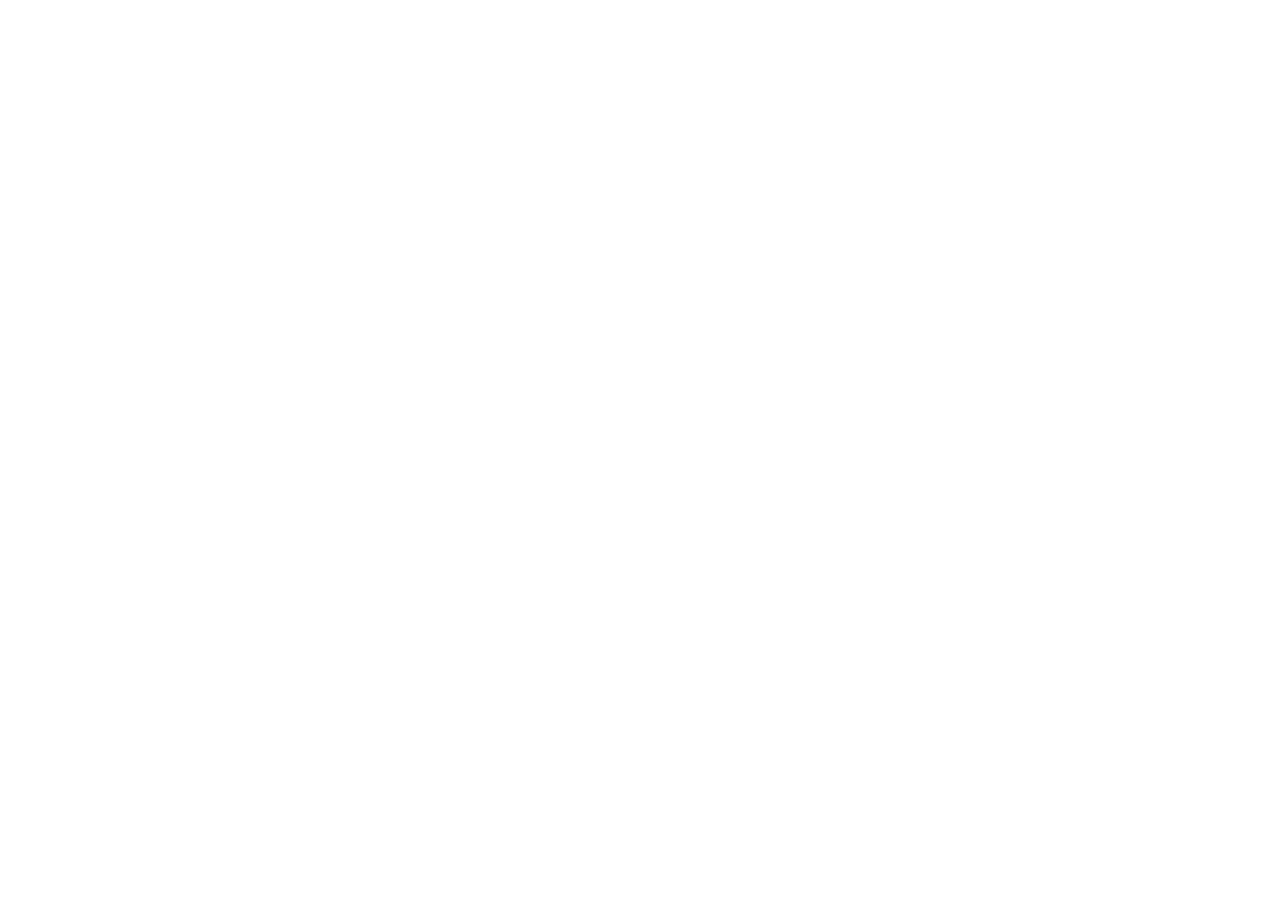
==== index.html @ b72df1e9 "Создана базовая структура проекта" ====
<!DOCTYPE html>
<html lang="uk-UA">
<head>
    <meta charset="UTF-8">
    <meta http-equiv="X-UA-Compatible" content="IE=edge">
    <meta name="viewport" content="width=device-width, initial-scale=1.0">
    <meta name="description" content="Cooking">
    <title>Cooking</title>
    <link rel="shortcut icon" href="img/general/favicon.ico" type="image/x-icon">
    <link rel="stylesheet" href="css/style.min.css">
</head>
<body>

    <script src="js/script.js"></script>
</body>
</html>
---- css/style.min.css ----
/*# sourceMappingURL=style.min.css.map */
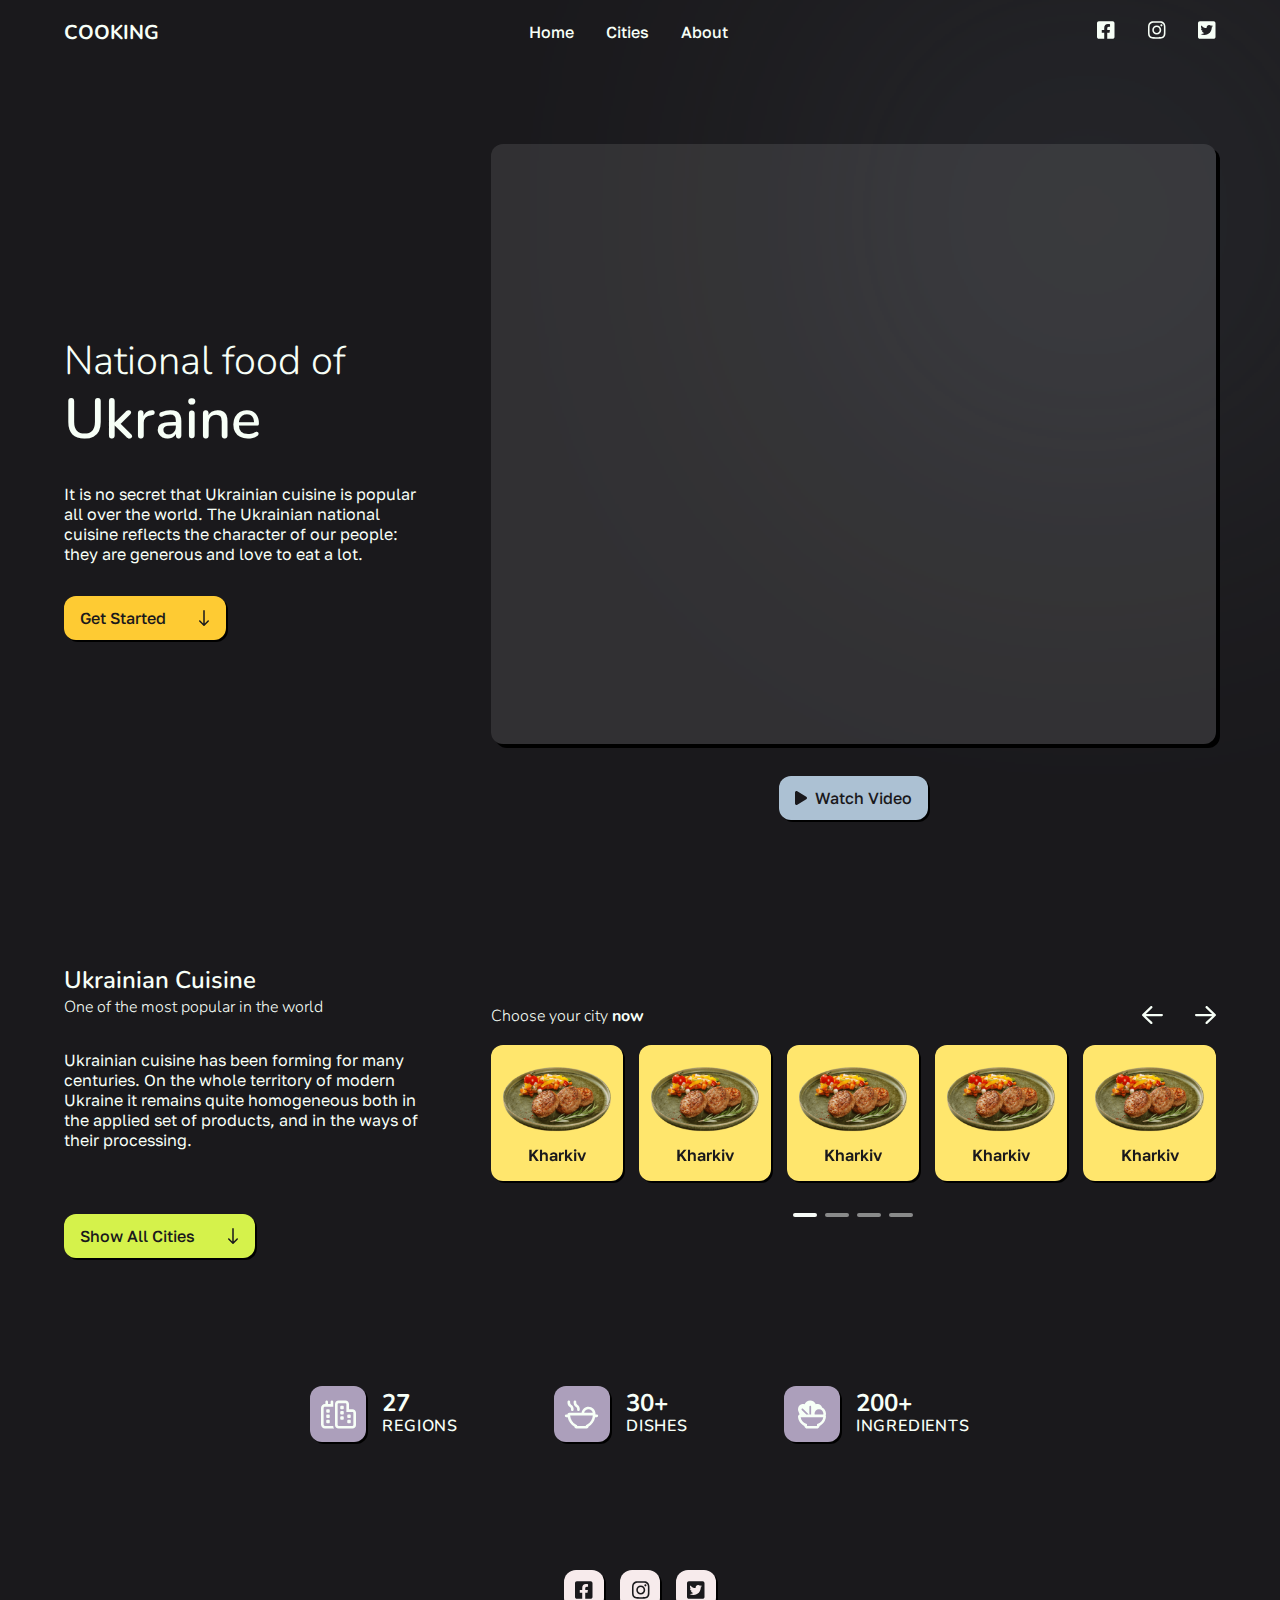
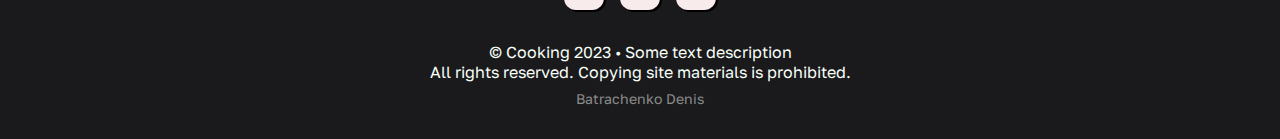
==== commit 5c5d6106: "Свёрстана главная страница" ====
--- a/index.html
+++ b/index.html
@@ -1,5 +1,6 @@
 <!DOCTYPE html>
 <html lang="uk-UA">
+
 <head>
     <meta charset="UTF-8">
     <meta http-equiv="X-UA-Compatible" content="IE=edge">
@@ -7,10 +8,279 @@
     <meta name="description" content="Cooking">
     <title>Cooking</title>
     <link rel="shortcut icon" href="img/general/favicon.ico" type="image/x-icon">
+    <link rel="stylesheet" href="https://cdn.jsdelivr.net/npm/swiper@9/swiper-bundle.min.css" />
     <link rel="stylesheet" href="css/style.min.css">
+    <link rel="preconnect" href="https://fonts.googleapis.com">
+    <link rel="preconnect" href="https://fonts.gstatic.com" crossorigin>
+    <link
+        href="https://fonts.googleapis.com/css2?family=Golos+Text:wght@400;500;600&family=Nunito:wght@300;600;700&display=swap"
+        rel="stylesheet">
 </head>
+
 <body>
-
+    <div class="color-circle" data-color="#BFD7EA"></div>
+
+    <header>
+        <div class="container">
+            <nav class="header-navigation">
+                <a href="index.html" class="header-logo">COOKING</a>
+                <ul class="header-links">
+                    <li><a href="index.html" class="header-link">Home</a></li>
+                    <li><a href="cities.html" class="header-link">Cities</a></li>
+                    <li><a href="about.html" class="header-link">About</a></li>
+                </ul>
+                <ul class="header-social-links">
+                    <li>
+                        <a href="#" class="header-social-link">
+                            <svg width="18" height="18" viewBox="0 0 18 18" fill="none"
+                                xmlns="http://www.w3.org/2000/svg">
+                                <path
+                                    d="M15.625 0.25C16.6406 0.25 17.5 1.10938 17.5 2.125V15.875C17.5 16.9297 16.6406 17.75 15.625 17.75H10.2344V11.8125H12.5L12.9297 9H10.2344V7.20312C10.2344 6.42188 10.625 5.67969 11.8359 5.67969H13.0469V3.29688C13.0469 3.29688 11.9531 3.10156 10.8594 3.10156C8.67188 3.10156 7.22656 4.46875 7.22656 6.89062V9H4.76562V11.8125H7.22656V17.75H1.875C0.820312 17.75 0 16.9297 0 15.875V2.125C0 1.10938 0.820312 0.25 1.875 0.25H15.625Z"
+                                    fill="#F7FFF7" />
+                            </svg>
+                        </a>
+                    </li>
+                    <li>
+                        <a href="#" class="header-social-link">
+                            <svg width="19" height="18" viewBox="0 0 19 18" fill="none"
+                                xmlns="http://www.w3.org/2000/svg">
+                                <path
+                                    d="M9.75 4.50781C12.2109 4.50781 14.2422 6.53906 14.2422 9C14.2422 11.5 12.2109 13.4922 9.75 13.4922C7.25 13.4922 5.25781 11.5 5.25781 9C5.25781 6.53906 7.25 4.50781 9.75 4.50781ZM9.75 11.9297C11.3516 11.9297 12.6406 10.6406 12.6406 9C12.6406 7.39844 11.3516 6.10938 9.75 6.10938C8.10938 6.10938 6.82031 7.39844 6.82031 9C6.82031 10.6406 8.14844 11.9297 9.75 11.9297ZM15.4531 4.35156C15.4531 4.9375 14.9844 5.40625 14.3984 5.40625C13.8125 5.40625 13.3438 4.9375 13.3438 4.35156C13.3438 3.76562 13.8125 3.29688 14.3984 3.29688C14.9844 3.29688 15.4531 3.76562 15.4531 4.35156ZM18.4219 5.40625C18.5 6.85156 18.5 11.1875 18.4219 12.6328C18.3438 14.0391 18.0312 15.25 17.0156 16.3047C16 17.3203 14.75 17.6328 13.3438 17.7109C11.8984 17.7891 7.5625 17.7891 6.11719 17.7109C4.71094 17.6328 3.5 17.3203 2.44531 16.3047C1.42969 15.25 1.11719 14.0391 1.03906 12.6328C0.960938 11.1875 0.960938 6.85156 1.03906 5.40625C1.11719 4 1.42969 2.75 2.44531 1.73438C3.5 0.71875 4.71094 0.40625 6.11719 0.328125C7.5625 0.25 11.8984 0.25 13.3438 0.328125C14.75 0.40625 16 0.71875 17.0156 1.73438C18.0312 2.75 18.3438 4 18.4219 5.40625ZM16.5469 14.1562C17.0156 13.0234 16.8984 10.2891 16.8984 9C16.8984 7.75 17.0156 5.01562 16.5469 3.84375C16.2344 3.10156 15.6484 2.47656 14.9062 2.20312C13.7344 1.73438 11 1.85156 9.75 1.85156C8.46094 1.85156 5.72656 1.73438 4.59375 2.20312C3.8125 2.51562 3.22656 3.10156 2.91406 3.84375C2.44531 5.01562 2.5625 7.75 2.5625 9C2.5625 10.2891 2.44531 13.0234 2.91406 14.1562C3.22656 14.9375 3.8125 15.5234 4.59375 15.8359C5.72656 16.3047 8.46094 16.1875 9.75 16.1875C11 16.1875 13.7344 16.3047 14.9062 15.8359C15.6484 15.5234 16.2734 14.9375 16.5469 14.1562Z"
+                                    fill="#F7FFF7" />
+                            </svg>
+                        </a>
+                    </li>
+                    <li>
+                        <a href="#" class="header-social-link">
+                            <svg width="18" height="18" viewBox="0 0 18 18" fill="none"
+                                xmlns="http://www.w3.org/2000/svg">
+                                <path
+                                    d="M15.625 0.25C16.6406 0.25 17.5 1.10938 17.5 2.125V15.875C17.5 16.9297 16.6406 17.75 15.625 17.75H1.875C0.820312 17.75 0 16.9297 0 15.875V2.125C0 1.10938 0.820312 0.25 1.875 0.25H15.625ZM13.7109 6.46094C14.1797 6.10938 14.6484 5.64062 15 5.13281C14.5312 5.32812 14.0234 5.48438 13.5156 5.52344C14.0234 5.21094 14.4531 4.74219 14.6484 4.11719C14.1406 4.42969 13.5938 4.625 13.0078 4.74219C12.5391 4.23438 11.875 3.92188 11.1328 3.92188C9.57031 3.92188 8.28125 5.36719 8.63281 7.08594C6.52344 6.96875 4.60938 5.95312 3.35938 4.39062C3.125 4.78125 3.00781 5.21094 3.00781 5.71875C3.00781 6.57812 3.4375 7.35938 4.14062 7.82812C3.71094 7.82812 3.32031 7.71094 3.00781 7.51562V7.55469C3.00781 8.80469 3.86719 9.82031 5.03906 10.0547C4.64844 10.1719 4.29688 10.1719 3.86719 10.0938C4.21875 11.1094 5.15625 11.8516 6.28906 11.8906C5.39062 12.5547 4.29688 12.9844 3.08594 12.9844C2.89062 12.9844 2.69531 12.9844 2.5 12.9453C3.63281 13.6875 4.96094 14.0781 6.40625 14.0781C11.1328 14.0781 13.7109 10.1719 13.7109 6.8125C13.7109 6.69531 13.7109 6.57812 13.7109 6.46094Z"
+                                    fill="#F7FFF7" />
+                            </svg>
+                        </a>
+                    </li>
+                </ul>
+            </nav>
+        </div>
+    </header>
+
+    <main>
+        <section class="first-screen">
+            <div class="container">
+                <div class="columns">
+                    <div class="get-started">
+                        <h1 class="get-started-title"><span class="subtitle">National food of</span> Ukraine</h1>
+                        <p class="get-started-description">It is no secret that Ukrainian cuisine is popular all over
+                            the world. The Ukrainian national cuisine reflects the character of our people: they are
+                            generous and love to eat a lot. </p>
+                        <a href="#start" class="get-started-button">
+                            Get Started
+                            <svg width="12" height="17" viewBox="0 0 12 17" fill="none"
+                                xmlns="http://www.w3.org/2000/svg">
+                                <path
+                                    d="M1.21875 10.4688C1.34375 10.3438 1.53125 10.25 1.75 10.25C1.9375 10.25 2.125 10.3438 2.25 10.5L5.25 13.4688V0.75C5.25 0.34375 5.5625 0 6 0C6.40625 0 6.75 0.34375 6.75 0.75V13.4688L9.71875 10.5C10 10.1875 10.4688 10.1875 10.75 10.5C11.0625 10.7812 11.0625 11.25 10.75 11.5625L6.5 15.8125C6.21875 16.0938 5.75 16.0938 5.46875 15.8125L1.21875 11.5625C0.90625 11.25 0.90625 10.7812 1.21875 10.4688Z"
+                                    fill="#1A191C" />
+                            </svg>
+                        </a>
+                    </div>
+                    <div class="media">
+                        <div class="media-container"></div>
+                        <a href="#" class="watch-video-button">
+                            <svg width="12" height="16" viewBox="0 0 12 16" fill="none"
+                                xmlns="http://www.w3.org/2000/svg">
+                                <path
+                                    d="M11.2812 6.71875C11.7188 7 12 7.5 12 8C12 8.53125 11.7188 9.03125 11.2812 9.28125L2.28125 14.7812C1.8125 15.0625 1.21875 15.0938 0.75 14.8125C0.28125 14.5625 0 14.0625 0 13.5V2.5C0 1.96875 0.28125 1.46875 0.75 1.21875C1.21875 0.9375 1.8125 0.9375 2.28125 1.25L11.2812 6.71875Z"
+                                    fill="#1A191C" />
+                            </svg>
+                            Watch Video
+                        </a>
+                    </div>
+                </div>
+            </div>
+        </section>
+        <section class="cities-slider" id="start">
+            <div class="container">
+                <div class="columns">
+                    <div class="cities-slider-description">
+                        <h3 class="cities-slider-title">Ukrainian Cuisine</h3>
+                        <p class="cities-slider-subtitle">One of the most popular in the world</p>
+                        <p class="cities-slider-description-text">Ukrainian cuisine has been forming for many centuries.
+                            On the
+                            whole territory of modern Ukraine it remains quite homogeneous both in the applied set of
+                            products, and in the ways of their processing.</p>
+                        <a href="#cities" class="show-all-cities-button">
+                            Show All Cities
+                            <svg width="12" height="17" viewBox="0 0 12 17" fill="none"
+                                xmlns="http://www.w3.org/2000/svg">
+                                <path
+                                    d="M1.21875 10.4688C1.34375 10.3438 1.53125 10.25 1.75 10.25C1.9375 10.25 2.125 10.3438 2.25 10.5L5.25 13.4688V0.75C5.25 0.34375 5.5625 0 6 0C6.40625 0 6.75 0.34375 6.75 0.75V13.4688L9.71875 10.5C10 10.1875 10.4688 10.1875 10.75 10.5C11.0625 10.7812 11.0625 11.25 10.75 11.5625L6.5 15.8125C6.21875 16.0938 5.75 16.0938 5.46875 15.8125L1.21875 11.5625C0.90625 11.25 0.90625 10.7812 1.21875 10.4688Z"
+                                    fill="#1A191C" />
+                            </svg>
+                        </a>
+                    </div>
+                    <div class="cities-slider-content swiper">
+                        <div class="cities-slider-navigation">
+                            <p class="cities-slider-text">Choose your city <span>now</span></p>
+                            <div class="cities-slider-navigation-buttons">
+                                <a href="#" class="cities-slider-previous">
+                                    <svg width="21" height="20" viewBox="0 0 21 20" fill="none"
+                                        xmlns="http://www.w3.org/2000/svg">
+                                        <path
+                                            d="M20.9531 10C20.9531 10.6562 20.4375 11.1719 19.8281 11.1719H3.89062L10.125 17.0781C10.5938 17.5 10.5938 18.25 10.1719 18.6719C9.75 19.1406 9.04688 19.1406 8.57812 18.7188L0.328125 10.8438C0.09375 10.6094 0 10.3281 0 10C0 9.71875 0.09375 9.4375 0.328125 9.20312L8.57812 1.32812C9.04688 0.90625 9.75 0.90625 10.1719 1.375C10.5938 1.79688 10.5938 2.54688 10.125 2.96875L3.89062 8.875H19.8281C20.4844 8.875 20.9531 9.39062 20.9531 10Z"
+                                            fill="#F7FFF7" />
+                                    </svg>
+                                </a>
+                                <a href="#" class="cities-slider-next">
+                                    <svg width="21" height="20" viewBox="0 0 21 20" fill="none"
+                                        xmlns="http://www.w3.org/2000/svg">
+                                        <path
+                                            d="M12.375 1.32812L20.625 9.20312C20.8594 9.4375 21 9.71875 21 10.0469C21 10.3281 20.8594 10.6094 20.625 10.8438L12.375 18.7188C11.9531 19.1406 11.2031 19.1406 10.7812 18.6719C10.3594 18.25 10.3594 17.5 10.8281 17.0781L17.0625 11.1719H1.125C0.46875 11.1719 0 10.6562 0 10.0469C0 9.39062 0.46875 8.92188 1.125 8.92188H17.0625L10.8281 2.96875C10.3594 2.54688 10.3594 1.79688 10.7812 1.375C11.2031 0.90625 11.9062 0.90625 12.375 1.32812Z"
+                                            fill="#F7FFF7" />
+                                    </svg>
+                                </a>
+                            </div>
+                        </div>
+                        <div class="cities-slider-items swiper-wrapper">
+                            <a href="#" class="cities-slider-item swiper-slide">
+                                <img class="cities-slider-item-image" src="img/dishes/kharkiv.png" alt="Kharkiv dish">
+                                <p class="cities-slider-item-title">Kharkiv</p>
+                            </a>
+                            <a href="#" class="cities-slider-item swiper-slide">
+                                <img class="cities-slider-item-image" src="img/dishes/kharkiv.png" alt="Kharkiv dish">
+                                <p class="cities-slider-item-title">Kharkiv</p>
+                            </a>
+                            <a href="#" class="cities-slider-item swiper-slide">
+                                <img class="cities-slider-item-image" src="img/dishes/kharkiv.png" alt="Kharkiv dish">
+                                <p class="cities-slider-item-title">Kharkiv</p>
+                            </a>
+                            <a href="#" class="cities-slider-item swiper-slide">
+                                <img class="cities-slider-item-image" src="img/dishes/kharkiv.png" alt="Kharkiv dish">
+                                <p class="cities-slider-item-title">Kharkiv</p>
+                            </a>
+                            <a href="#" class="cities-slider-item swiper-slide">
+                                <img class="cities-slider-item-image" src="img/dishes/kharkiv.png" alt="Kharkiv dish">
+                                <p class="cities-slider-item-title">Kharkiv</p>
+                            </a>
+                            <a href="#" class="cities-slider-item swiper-slide">
+                                <img class="cities-slider-item-image" src="img/dishes/kharkiv.png" alt="Kharkiv dish">
+                                <p class="cities-slider-item-title">Kharkiv</p>
+                            </a>
+                            <a href="#" class="cities-slider-item swiper-slide">
+                                <img class="cities-slider-item-image" src="img/dishes/kharkiv.png" alt="Kharkiv dish">
+                                <p class="cities-slider-item-title">Kharkiv</p>
+                            </a>
+                            <a href="#" class="cities-slider-item swiper-slide">
+                                <img class="cities-slider-item-image" src="img/dishes/kharkiv.png" alt="Kharkiv dish">
+                                <p class="cities-slider-item-title">Kharkiv</p>
+                            </a>
+                        </div>
+                        <div class="cities-slider-pagination"></div>
+                    </div>
+                </div>
+            </div>
+        </section>
+        <section class="icon-stats">
+            <div class="container">
+                <div class="icon-stats-items">
+                    <div class="icon-stats-item">
+                        <div class="icon-stats-icon">
+                            <svg width="35" height="29" viewBox="0 0 35 29" fill="none"
+                                xmlns="http://www.w3.org/2000/svg">
+                                <path
+                                    d="M5.6875 0.5C6.39844 0.5 7 1.10156 7 1.8125V4H9.625V1.8125C9.625 1.10156 10.1719 0.5 10.9375 0.5C11.6484 0.5 12.25 1.10156 12.25 1.8125V6.625H3.9375C3.17188 6.625 2.625 7.22656 2.625 7.9375V24.5625C2.625 25.3281 3.17188 25.875 3.9375 25.875H12.25C12.25 26.8594 12.5234 27.7891 13.0703 28.5H3.9375C1.75 28.5 0 26.75 0 24.5625V7.9375C0 5.80469 1.75 4 3.9375 4H4.375V1.8125C4.375 1.10156 4.92188 0.5 5.6875 0.5ZM19.25 17.125C19.25 16.6875 19.6328 16.25 20.125 16.25H21.875C22.3125 16.25 22.75 16.6875 22.75 17.125V18.875C22.75 19.3672 22.3125 19.75 21.875 19.75H20.125C19.6328 19.75 19.25 19.3672 19.25 18.875V17.125ZM21.875 5.75C22.3125 5.75 22.75 6.1875 22.75 6.625V8.375C22.75 8.86719 22.3125 9.25 21.875 9.25H20.125C19.6328 9.25 19.25 8.86719 19.25 8.375V6.625C19.25 6.1875 19.6328 5.75 20.125 5.75H21.875ZM19.25 11.875C19.25 11.4375 19.6328 11 20.125 11H21.875C22.3125 11 22.75 11.4375 22.75 11.875V13.625C22.75 14.1172 22.3125 14.5 21.875 14.5H20.125C19.6328 14.5 19.25 14.1172 19.25 13.625V11.875ZM27.125 23.25C26.6328 23.25 26.25 22.8672 26.25 22.375V20.625C26.25 20.1875 26.6328 19.75 27.125 19.75H28.875C29.3125 19.75 29.75 20.1875 29.75 20.625V22.375C29.75 22.8672 29.3125 23.25 28.875 23.25H27.125ZM26.25 15.375C26.25 14.9375 26.6328 14.5 27.125 14.5H28.875C29.3125 14.5 29.75 14.9375 29.75 15.375V17.125C29.75 17.6172 29.3125 18 28.875 18H27.125C26.6328 18 26.25 17.6172 26.25 17.125V15.375ZM28 9.25H31.5C33.4141 9.25 35 10.8359 35 12.75V25C35 26.9688 33.4141 28.5 31.5 28.5H17.5C15.5312 28.5 14 26.9688 14 25V4C14 2.08594 15.5312 0.5 17.5 0.5H24.5C26.4141 0.5 28 2.08594 28 4V9.25ZM25.375 4C25.375 3.5625 24.9375 3.125 24.5 3.125H17.5C17.0078 3.125 16.625 3.5625 16.625 4V25C16.625 25.4922 17.0078 25.875 17.5 25.875H31.5C31.9375 25.875 32.375 25.4922 32.375 25V12.75C32.375 12.3125 31.9375 11.875 31.5 11.875H25.375V4ZM6.125 18C5.63281 18 5.25 17.6172 5.25 17.125V15.375C5.25 14.9375 5.63281 14.5 6.125 14.5H7.875C8.3125 14.5 8.75 14.9375 8.75 15.375V17.125C8.75 17.6172 8.3125 18 7.875 18H6.125ZM5.25 20.625C5.25 20.1875 5.63281 19.75 6.125 19.75H7.875C8.3125 19.75 8.75 20.1875 8.75 20.625V22.375C8.75 22.8672 8.3125 23.25 7.875 23.25H6.125C5.63281 23.25 5.25 22.8672 5.25 22.375V20.625ZM6.125 12.75C5.63281 12.75 5.25 12.3672 5.25 11.875V10.125C5.25 9.6875 5.63281 9.25 6.125 9.25H7.875C8.3125 9.25 8.75 9.6875 8.75 10.125V11.875C8.75 12.3672 8.3125 12.75 7.875 12.75H6.125Z"
+                                    fill="#F7FFF7" />
+                            </svg>
+                        </div>
+                        <div class="icon-stats-text">
+                            <p class="icon-stats-number">27</p>
+                            <p class="icon-stats-title">Regions</p>
+                        </div>
+                    </div>
+                    <div class="icon-stats-item">
+                        <div class="icon-stats-icon">
+                            <svg width="35" height="29" viewBox="0 0 35 29" fill="none"
+                                xmlns="http://www.w3.org/2000/svg">
+                                <path
+                                    d="M11.9766 6.89844C10.5 6.02344 9.625 4.4375 9.625 2.74219V1.8125C9.625 1.10156 10.1719 0.5 10.9375 0.5C11.6484 0.5 12.25 1.10156 12.25 1.8125V2.74219C12.25 3.50781 12.6328 4.27344 13.3438 4.65625C14.8203 5.53125 15.75 7.11719 15.75 8.8125V9.6875C15.75 10.4531 15.1484 11 14.4375 11C13.6719 11 13.125 10.4531 13.125 9.6875V8.86719C13.125 8.04688 12.6875 7.33594 11.9766 6.89844ZM5.85156 6.89844C4.375 6.02344 3.5 4.4375 3.5 2.74219V1.8125C3.5 1.10156 4.04688 0.5 4.8125 0.5C5.52344 0.5 6.125 1.10156 6.125 1.8125V2.74219C6.125 3.50781 6.50781 4.27344 7.21875 4.65625C8.69531 5.53125 9.625 7.11719 9.625 8.8125V9.6875C9.625 10.4531 9.02344 11 8.3125 11C7.54688 11 7 10.4531 7 9.6875V8.86719C7 8.04688 6.5625 7.33594 5.85156 6.89844ZM32.8125 14.5C33.5234 14.5 34.125 15.1016 34.125 15.8125C34.125 16.5781 33.5234 17.125 32.8125 17.125H31.1719C30.4062 21.2812 27.8906 24.7266 24.4453 26.75C24.4453 27.7344 23.625 28.5 22.6953 28.5H12.25C11.2656 28.5 10.5 27.7344 10.5 26.75C7 24.7266 4.48438 21.2812 3.71875 17.125H2.1875C1.42188 17.125 0.875 16.5781 0.875 15.8125C0.875 15.1016 1.42188 14.5 2.1875 14.5H3.5C3.5 13.5703 4.26562 12.75 5.25 12.75H17.5547C17.9922 9.35938 20.8906 6.625 24.5 6.625C28.3281 6.625 31.5 9.79688 31.5 13.625V14.5H32.8125ZM24.5 9.25C22.3672 9.25 20.6172 10.7812 20.1797 12.75H28.7656C28.3281 10.7812 26.5781 9.25 24.5 9.25ZM23.1328 24.5078C26.4141 22.5938 28.5469 19.1484 28.8203 15.375H6.125C6.39844 19.1484 8.53125 22.5938 11.8125 24.5078L13.125 25.2734V25.875H21.8203V25.2734L23.1328 24.5078Z"
+                                    fill="#F7FFF7" />
+                            </svg>
+                        </div>
+                        <div class="icon-stats-text">
+                            <p class="icon-stats-number">30+</p>
+                            <p class="icon-stats-title">Dishes</p>
+                        </div>
+                    </div>
+                    <div class="icon-stats-item">
+                        <div class="icon-stats-icon">
+                            <svg width="29" height="29" viewBox="0 0 29 29" fill="none"
+                                xmlns="http://www.w3.org/2000/svg">
+                                <path
+                                    d="M29 13.625C29 14.3359 28.8359 14.9922 28.6719 15.5938C28.8359 15.9766 29 16.3594 28.9453 16.7969C28.6172 20.7891 26.1562 24.2344 22.6016 25.875C22.4922 27.3516 21.2344 28.5 19.7578 28.5H10.2422C8.76562 28.5 7.50781 27.3516 7.34375 25.875C3.78906 24.2891 1.32812 20.7891 1 16.7969C0.945312 16.25 1.10938 15.6484 1.54688 15.2109C1.82031 14.8828 2.20312 14.7188 2.58594 14.6094C2.42188 13.625 2.03906 12.5859 1.54688 11.7109C1.21875 11.0547 0.945312 9.85156 1 9.03125C1.10938 6.46094 3.07812 4.38281 5.59375 4.10938C5.97656 4.05469 6.63281 3.94531 7.5625 4.21875C8.54688 1.97656 10.7891 0.5 13.1953 0.5C15.6562 0.5 17.8984 1.97656 18.8281 4.21875C19.5391 4.05469 20.1406 4 20.8516 4.10938C22.7656 4.32812 24.4062 5.58594 25.1172 7.44531C27.4141 8.59375 29 10.9453 29 13.625ZM12.375 6.625V14.5H14.125V6.625C14.125 6.1875 13.6875 5.75 13.25 5.75C12.7578 5.75 12.375 6.1875 12.375 6.625ZM4.71875 8.64844C4.39062 8.97656 4.39062 9.57812 4.71875 9.90625L9.36719 14.5H11.8281L5.97656 8.64844C5.64844 8.32031 5.04688 8.32031 4.71875 8.64844ZM20.9062 23.7422C23.75 22.7031 25.8281 20.1875 26.2656 17.1797H3.67969C4.11719 20.1875 6.19531 22.8125 9.09375 23.7969L9.96875 24.0703V25.6016C9.96875 25.7656 10.0781 25.875 10.2422 25.875H19.7578C19.8672 25.875 20.0312 25.7656 20.0312 25.6016V24.0703L20.9062 23.7422ZM26.2109 14.5547C26.2656 14.2266 26.375 13.9531 26.375 13.6797C26.375 11.4375 24.5156 9.35938 21.9453 9.35938C19.5391 9.35938 17.5703 11.2734 17.5703 13.6797C17.5703 13.9531 17.6797 14.2266 17.7344 14.5547H26.2109Z"
+                                    fill="#F7FFF7" />
+                            </svg>
+                        </div>
+                        <div class="icon-stats-text">
+                            <p class="icon-stats-number">200+</p>
+                            <p class="icon-stats-title">Ingredients</p>
+                        </div>
+                    </div>
+                </div>
+            </div>
+        </section>
+    </main>
+
+    <footer>
+        <div class="container">
+            <div class="footer-content">
+                <nav class="footer-navigation">
+                    <ul class="footer-social-links">
+                        <li>
+                            <a href="#" class="footer-social-link">
+                                <svg width="18" height="18" viewBox="0 0 18 18" fill="none"
+                                    xmlns="http://www.w3.org/2000/svg">
+                                    <path
+                                        d="M15.625 0.25C16.6406 0.25 17.5 1.10938 17.5 2.125V15.875C17.5 16.9297 16.6406 17.75 15.625 17.75H10.2344V11.8125H12.5L12.9297 9H10.2344V7.20312C10.2344 6.42188 10.625 5.67969 11.8359 5.67969H13.0469V3.29688C13.0469 3.29688 11.9531 3.10156 10.8594 3.10156C8.67188 3.10156 7.22656 4.46875 7.22656 6.89062V9H4.76562V11.8125H7.22656V17.75H1.875C0.820312 17.75 0 16.9297 0 15.875V2.125C0 1.10938 0.820312 0.25 1.875 0.25H15.625Z"
+                                        fill="#F7FFF7" />
+                                </svg>
+                            </a>
+                        </li>
+                        <li>
+                            <a href="#" class="footer-social-link">
+                                <svg width="19" height="18" viewBox="0 0 19 18" fill="none"
+                                    xmlns="http://www.w3.org/2000/svg">
+                                    <path
+                                        d="M9.75 4.50781C12.2109 4.50781 14.2422 6.53906 14.2422 9C14.2422 11.5 12.2109 13.4922 9.75 13.4922C7.25 13.4922 5.25781 11.5 5.25781 9C5.25781 6.53906 7.25 4.50781 9.75 4.50781ZM9.75 11.9297C11.3516 11.9297 12.6406 10.6406 12.6406 9C12.6406 7.39844 11.3516 6.10938 9.75 6.10938C8.10938 6.10938 6.82031 7.39844 6.82031 9C6.82031 10.6406 8.14844 11.9297 9.75 11.9297ZM15.4531 4.35156C15.4531 4.9375 14.9844 5.40625 14.3984 5.40625C13.8125 5.40625 13.3438 4.9375 13.3438 4.35156C13.3438 3.76562 13.8125 3.29688 14.3984 3.29688C14.9844 3.29688 15.4531 3.76562 15.4531 4.35156ZM18.4219 5.40625C18.5 6.85156 18.5 11.1875 18.4219 12.6328C18.3438 14.0391 18.0312 15.25 17.0156 16.3047C16 17.3203 14.75 17.6328 13.3438 17.7109C11.8984 17.7891 7.5625 17.7891 6.11719 17.7109C4.71094 17.6328 3.5 17.3203 2.44531 16.3047C1.42969 15.25 1.11719 14.0391 1.03906 12.6328C0.960938 11.1875 0.960938 6.85156 1.03906 5.40625C1.11719 4 1.42969 2.75 2.44531 1.73438C3.5 0.71875 4.71094 0.40625 6.11719 0.328125C7.5625 0.25 11.8984 0.25 13.3438 0.328125C14.75 0.40625 16 0.71875 17.0156 1.73438C18.0312 2.75 18.3438 4 18.4219 5.40625ZM16.5469 14.1562C17.0156 13.0234 16.8984 10.2891 16.8984 9C16.8984 7.75 17.0156 5.01562 16.5469 3.84375C16.2344 3.10156 15.6484 2.47656 14.9062 2.20312C13.7344 1.73438 11 1.85156 9.75 1.85156C8.46094 1.85156 5.72656 1.73438 4.59375 2.20312C3.8125 2.51562 3.22656 3.10156 2.91406 3.84375C2.44531 5.01562 2.5625 7.75 2.5625 9C2.5625 10.2891 2.44531 13.0234 2.91406 14.1562C3.22656 14.9375 3.8125 15.5234 4.59375 15.8359C5.72656 16.3047 8.46094 16.1875 9.75 16.1875C11 16.1875 13.7344 16.3047 14.9062 15.8359C15.6484 15.5234 16.2734 14.9375 16.5469 14.1562Z"
+                                        fill="#F7FFF7" />
+                                </svg>
+                            </a>
+                        </li>
+                        <li>
+                            <a href="#" class="footer-social-link">
+                                <svg width="18" height="18" viewBox="0 0 18 18" fill="none"
+                                    xmlns="http://www.w3.org/2000/svg">
+                                    <path
+                                        d="M15.625 0.25C16.6406 0.25 17.5 1.10938 17.5 2.125V15.875C17.5 16.9297 16.6406 17.75 15.625 17.75H1.875C0.820312 17.75 0 16.9297 0 15.875V2.125C0 1.10938 0.820312 0.25 1.875 0.25H15.625ZM13.7109 6.46094C14.1797 6.10938 14.6484 5.64062 15 5.13281C14.5312 5.32812 14.0234 5.48438 13.5156 5.52344C14.0234 5.21094 14.4531 4.74219 14.6484 4.11719C14.1406 4.42969 13.5938 4.625 13.0078 4.74219C12.5391 4.23438 11.875 3.92188 11.1328 3.92188C9.57031 3.92188 8.28125 5.36719 8.63281 7.08594C6.52344 6.96875 4.60938 5.95312 3.35938 4.39062C3.125 4.78125 3.00781 5.21094 3.00781 5.71875C3.00781 6.57812 3.4375 7.35938 4.14062 7.82812C3.71094 7.82812 3.32031 7.71094 3.00781 7.51562V7.55469C3.00781 8.80469 3.86719 9.82031 5.03906 10.0547C4.64844 10.1719 4.29688 10.1719 3.86719 10.0938C4.21875 11.1094 5.15625 11.8516 6.28906 11.8906C5.39062 12.5547 4.29688 12.9844 3.08594 12.9844C2.89062 12.9844 2.69531 12.9844 2.5 12.9453C3.63281 13.6875 4.96094 14.0781 6.40625 14.0781C11.1328 14.0781 13.7109 10.1719 13.7109 6.8125C13.7109 6.69531 13.7109 6.57812 13.7109 6.46094Z"
+                                        fill="#F7FFF7" />
+                                </svg>
+                            </a>
+                        </li>
+                    </ul>
+                    <p class="copyright">© Cooking 2023 • Some text description</p>
+                    <p class="copyright">All rights reserved. Copying site materials is prohibited.</p>
+                    <p class="author-name">Batrachenko Denis</p>
+                </nav>
+            </div>
+        </div>
+    </footer>
+
+    
+    <!-- <div class="color-circle" data-color="#4ECDC4"></div>
+    <div class="color-circle" data-color="#4062BB"></div>
+    <div class="color-circle" data-color="#E0FF4F"></div> -->
+
+    <script src="https://cdn.jsdelivr.net/npm/swiper@9/swiper-bundle.min.js"></script>
     <script src="js/script.js"></script>
 </body>
+
 </html>--- a/css/style.min.css
+++ b/css/style.min.css
@@ -1 +1 @@
-/*# sourceMappingURL=style.min.css.map */+*{box-sizing:border-box}body{margin:0;padding:0;position:relative;z-index:1;background-color:#1a191c;color:#f7fff7;font-family:"Golos Text",sans-serif;font-weight:400}h1,h3,p{margin:0;padding:0}a{text-decoration:none;color:#f7fff7}a:visited{text-decoration:none}.container{margin:0 64px}.columns{display:flex;justify-content:space-between;align-items:center;gap:64px}section{padding:64px 0}.header-navigation{height:64px;display:flex;justify-content:space-between;align-items:center}.header-logo{font-size:20px;text-transform:uppercase;transition:color .15s ease;font-family:"Nunito",sans-serif;font-weight:700}.header-logo:hover{color:#ff6b6b}.header-links,.header-social-links{list-style-type:none;margin:0;padding:0;display:flex;align-items:center;gap:32px}.header-link{padding:22px 0;transition:color .15s ease;font-family:"Golos Text",sans-serif;font-weight:500}.header-link:hover{color:#ff6b6b}.header-social-link svg path{transition:fill .15s ease}.header-social-link{padding:22px 0}.header-social-link:hover svg path{fill:#ff6b6b}.first-screen{height:calc(100vh - 64px);height:calc(var(--vh, 1vh)*100 - 64px);display:grid;align-items:center;padding:0}.get-started{width:33.3333333333%;display:flex;flex-direction:column;align-items:flex-start}.media{width:66.6666666667%;display:flex;flex-direction:column;align-items:center}.get-started-title{max-width:350px;margin-bottom:32px;font-size:56px;line-height:64px;font-family:"Nunito",sans-serif;font-weight:600}.get-started-title .subtitle{font-size:40px;line-height:normal;font-family:"Nunito",sans-serif;font-weight:300}.get-started-description{margin-bottom:32px}.get-started-button{background-color:#fecb33;color:#1a191c;padding:12px 16px;display:flex;align-items:center;justify-content:space-between;gap:32px;box-shadow:2px 2px 0px #000;border-radius:12px;transition:background-color .15s ease;font-family:"Golos Text",sans-serif;font-weight:500}.get-started-button:hover{background-color:#fede7f}.get-started-button:hover svg{transform:translateY(3px)}.get-started-button svg{transition:transform .15s ease}.media-container{width:100%;height:600px;background:rgba(255,255,255,.1);box-shadow:4px 4px 0px #000;border-radius:12px;margin-bottom:32px}.watch-video-button{background-color:#acc1d3;color:#1a191c;padding:12px 16px;display:flex;align-items:center;justify-content:space-between;gap:8px;box-shadow:2px 2px 0px #000;border-radius:12px;transition:background-color .15s ease;font-family:"Golos Text",sans-serif;font-weight:500}.watch-video-button:hover{background-color:#dee6ee}.cities-slider-description{width:33.3333333333%;display:flex;flex-direction:column;align-items:flex-start}.cities-slider-content{width:66.6666666667%;display:flex;flex-direction:column}.cities-slider-title{font-size:24px;font-family:"Nunito",sans-serif;font-weight:600}.cities-slider-subtitle{margin-bottom:32px;font-family:"Nunito",sans-serif;font-weight:300}.cities-slider-description-text{margin-bottom:64px}.show-all-cities-button{background-color:#d5f24b;color:#1a191c;padding:12px 16px;display:flex;align-items:center;justify-content:space-between;gap:32px;box-shadow:2px 2px 0px #000;border-radius:12px;transition:background-color .15s ease;font-family:"Golos Text",sans-serif;font-weight:500}.show-all-cities-button:hover{background-color:#e6f792}.show-all-cities-button:hover svg{transform:translateY(3px)}.show-all-cities-button svg{transition:transform .15s ease}.cities-slider-navigation{display:flex;justify-content:space-between;margin-bottom:16px}.cities-slider-text{margin:0;font-family:"Nunito",sans-serif;font-weight:300}.cities-slider-text span{font-family:"Nunito",sans-serif;font-weight:700}.cities-slider-navigation-buttons{display:flex;gap:32px}.cities-slider-items{display:flex;justify-content:space-between;align-items:center}.cities-slider-item{width:20%;display:flex;flex-direction:column;align-items:center;gap:8px;border-radius:12px;background-color:#ffe66d;color:#1a191c;box-shadow:2px 2px 0px #000;padding:16px 12px;transition:background-color .15s ease}.cities-slider-item:hover{background-color:#fff3ba}.cities-slider-item-image{width:100%;max-height:100px;-o-object-fit:contain;object-fit:contain}.cities-slider-item-title{font-family:"Golos Text",sans-serif;font-weight:600}.cities-slider-pagination{margin-top:32px;display:flex;justify-content:center;gap:8px}.cities-slider-pagination-bullet{display:block;background-color:rgba(247,251,247,.5);border-radius:4px;width:24px;height:4px;cursor:pointer}.cities-slider-pagination-bullet-active{display:block;background-color:#f7fbf7;border-radius:4px;width:24px;height:4px;cursor:pointer}.icon-stats-items{display:flex;justify-content:center;gap:96px}.icon-stats-item{display:flex;align-items:center;gap:16px}.icon-stats-icon{border-radius:12px;background-color:#ac9fbb;box-shadow:2px 2px 0px #000;width:56px;height:56px;display:flex;justify-content:center;align-items:center}.icon-stats-number{font-size:24px;line-height:24px;font-family:"Nunito",sans-serif;font-weight:700}.icon-stats-title{letter-spacing:.05em;text-transform:uppercase;font-family:"Nunito",sans-serif;font-weight:600}footer{padding:64px 0 32px 0}.footer-content{display:flex;justify-content:center;text-align:center}.footer-social-links{list-style-type:none;margin:0;padding:0;display:flex;align-items:center;justify-content:center;gap:16px;margin-bottom:32px}.footer-social-link{border-radius:12px;background-color:#f7ebec;color:#1a191c;box-shadow:2px 2px 0px #000;width:40px;height:40px;display:flex;justify-content:center;align-items:center;transition:background-color .15s ease}.footer-social-link svg path{fill:#1a191c}.footer-social-link:hover{background-color:#e8c7c9}.author-name{margin-top:8px;font-size:14px;color:rgba(247,255,247,.5)}.color-circle{background-color:#bfd7ea;opacity:.5;width:256px;height:256px;position:absolute;right:64px;top:5%;border-radius:50%;filter:blur(256px);z-index:-99999}/*# sourceMappingURL=style.min.css.map */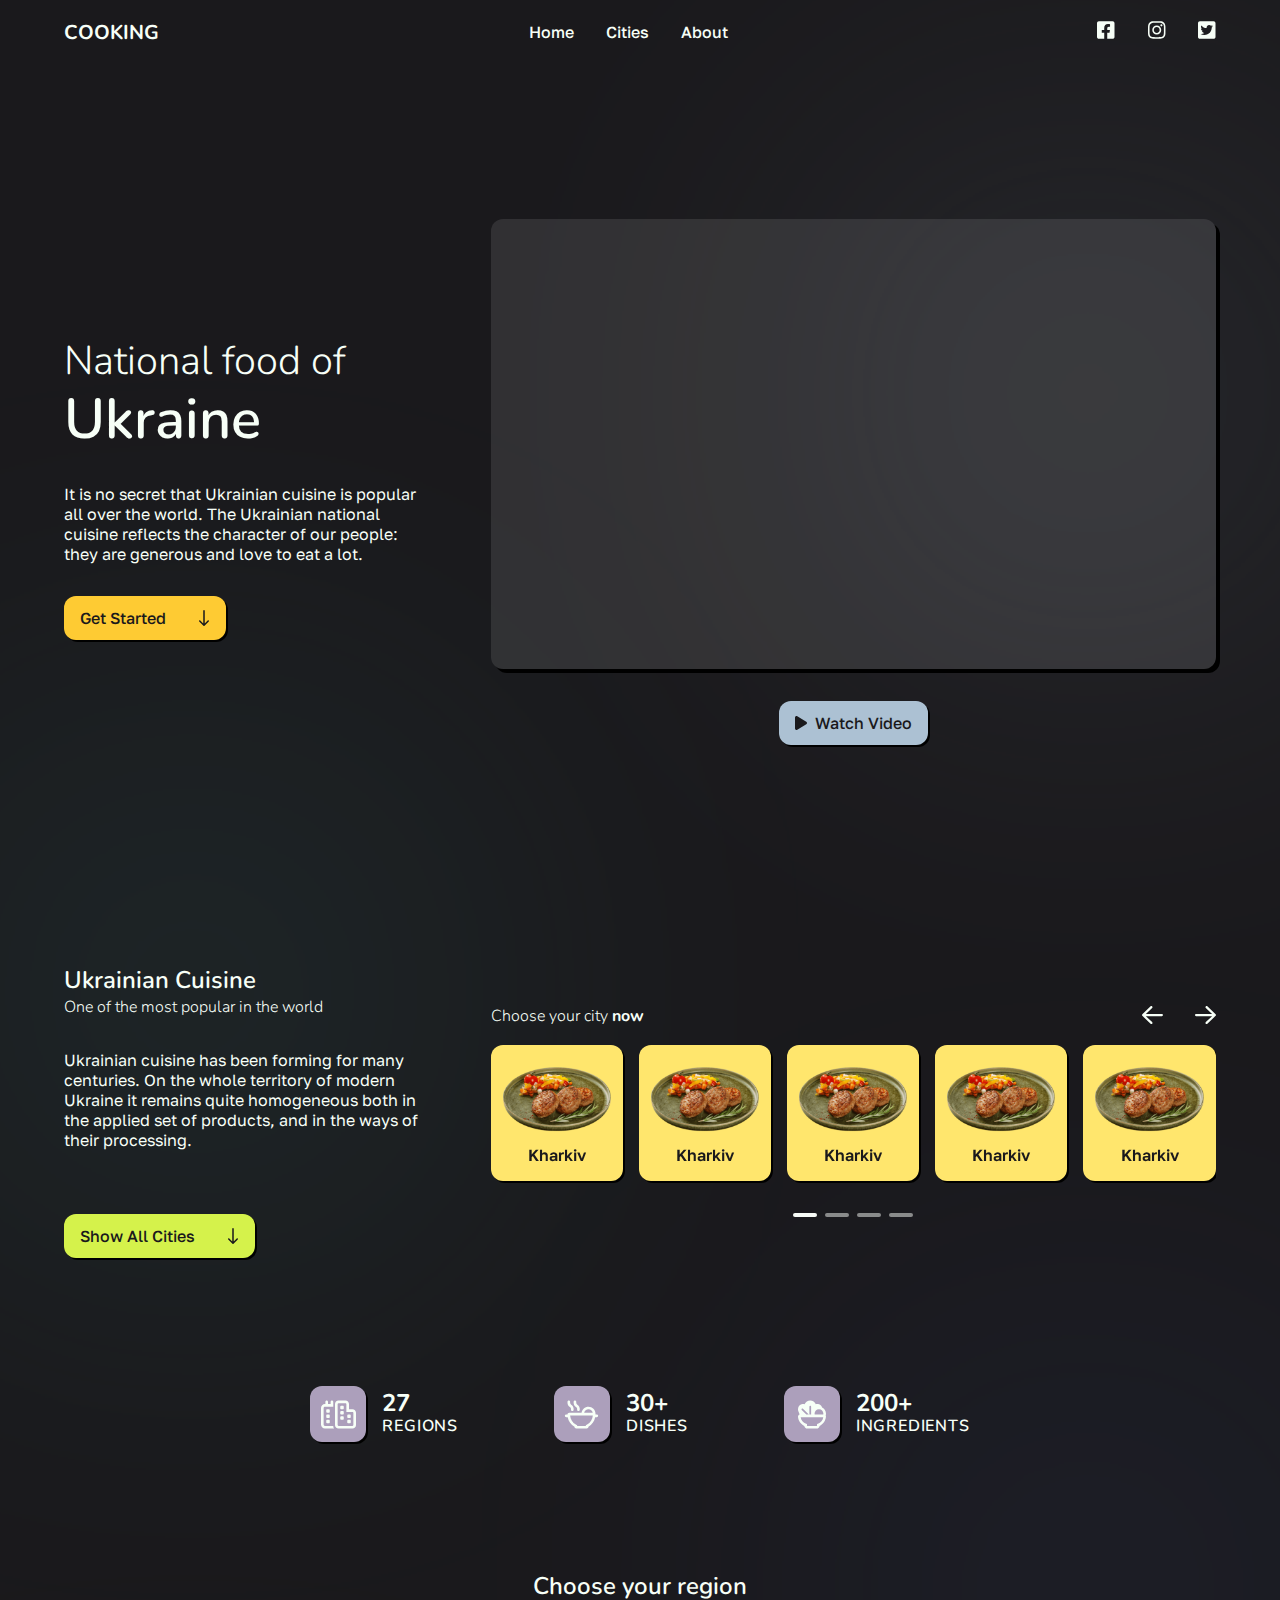
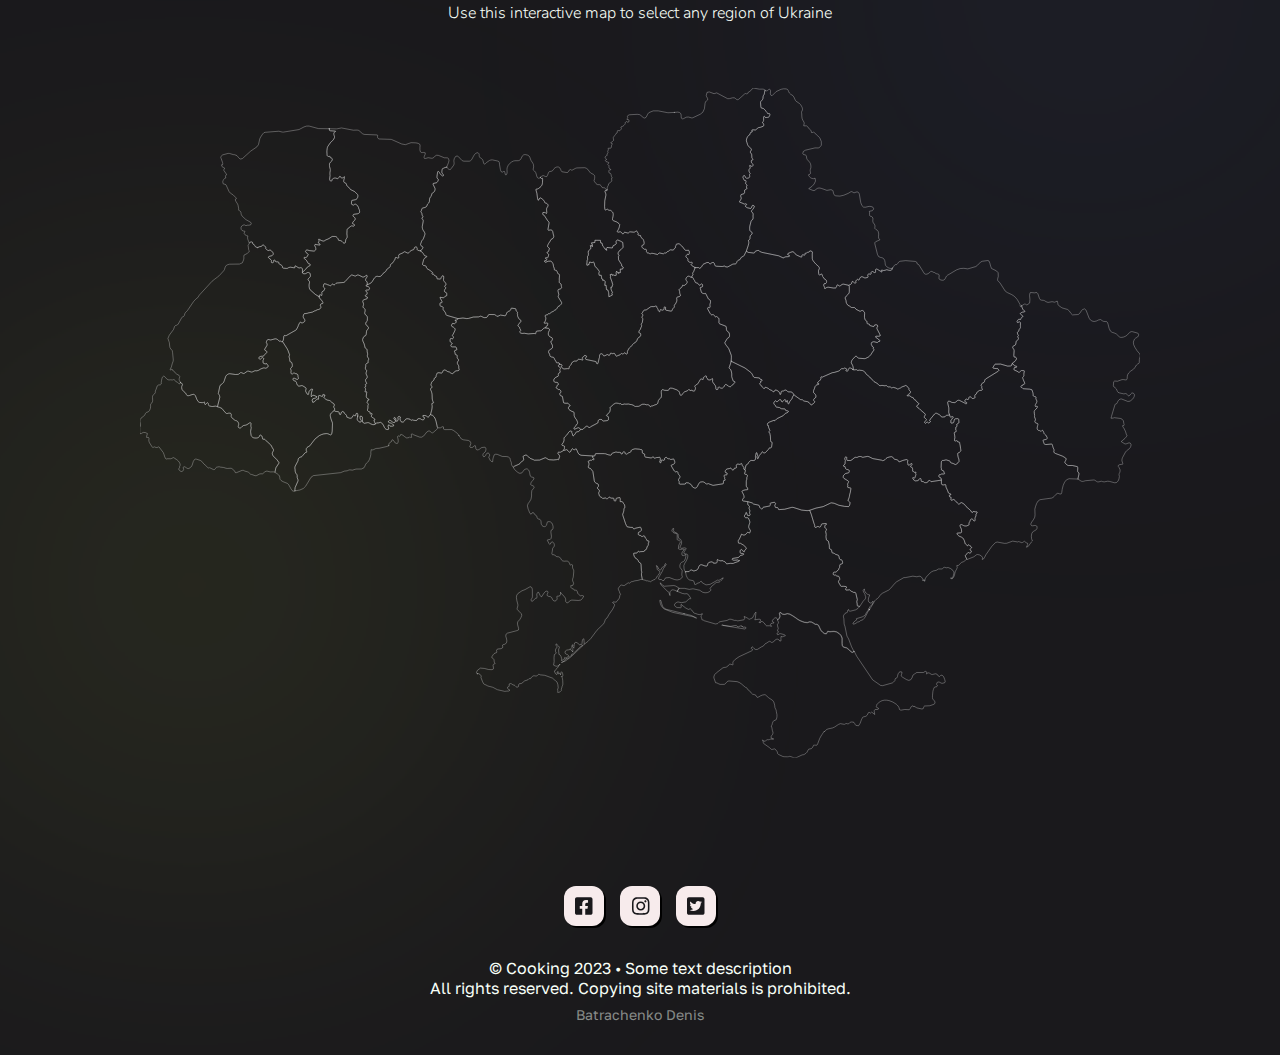
==== commit 0fd647c6: "Свёрстан раздел карты на главной странице. Небольшие изменения" ====
--- a/index.html
+++ b/index.html
@@ -17,9 +17,7 @@
         rel="stylesheet">
 </head>
 
-<body>
-    <div class="color-circle" data-color="#BFD7EA"></div>
-
+<body class="circles">
     <header>
         <div class="container">
             <nav class="header-navigation">
@@ -66,8 +64,8 @@
     </header>
 
     <main>
-        <section class="first-screen">
-            <div class="container">
+        <div class="container">
+            <section class="first-screen">
                 <div class="columns">
                     <div class="get-started">
                         <h1 class="get-started-title"><span class="subtitle">National food of</span> Ukraine</h1>
@@ -97,10 +95,8 @@
                         </a>
                     </div>
                 </div>
-            </div>
-        </section>
-        <section class="cities-slider" id="start">
-            <div class="container">
+            </section>
+            <section class="cities-slider" id="start">
                 <div class="columns">
                     <div class="cities-slider-description">
                         <h3 class="cities-slider-title">Ukrainian Cuisine</h3>
@@ -178,10 +174,8 @@
                         <div class="cities-slider-pagination"></div>
                     </div>
                 </div>
-            </div>
-        </section>
-        <section class="icon-stats">
-            <div class="container">
+            </section>
+            <section class="icon-stats">
                 <div class="icon-stats-items">
                     <div class="icon-stats-item">
                         <div class="icon-stats-icon">
@@ -226,8 +220,104 @@
                         </div>
                     </div>
                 </div>
-            </div>
-        </section>
+            </section>
+            <section class="ukraine-map">
+                <div class="ukraine-map-description">
+                    <h3 class="ukraine-map-title">Choose your region</h3>
+                    <p class="ukraine-map-subtitle">Use this interactive map to select any region of Ukraine</p>
+                </div>
+                <div class="ukraine-map-wrapper">
+                    <svg width="1665" height="1115" viewBox="0 0 1665 1115" fill="none"
+                        xmlns="http://www.w3.org/2000/svg">
+                        <g clip-path="url(#clip0_34_59)">
+                            <path data-region-title="Crimea" data-modal-image="img/dishes/modal.webp"
+                                d="M1088.27 1115.08L1082.46 1112.79L1081.43 1112.83L1079.65 1113.47L1078.55 1113.67L1072.31 1113.52L1070.3 1113.01L1063.22 1109.68L1061.68 1108.27L1061.13 1105.67L1060.61 1104.61L1057.9 1101.1L1057.08 1100.43L1055.64 1100.52L1053.8 1101.1L1051.47 1101.27L1049.63 1099.81L1048.42 1098.52L1038.45 1091.48L1037.71 1089.78L1037.58 1088.1L1036.47 1085.28L1038.67 1087.78L1041.16 1087.22L1041.8 1086.87L1043.85 1085.3L1044.81 1085.06L1046.97 1085.19L1047.74 1085.1L1048.39 1084.69L1049.84 1084.16L1054.74 1084.04L1055.14 1083.87L1052.1 1083.28L1050.99 1082.33L1050.82 1080.01L1051.7 1078.27L1052.88 1076.78L1053.62 1075.48L1053.94 1073.58L1053.78 1072.33L1052.89 1069.82L1052.28 1066.14L1051.8 1064.23L1050.83 1062.29L1051.9 1061.4L1052.12 1061.06L1052.32 1060.46L1052.93 1057.89L1053.75 1055.5L1055.18 1053.54L1058.74 1052.3L1059.64 1050.85L1060.21 1048.73L1060.54 1046.25L1060.52 1043.36L1059.51 1038.35L1059.23 1036.11L1058.99 1035.45L1057.4 1032.23L1057.04 1030.95L1056.71 1027.49L1055.26 1022.26L1053.04 1019.38L1046.86 1015.39L1041.64 1010.65L1040.39 1010.13L1036.72 1010.63L1033.38 1011.95L1030.22 1013.86L1027.59 1014.61L1026.41 1013.06L1025.58 1011.29L1023.76 1010.36L1019.57 1009.16L1018.07 1007.73L1014.77 1003.59L1012.53 1002.31L1011.68 1001.1L1010.64 999.173L1009.89 998.61L1008.38 998.012L1007.52 997.482L1001.29 992.13L998.014 989.96L994.3 988.469L980.682 987.309L978.951 987.584L977.598 988.548L974.423 992.042L972.834 992.995H966.065L963.915 992.306L960.619 990.579L958.379 990.25L955.772 982.777L955.331 980.721L956.668 976.947L959.527 973.88L970.536 965.446L972.526 964.833L974.768 964.631L976.371 964.115L977.703 963.336L978.946 962.325L979.718 961.408L980.214 960.589L981.182 959.697L982.733 959.416L983.861 959.567L985.758 960.278L986.569 960.382L987.413 960.096L987.51 959.51L987.229 958.409L987.078 957.351L987.274 956.05L987.667 955.174L988.356 954.16L991.233 951.188L997.661 946.824L1018.69 937.018L1019.6 936.296L1019.92 935.161L1019.69 934.888L1018.96 934.533L1017.95 933.452L1018.13 931.626L1019.39 930.444L1020.62 931.223L1022.2 933.276L1025.2 935.003L1028.15 934.659L1034.77 930.511L1038.01 929.099L1038.42 928.397L1041.37 925.082L1042.88 924.459L1046.66 921.971L1048.38 921.248L1049.27 921.615L1051.07 922.934L1051.99 923.112L1052.73 922.973L1054.7 922.356L1056.83 919.69L1058.83 918.348L1059.99 917.848L1061.02 917.672L1062.21 917.917L1063.37 918.492L1064.41 919.374L1064.79 920.331L1065.03 920.68L1065.81 920.757L1067.22 920.536L1067.31 919.41L1067.12 916.346L1067.42 913.054L1069.28 913.887L1070.57 913.184L1073.86 912.309L1074.69 911.797L1073.56 910.802L1071.9 909.958L1066.74 908.591L1064.6 908.807L1063.86 909.147L1063.31 909.863L1062.52 910.397L1062.19 910.593L1060.32 909.183L1062.36 906.409L1062.97 905.198L1062.86 904.957L1061.69 904.468L1061.57 902.897L1062.11 901.467L1062.71 900.415L1062.61 899.641L1061.45 895.122L1061.27 893.334L1062.4 891.762L1063.15 890.443L1062.74 888.707L1061.22 885.775L1064.35 882.483L1065.29 879.439L1064.36 874.359L1065.64 872.666L1070.16 875.879L1073.66 876.181L1077.9 874.915L1082.15 875.881L1086.61 878.435L1091.38 881.569L1095.72 884.694L1098.91 886.534L1102.72 888.056L1106.15 889.29L1111.07 889.868L1114.73 888.628L1118.08 888.948L1121.75 890.879L1124.26 892.676H1127.27L1130.13 894.737L1131.7 898.299L1132.99 901.086L1134.69 903.818L1136.77 905.891L1139.4 907.925L1142.56 908.458L1143.87 906.303L1144.91 904.421L1148.97 905.11L1151.61 904.795L1155.51 904.484L1159.99 905.425L1164.49 908.294L1167.18 911.176L1169.28 915.776V925.195L1169.68 928.37L1171.41 930.576L1176.84 932.074L1181.36 935.58L1184.54 938.923L1186.31 939.425L1189.04 937.68L1193.26 946.034L1219.81 985.395L1233.27 994.821L1236.55 995.114L1252.73 990.541L1254.49 989.284L1256.84 986.764L1257.18 985.616L1257.26 984.549L1257.83 983.234L1259.3 982.862L1259.69 982.522L1261.05 980.613L1261.31 980.063L1261.55 977.834L1262.41 975.272L1263.75 973.074L1265.52 972.012L1268.39 972.257L1268.71 974.135L1267.93 976.303L1267.5 978.418L1268.04 979.739L1269.5 980.948L1276.42 985.112L1279.8 986.247L1282.8 985.616L1285.4 982.216L1286.55 978.406L1287 977.575L1289.67 975.923L1291.65 973.919L1293.57 973.223L1304.25 973.266L1305.54 972.572L1307.18 971.208L1309.2 971.804L1310.07 973.88L1309.47 975.655L1309.66 975.646L1310.39 975.105L1311.14 974.376L1312.48 973.802L1314.41 974.198L1317.54 976.24L1319.11 976.58L1324.53 975.324L1326.71 975.749L1329.18 978.987L1330.45 980.122L1331.46 979.811L1333.15 978.089L1335.06 977.731L1336.68 978.645L1338.19 980.394L1339.92 985.06L1340.65 988.413L1339.76 990.225L1336.5 991.112L1335.27 991.196L1334.03 990.878L1331.17 989.343L1329.2 989.07L1327.8 989.419L1326.8 990.559L1326.41 992.878L1326.63 993.531L1327.22 994.049L1327.64 995.008L1326.81 996.519L1325.78 997.104L1323.55 997.253L1323.05 997.46L1321.93 999.074L1320.96 1001.65L1320.23 1004.42L1319.46 1012.05L1319.4 1014.85L1319.92 1017.34L1322.35 1020.08L1323.72 1022.28L1323.5 1024.65L1322.04 1026.07L1315.25 1028.55L1306.82 1028.97L1305.96 1029.22L1305.33 1029.67L1305.03 1030.3L1304.55 1032.42L1304.02 1033.45L1301.83 1033.99L1293.5 1032.15L1288.93 1029.34V1030.16L1285.61 1028.69L1283.81 1030.49L1282.34 1033.38L1280.69 1035.24L1273.34 1034.78L1266.94 1035.97L1264.68 1034.9L1263.79 1031.73L1263.26 1030.48L1260.59 1027.23L1259.52 1026.22L1253.63 1022.48L1247.04 1019.91L1243.13 1019.27L1239.23 1019.3L1235.55 1020.1L1232.29 1021.69L1227.51 1025.57L1226.89 1026.44L1226.68 1027.82L1226.16 1029.02L1225.94 1029.83L1226.19 1030.91L1226.55 1031.31L1229.44 1032.6V1034.12L1227.77 1034.91L1224.72 1034.71L1223.56 1035.13L1222.66 1036.36L1222.53 1037.9L1223.35 1043.13L1218.27 1039.12L1218.24 1039.16L1217.15 1039.96L1216.28 1040.81L1213.91 1039.38L1212.75 1040.17L1210.7 1044.36L1208.79 1046.1L1204.66 1047.07L1203.32 1047.74L1201.13 1051.82L1199.2 1057.43L1196.39 1061.92L1191.8 1061.17L1190.68 1059.59L1189.79 1057.71L1188.82 1056.38L1187.16 1055.78L1184.23 1055.65L1183.39 1055.8L1182.44 1056.29L1181.89 1056.87L1181.31 1057.56L1180.38 1058.35L1178.46 1058.71L1175.56 1058.01L1174.42 1058.78L1172.68 1059.54L1166.25 1058.4L1163.06 1059.59L1156.67 1063.92L1153.12 1065.54L1145.63 1067.18L1142.77 1068.43L1139.83 1071.61L1139.6 1070.57L1136.37 1075.18L1135.91 1076.03L1134.96 1077.26L1131.86 1082.71L1128.29 1092.09L1127.24 1094.05L1126.11 1094.41L1123.91 1094.12L1122.69 1094.15L1121.73 1094.03L1121.58 1094.08L1121.37 1094.29L1121.36 1094.46L1121.4 1094.94L1121.09 1095.58L1119.16 1098.79L1117.72 1100.01L1113.41 1100.91L1112.39 1102.2L1111.61 1104.04L1110.35 1106.24L1109.24 1107.39L1106.03 1109.63L1104.6 1110.11L1102.4 1110.44L1092.58 1115.13L1090.47 1115.44L1088.27 1115.08Z"
+                                stroke="white" stroke-width="0.5" />
+                            <path data-region-title="Chernihiv" data-modal-image="img/dishes/modal.webp" data-modal-text='The main dish is red borscht with cabbage, beets and greens. It is always served on the table with cereal porridge. From there came the famous saying "borscht and porridge - our food". Sometimes cereals were replaced with dumplings, dumplings, pies or potatoes.'
+                                d="M889.625 40.6592L895.307 40.1346L898.344 40.765L900.503 42.7893L901.005 45.2526L901.03 48.0289L901.426 50.3391L903.122 51.4064L904.679 51.1047L909.607 48.6188L912.969 48.2923L918.531 49.7717L920.236 49.6546L932.962 43.6224L937.064 40.3417L939.747 34.5414L940.864 25.465L941.733 22.7877L942.622 21.8353L943.759 21.1688L944.79 20.2591L945.315 18.5546L944.97 17.2666L943.232 14.1256L942.773 12.5066L944.072 7.31652L947.836 6.52619L955.812 9.49839L960.234 8.12712L978.437 17.816L981.226 17.7688L986.699 16.3164L989.412 16.2669L990.97 17.0437L993.721 19.2909L995.403 19.4733L997.055 18.5951L1006.6 10.032L1008.27 9.20342L1009.11 9.26872L1010.32 9.94421L1011.17 9.73031L1011.89 8.94898L1012.97 6.83241L1013.87 6.29202L1015.64 5.62777L1016.83 4.47041L1019.21 1.49146L1020.71 0.397152L1021.97 0.147217L1031.02 1.91027L1036.99 1.87199L1038.58 2.221L1040.83 3.87147L1040.52 4.58074L1039.81 7.13639L1039.55 9.56594L1039.31 10.5184L1038.12 12.2747L1037.66 13.3127L1037.47 14.4678L1037.24 17.2689L1037.03 18.3767L1036.09 19.8853L1033.67 22.4004L1033.19 24.186L1033.71 31.3463L1033.93 32.7626L1034.35 33.0283L1038.38 34.4131L1038.81 34.717L1040.92 36.8224L1042.6 39.2294L1043.64 40.2877L1043.92 40.684L1044.13 41.1343L1044.29 41.6094L1044.52 42.044L1044.85 42.393L1045.36 42.6069L1048.21 42.7983L1048.61 43.0009L1048.76 43.4355L1048.82 43.9714L1048.71 44.7843L1048.46 45.7525L1047.85 47.3129L1047.33 47.9974L1046.79 48.3892L1044.81 48.9453L1042.64 49.202L1041.45 49.0939L1040.94 48.9476L1040.58 48.6256L1040.38 48.1933L1040.21 47.7114L1039.99 47.3151L1039.7 47.0359H1039.29L1038.87 47.2183L1038.53 47.7767L1038.33 48.7044L1038.37 53.6198L1038.28 54.2863L1038.1 54.9933L1037.61 55.9165L1037.18 56.4254L1036.76 56.8172L1036.49 57.1436L1036.42 57.5309L1037.06 57.8867L1038.44 60.4221L1038.66 61.996L1037.67 63.7636L1032.49 65.5334L1030.33 65.8126L1028.97 66.452L1025.69 69.2666L1024.62 69.9061L1020.48 69.5954L1018.67 70.129L1019.32 71.9484V73.0629L1016.99 73.6709L1015.93 75.8167L1015.05 78.1224L1013.26 79.1965L1012.04 80.3876L1010.5 83.263L1009.56 86.7846L1010.11 89.9122L1010.62 91.0245L1011.69 94.5056L1012.29 95.6472L1012.94 96.6041L1017.98 101.688L1017.93 103.348L1016.47 105.365L1016.29 106.951L1016.54 108.284L1017 108.833L1017.53 109.168L1018.01 109.322L1018.28 109.776L1018.42 110.407L1018.82 116.383L1019.14 117.061L1019.59 117.522L1020.02 117.831L1020.37 118.173L1020.6 118.592L1020.63 119.031L1020.5 119.438L1019.95 119.76L1018.38 120.233L1018.01 120.751L1017.78 121.62L1017.92 123.557L1018.19 124.514L1018.55 125.178L1020.39 126.844L1020.72 127.213L1020.95 127.65L1021.09 128.064L1020.83 128.641L1019.5 130.429L1019.42 130.498L1019.16 130.645L1018.84 130.584L1018.21 130.345L1015.49 128.895H1015.16L1015.07 129.233L1015.92 132.237L1015.99 132.813L1015.92 133.439L1015.47 134.252L1015.03 134.705L1014.57 135.011L1014.14 135.24L1013.88 135.907L1013.82 136.997L1014.25 139.334L1014.7 140.345L1015.16 141.066L1015.83 141.685L1015.91 142.074L1015.86 142.396L1015.53 142.948L1015.2 143.385L1014.97 143.981L1014.87 144.754L1015.08 145.936L1015.17 146.805L1015.18 147.598L1014.85 148.523L1014.46 149.032L1014.06 149.408L1013.19 149.797L1011.21 150.212L1010.03 150.201L1009.46 150.036L1008.97 149.806L1008.58 149.5L1008.28 149.124L1008.05 148.73L1007.42 146.897L1007.26 146.542L1007.1 146.323L1006.79 146.033L1006.3 145.841L1005.76 145.742L1005.24 145.819L1004.91 146.157L1004.6 146.593L1003.97 148.055L1003.85 148.444L1003.88 148.8L1004.01 149.282L1004.43 150.257L1005.27 151.862L1005.63 152.925L1005.92 153.522L1006.35 153.835L1006.85 153.896L1007.91 153.864L1008.35 154.008L1008.69 154.33L1008.92 154.74L1009 155.364L1008.96 156.093L1008.61 157.336L1008.43 158.185L1008.38 158.987L1008.78 159.804L1009.19 160.308L1010.35 161.378L1010.58 161.774L1010.62 162.263L1010.35 162.853L1010.05 163.341L1009.82 163.936L1009.75 164.643L1010.25 166.464L1010.36 167.086L1010.3 167.604L1009.93 168.164L1009.5 168.543L1006.89 169.878L1006.65 170.461L1006.53 171.335L1006.69 173.066L1006.66 173.956L1006.38 175.104L1005.99 175.554L1005.56 175.935L1000.81 177.459L1000.42 178.022L1000.27 178.93L1000.31 180.925L1000.74 182.147L1001 183.039L1001.08 183.696L1000.81 184.649L1000.57 185.257L998.399 189.015L998.255 189.497L998.226 189.949L998.689 190.325L1002.24 191.408L1005.77 193.088L1006.32 193.225L1006.89 193.279L1008.78 192.748L1009.23 192.793L1009.59 193.052L1009.83 193.437L1009.92 193.962L1009.8 194.52L1009.3 195.178L1007.99 196.13L1007.8 196.526L1007.88 197.035L1008.31 197.553L1008.72 197.94L1009.63 198.542L1011.56 199.503L1016.4 200.609L1016.92 200.51L1017.31 200.244L1017.63 199.825L1019.49 195.777L1019.82 195.43L1020.31 195.403L1021.44 195.725L1022.46 196.193L1022.83 196.574L1022.93 197.159L1022.19 198.929L1020.8 201.539L1020.17 202.241L1019.81 202.552L1018.36 204.229L1018.19 204.655L1018.13 205.193L1018.14 205.808L1018.41 206.452L1018.76 206.9L1020.64 208.534L1020.91 209.034L1021.06 209.849L1020.77 211.385L1020.71 214.675L1020.77 215.202L1020.81 216.361L1020.67 217.206L1020.38 218.284L1019.59 219.534L1018.98 219.973L1018.41 220.216L1018.09 220.507L1017.74 220.995L1017.44 221.684L1015.31 230.096L1015.13 231.605L1015.09 234.336L1015.18 235.825L1015.38 236.946L1015.69 237.554L1016.57 238.657L1017.74 239.544L1018.4 239.873L1018.96 240.357L1019.25 241.006V241.904L1019.01 242.87L1018.2 243.971L1017.48 244.613L1016.81 245.095L1016.28 245.775L1015.88 246.709L1015.69 248.285L1015.63 250.548L1015.52 251.143L1015.28 251.746L1014.66 252.388L1013.66 253.043L1013.32 253.435L1013.18 253.993L1013.27 254.921L1013.55 256.141L1013.66 256.641V257.279L1013.49 259.087L1012.64 262.482L1009.5 271.725L1006.01 278.532L1004.66 280.219L1002.39 281.153L1001.28 281.896L1000.73 282.475L1000.3 283.166L999.673 284.922L999.272 285.413L998.829 285.751L997.206 286.264L995.114 287.554L994.498 288.187L994.081 288.806L993.536 290.403L993.034 291.639L992.57 292.202L992.111 292.576L991.166 292.875L987.942 293.145L986.447 293.562L978.606 297.932L975.249 297.869L974.763 297.667L974.576 297.273L974.389 296.809L973.887 296.532L972.998 296.487L969.425 297.239L960.031 296.809L957.897 296.154L957.64 295.94L957.453 295.692L957.052 294.917L956.746 293.947L956.632 293.461L956.478 292.965L956.359 292.479L956.044 291.576L955.785 291.198L955.47 290.905L954.984 290.741L954.281 290.633L952.991 290.628L952.302 290.831L949.547 292.868L949.002 292.981L948.601 292.794L947.971 292.098L947.712 291.716L947.095 291.004L946.767 290.727L946.132 290.54L943.754 290.691L938.034 293.404L937.647 293.69L937.318 293.996L936.717 294.76L934.893 297.86L933.876 298.968L932.786 299.77L932.055 300.062L931.411 300.085L930.947 299.88L930.231 299.263L929.801 299.015L924.252 299.067L918.673 295.622L918.115 295.023L917.557 294.228L917.77 293.823L918.056 293.449L918.73 292.783L919.101 292.506L919.43 292.123L919.659 291.689V291L919.387 290.617L918.97 290.333L917.867 290.205L916.82 290.344L916.132 290.326L915.314 290.169L913.892 289.48L913.248 288.971L912.804 288.529L912.604 288.169L912.417 287.764L912.331 287.268L912.302 286.744L912.331 286.1L912.302 285.379L912.088 284.431L911.802 283.918L911.487 283.574L909.29 281.693L908.946 280.905L908.889 280.241L909.076 279.671L909.605 278.771L910.627 277.381L910.742 277.262L910.913 277.127L911.186 276.996L911.471 276.963L913.405 277.3L913.549 277.307L913.606 277.291L913.993 277.021L914.236 276.683L914.423 276.188L914.522 275.648L914.637 273.668L914.394 271.613L914.006 270.771L913.462 270.311L909.544 270.349L908.412 270.208L907.867 270.043L907.122 269.397L906.219 268.345L902.962 263.824L901.773 262.96L899.103 260.381L898.101 259.67L897.284 259.294L895.206 259.573L893.324 260.183L892.923 260.402L892.595 260.71L892.408 261.14L892.336 261.672L892.322 262.225L892.264 262.741L892.093 263.196L891.534 263.898L891.377 264.324L891.348 264.835L891.42 265.324L891.462 265.79L891.361 266.211L891.089 266.49L890.271 266.904L889.884 267.175L889.598 267.584L889.351 268.069L888.792 268.904L888.491 269.28L888.133 269.595L887.673 269.769L887.144 269.836L883.457 269.487L882.899 269.528L882.412 269.647L881.982 269.859L881.624 270.151L880.965 270.849L880.364 271.631L880.019 271.953L879.576 272.149L878.524 272.295L878.052 272.435L877.68 272.705L877.336 273.063L876.447 274.245L876.102 274.576L875.659 274.763L875.127 274.815L873.905 274.724L873.389 274.785L872.959 274.988L872.243 275.612L871.843 275.853L871.383 276.003H870.839L865.217 274.72L864.859 274.727L864.416 274.81L864.015 275.013L863.637 275.323L862.721 276.454L861.746 277.296L854.492 275.483L852.61 275.281L851.392 275.33L850.92 275.668L850.319 275.909L849.301 276.105L848.671 275.902L848.155 275.639L847.277 274.99L846.518 274.76L845.501 274.7L844.9 274.542L844.398 274.312L844.053 273.986L843.752 273.628L843.479 273.241L843.265 272.826L843.121 272.344L843.135 271.75L843.263 270.404L843.178 269.708L842.844 268.929L842.342 268.636L841.669 268.557L839.85 268.602L839.263 268.377L838.79 268.08L836.12 265.358L835.834 264.982L835.591 264.576L835.519 264.056L835.577 263.462L835.863 262.289L836.122 261.897L836.467 261.739L837.412 261.768L837.86 261.649L838.218 261.37L838.504 260.956L838.747 260.489L839.164 259.447L839.321 258.87L839.393 258.276V257.727L839.137 256.175L838.65 254.216L838.335 253.334L837.934 252.462L837.385 251.683L836.082 250.296L833.961 248.517L833.817 248.299L833.673 247.914L833.729 246.691L833.614 245.944L833.241 245.586L832.725 245.446L831.23 245.385L829.983 245.122L829.425 244.746L829.139 244.266L829.182 243.746L829.31 243.199L829.497 242.656L829.569 242.132L829.47 241.578L828.738 240.857L828.337 240.233L827.993 239.585L827.707 238.77L827.23 238.378L826.698 238.166L826.154 238.173L825.746 238.342L825.345 238.592L824.256 239.484L823.826 239.695L822.851 239.945L821.748 240.035L816.743 239.538L815.606 239.594L814.717 239.968L813.328 241.256L812.599 241.402L811.52 241.328L807.137 240.112L806.66 240.24L806.289 240.535L805.543 241.915L805.185 242.339L804.699 242.658L803.868 242.782L803.324 242.616L802.907 242.33L802.29 241.371L801.788 240.747L800.737 239.844L799.949 239.475L799.26 239.317L796.595 240.071L795.559 240.056L795.044 239.806L794.742 239.391L794.771 238.862L794.915 238.36L795.129 237.865L796.41 235.597L797.299 233.584L797.873 231.941L798.175 230.738L798.661 227.669L798.675 227.201L798.288 226.638L797.486 225.816L794.472 223.474L793.641 222.979L788.636 221.094L787.704 220.588L787.117 220.11L786.917 219.667L786.802 219.171L786.745 218.62V218.021L786.788 217.411L786.887 216.787L787.461 214.333L787.862 211.73L787.934 210.514L787.891 209.949L787.835 209.406L787.605 208.39L787.461 207.904L787.261 207.44L787.031 207.008L786.559 206.386L784.305 204.234L783.373 203.729L782.657 203.552L782.07 203.655L781.282 203.579L780.131 203.234L779.042 202.333L778.425 201.953L777.939 201.743L777.495 201.816L777.094 202.016L776.766 202.369L776.306 202.752L775.775 203.045L774.767 203.074L774.323 202.763L774.037 202.331L773.922 201.816L773.535 197.395L773.821 188.38L773.965 187.099L775.627 178.941L775.685 177.736L775.591 176.624L775.361 175.602L774.296 172.668L774.152 171.83L774.253 171.177L774.598 170.875L775.075 170.738L776.867 170.898L777.369 170.792L777.756 170.533L777.999 170.153L778.071 169.648L777.837 168.556L777.898 168.414L778.017 164.893L778.27 164.595L779.922 161.686L780.17 159.52L782.993 157.469L785.566 154.76L785.021 150.581L786.234 150.083L786.138 149.311L785.489 148.435L785.021 147.638L784.114 143.47L783.704 142.491L782.581 141.626L781.615 141.568L780.903 141.212L780.546 139.453L780.732 137.58L781.43 136.533L782.47 136.188L783.702 136.423V135.31L782.727 134.912L781.772 134.252L780.998 133.133L780.543 131.35L781.072 130.14L780.672 129.039L779.717 128.049L778.589 127.2L779.382 126.508L779.841 125.81L780.543 124.156L779.01 123.41L775.935 122.519L774.866 121.114V120.19L775.343 119.837L775.654 119.537L776.041 119.283L776.766 119.08V118.157L775.973 117.673L774.177 116.124V115.02L776.833 112.571L778.013 112.051L777.664 110.605L777.396 110.031L777.894 109.646L778.648 108.522L779.278 107.898L778.724 105.843L779.803 102.697L779.278 100.682L780.433 100.328L783.299 100.236L784.33 99.7632L784.845 98.3447L784.978 96.4983L785.26 94.751L786.286 93.6477V92.5331L785.541 92.4475L783.697 91.5176L784.834 90.2206L786.899 88.8584L788.542 87.1561L788.456 84.8347L787.779 83.4093L787.75 82.8374L788.15 82.3939L788.742 81.3153L790.757 78.6718L791.016 78.154L791.523 77.7014L791.962 76.7106L792.554 75.7244L794.454 74.7112L794.701 73.439L794.76 72.0384L795.113 71.0905L795.859 70.836L798.61 71.0905L799.411 70.6874L800.233 69.771L801.484 68.0237V66.997L800.987 66.3732L800.739 65.4433L800.786 64.9052L803.405 63.8896L804.724 63.0723L805.872 62.1334L806.894 61.0255L807.84 59.7308L807.869 59.2467L807.813 58.4744L807.984 57.5512L808.709 56.6235L809.463 56.0268L810.008 55.7791L810.523 56.0246L811.154 56.8892L813.56 56.7068L814.382 54.7591L813.493 52.7597L810.789 52.3881L811.099 51.6361L811.304 50.9178L811.572 50.1793L812.031 49.4272L811.487 46.8873L812.93 45.3021L815.233 44.5568L827.894 43.8138L831.451 44.2574L833.704 45.5431L837.925 49.1795L840.152 50.0374L842.32 49.0939L843.837 46.5766L845.26 43.5684L847.122 41.123L854.391 38.1126L862.871 38.0698L879.051 41.2199L889.625 40.6592Z"
+                                stroke="white" stroke-width="0.5" stroke-linecap="round" stroke-linejoin="round" />
+                            <path data-region-title="Lutsk" data-modal-image="img/dishes/modal.webp" data-modal-text='The main dish is red borscht with cabbage, beets and greens. It is always served on the table with cereal porridge. From there came the famous saying "borscht and porridge - our food". Sometimes cereals were replaced with dumplings, dumplings, pies or potatoes.'
+                                d="M315.091 67.8571L315.485 70.4938L316.617 71.2143L325.023 71.811L325.525 71.9348L325.741 72.1825L325.413 72.5585L324.089 73.3556L323.702 73.6529L323.344 73.9929L323.058 74.3756L322.815 74.9521L322.7 75.6636L322.714 76.7309L322.871 77.8049L323.101 78.6628L323.429 79.6378L323.63 80.0949L323.787 80.5902L323.902 81.1149L323.931 81.7026L323.774 82.4209L323.501 83.2247L322.556 85.0643L321.352 86.8476L320.692 87.5704L317.434 90.4616L312.903 96.9734L312.128 98.4302L311.885 99.4322L311.628 100.867L311.27 103.918L311.126 106.514L311.356 109.4L311.385 111.316L311.457 111.886L311.586 112.409L311.786 112.866L312.058 113.266L312.446 113.566L312.905 113.8L314.084 114.007L314.672 113.985L315.66 113.724L316.061 113.708L316.304 114.007L316.448 114.491L316.52 115.061L316.664 115.577L316.923 115.984L317.367 116.245L319.015 116.745L319.415 117.013L319.778 117.351L320.037 117.774L320.224 118.252L320.21 118.981L319.98 119.911L319.235 121.456L318.715 122.201L317.11 123.622L316.451 124.351L315.906 125.205L315.663 125.819L315.476 126.648L315.39 128.981L315.449 129.688L315.636 130.931L316.653 135L316.739 135.533L316.811 136.092L316.824 136.709L316.709 138.014L316.322 140.536L316.207 142.475L316.237 143.698L316.424 145.425L316.394 146.069L315.705 151.547L315.764 152.225L315.863 152.761L316.05 153.22L316.523 154.069L316.824 154.447L317.139 154.787L317.511 155.051L317.912 155.188L318.384 155.222L318.785 155.035L319.114 154.69L319.357 154.24L319.877 152.612L320.107 152.135L320.365 151.702L320.681 151.331L321.928 150.577L322.844 150.198L323.918 149.969L325.111 149.924L326.286 150.056L328.234 150.851L328.749 150.921L329.265 150.86L329.737 150.689L330.129 150.405L330.802 149.721L331.088 149.255L331.662 147.931L331.977 147.442L332.349 147.093L332.779 146.936L333.209 146.996L333.538 147.264L333.738 147.724L333.882 148.215L334.112 148.658L334.413 149.032L334.818 149.316L335.316 149.523L335.908 149.649L337.126 149.683L337.671 149.579L338.114 149.372L338.515 149.099L339.938 147.821L340.309 147.591L340.48 148.066L340.404 149.329L339.53 152.612L339.229 154.202L339.127 155.319L339.256 155.823L339.672 156.717L339.963 157.111L340.287 157.455L341.151 157.982L342.986 158.833L343.272 159.041L343.472 159.286L343.643 159.676L343.742 160.173L343.844 161.335L343.943 161.873L344.143 162.319L344.445 162.702L344.76 163.037L347.43 165.206L349.22 167.435L349.692 168.281L349.978 168.651L350.341 168.991L357.41 172.492L362.128 177.212L362.401 177.612L362.588 178.09L362.716 178.63L362.729 179.279L362.644 180.839L362.516 181.722L362.144 182.746L361.313 184.264L360.219 185.268L359.503 185.808L352.966 187.148L352.522 187.484L352.378 188.373L351.991 192.48V193.216L352.277 193.597L352.707 193.878L355.041 194.905L355.528 194.86L355.949 194.671L356.894 193.896L357.167 193.752L358.083 193.525L359.127 193.471L359.587 193.646L359.987 193.896L360.733 194.52L362.313 196.315L363.745 198.825L363.916 199.3L364.044 199.816L364.215 200.962L364.344 201.478L364.603 201.888L364.904 202.252L365.163 202.64L365.334 203.11L365.435 203.581L365.593 205.373L365.764 206.452L365.62 207.096L365.204 207.794L363.956 208.735L363.182 209.151L362.45 209.379L355.854 210.327L355.348 210.676L354.96 211.245L354.589 212.328L354.632 212.972L354.861 213.47L355.206 213.808L356.671 214.934L357.115 215.377L357.473 215.915L357.932 216.386L358.148 216.773L358.277 217.284L358.263 217.886L358.22 218.464L358.135 219.063L357.977 219.608L357.518 220.158L355.235 222.346L354.06 224.17L353.745 225.122L353.86 225.721L354.247 226.016L356.457 227.068L356.989 227.496L357.205 227.773L357.304 228.144L357.205 228.518L356.66 229.43L356.316 229.77L355.829 230.027L354.978 230.049L353.186 229.642L352.655 229.612L352.126 229.664L351.64 229.799L350.908 230.227L346.777 233.58L346.334 233.776L345.847 234.143L345.399 234.676L344.897 235.735L344.74 236.324L344.681 236.838L344.695 237.329L344.465 243.043L344.823 245.809L344.866 246.385L344.938 246.943L344.951 248.096L344.85 248.648L344.692 249.164L344.049 250.253L343.461 250.985L343.103 251.535L342.817 252.07L342.63 252.584L341.8 257.492L341.455 257.941L340.94 258.233L339.99 258.278L339.33 258.154L338.772 257.925L338.013 257.321L336.106 255.25L335.348 254.646L334.888 254.405L334.368 254.225L330.728 253.577L330.314 253.327L330.093 252.98L330.122 252.525L330.185 252.07L330.122 251.6L329.913 251.188L328.117 248.995L326.728 247.626L326.268 247.391L325.08 247.169L320.203 247.191L318.321 248.171L316.345 249.67L312.788 251.595L309.607 252.813L306.851 254.547L305.948 254.795L305.174 254.862L302.878 254.315L300.915 253.543L299.753 252.766L298.402 251.411L298.074 251.276L297.716 251.411L297.614 252.127L297.673 252.699L298.188 254.176L298.116 254.748L297.844 255.493L297.155 256.468L296.968 257.483L297.07 258.1L297.414 258.526L299.539 259.821L299.884 260.152L299.956 260.593L299.755 261.048L299.006 261.388L298.375 261.417L291.752 260.476L291.279 260.733L290.964 261.214L290.863 262.133L290.991 262.734L292.137 264.921L292.466 265.873L292.61 266.377L292.695 266.911L292.725 267.497V268.098L292.682 268.726L292.423 269.429L291.979 270.151L290.978 271.056L290.232 271.383L289.517 271.552L282.502 270.804L278.175 269.631L277.716 269.627L277.209 269.802L276.736 270.217L276.162 270.937L275.804 271.482L275.561 272.049L275.532 272.59L275.876 273.326L276.263 273.754L278.99 275.866L279.649 276.535L279.892 276.85L280.05 277.249L279.922 277.58L278.474 280.264L277.801 281.266L277.481 281.626L277.137 281.948L276.736 282.211L276.263 282.362L275.705 282.391L274.014 282.114L273.485 282.164L273.127 282.4L272.979 282.862L273.184 283.472L273.485 283.916L273.857 284.269L275.39 285.424L276.779 286.708L277.639 287.847L280.007 291.97L280.336 292.285L280.779 292.528L282.441 292.877L282.889 293.091L283.157 293.485L283.301 293.958V294.625L283.062 295.359L282.513 296.221L281.281 296.782L280.437 296.991L279.591 297.342L278.859 297.941L277.781 299.461L275.818 301.803L270.354 307.07L270.554 302.933L270.383 301.326L270.183 300.828L269.897 300.346L269.453 299.831L269.01 299.475L268.537 299.247L268.051 299.164H267.661L264.863 299.702L262.943 298.774L260.358 297.007L259.098 296.379L258.208 296.163L257.979 296.559L257.907 297.074L258.064 298.759L257.477 299.155L256.311 299.349L250.489 298.367L248.368 298.793L247.423 299.13L246.578 299.565L245.813 300.103L244.881 300.328L243.519 300.447L238.974 299.988L237.985 299.729L237.585 299.459L237.256 299.13L237.069 298.689L236.984 298.164L237.112 296.993L236.635 296.156L235.689 295.208L231.864 292.866L231.173 292.204L231.106 291.695L231.135 291.126L231.029 290.518L230.7 289.896L230.228 289.612L229.654 289.504L226.702 289.369L226.016 289.11L225.525 288.75L225.095 287.764L224.78 287.199L224.221 286.51L223.677 286.255L223.161 286.271L222.817 286.575L222.63 287.043L222.573 287.608L222.587 288.764L222.558 289.322L222.4 289.824L222.157 290.252L221.671 290.635L221.011 290.882L219.703 290.95L219.086 290.686L218.686 290.297L218.584 289.811L218.627 289.263L218.827 288.153L218.87 287.59L218.785 287.088L218.64 286.638L218.181 286.082L214.293 282.932L214.007 282.565L213.794 282.153L213.708 281.702L213.836 281.259L214.109 280.898L214.48 280.61L214.91 280.396L219.514 279.248L220.331 278.768L221.009 278.104L221.277 277.762L221.567 277.303L221.754 276.762L221.84 276.247V275.688L221.754 275.155L221.596 274.666L221.124 273.822L218.368 270.698L217.882 270.338L217.465 270.142L216.464 269.89L215.957 269.94L214.368 270.541L213.35 270.602L212.733 270.444L212.218 270.196L209.548 267.528L209.347 267.1L209.318 266.582L209.433 266.078L209.305 265.333L208.832 264.392L207.155 262.637L206.051 261.809L205.221 261.365L204.771 261.291L204.426 261.314L204.055 261.482L203.739 261.78L203.438 262.149L202.936 263.023L202.607 263.369L202.236 263.662L201.792 263.858L199.566 264.144L198.535 264.414L197.603 264.925L196.013 265.249V266.332L194.991 265.43L193.271 264.896L192.224 264.346L191.385 263.257L190.793 261.91L190.038 260.757L188.726 260.275L187.875 259.65L187.305 256.916L186.173 256.295L184.894 256.373L183.719 256.682L182.744 257.321L182.08 258.362L179.737 252.696L179.012 249.627L179.575 246.302L177.091 245.691L174.57 244.106L173.271 241.873L174.475 239.312V238.407L171.896 238.09L169.707 237.07L168.341 235.212L168.17 232.416L169.307 229.905L171.427 228.286L173.978 227.946L176.423 229.331L178.305 228.491L181.371 228.468L184.178 227.872L185.315 225.33L184.122 223.499L176.423 219.237L170.176 213.448L168.791 211.144L168.285 209.219L168.19 207.899L167.931 206.693L166.909 205.13L165.781 204.355L164.606 203.878L163.928 203.279L164.32 202.126V201.214L163.23 195.06L162.429 193.093L160.002 189.321L158.636 186.407L158.98 185.052L160.509 184.257L159.478 182.467L155.083 177.968L150.385 174.985L148.302 172.442L143.183 161.198L141.607 160.166L139.822 160.133L138.37 159.381L137.769 156.235L138.266 154.263L139.536 152.087L141.179 150.34L142.87 149.678L142.296 147.676L142.411 146.154L143.071 145.121L144.14 144.619L143.386 142.842L139.622 137.276L139.478 136.353L140.921 133.385L139.613 132.491L137.94 131.865L136.488 130.856L135.867 128.776L135.695 127.859L136.546 128.497L137.348 128.082L137.769 125.806L137.548 124.369L135.036 117.22L134.5 116.031L134.595 114.84L135.711 112.884L136.657 111.891L137.794 111.256L146.781 108.9L148.949 108.959L155.473 110.925L157.785 111.141L161.443 112.622L164.032 115.791L166.659 118.27L170.356 117.662L184.167 105.185L194.644 97.9641L197.251 94.2826L199.449 84.5374L200.871 81.6328L204.232 76.607L206.238 74.5175L208.197 73.7835L231.207 71.9686L236.871 73.3489L238.791 73.4344L264.753 69.2193L273.062 64.8308L277.254 63.4528L281.437 63.3335L297.025 67.5711L315.091 67.8571Z"
+                                stroke="white" stroke-width="0.5" stroke-linecap="round" stroke-linejoin="round" />
+                            <path data-region-title="Rivne" data-modal-image="img/dishes/modal.webp" data-modal-text='The main dish is red borscht with cabbage, beets and greens. It is always served on the table with cereal porridge. From there came the famous saying "borscht and porridge - our food". Sometimes cereals were replaced with dumplings, dumplings, pies or potatoes.'
+                                d="M315.091 67.8571L327.666 68.071L335.469 66.4993L355.174 70.2506L361.593 70.0502L364.382 70.6739L370.352 76.0374L373.121 77.2555L394.603 78.1675L395.71 78.7281L395.728 79.7954L395.451 81.1554L395.661 82.6077L396.798 84.2064L398.097 84.8977L418.441 85.5282L435.911 93.3009L442.014 94.3187L451.327 91.0312L459.493 91.3465L463.295 92.1931L465.769 93.6387L466.352 95.9714L466.105 99.153L466.066 103.136L466.803 106.063L468.149 107.349L470.002 107.565L472.246 107.272L474.977 107.946L474.7 110.528L473.333 113.728L472.809 116.248L474.049 117.421L476.064 117.202L479.74 116.013L485.222 116.939L487.127 116.793L489.157 115.793L491.726 112.956L493.435 112.037L496.672 112.118L496.683 112.123L506.681 116.171L511.877 116.333L513.338 117.164L514.493 120.269L513.766 124.011L510.7 131.487L510.887 131.881L507.836 132.394L505.639 133.495L504.651 133.795L503.804 134.243L503.475 134.538L503.16 135.432L502.888 136.754L502.53 139.631L502.629 140.903L502.872 141.739L504.234 143.11L504.765 143.914L504.966 144.369L505.11 144.862L505.166 145.425L505.038 145.999L504.795 146.463L504.207 146.571L503.721 146.445L503.262 146.188L499.59 142.964L499.304 142.572L499.045 142.142L498.874 141.64L498.502 140.71L498.016 139.89L497.714 139.519L497.386 139.17L496.969 138.94L496.454 138.87L496.037 139.016L495.731 139.291L495.434 140.455L494.484 147.003L494.455 148.908L494.641 150.122L496.107 151.437L496.366 151.822L496.582 152.259V152.977L496.411 153.826L495.866 155.186L495.56 155.767L495.245 156.264L494.313 157.289L493.941 157.572L493.498 157.791L488.336 158.971L487.991 159.277L487.834 159.736L487.978 160.389L490.947 166.608L491.091 166.987L491.163 167.282L491.262 168.272V168.871L491.134 169.707L490.832 170.697L490.069 172.314L489.554 173.068L489.052 173.584L486.974 174.822L486.629 175.151L486.328 175.536L486.069 175.975L484.889 179.625L484.488 180.533L484.088 181.154L483.73 181.478L483.428 181.843L482.654 182.944L482.424 183.379L482.237 184.174L482.093 185.248L481.863 188.492L481.634 189.584L481.06 190.694L480.643 191.334L480.252 191.829L479.234 192.818L478.919 193.192L478.561 193.867L477.514 196.549L477.012 197.328L476.539 197.848L474.385 198.965L470.789 199.796L470.346 200.001L469.945 200.262L469.63 200.618L469.324 201.217L468.408 204.184L468.336 204.279L467.777 204.86L467.692 205.132L467.635 205.596L468.21 206.938L469.184 208.71L469.371 209.352L469.5 210.162L469.632 211.534L469.9 212.232L470.233 212.732L470.936 213.391L471.165 213.869L471.195 214.429L470.837 215.285L470.407 215.686L469.461 216.156L469.286 216.595L469.576 217.368L469.873 217.89L471.066 219.466L471.496 220.338L471.526 221.382L471.382 222.911L470.035 229.982L469.95 230.779L469.959 231.769L470.15 233.357L470.321 234.233L470.508 234.917L470.695 235.368L471.598 237.079L473.446 239.88L473.676 240.314L474.047 241.235L474.333 242.217L474.432 242.724L474.288 243.789L473.943 245.237L471.823 250.839L471.064 252.158L469.211 254.381L468.867 255.052L467.993 257.785L467.363 259.292L467.206 259.548L467.106 260.064L467.12 260.753L467.521 261.994L467.951 262.622L468.437 263.054L470.218 264.029L470.589 264.342L470.891 264.707L471.091 265.229L470.346 267.47L467.088 271.311L462.642 270.259L462.068 269.89L461.494 269.305V268.71L461.537 268.06L461.508 267.307L461.379 266.506L460.979 265.378L460.463 264.896L459.819 264.626L458.338 264.705L457.78 264.907L457.408 265.256L457.122 265.65L456.721 266.648L456.278 268.361L455.992 268.76L455.605 269.039L455.175 269.253L453.207 269.865L451.431 270.678L450.657 271.212L449.162 272.534L448.561 273.326L448.059 273.844L447.142 274.508L446.44 274.74L445.767 274.815L444.634 274.544L442.782 273.454L440.92 272.711L440.218 272.682L439.659 272.817L437.905 274.402L431.496 277.167L431.352 277.352L431.008 277.87L430.792 278.309L430.647 278.849L430.605 279.435L430.647 279.993L430.819 281.058L430.861 281.655L430.789 282.263L430.517 282.893L430.073 283.186L429.558 283.306L429 283.231L426.888 282.256L425.798 282.137L425.269 282.4L424.968 282.896L424.882 283.481L424.81 284.699L424.567 285.415L424.166 286.149L423.187 287.073L422.685 287.703L422.399 288.363L422.327 288.917L421.868 289.775L421.008 290.813L416.978 294.071L416.807 294.544L416.764 295.084L416.836 296.068L416.823 296.401L416.737 296.865L416.579 297.322L416.336 297.757L415.805 298.259L411.53 301.38L410.942 302.091L410.197 303.415L409.553 304.863L409.008 305.487L408.178 306.234L404.805 308.657L404.504 309.015L403.459 310.625L402.885 311.346L401.246 313.012L400.514 313.476L399.841 313.753L397.635 313.962L397.034 313.901L395.825 313.595L395.037 313.55L393.79 313.692L392.93 314.039L392.342 314.374L390.92 315.671L390.303 316.38L386.507 322.354L384.94 324.281L382.993 325.545L378.445 327.636L378.187 323.297L377.901 322.723L377.327 321.991L376.649 321.618L375.848 320.834L375.604 320.125L375.548 319.438L375.663 318.848L375.807 318.287L376.212 317.31L376.68 316.407L376.971 315.997L377.658 315.182L377.959 314.626L378.245 313.735L378.16 313.07L377.901 312.465L377.399 311.836L376.969 311.724L376.611 311.895L375.674 312.96L374.943 313.532L372.221 314.667L371.734 314.761L371.147 314.743L370.496 314.595L364.576 311.726L363.486 311.404L362.928 311.323L362.354 311.339L361.852 311.456L361.392 311.632L358.923 313.043L358.02 312.983L356.759 312.706L354.118 311.697L352.887 311.451L352.014 311.429L349.803 313.122L341.23 322.514L340.514 323.099L339.249 323.763L328.508 324.635L326.932 325L326.102 325.47L324.697 326.896L324.161 327.328L323.245 327.857L322.628 327.886L322.211 327.663L321.581 326.769L320.994 326.355L320.564 326.4L320.147 326.583L318.137 328.573L317.621 328.924L316.847 329.305L316.259 329.3L315.888 329.05L315.415 328.641L314.785 328.215L312.446 327.614L310.453 326.693L308.157 326.029L307.083 325.932L306.381 326.132L306.138 326.558L305.951 327.064L305.406 329.339L305.278 330.527L305.363 331.045L305.507 331.514L305.78 331.897L306.095 332.237L307.198 333.146L307.484 333.518L307.641 333.939V334.427L306.982 335.733L306.838 336.274L306.48 336.924L305.921 337.607L303.238 339.23L302.952 339.617L302.808 340.138L302.722 340.703L302.752 341.254L302.88 342.356V342.959L302.781 344.272L302.637 344.895L302.437 345.553L302.135 345.589L301.475 344.92L300.901 344.549L299.713 344.292L299.111 344.468L298.762 344.913L298.668 345.515L298.447 347.685L291.824 343.625L283.175 335.902L282.328 334.79L281.612 331.144L281.54 330.579L281.484 329.402L281.583 326.927L282.299 323.408L282.27 322.64L281.869 321.953L280.106 319.801L279.762 318.931L279.719 318.274L279.978 317.864L282.614 315.191L283.202 314.426L283.431 313.989L283.652 313.518L283.724 312.681L283.681 311.598L283.31 309.616L282.947 308.671L282.56 308.04L282.173 307.763L281.73 307.52L280.712 307.173L280.138 307.092L279.58 307.115L278.605 307.392L276.164 308.864L275.219 309.177L274.102 309.29L272.22 309.119L270.946 308.529L270.345 307.056L275.809 301.789L277.772 299.448L278.85 297.928L279.582 297.329L280.428 296.978L281.273 296.768L282.504 296.208L283.053 295.345L283.292 294.611V293.945L283.148 293.472L282.88 293.078L282.432 292.864L280.771 292.515L280.327 292.272L279.998 291.956L277.63 287.834L276.77 286.694L275.381 285.411L273.848 284.256L273.476 283.902L273.175 283.459L272.97 282.848L273.118 282.387L273.476 282.15L274.005 282.101L275.696 282.378L276.255 282.349L276.727 282.198L277.128 281.934L277.472 281.612L277.792 281.252L278.465 280.25L279.913 277.566L280.041 277.235L279.884 276.836L279.64 276.521L278.981 275.853L276.255 273.74L275.867 273.313L275.523 272.576L275.552 272.036L275.795 271.469L276.153 270.924L276.727 270.203L277.2 269.789L277.707 269.613L278.166 269.618L282.493 270.791L289.508 271.538L290.223 271.369L290.969 271.043L291.97 270.138L292.414 269.415L292.673 268.712L292.716 268.084V267.483L292.686 266.898L292.601 266.364L292.457 265.86L292.128 264.907L290.982 262.721L290.854 262.12L290.955 261.201L291.27 260.719L291.743 260.462L298.366 261.404L298.997 261.374L299.746 261.034L299.947 260.579L299.875 260.138L299.53 259.807L297.405 258.512L297.061 258.087L296.959 257.47L297.146 256.454L297.835 255.479L298.107 254.734L298.179 254.162L297.664 252.685L297.605 252.113L297.707 251.397L298.065 251.262L298.393 251.397L299.744 252.753L300.906 253.529L302.869 254.302L305.165 254.849L305.939 254.781L306.842 254.534L309.598 252.8L312.779 251.582L316.336 249.657L318.312 248.157L320.194 247.178L325.071 247.155L326.259 247.378L326.718 247.612L328.108 248.981L329.904 251.174L330.113 251.586L330.176 252.057L330.113 252.512L330.084 252.967L330.305 253.313L330.719 253.563L334.359 254.212L334.879 254.392L335.339 254.633L336.097 255.236L338.004 257.308L338.763 257.911L339.321 258.141L339.981 258.265L340.931 258.22L341.446 257.927L341.791 257.479L342.621 252.57L342.808 252.057L343.094 251.521L343.452 250.972L344.04 250.24L344.683 249.15L344.841 248.634L344.942 248.083L344.929 246.93L344.857 246.371L344.814 245.795L344.456 243.03L344.686 237.315L344.672 236.824L344.731 236.311L344.888 235.721L345.39 234.663L345.838 234.129L346.325 233.762L346.768 233.566L350.899 230.214L351.631 229.786L352.117 229.651L352.646 229.599L353.177 229.628L354.969 230.036L355.82 230.013L356.307 229.756L356.651 229.416L357.196 228.504L357.295 228.131L357.196 227.759L356.98 227.482L356.449 227.054L354.238 226.003L353.851 225.708L353.736 225.109L354.051 224.157L355.226 222.333L357.509 220.144L357.968 219.595L358.126 219.05L358.211 218.451L358.254 217.872L358.268 217.271L358.139 216.76L357.923 216.372L357.486 215.904L357.128 215.366L356.685 214.922L355.219 213.797L354.875 213.459L354.645 212.961L354.602 212.317L354.974 211.234L355.361 210.665L355.868 210.316L362.464 209.368L363.195 209.14L363.97 208.724L365.217 207.782L365.634 207.084L365.778 206.44L365.607 205.362L365.449 203.57L365.348 203.099L365.177 202.628L364.918 202.241L364.616 201.876L364.357 201.466L364.229 200.951L364.058 199.805L363.929 199.289L363.758 198.814L362.327 196.303L360.746 194.509L360.001 193.885L359.6 193.635L359.141 193.46L358.096 193.514L357.18 193.741L356.908 193.885L355.962 194.66L355.541 194.849L355.055 194.894L352.72 193.867L352.29 193.586L352.005 193.205V192.469L352.392 188.362L352.536 187.472L352.979 187.137L359.517 185.797L360.233 185.257L361.327 184.252L362.158 182.735L362.529 181.71L362.657 180.828L362.743 179.267L362.729 178.619L362.601 178.078L362.414 177.601L362.142 177.2L357.423 172.481L350.354 168.979L349.992 168.639L349.706 168.27L349.233 167.424L347.444 165.194L344.774 163.026L344.458 162.691L344.157 162.308L343.956 161.862L343.857 161.324L343.756 160.162L343.657 159.664L343.486 159.275L343.285 159.029L343 158.822L341.165 157.971L340.3 157.444L339.976 157.1L339.686 156.706L339.269 155.812L339.141 155.307L339.242 154.19L339.544 152.601L340.417 149.318L340.494 148.055L340.323 147.58L339.951 147.809L338.529 149.088L338.128 149.361L337.684 149.568L337.14 149.671L335.922 149.638L335.33 149.512L334.832 149.304L334.427 149.021L334.125 148.647L333.895 148.203L333.751 147.712L333.551 147.253L333.222 146.985L332.792 146.924L332.362 147.082L331.991 147.431L331.676 147.92L331.102 149.244L330.816 149.71L330.143 150.394L329.751 150.678L329.278 150.849L328.763 150.91L328.247 150.84L326.3 150.045L325.125 149.912L323.931 149.957L322.858 150.187L321.941 150.565L320.694 151.32L320.379 151.691L320.12 152.123L319.89 152.601L319.37 154.229L319.127 154.679L318.799 155.024L318.398 155.21L317.925 155.177L317.524 155.039L317.153 154.776L316.838 154.436L316.536 154.058L316.063 153.209L315.876 152.749L315.777 152.214L315.719 151.536L316.408 146.057L316.437 145.413L316.25 143.686L316.221 142.464L316.336 140.525L316.723 138.003L316.838 136.697L316.824 136.08L316.752 135.522L316.667 134.988L315.649 130.92L315.462 129.677L315.404 128.97L315.489 126.637L315.676 125.808L315.919 125.194L316.464 124.34L317.124 123.611L318.729 122.19L319.249 121.444L319.994 119.9L320.224 118.97L320.237 118.24L320.05 117.763L319.791 117.34L319.429 117.002L319.028 116.734L317.38 116.234L316.937 115.973L316.678 115.565L316.534 115.05L316.462 114.48L316.318 113.996L316.075 113.697L315.674 113.712L314.686 113.973L314.098 113.996L312.918 113.789L312.459 113.555L312.072 113.255L311.799 112.854L311.599 112.397L311.471 111.875L311.399 111.305L311.369 109.389L311.14 106.502L311.284 103.906L311.642 100.855L311.899 99.4209L312.142 98.4189L312.916 96.9621L317.448 90.4503L320.705 87.5592L321.365 86.8364L322.569 85.0531L323.515 83.2134L323.787 82.4096L323.945 81.6913L323.916 81.1036L323.801 80.579L323.643 80.0836L323.443 79.6265L323.114 78.6516L322.885 77.7937L322.727 76.7196L322.714 75.6523L322.828 74.9408L323.071 74.3644L323.357 73.9816L323.715 73.6416L324.103 73.3444L325.426 72.5473L325.755 72.1713L325.539 71.9236L325.037 71.7997L316.631 71.2031L315.498 70.4825L315.091 67.8571Z"
+                                stroke="white" stroke-width="0.5" stroke-linecap="round" stroke-linejoin="round" />
+                            <path data-region-title="Zhytomyr" data-modal-image="img/dishes/modal.webp" data-modal-text='The main dish is red borscht with cabbage, beets and greens. It is always served on the table with cereal porridge. From there came the famous saying "borscht and porridge - our food". Sometimes cereals were replaced with dumplings, dumplings, pies or potatoes.'
+                                d="M510.893 131.883L511.28 132.68L512.523 134.061L514.027 135.245L515.339 135.812L516.805 135.598L517.768 134.671L522.091 128.805L522.573 127.857L522.998 125.88L522.917 124.257L522.683 122.656L522.636 120.767L523.219 117.765L524.423 115.264L526.152 113.64L528.273 113.282L530.249 114.367L535.837 120.472L537.566 121.397L539.266 121.839L548.291 121.866L550.076 121.208L552.303 119.191L555.301 113.42L557.107 110.634L559.083 108.833L561.157 107.824L563.039 107.948L564.399 109.515L564.748 111.008L564.7 112.273L564.79 113.615L565.569 115.3L566.672 116.414L569.333 118.094L570.479 119.362L571.08 120.922L572.073 125.025L572.598 126.211L573.8 126.691L574.979 126.065L577.373 123.734L581.976 120.6L584.369 119.778L586.877 119.724L595.169 121.496L597.557 122.471L598.37 124.495L598.6 127.522L600.052 135.826L600.644 137.904L601.542 139.478L603.071 140.221L604.399 139.615L605.621 138.823L606.805 138.942L607.465 140.777L608.125 143.538L609.099 145.073L610.761 143.187L611.209 141L611.009 135.349L611.267 132.849L613.082 128.756L615.671 125.585L618.631 123.259L621.562 121.676L624.266 121.089L629.969 121.03L632.395 120.107L634.163 118.182L636.351 113.476L638.195 111.668L640.009 111.01L641.9 110.918L645.615 111.837L647.841 113.237L648.992 115.072L650.934 120.472L654.019 125.162L655.097 127.601L655.459 131.487L654.59 135.333L655.212 137.015L656.749 138.161L658.64 140.383L659.681 143.247L660.464 146.483L661.61 149.154L663.73 150.358L665.635 149.689L666.808 148.658L666.875 148.908L667.391 150.032L667.621 150.383L667.965 150.734L668.395 150.822L668.796 150.664L669.527 150.149L669.843 150.068L670.072 150.205L670.216 150.428L670.331 150.867L670.374 152.018L670.131 157.473L669.944 159.173L669.714 160.326L668.798 162.301L667.636 163.924L666.457 165.084L663.562 167.259L661.824 168.151L660.835 168.414L659.703 168.502L659.273 168.761L659.158 169.38L660.892 175.77L661.885 183.377L662.344 185.462L662.688 186.416L662.889 186.797L663.102 187.04L663.375 186.934L663.647 186.599L665.495 183.444L665.811 183.113L666.225 182.96L666.702 183.043L667.69 183.424L669.381 184.52L672.265 187.146L672.823 187.907L673.039 188.317L673.21 188.742L673.382 189.251L673.64 190.278L673.827 190.731L674.172 191.073L674.645 191.305L676.867 192.027L677.787 192.584L678.159 192.908L678.789 193.626L679.019 194.045L679.219 194.477L679.363 194.957L679.419 195.572L679.347 196.256L678.976 197.213L677.758 199.136L677.265 200.07L677.094 200.708L676.999 201.415L676.943 202.327L676.972 203.351L677.258 206.69L677.229 207.791L676.858 208.71L676.423 208.742L676.022 208.575L675.678 208.226L674.933 207.596L674.46 207.368L673.872 207.24L670.959 207.285L670.559 207.74L670.486 208.649L670.903 210.635L671.419 211.333L671.968 211.667L672.483 211.743L672.9 211.964L673.215 212.32L678.348 220.392L680.583 222.95L680.842 223.29L681.013 223.972L681.07 224.956L679.307 235.221V235.84L679.435 236.376L679.895 236.743L680.282 236.856L683.71 236.376L684.928 236.561L685.93 236.98L686.603 237.651L686.862 238.058L687.033 238.52L687.306 239.508L687.621 241.569L688.902 246.561L688.915 247.236L688.771 248.065L688.199 249.407L687.756 250.078L687.308 250.553L684.428 252.203L684.1 252.55L683.827 252.971L682.954 254.953L680.356 258.906L679.482 260.541L678.593 262.509L678.465 263.063V263.664L678.866 264.434L679.237 264.918L679.654 265.312L681.259 266.474L681.518 266.925L681.59 267.503L681.16 269.161L680.243 271.894L680.057 272.299L679.755 272.653L679.325 272.856L678.251 272.991L677.922 273.36L677.893 274.051L678.28 275.109L678.782 275.605L679.771 276.206L680.057 276.566L680.243 276.911L680.345 277.188L680.388 277.368L680.374 277.789L680.273 278.503L679.442 281.34L679.228 281.835L678.956 282.256L678.627 282.594L678.211 282.812L677.695 282.846L676.043 282.475L675.57 282.49L675.212 282.734L675.041 283.173L675.097 283.675L675.498 284.186L676.903 285.037L677.236 285.357L677.303 285.825L677.017 286.417L676.731 286.886L676.315 287.194L675.829 287.329L673.751 287.561L673.508 287.989L673.55 288.626L674.152 289.732L674.726 290.103L675.284 290.205L675.77 290.074L679.327 288.574L679.829 288.451L683.76 288.304L684.291 288.451L684.735 288.687L685.464 289.324L686.596 290.815L686.81 291.227L687.069 291.616L687.303 292.033L687.542 292.405L687.877 293.076L688.478 297.095L689.683 300.126L689.955 302.404L690.385 303.195L690.845 303.562L691.948 303.487L692.549 303.562L693.112 303.715L693.512 304.003L693.814 304.354L694.044 304.78L695.147 307.452L695.948 308.966L696.221 309.333L696.549 309.677L697.008 309.916L698.069 310.29L698.389 311.096L698.533 312.411L698.04 318.101L698.159 319.758V320.354L698.096 320.969L698.04 322.831L698.069 323.331L698.202 323.802L698.389 324.263L698.647 324.644L698.976 324.979L699.348 325.292L700.637 326.06L701.009 326.366L701.223 327.06L701.38 328.017V329.951L701.768 330.73L702.011 331.457L702.04 332.083L701.223 333.543L700.622 334.164L700.05 334.592L696.95 335.36L696.72 335.463L696.448 335.641L696.189 336.051L696.018 336.65L696.004 337.641L696.162 338.946L697.423 344.274L697.351 344.623L697.121 345.069L696.563 345.715L696.261 346.316V347.23L696.432 347.818L696.646 348.345L701.952 357.124L702.123 357.581L702.209 358.074L701.923 358.869L701.394 359.804L699.332 362.08L698.701 362.584L696.189 363.881L695.775 364.289L695.273 364.994L694.685 366.388L693.195 368.425L692.747 368.891L692.393 369.173L691.959 369.387L690.583 369.88L690.196 370.137L689.093 371.211L688.463 371.686L685.464 373.086L682.107 375.626L681.664 375.775L681.191 375.82L680.39 375.68L679.989 375.82L679.487 376.182L678.857 377.175L678.355 377.648L677.796 377.878L676.659 377.767L676.173 377.783L675.73 377.939L675.014 378.508L674.741 378.979L674.597 379.585L674.87 380.823L675.142 381.503L675.628 382.494L675.7 383.237L675.671 384.203L675.313 386.074L675.054 387.049L674.795 387.821L674.093 389.181L673.591 389.978L672.931 390.802L672.83 391.131L672.916 391.424L674.147 391.631L675.309 391.602L677.405 391.217L677.907 391.201L678.379 391.298L678.665 391.615L678.78 392.198L678.809 392.944L678.724 394.092L678.609 394.867L678.337 395.538L677.949 396.051L676.54 396.722L676.054 397.157L675.752 397.51L675.493 399.591L673.186 399.532L672.206 400.005L671.891 400.367L671.605 400.759L668.611 403.592L667.679 404.155L666.857 404.409L665.311 404.312L661.328 404.754L660.205 405.188L659.503 405.675L659.359 406.235L659.257 406.814L659.172 408.093L658.985 408.816L658.584 409.054H658.082L656.234 408.735L646.396 409.417L639.782 408.374L636.286 408.654L634.347 408.212L633.503 407.814L632.945 407.444L632.557 407.091L632.314 406.715L632.2 406.305L632.314 405.864L632.573 405.476L633.476 404.393L633.735 403.981L633.906 403.554V403.119L633.762 402.698L632.515 400.737L632.357 400.286L632.242 399.807L632.157 399.293L631.956 398.647L631.556 397.978L629.818 396.691L629.403 396.314L629.318 396.065L629.304 395.65L629.419 395.171L629.606 394.669L630.108 393.813L634.554 388.154L634.584 387.686L634.354 387.098L631.718 385.117L631.416 384.829L631.144 384.473L630.385 383.32L628.834 379.992L628.748 379.717L628.663 379.319L628.633 378.808L628.706 377.617L628.663 377.06L628.548 376.565L628.404 376.092L628.289 375.604L628.26 375.093L628.345 374.581L628.588 373.807L628.359 373.21L627.9 372.445L626.337 370.974L625.851 370.17L625.707 369.508L625.865 368.99L625.964 368.475L625.806 367.896L625.385 367.603L624.84 367.41L618.946 366.617L618.287 366.737L617.9 367.128L617.584 368.218L617.197 369.256L616.968 369.722L616.695 370.146L615.979 370.787L615.171 371.265L612.936 372.154L611.747 372.951L611.418 373.289L611.146 373.692L610.043 375.923L609.25 377.948L609.036 378.402L608.777 378.742L608.548 378.972L608.305 379.15L607.402 379.209L600.392 378.121L599.919 378.137L599.498 378.285L597.866 379.218L596.477 379.771L594.514 380.197L594.084 380.008L593.75 379.69L593.492 379.321L592.947 378.826L590.583 377.461L589.709 377.243L581.562 377.175L580.574 377.346L580.259 377.693L578.525 380.742L578.019 381.363L577.832 381.559L576.328 382.113L574.408 382.368L573.356 382.352L572.555 382.219L568.172 380.199L567.192 379.976L566.463 379.97L564.772 380.805L563.84 381.122L554.948 381.388L547.116 383.622L544.092 383.955L537.755 382.976L529.549 384L510.389 378.434L509.801 377.72L509.542 377.335L509.329 376.921L509.171 376.448L508.984 375.426L508.682 374.478L507.708 372.879L505.166 369.576L504.693 368.761L504.565 368.295L504.536 367.799L504.637 367.288L504.781 366.791L504.867 366.234L504.824 365.748L504.538 364.98L504.151 364.566L503.678 364.246L500.263 362.992L499.646 362.395L499.317 361.783L499.603 358.622L499.747 358.065L500.033 357.687L500.492 357.527L502.145 357.374L502.618 357.241L502.933 356.989L503.005 356.561L502.948 356.075L502.82 355.582L502.476 354.672L499.878 349.899L499.648 349.117L499.592 348.563L499.95 348.496L504.567 349.187L505.141 349.16L505.643 349.052L506.107 348.881L506.494 348.62L506.839 348.307L507.397 347.519L507.712 347.154L508.057 346.85L508.5 346.649L510.047 346.345L510.362 346.01L510.549 345.512L510.663 344.895L510.763 343.252L510.618 341.964L510.375 341.275L510.047 340.777L509.63 340.52L507.867 339.8L507.165 339.196L506.85 338.683L506.735 338.158L506.764 337.782L506.821 337.343L506.949 336.841L507.293 335.922L507.838 334.936L509.056 333.421L509.2 332.777L509.056 332.333L508.669 331.901L507.523 330.859L507.293 330.291V329.726L507.507 329.305L507.881 329.003L508.741 328.578L509.112 328.184L509.356 327.594L509.369 326.452L509.225 325.781L509.025 325.218L507.964 323.678L506.46 322L505.796 321.104L505.495 320.447L505.324 319.798V319.202L505.639 315.806L505.625 314.946L505.468 313.631L505.152 312.98L504.65 312.613L504.076 312.539L503.547 312.613L503.16 312.874L502.901 313.305L502.458 314.264L502.185 314.674L501.857 315.014L501.584 315.412L501.021 316.979L500.812 317.443L500.526 317.817L500.148 318.101L499.632 318.202L495.501 317.788L495.058 317.646L494.47 317.324L494.283 316.718L494.211 314.903L494.011 314.298L493.739 313.827L493.367 313.536L492.937 313.275L491.102 312.73L490.229 312.179L489.736 311.503L489.22 310.386L488.718 309.968L488.216 309.837L487.241 310.087L486.625 309.959L486.296 309.63L486.138 309.206L486.24 308.747L486.814 307.903L487.073 307.338L486.944 306.914L486.643 306.563L485.783 306.041L482.741 303.685L478.84 301.359L477.809 300.461L477.307 299.855L476.962 299.184L476.604 297.511L476.332 296.928L476.003 296.471L475.13 295.969L472.575 295.512L471.859 295.28L471.041 294.755L470.641 294.26L470.427 293.72L470.413 293.15L470.485 292.553L472.291 285.821L472.491 285.303L472.721 284.841L472.993 284.42L473.295 284.044L473.968 283.38L474.704 282.794L476.796 281.662L477.167 281.342L477.426 280.986L477.482 280.491L477.138 280.225L476.652 280.007L474.828 279.561L474.184 279.264L473.396 278.723L472.953 278.032L472.566 277.21L472.05 275.862L471.476 275.299L470.13 274.299L468.878 272.552L468.405 272.045L467.102 271.3L470.359 267.458L471.105 265.218L470.904 264.696L470.603 264.331L470.231 264.018L468.45 263.043L467.964 262.61L467.534 261.982L467.133 260.742L467.12 260.053L467.219 259.537L467.376 259.28L468.007 257.774L468.88 255.04L469.225 254.369L471.078 252.147L471.836 250.828L473.957 245.225L474.301 243.778L474.445 242.713L474.346 242.206L474.06 241.224L473.689 240.303L473.459 239.869L471.611 237.068L470.708 235.356L470.521 234.906L470.335 234.221L470.164 233.346L469.972 231.758L469.963 230.767L470.049 229.97L471.395 222.9L471.539 221.371L471.51 220.326L471.08 219.455L469.887 217.879L469.589 217.356L469.299 216.584L469.475 216.145L470.42 215.674L470.85 215.274L471.208 214.418L471.179 213.857L470.949 213.38L470.247 212.72L469.914 212.22L469.646 211.522L469.513 210.151L469.385 209.341L469.198 208.699L468.223 206.927L467.649 205.585L467.705 205.121L467.791 204.848L468.349 204.268L468.421 204.173L469.337 201.205L469.643 200.606L469.959 200.251L470.359 199.989L470.803 199.784L474.398 198.954L476.553 197.837L477.025 197.317L477.527 196.538L478.574 193.856L478.932 193.18L479.247 192.807L480.265 191.818L480.657 191.323L481.073 190.683L481.647 189.573L481.877 188.481L482.106 185.236L482.25 184.162L482.437 183.368L482.667 182.933L483.441 181.832L483.743 181.467L484.101 181.143L484.502 180.521L484.902 179.614L486.082 175.964L486.341 175.525L486.643 175.14L486.987 174.811L489.065 173.573L489.567 173.057L490.083 172.303L490.846 170.686L491.147 169.695L491.276 168.86V168.261L491.177 167.27L491.105 166.975L490.961 166.597L487.991 160.378L487.847 159.725L488.005 159.266L488.349 158.96L493.511 157.78L493.955 157.561L494.326 157.278L495.258 156.253L495.573 155.755L495.88 155.174L496.424 153.814L496.595 152.966V152.247L496.379 151.81L496.12 151.425L494.655 150.11L494.468 148.897L494.497 146.992L495.447 140.444L495.744 139.28L496.051 139.005L496.467 138.859L496.983 138.929L497.399 139.158L497.728 139.507L498.029 139.879L498.516 140.698L498.887 141.628L499.058 142.131L499.317 142.561L499.603 142.952L503.275 146.177L503.734 146.433L504.22 146.56L504.808 146.451L505.051 145.988L505.179 145.413L505.123 144.851L504.979 144.357L504.779 143.903L504.247 143.099L502.885 141.728L502.642 140.892L502.543 139.62L502.901 136.742L503.174 135.421L503.489 134.527L503.817 134.232L504.664 133.784L505.652 133.484L507.849 132.383L510.893 131.883Z"
+                                stroke="white" stroke-width="0.5" stroke-linecap="round" stroke-linejoin="round" />
+                            <path data-region-title="Kyiv" data-modal-image="img/dishes/modal.webp" data-modal-text='The main dish is red borscht with cabbage, beets and greens. It is always served on the table with cereal porridge. From there came the famous saying "borscht and porridge - our food". Sometimes cereals were replaced with dumplings, dumplings, pies or potatoes.'
+                                d="M666.808 148.656L669.25 146.51L671.38 145.828L675.417 147.492L677.256 147.469L678.602 145.069L679.957 141.455L680.874 139.706L682.125 139.062L684.532 138.785L686.671 137.9L688.055 136.24L689.363 134.288L691.275 132.554L693.098 131.775L695.228 131.442L697.254 131.73L698.848 132.842L700.376 135.52L701.189 137.778L702.355 139.402L710.741 140.816L712.403 140.379L713.339 139.347L714.897 136.481L716.068 135.65L717.018 135.738L718.499 136.742L719.654 136.677L725.259 133.709L727.38 133.083L740.313 132.734L742.963 133.466L745.557 135.394L749.015 140.154L750.318 141.541L754.983 143.831L756.167 144.945L756.721 145.956L756.984 146.94L757.085 148.111L757.076 149.644L756.914 150.811L756.14 153.9L755.881 154.049L756.57 155.62L759.397 159.272L760.629 160.396L762.043 160.95L764.794 160.932L766.14 161.272L767.497 162.56L769.555 165.678L771.003 166.133L772.293 165.976L773.533 166.309L774.708 167.088L775.744 168.236L776.446 169.632L777.468 169.391L777.837 168.549L778.071 169.641L777.999 170.146L777.756 170.526L777.369 170.785L776.867 170.891L775.075 170.731L774.598 170.869L774.253 171.17L774.152 171.823L774.296 172.661L775.361 175.595L775.591 176.617L775.685 177.729L775.627 178.934L773.965 187.092L773.821 188.373L773.535 197.389L773.922 201.809L774.037 202.324L774.323 202.757L774.767 203.067L775.775 203.038L776.306 202.745L776.766 202.363L777.094 202.009L777.495 201.809L777.939 201.737L778.425 201.946L779.042 202.327L780.131 203.227L781.282 203.572L782.07 203.648L782.657 203.545L783.373 203.723L784.305 204.227L786.559 206.38L787.031 207.001L787.261 207.433L787.461 207.897L787.606 208.384L787.835 209.399L787.891 209.942L787.934 210.507L787.862 211.723L787.461 214.326L786.887 216.78L786.788 217.404L786.746 218.014V218.613L786.802 219.165L786.917 219.66L787.117 220.104L787.705 220.581L788.637 221.087L793.641 222.972L794.472 223.468L797.486 225.809L798.288 226.631L798.675 227.194L798.661 227.662L798.175 230.731L797.873 231.934L797.299 233.578L796.41 235.59L795.129 237.858L794.915 238.353L794.771 238.855L794.742 239.385L795.044 239.799L795.559 240.049L796.595 240.065L799.26 239.31L799.949 239.468L800.737 239.837L801.788 240.74L802.29 241.364L802.907 242.323L803.324 242.609L803.869 242.776L804.699 242.652L805.186 242.332L805.543 241.909L806.289 240.528L806.66 240.233L807.137 240.105L811.521 241.321L812.599 241.395L813.328 241.249L814.717 239.961L815.607 239.587L816.743 239.531L821.748 240.029L822.851 239.938L823.826 239.689L824.256 239.477L825.345 238.585L825.746 238.335L826.176 238.146L826.721 238.139L827.252 238.351L827.73 238.743L828.015 239.558L828.36 240.206L828.761 240.83L829.492 241.551L829.591 242.105L829.519 242.629L829.332 243.172L829.204 243.719L829.161 244.239L829.447 244.719L830.006 245.095L831.253 245.358L832.748 245.419L833.263 245.559L833.637 245.917L833.752 246.664L833.695 247.887L833.839 248.272L833.983 248.49L836.104 250.269L837.408 251.656L837.957 252.435L838.358 253.307L838.673 254.189L839.159 256.148L839.416 257.7V258.249L839.344 258.843L839.186 259.42L838.77 260.462L838.527 260.928L838.241 261.343L837.883 261.622L837.435 261.741L836.489 261.712L836.145 261.87L835.886 262.261L835.6 263.435L835.541 264.029L835.613 264.549L835.857 264.954L836.142 265.33L838.812 268.053L839.285 268.35L839.873 268.575L841.692 268.53L842.365 268.609L842.867 268.902L843.2 269.681L843.286 270.376L843.157 271.723L843.144 272.317L843.288 272.799L843.502 273.214L843.774 273.601L844.076 273.959L844.42 274.285L844.922 274.515L845.523 274.673L846.541 274.733L847.3 274.963L848.178 275.612L848.693 275.875L849.323 276.078L850.341 275.882L850.942 275.641L851.415 275.303L852.633 275.254L854.515 275.456L861.768 277.269L862.743 276.427L863.659 275.296L864.038 274.986L864.438 274.783L864.882 274.7L865.24 274.693L870.861 275.976H871.406L871.865 275.826L872.266 275.585L872.982 274.961L873.412 274.758L873.927 274.697L875.15 274.787L875.681 274.736L876.125 274.549L876.469 274.218L877.358 273.036L877.703 272.678L878.074 272.407L878.547 272.268L879.598 272.122L880.042 271.926L880.386 271.604L880.987 270.822L881.647 270.124L882.005 269.832L882.435 269.62L882.921 269.501L883.479 269.46L887.167 269.809L887.696 269.742L888.155 269.568L888.513 269.253L888.815 268.877L889.373 268.042L889.621 267.557L889.907 267.148L890.294 266.877L891.111 266.463L891.384 266.184L891.485 265.763L891.442 265.297L891.37 264.808L891.399 264.297L891.557 263.871L892.115 263.169L892.286 262.714L892.345 262.198L892.358 261.645L892.43 261.113L892.617 260.683L892.946 260.375L893.347 260.156L895.229 259.546L897.307 259.267L898.124 259.643L899.126 260.354L901.796 262.932L902.984 263.797L906.242 268.318L907.145 269.37L907.89 270.016L908.435 270.181L909.567 270.322L913.484 270.284L914.029 270.744L914.416 271.586L914.659 273.641L914.544 275.621L914.445 276.161L914.259 276.656L914.015 276.994L913.628 277.264L913.572 277.28L913.428 277.273L911.494 276.936L911.208 276.969L910.936 277.1L910.765 277.235L910.65 277.354L909.628 278.744L909.099 279.644L908.912 280.214L908.968 280.878L909.313 281.666L911.51 283.546L911.825 283.891L912.111 284.404L912.325 285.352L912.354 286.073L912.325 286.717L912.354 287.241L912.44 287.737L912.626 288.142L912.827 288.502L913.27 288.944L913.914 289.453L915.337 290.142L916.154 290.299L916.843 290.317L917.89 290.178L918.993 290.306L919.409 290.59L919.682 290.972V291.661L919.452 292.096L919.124 292.479L918.752 292.756L918.079 293.422L917.793 293.796L917.579 294.201L918.137 294.996L918.696 295.595L924.274 299.04L921.983 305.419L920.56 307.554L920.188 307.95L920.044 308.387L920.215 308.954L920.474 309.384L920.675 309.839L920.751 310.299L920.474 311.109L920.265 311.58L917.838 315.158L916.649 314.687L915.832 314.113L914.911 313.626L914.353 313.44L913.194 313.313L912.678 313.388L911.818 313.678L911.359 314.023L910.886 314.516L909.893 315.748L909.434 316.524L909.119 317.272L909.004 317.846L908.948 318.429L908.977 318.945L909.049 319.37L909.15 319.654L909.308 319.976L909.794 320.685L910.114 321.037L910.643 321.793L910.857 322.219L910.985 322.701L911.015 323.234L910.958 323.775L910.771 324.281L910.265 325.184L909.691 325.968L907.714 328.017L907.199 328.323L906.582 328.591L905.465 328.755L904.801 328.641L903.885 328.271L903.498 328.361L903.097 329.197L902.624 330.527L902.181 331.514L901.55 332.133L898.666 334.337L897.878 335.179L897.52 335.902L897.62 336.386L898.306 338.188L898.421 338.667L898.477 339.199L898.52 340.329L898.678 341.378L898.878 342.376L899.508 344.191L899.756 345.145L899.709 345.683L899.585 346.197L899.065 346.661L898.29 347.07L894.722 348.181L894.258 348.419L893.858 348.762L893.543 349.374L893.471 349.824L893.556 350.306L893.655 350.774L893.799 351.808L893.828 352.907L893.786 354.08L893.556 355.289L893.155 356.329L892.253 358.27L889.902 361.38L889.688 361.805L889.583 362.287L889.697 363.834L889.641 364.372L889.488 364.877L889.211 365.277L887.577 366.953L886.575 368.612L885.672 370.571L885.229 371.316L884.927 371.465L884.378 371.584L875.663 369.941L875.247 369.659L875.017 369.252L874.945 368.747L875.06 365.834L875.004 365.307L874.859 364.847L874.558 364.492L874.128 364.275L873.621 364.32L873.191 364.566L872.89 365.21L872.775 365.692L872.66 366.644L872.43 367.849L872.259 368.412L872.03 368.894L871.757 369.285L871.242 369.594L870.569 369.817L869.364 369.873L868.691 369.702L868.198 369.405L867.84 369.083L867.469 368.808L866.996 368.745L866.523 369.011L866.05 369.79L865.807 370.495L865.564 371.758L865.406 372.242L865.177 372.49L864.918 372.535L864.445 372.294L864.143 371.931L863.657 371.206L862.98 370.441L862.766 370.051L862.637 369.576L862.536 368.502L862.437 368.013L862.25 367.576L861.935 367.227L861.564 366.917L861.235 366.583L860.992 366.192L860.791 365.784L860.634 365.325L860.519 364.827L860.447 364.309L860.319 363.839L860.075 363.478L859.731 363.233L859.216 363.102L858.756 363.062L858.054 363.21L856.431 363.812L855.413 363.974L852.014 363.958L850.967 364.1L850.051 364.404L842.925 369.43L839.668 369.808L839.123 370.085L838.592 370.54L837.898 371.492L837.025 373.302L836.723 373.699L835.807 374.761L835.591 375.198L835.505 375.658L835.676 376.061L835.992 376.398L836.78 376.961L837.124 377.268L837.372 377.648L837.324 378.143L837.18 378.646L836.106 380.776L836.021 381.046L835.893 381.523L835.821 382.019L835.85 382.537L836.079 382.917L836.408 383.262L836.766 383.566L837.052 383.928L837.21 384.387L837.196 384.935L836.379 390.055L836.178 390.564L834.889 392.728L834.688 393.214L834.603 393.723L834.659 394.196L835.03 395.062L835.174 395.517L835.217 396.044L835.132 396.609L834.961 397.134L834.015 399.001L832.883 402.187L832.576 402.68L831.444 403.711L831.07 404.227L830.841 404.787L830.769 406.456L830.825 406.987L830.983 407.449L831.268 407.791L831.712 408.023L832.79 408.302L833.207 408.568L833.479 408.958L833.594 409.433L833.65 409.96L833.68 410.504L833.581 412.227L833.495 412.736L833.394 413.062L832.865 413.612L829.994 415.62L829.15 416.438L828.605 417.147L827.081 420.925L826.694 421.661L826.435 422.04L826.133 422.416L822.189 425.147L821.644 425.694L821.1 426.491L818.821 428.644L817.876 429.738L817.032 430.92L816.572 431.382L814.92 432.674L814.404 433.276L814.017 433.818L811.806 437.851L811.635 438.353L811.521 438.932L811.482 439.497L811.55 441.132L811.521 441.755L811.163 442.352L810.489 442.949L809.229 442.728L808.67 442.377L808.283 441.911L808.083 441.481L807.853 441.084L807.423 440.85L806.806 440.891L805.913 441.445L804.967 442.456L804.422 442.742L803.463 442.8L802.032 442.134L801.453 442.053L800.609 442.579L800.122 443.028L799.105 444.243L798.76 444.507L795.733 445.417L794.042 446.428L793.612 446.54L793.139 446.5L792.653 446.133L792.338 445.725L790.514 442.478L790.212 442.129L789.841 441.85L789.253 441.773L788.423 441.879L787.076 442.312L785.944 442.165L785.28 441.931L784.535 441.264L784.19 441.102L783.819 441.183L783.432 441.704L782.227 444.131L781.696 444.971L781.352 445.241L780.908 445.288L778.324 443.807L777.894 443.674L777.421 443.717L776.39 444.685L775.917 444.955L772.876 446.063L772.617 446.099L772.245 446.069L771.802 445.666L771.5 445.263L771.27 444.786L770.798 443.987L770.496 443.649L769.776 443.025L769.359 442.762L768.886 442.548L768.357 442.386H767.698L767.025 442.597L766.122 443.244L765.678 443.8L765.377 444.379L765.129 445.529L765.043 446.686L765.073 447.79L765.034 448.344L764.89 448.88L764.355 450.447L762.608 458.177L762.364 458.681L761.878 458.974L761.077 458.967L760.145 458.458L759.8 457.891L759.656 457.305L759.695 456.72V456.216L759.6 455.835L759.31 455.608L758.88 455.421L742.675 451.962L742.216 451.728L741.901 451.39L741.772 450.951V450.431L741.93 449.918L742.36 448.965L743.391 447.301L743.519 446.846L743.476 446.428L743.132 446.157L741.14 445.351L740.611 445.286L740.109 445.419L739.129 446.745L738.512 447.441L737.195 448.202L736.594 448.774L736.223 449.294L736.194 449.719L736.266 449.976L736.437 450.325L737.096 451.501L737.268 451.94L737.382 452.394L737.268 452.782L736.88 453.023L736.063 452.876L735.62 452.701L734.73 452.196L734.199 452.034L731.444 451.829L730.77 451.638L730.14 451.586L729.566 451.827L728.821 452.633L727.828 454.184L727.211 454.484L726.279 454.637L723.208 454.707L722.276 454.957L720.284 456.474L719.181 457.089L718.879 457.445L718.645 457.918L718.186 459.417L717.914 460.084L717.155 461.284L716.538 462L715.205 463.279L714.933 463.666L714.69 464.083L714.561 464.571L714.548 465.089L714.748 466.598L714.462 467.039L713.846 467.332L711.491 467.231L706.043 467.787L704.523 467.224L702.628 465.832L701.968 465.076L701.567 464.313L701.452 463.367L701.666 462.862L702.038 462.547L702.468 462.358L702.846 462.124L703.028 461.743L702.614 461.257L702.198 460.858L698.587 459.775L697.709 457.801L696.707 457.355L695.302 457.555L694.041 457.531L693.483 457.254L693.168 456.914L692.981 456.164L692.351 454.847L690.655 452.313L689.395 449.537L689.007 448.952L688.636 448.578L688.193 448.407L685.581 447.986L684.678 447.7L683.274 446.975L682.715 446.38L682.456 445.761L682.398 444.633L682.168 443.852L681.806 442.91L680.345 440.163L680.302 439.819L680.315 438.869L680.374 438.34L680.417 438.141L680.502 437.822L680.604 437.59L680.817 437.227L681.076 436.878L681.391 436.529L685.982 433.48L686.326 433.161L686.569 432.728L686.727 432.215L686.813 430.938L686.799 429.065L686.484 428.058L684.35 423.641L684.064 422.81V422.294L684.208 421.817L684.494 421.463L684.838 421.227L685.397 421.022L685.784 420.772L686.085 420.522L686.344 420.22L686.488 419.874L686.603 418.131L686.574 417.07L686.403 416.444L686.101 415.987L682.387 414.103L681.855 413.709L681.326 413.134L680.581 412.045L680.237 411.333L680.023 410.7L679.865 409.088L679.894 407.917L679.993 407.305L680.108 406.762L680.266 406.276L681.225 404.362L681.455 403.772L681.626 403.119L681.727 402.135L681.599 401.55L681.355 401.074L680.669 400.536L680.025 400.241L675.493 399.564L675.752 397.483L676.054 397.13L676.54 396.695L677.949 396.024L678.337 395.511L678.609 394.84L678.724 394.065L678.809 392.917L678.78 392.171L678.665 391.588L678.379 391.271L677.907 391.174L677.405 391.19L675.309 391.575L674.147 391.604L672.916 391.397L672.83 391.104L672.931 390.775L673.591 389.951L674.093 389.154L674.795 387.794L675.054 387.022L675.313 386.047L675.671 384.176L675.7 383.21L675.628 382.467L675.142 381.476L674.87 380.796L674.597 379.558L674.741 378.952L675.014 378.481L675.73 377.912L676.173 377.756L676.659 377.74L677.796 377.851L678.355 377.621L678.857 377.148L679.487 376.155L679.989 375.793L680.39 375.653L681.191 375.793L681.664 375.748L682.107 375.599L685.464 373.059L688.463 371.659L689.093 371.184L690.196 370.11L690.583 369.853L691.959 369.36L692.393 369.146L692.747 368.864L693.195 368.398L694.685 366.361L695.273 364.967L695.775 364.262L696.189 363.854L698.701 362.557L699.332 362.053L701.394 359.777L701.923 358.842L702.209 358.047L702.123 357.554L701.952 357.097L696.646 348.318L696.432 347.791L696.261 347.203V346.289L696.563 345.688L697.121 345.042L697.351 344.596L697.423 344.247L696.162 338.919L696.004 337.613L696.018 336.623L696.189 336.024L696.448 335.614L696.72 335.436L696.95 335.333L700.05 334.565L700.622 334.137L701.223 333.515L702.04 332.056L702.011 331.43L701.768 330.703L701.38 329.924V327.99L701.223 327.033L701.009 326.339L700.637 326.033L699.347 325.265L698.976 324.952L698.647 324.617L698.388 324.236L698.202 323.775L698.069 323.304L698.04 322.804L698.096 320.942L698.159 320.327V319.731L698.04 318.074L698.533 312.384L698.388 311.069L698.069 310.262L697.008 309.889L696.549 309.65L696.22 309.306L695.948 308.939L695.147 307.425L694.044 304.753L693.814 304.327L693.512 303.976L693.112 303.688L692.549 303.535L691.948 303.46L690.845 303.535L690.385 303.167L689.955 302.377L689.683 300.098L688.478 297.068L687.877 293.048L687.542 292.378L687.303 292.006L687.069 291.589L686.81 291.2L686.596 290.788L685.464 289.297L684.735 288.66L684.291 288.424L683.76 288.277L679.829 288.424L679.327 288.547L675.77 290.047L675.284 290.178L674.726 290.076L674.151 289.705L673.55 288.599L673.508 287.962L673.751 287.534L675.829 287.302L676.315 287.167L676.731 286.859L677.017 286.39L677.303 285.798L677.236 285.33L676.903 285.01L675.498 284.159L675.097 283.648L675.041 283.146L675.212 282.707L675.57 282.463L676.043 282.448L677.695 282.819L678.21 282.785L678.627 282.567L678.956 282.229L679.228 281.808L679.442 281.313L680.273 278.476L680.374 277.762L680.387 277.341L680.345 277.161L680.243 276.884L680.057 276.539L679.771 276.179L678.782 275.578L678.28 275.082L677.893 274.024L677.922 273.333L678.251 272.964L679.325 272.829L679.755 272.626L680.057 272.272L680.243 271.867L681.16 269.134L681.59 267.476L681.518 266.898L681.259 266.447L679.654 265.285L679.237 264.891L678.866 264.407L678.465 263.637V263.036L678.593 262.482L679.482 260.514L680.356 258.879L682.954 254.926L683.827 252.944L684.1 252.523L684.428 252.176L687.308 250.526L687.756 250.051L688.199 249.38L688.771 248.038L688.915 247.209L688.902 246.534L687.621 241.542L687.306 239.481L687.033 238.493L686.862 238.031L686.603 237.624L685.93 236.953L684.928 236.534L683.71 236.349L680.282 236.829L679.894 236.716L679.435 236.349L679.307 235.813V235.194L681.07 224.929L681.013 223.945L680.842 223.263L680.583 222.923L678.348 220.365L673.215 212.292L672.9 211.937L672.483 211.716L671.968 211.639L671.418 211.306L670.903 210.608L670.486 208.622L670.559 207.713L670.959 207.258L673.872 207.213L674.46 207.341L674.933 207.568L675.678 208.199L676.022 208.548L676.423 208.715L676.858 208.683L677.229 207.764L677.258 206.663L676.972 203.324L676.943 202.3L676.999 201.388L677.094 200.681L677.265 200.043L677.758 199.109L678.976 197.186L679.347 196.229L679.419 195.545L679.363 194.93L679.219 194.45L679.019 194.018L678.789 193.599L678.159 192.881L677.787 192.557L676.867 192L674.645 191.278L674.172 191.046L673.827 190.704L673.64 190.251L673.382 189.224L673.21 188.715L673.039 188.29L672.823 187.88L672.265 187.119L669.381 184.493L667.69 183.397L666.702 183.016L666.225 182.933L665.811 183.086L665.495 183.417L663.647 186.572L663.375 186.907L663.102 187.013L662.888 186.77L662.688 186.389L662.344 185.435L661.884 183.35L660.892 175.743L659.158 169.353L659.273 168.734L659.703 168.475L660.835 168.387L661.824 168.124L663.562 167.232L666.457 165.057L667.636 163.897L668.798 162.274L669.714 160.299L669.944 159.146L670.131 157.446L670.374 151.991L670.331 150.84L670.216 150.401L670.072 150.178L669.843 150.041L669.527 150.122L668.796 150.637L668.395 150.795L667.965 150.707L667.621 150.356L667.391 150.005L666.875 148.881L666.808 148.656ZM796.226 307.878L799.765 307.387L799.598 301.594L803.303 301.573L804.762 298.565L802.079 296.575L801.91 294.06L796.833 286.037L796.543 280.727L797.558 278.946L795.94 276.388L796.185 274.184L798.254 270.879L800.94 269.1L804.42 265.09L803.729 257.105L799.85 254.896L794.832 252.825L792.709 255.209L792.982 259.33L790.933 261.131L787.972 262.365L786.388 266.371L777.574 265.556L776.36 266.839L777.229 270.183L774.875 268.89L773.089 265.855L770.548 263.36L769.323 258.335L766.991 257.769L766.565 253.658L757.45 253.575L757.4 257.234L751.549 257.893L753.504 261.408L752.972 264.367L751.338 261.593L749.679 262.653L750.518 265.027L750.485 267.726L748.787 269.287L746.678 271.138L746.286 273.596L746.678 276.485L746.137 279.194L745.093 280.482L745.163 282.905L745.386 285.316L744.368 287.57L744.282 290.002L743.769 293.674L744.748 295.543L745.631 294.028L747.216 294.433L748.596 289.698L752.49 290.878L754.62 289.757L756.036 290.626L757.281 296.354L759.683 299.333L762.533 301.794L764.809 305.746L763.961 308.466L764.521 311.809L766.223 311.931L767.758 311.582L768.472 314.914L768.702 317.556L770.343 318.31L770.649 320.798L772.207 319.972L774.706 322.201L773.808 328.535L776.126 328.614L776.637 335.564L779.112 336.479L780.343 340.84L780.692 347.55L786.48 344.74L785.64 342.394L786.678 340.876L784.521 335.731L783.947 331.917L785.701 331.719L787.052 327.118L785.505 321.678L782.831 314.624L783.72 313.354L782.572 311.019L785.935 309.814L786.46 311.954L788.45 311.33L791.039 312.397L792.941 311.737L792.815 307.394L793.517 304.926L796.226 307.878Z"
+                                stroke="white" stroke-width="0.5" stroke-linecap="round" stroke-linejoin="round" />
+                            <path data-region-title="Uzhhorod" data-modal-image="img/dishes/modal.webp" data-modal-text='The main dish is red borscht with cabbage, beets and greens. It is always served on the table with cereal porridge. From there came the famous saying "borscht and porridge - our food". Sometimes cereals were replaced with dumplings, dumplings, pies or potatoes.'
+                                d="M-0.462402 575.277L-0.376855 565.239L0.645214 562.969L0.969392 560.778L-0.108957 555.124L0.0824015 552.296L1.46692 550.022L7.50252 545.12L8.07659 544.1L9.04238 541.871L9.74027 540.887L10.8771 540.106L13.3423 539.318L14.4589 538.588L15.9402 536.62L17.0681 534.008L17.6602 531.034L17.5453 528.028L17.8313 526.152L18.5381 525.231L19.4071 524.542L20.2086 523.383L20.8479 521.773L21.0573 520.823L20.8569 516.065L20.6746 514.919L20.7421 513.822L21.3522 512.109L21.5278 511.856L22.2302 510.845L24.4454 508.965L25.3144 507.709L25.4968 506.851L25.4878 505.034L25.6026 504.343L26.7485 501.841L28.7543 495.935L30.3775 494.654L33.9299 494.129L35.3617 492.906L35.3235 490.526L35.7535 487.277L36.4221 484.057L37.129 481.731L39.0786 479.849L40.9313 480.425L44.3983 484.267L46.672 485.827L48.6576 486.068L50.6342 485.879L53.9773 486.127L56.0597 485.492L57.0615 485.609L57.9981 486.498L59.7068 488.903L60.7288 489.232L62.3812 490.099L64.4254 491.947L66.2984 492.756L67.3768 490.506L67.1967 490.047L68.8761 491.076L70.5533 493.132L70.6591 494.266L69.7946 496.108L69.5087 497.137L69.4524 497.711L69.4096 498.876L69.4389 499.436L69.6978 501.015L70.013 501.866L70.4902 502.665L72.8406 505.417L76.0981 508.195L76.6429 508.995L76.9446 509.681L77.0887 510.172L77.2598 510.623L77.746 511.411L78.0319 511.755L78.5902 512.046L79.3061 512.271L80.7582 512.354L81.5596 512.271L82.2035 512.118L83.0477 511.692L86.778 510.44L89.385 510.019L90.0581 510.192L90.7177 510.6L91.634 511.537L92.3972 512.705L94.5043 518.132L96.2941 521.392L96.8861 522.083L97.5593 522.703L98.3044 523.245L99.2365 523.509L103.482 523.93L104.772 523.829L105.632 523.597L106.549 522.705L106.897 522.597L107.242 522.676L107.501 523.394L107.586 523.815L107.616 525.396L107.672 525.907L107.787 526.337L107.902 526.605L108.016 526.805L108.16 526.983L108.19 527.024L108.692 526.981L109.423 526.672L109.867 526.323L111.299 524.389L111.614 524.056L112.078 523.961L112.652 524.142L113.482 525.035L113.811 525.706L113.955 526.35L113.912 527.089L113.998 527.654L114.142 528.066L114.329 528.505L114.615 528.856L115.331 529.242L116.391 529.624L119.018 530.174L120.88 530.304L125.756 529.678L126.688 529.784L128.928 530.732L132.71 531.835L136.283 533.515L142.019 540.423L143.728 541.792L144.516 542.017L145.202 542.033L146.607 541.556L147.638 541.358L148.789 541.335L149.964 541.491L150.981 541.79L151.454 542.148L151.812 542.72L152.042 543.886V544.627L151.855 545.877L151.812 546.462L151.841 547.032L151.927 547.559L152.271 548.192L152.83 548.908L157.963 553.235L158.823 553.683L159.601 553.936L160.761 554.116L161.234 554.282L161.65 554.521L162.382 555.079L162.683 555.408L163.071 555.964L163.487 556.707L164.117 558.164L164.338 559.065L164.41 559.851L164.205 560.983L164.061 561.429L163.832 561.969L163.618 563.026L163.546 563.577V564.131L163.647 564.631L163.949 565.131L164.455 565.577L165.486 566.045L166.189 566.153L166.805 566.131L167.708 565.784L168.453 565.293L168.782 564.982L170.306 563.296L172.24 561.976L176.371 561.285L178.104 560.528L182.623 557.5L183.066 557.333L183.553 557.261L184.055 557.333L184.455 557.658L184.761 558.162L184.829 559.164L184.791 559.891L184.62 561.107L184.572 561.94L184.62 562.92L184.676 563.453L184.935 564.431L185.122 565.444L185.108 566.014L185.032 566.583L184.937 567.146L184.793 567.671L184.23 571.132L184.201 572.316L184.345 573.987L184.993 578.195L185.122 578.726L185.466 579.402L186.067 580.264L187.2 581.379L187.902 581.926L188.532 582.25L191.36 582.791L193.737 582.82L195.82 582.464L196.709 582.122L197.125 581.899L197.841 581.381L198.429 580.67L198.915 579.879L199.145 579.447L199.703 578.026L199.98 577.693L200.333 577.565L200.712 577.693L201.056 577.959L201.673 578.605L202.762 579.438L203.134 580.005L203.478 580.802L203.807 582.507L203.922 583.502L204.066 584.254L204.296 584.624L204.726 584.727L207.038 584.786L207.681 585.045L208.298 585.515L209.086 586.533L210.061 587.506L211.884 588.895L217.848 594.479L218.265 594.988L218.55 595.447L220.255 598.852L222.15 601.952L222.308 602.454L222.337 603.049L222.078 603.959L221.549 605.039L221.063 605.834L220.628 606.708L220.457 607.199L220.313 607.732L220.241 608.327L220.284 609.079L220.455 609.916L220.948 611.186L221.272 611.891L221.864 612.801L228.188 619.146L231.284 623.557L231.36 624.107L231.189 624.82L226.47 631.963L225.935 633.561L225.003 638.369L224.773 640.03L224.768 640.057L224.012 639.609L222.206 639.157L216.981 639.242L211.709 637.954L209.924 638.02L207.803 639.175L204.192 642.322L199.635 642.471L193.456 645.61L191.45 645.531L185.986 643.419L185.853 643.529L184.23 643.194L180.869 639.97L179.034 639.107L174.439 637.855L172.92 636.756L170.007 636.605L160.705 640.449L158.728 640.478L158.098 638.351L153.302 633.888L151.783 633.124L145.356 633.46L143.206 633.16L139.403 631.868L133.453 631.184L131.745 630.605L128.269 631.238L127.238 631.542L126.245 632.384L125.844 633.305L125.376 634.09L124.84 634.737L124.559 634.962L124.201 635.248L122.28 635.363L116.292 632.361L116.148 632.307L116.015 632.289L115.882 632.307L115.749 632.361L115.013 632.629L114.327 632.708L113.64 632.618L112.971 632.35L110.889 629.902L106.476 626.124L102.674 621.558L101.078 620.382L94.6417 618.144L92.5502 617.836L90.6592 618.748L88.8447 621.558L86.7713 628.018L85.5308 630.375L81.5754 633.516L80.1053 633.744L78.606 633.287L77.1539 632.388L75.7312 631.388L74.0877 630.625L72.683 630.74L71.9085 632.375L72.692 635.171L71.9175 637.04L70.2561 638.175L68.3853 638.76L64.9859 635.993L64.2115 634.316L65.7874 632.352L65.9585 630.188L66.5686 628.914L66.904 627.482L66.2737 624.868L65.3101 622.967L64.0787 621.391L61.3479 618.829L58.0341 616.951L57.7099 616.295L56.2016 615.323L54.6167 615.76L53.0498 616.773L51.3501 617.333H44.6932L43.4797 618.016L43.2411 617.987L42.7436 617.421L41.1677 614.141L39.8597 609.75L38.6463 606.888L31.78 597.814L31.4063 597.627L31.0236 597.548L30.6319 597.598L28.8466 598.494L27.4148 598.622L25.9538 598.314L24.1393 597.568L23.7475 597.512L23.3738 597.568L23.0024 597.749L22.2775 598.329L21.5616 598.534L20.893 598.352L20.2919 597.742L15.7646 590.717L14.7718 587.895L14.6863 585.977L14.8956 584.374V583.009L14.2067 581.838L13.5674 581.723L11.0167 581.879L11.037 579.661L12.4125 575.452L9.10766 573.804L5.95592 573.406L2.92798 574.608L2.01172 575.612L1.91717 575.626L1.75508 575.648L-0.462402 575.277Z"
+                                stroke="white" stroke-width="0.5" stroke-linecap="round" stroke-linejoin="round" />
+                            <path data-region-title="Chernivtsi" data-modal-image="img/dishes/modal.webp" data-modal-text='The main dish is red borscht with cabbage, beets and greens. It is always served on the table with cereal porridge. From there came the famous saying "borscht and porridge - our food". Sometimes cereals were replaced with dumplings, dumplings, pies or potatoes.'
+                                d="M414.02 595.551L411.201 596.886L399.549 599.518L398.011 599.888L393.646 600.099L392.079 600.516L389.013 602.056L387.437 602.554L385.728 602.385L384.965 602.063L384.287 606.645L384.411 609.786L383.436 614.165L381.937 618.473L380.514 621.416L379.398 622.72L376.982 624.778L375.845 626.25L373.801 630.963L372.912 632.361L368.538 634.394L366.394 634.415L359.627 634.48L353.754 636.261L349.35 635.811L347.792 636.115L344.994 637.349L340.131 637.961L334.049 640.442L288.695 645.41L284.739 648.181L275.77 663.072L271.921 666.809L271.903 666.816L271.894 666.839L266.115 669.361L259.181 670.599L257.932 670.822L257.929 670.766L257.895 669.104L257.925 668.419L258.269 665.312L258.413 664.871L262.745 655.081L263.089 653.977L263.103 653.43L263.089 652.874L263.004 652.34L262.902 651.845L262.745 651.392L262.009 649.69L261.765 648.742L261.68 648.222V645.306L261.594 644.786L261.48 644.295L261.293 643.878L261.079 643.493L259.69 641.744L259.447 641.363L259.246 640.956L258.488 638.675L258.316 637.666L258.202 635.414L257.814 632.845L257.828 632.289L257.871 631.832L258.13 630.582L258.458 629.553L262.632 621.646L263.091 620.508L263.407 618.106L263.506 617.563L263.906 616.883L264.566 616.154L266.113 615.012L267.058 614.605L268.796 614.12L269.197 613.909L269.541 613.625L274.332 607.962L275.32 607.185L276.122 606.796L276.68 606.746L277.166 606.602L277.481 606.264L277.567 605.614L277.439 605.118L277.065 604.227L276.907 603.772L276.822 603.27L276.75 602.725L276.779 601.549L276.835 600.955L276.95 600.403L277.108 599.901L277.522 599.298L278.157 598.638L279.503 597.58L280.836 596.848L281.867 596.456L282.625 595.839L291.547 584.259L298.663 578.695L302.088 577.119L305.845 575.932L310.048 575.421L311.925 575.536L312.999 575.808L314.881 576.554L315.784 577.103L316.601 577.47L317.117 577.565L317.646 577.558L318.132 577.335L318.576 576.932L319.019 576.101L319.377 574.971L319.983 571.397L320.485 558.991L320.356 557.484L317.887 550.729L316.928 546.771L316.714 545.109L316.757 544.501L316.914 543.765L317.401 542.653L317.831 541.988L318.691 540.948L319.814 539.885L323.294 537.116L324.46 538.048L326.529 538.633L330.584 539.023L331.32 539.782L332.074 543.121L333.105 543.884L334.123 543.483L334.506 542.49L334.74 541.214L335.345 539.978L337.837 538.241L339.256 539.5L340.372 541.734L341.995 542.927L343.938 545.42L344.287 546.273L344.215 547.545L344.253 547.928L348.747 549.698L350.246 549.878L351.746 549.61L353.236 548.541L354.492 545.753L355.586 544.753L357.869 545.877L358.742 545.798L359.202 545.053L359.589 542.77L360.003 541.975L361.455 541.378L362.329 542.184L362.673 544.078L362.529 546.751V545.796L361.683 550.407L361.773 551.992L362.842 553.949L364.285 555.404L366.07 556.316L367.747 556.149L368.893 554.381L367.437 552.173L366.692 550.713L366.367 549.133V547.122L366.606 546.489L369.209 546.748L370.384 548.547L370.269 552.515L370.728 556.48L373.628 558.277L378.99 557.239L380.638 557.34L381.775 557.795L384.096 559.229L387.095 560.391L389.722 560.594L392.081 559.621L394.249 557.241L395.949 557.854L400.4 556.692L402.111 557.759L404.533 559.93L405.177 561.04L406.809 564.946L408.002 566.777L409.254 567.952L410.805 568.571L412.892 568.756L414.382 567.826L413.007 563.075L413.808 561.053L414.882 560.839L415.555 561.54L415.994 562.487L416.386 563.046L417.356 563.219L420.461 563.046L422.433 562.44L422.079 561.035L420.533 559.441L418.914 558.279L415.433 557.342L413.696 556.397L413.524 554.904L415.395 553.294L417.435 553.798L420.807 556.374L422.178 556.957L423.621 557.095L424.758 556.257L425.226 553.949L424.83 553.091L423.097 551.15L422.701 550.09L423.198 548.775L424.283 548.725L425.361 549.592L425.859 551.044L426.203 553.409L427.102 554.949L428.333 554.89L429.704 552.477L429.862 551.058L429.288 548.957L429.704 547.795L430.625 546.935L431.595 546.769L432.584 547.115L433.549 547.795L432.944 550.668L433.437 553.447L434.684 555.548L436.332 556.376L438.705 555.928L440.008 554.773L440.992 553.199L442.381 551.517L444.276 550.644L446.291 550.738L449.668 551.517L450.929 552.994L451.496 553.51L451.888 553.265L452.275 552.756L452.82 552.474L453.943 552.605L455.805 553.258L459.812 553.726L460.681 553.517L461.298 552.882L462.397 550.968L462.917 550.563H466.102L467.091 550.873L469.126 552.213L470.263 552.472L471.285 552.395L472.217 552.173L472.957 551.61L473.417 550.563L473.531 548.635L472.944 548.061L472.028 547.91L471.154 547.271L471.001 545.458L472.888 545.082L476.575 545.798L477.478 546.521L478.232 547.365L479.083 547.921L480.301 547.791L481.238 546.974L482.498 544.623L483.572 543.886L487.206 545.145L489.837 547.687L491.706 551.211L493.039 555.422L495.031 564.485L495.882 565.811L495.907 565.858L493.786 568.779L488.18 573.552L486.634 574.34L485.373 573.852L482.746 571.373L480.97 570.911L477.627 572.647L472.629 578.961L472.124 579.596L468.619 581.422L465.591 581.257L455.706 577.49L453.786 576.268L452.802 575.986L451.78 576.346L451.694 577.353L451.953 578.533L451.915 579.454L451.983 580.008L452.289 580.78L452.404 581.48L451.906 581.823L450.789 581.593L449.776 581.683L449.146 581.296L448.477 581.181L447.599 582.113L444.103 582.728L440.913 580.782L437.885 578.173L434.819 576.817L433.817 577.148L433.493 578.015L433.234 579.039L432.433 579.882L431.798 579.859L430.274 579.249L429.763 579.292L428.788 580.654L428.851 581.901L429.396 583.577L429.882 586.249L429.95 588.875L429.549 590.674L428.497 591.635L426.669 591.779L424.945 590.989L423.808 589.496L422.824 587.783L421.573 586.364L419.758 585.659L419.222 586.837L418.768 588.629L415.715 590.563L414.702 592.23L414.101 594.412L414.02 595.551Z"
+                                stroke="white" stroke-width="0.5" stroke-linecap="round" stroke-linejoin="round" />
+                            <path data-region-title="Ivano-Frankivsk" data-modal-image="img/dishes/modal.webp" data-modal-text='The main dish is red borscht with cabbage, beets and greens. It is always served on the table with cereal porridge. From there came the famous saying "borscht and porridge - our food". Sometimes cereals were replaced with dumplings, dumplings, pies or potatoes.'
+                                d="M257.929 670.822L254.948 671.356L253.21 670.162L251.052 666.809L247.938 661.178L246.783 659.575L245.437 658.372L237.967 655.421L234.854 653.464L233.219 651.57L232.798 649.872L232.713 648.067L232.092 645.873L230.648 644.07L228.318 642.187L224.748 640.069L224.752 640.042L224.982 638.38L225.914 633.573L226.45 631.974L231.168 624.832L231.34 624.118L231.263 623.568L228.168 619.157L221.844 612.812L221.252 611.903L220.928 611.198L220.435 609.928L220.263 609.09L220.221 608.338L220.293 607.744L220.437 607.21L220.608 606.719L221.042 605.846L221.529 605.051L222.058 603.97L222.317 603.06L222.287 602.466L222.13 601.964L220.234 598.863L218.53 595.459L218.244 594.999L217.828 594.49L211.864 588.906L210.041 587.517L209.066 586.544L208.278 585.526L207.661 585.056L207.017 584.797L204.705 584.738L204.275 584.635L204.045 584.266L203.901 583.514L203.787 582.518L203.458 580.814L203.113 580.017L202.742 579.449L201.652 578.616L201.036 577.97L200.691 577.704L200.313 577.576L199.959 577.704L199.683 578.037L199.124 579.458L198.895 579.891L198.408 580.681L197.821 581.392L197.105 581.91L196.688 582.133L195.799 582.476L193.717 582.831L191.339 582.802L188.512 582.262L187.881 581.937L187.179 581.39L186.047 580.276L185.446 579.413L185.101 578.738L184.973 578.206L184.324 573.998L184.18 572.327L184.21 571.143L184.772 567.682L184.917 567.157L185.011 566.594L185.088 566.025L185.101 565.455L184.914 564.442L184.655 563.465L184.599 562.931L184.552 561.952L184.599 561.118L184.77 559.902L184.808 559.175L184.741 558.173L184.435 557.669L184.034 557.345L183.532 557.273L183.046 557.345L182.602 557.511L178.084 560.54L176.351 561.296L172.22 561.988L170.286 563.307L168.762 564.994L168.433 565.304L167.688 565.795L166.785 566.142L166.168 566.164L165.466 566.056L164.435 565.588L163.928 565.142L163.626 564.642L163.525 564.142V563.589L163.597 563.037L163.811 561.981L164.041 561.44L164.185 560.995L164.39 559.862L164.318 559.076L164.097 558.175L163.467 556.719L163.05 555.976L162.663 555.419L162.361 555.091L161.63 554.532L161.213 554.294L160.74 554.127L159.581 553.947L158.802 553.695L157.942 553.247L152.809 548.919L152.251 548.203L151.906 547.57L151.821 547.043L151.792 546.474L151.834 545.888L152.021 544.638V543.898L151.792 542.731L151.434 542.159L150.961 541.801L149.943 541.502L148.768 541.347L147.618 541.369L146.587 541.567L145.182 542.045L144.495 542.029L143.707 541.804L141.999 540.435L136.263 533.526L132.69 531.847L128.908 530.743L132.834 515.29L132.778 514.128L132.492 512.575L132.348 512.095L132.161 511.652L131.717 510.832L130.785 509.54L130.398 508.747L130.342 508.112L130.427 507.545L130.815 506.626L132.94 496.338L133.412 495.115L134.916 494.077L136.922 492.298L137.309 491.862L138.962 490.405L139.52 489.324L140.236 487.595L142.658 480.212L142.888 479.687L143.237 479.187L143.766 478.577L145.371 477.212L146.99 476.3L147.922 475.958L149.417 475.71L158.68 477.023L163.365 476.805L164.029 476.523L164.847 476.046L166.866 474.323L167.483 473.952L167.985 473.864L169.075 474.024L172.388 475.499L173.147 475.287L174.241 474.763L178.397 471.736L179.36 471.453L179.89 471.383L181.022 471.543L185.067 472.878L185.626 472.959L186.7 472.878L191.044 470.908L192.076 470.743L194.397 470.901L196.42 470.426L197.366 470.039L201.281 467.686L204.935 466.301L205.957 466.103L206.531 466.069L207.105 466.121L207.634 466.238L208.021 466.443L208.694 466.553L209.568 466.454L211.348 465.749L212.265 465.076L212.852 464.52L213.109 464.045L213.296 463.563L213.352 463.022L213.309 462.489L213.109 462.032L211.405 459.769L210.675 458.704L209.577 459.336L207.839 459.176L205.68 458.51L205.063 457.882L204.791 454.493L204.804 453.93L204.962 453.315L205.239 452.712L205.698 451.895L205.927 451.28L206 450.724L205.855 450.269L205.612 449.902L205.279 449.58L204.478 449.089L203.991 448.956L203.46 449.015L202.958 449.296L201.054 451.037L200.682 451.3L200.248 451.505L199.788 451.622L199.286 451.564L198.886 451.325L198.557 450.969L198.314 450.566L198.156 450.03L198.127 449.379L198.284 448.454L198.6 447.945L198.958 447.558L200.81 446.891L201.857 446.709L203.877 446.68L205.137 446.423L206.231 445.822L206.862 445.133L207.751 443.8L210.763 440.749L211.193 440.103L211.279 439.573L211.249 439.031L211.036 438.635L210.707 438.301L207.837 436.552L207.508 436.221L207.623 435.318L208.167 433.949L210.966 429.391L211.495 428.308L211.596 427.734L211.625 427.151L211.553 426.604L211.425 426.12L211.081 425.197L210.403 423.951L210.275 423.485L210.376 422.735L210.738 421.808L211.569 420.16L212.114 419.394L212.629 418.887L213.102 418.743H213.661L216.945 419.491L217.976 419.475L224.973 417.606L226.105 417.705L227.157 417.948L228.116 418.324L228.933 418.831L230.995 420.648L231.367 421.072L231.772 421.362L232.13 421.538L232.589 421.585L233.436 421.36L233.879 421.436L234.309 421.621L235.11 422.143L235.639 422.33L236.099 422.429L237.422 422.285L244.948 434.073L246.396 436.914L248.019 441.568L248.478 442.474L249.052 443.91L249.066 444.541L248.922 445.061L248.463 445.932L248.292 446.437L248.192 446.993L248.179 447.565L248.28 448.069L248.424 448.553L248.611 448.997L248.884 449.99L249.314 452.658L249.458 454.344L249.559 454.871L249.802 455.385L250.232 455.824L252.166 456.549L252.213 456.578L252.558 457.177L252.958 458.179L253.33 459.516L253.559 460.541L253.631 461.088L253.661 461.667L253.647 462.259L253.591 462.856L253.49 463.43L253.319 463.912L253.089 464.364L252.803 464.727L251.394 465.907L251.108 466.271L250.865 466.672L250.75 467.17L250.736 467.674L250.838 468.134L251.497 469.975L251.569 470.516V471.092L251.527 471.698L251.355 472.891L251.313 473.502V474.085L251.428 474.596L251.572 475.071L251.792 475.488L252.116 475.875L252.58 476.159L253.44 476.224L253.942 476.028L254.372 475.744L254.717 475.422L255.475 474.853L255.889 474.645L256.362 474.54L256.848 474.605L258.616 475.481L261.439 475.976L261.898 476.341L262.328 476.881L262.805 477.922L263.006 478.656L263.091 479.356L263.105 480.531L263.177 481.067L263.305 481.56L263.492 481.997L263.706 482.402L263.834 482.866L263.848 483.368L263.704 483.85L263.46 484.265L263.174 484.623L262.83 484.933L262.4 485.109L261.907 485.185L261.392 485.156L260.403 484.845L257.767 483.501L256.689 483.247L256.101 483.231L255.599 483.308L255.156 483.508L254.87 483.85L254.726 484.346L254.683 484.866L254.712 485.402L254.856 485.872L255.043 486.298L255.158 486.406L256.133 487.149L259.161 488.365L259.919 488.989L260.487 489.955L260.644 490.785L260.75 491.688L261.18 492.927L262.488 495.14L263.821 496.196L265.435 496.342L269.269 495.534L270.7 495.795L275.563 498.763L276.419 499.751L276.491 501.152L275.809 503.496L275.876 504.921L276.392 506.248L278.607 509.783L279.811 510.843L280.556 509.979L280.957 508.236L281.128 506.644L281.43 505.484L281.984 504.482L282.749 503.498L284.793 501.852L285.883 501.479L287.225 501.58V502.627L286.288 504.32L285.462 507.851L285.045 511.656L285.331 514.142L287.619 511.692L289.796 511.757L294.796 514.142L292.837 516.065L287.616 517.555L286.59 519.89L287.702 523.522L290.124 522.646L294.796 517.976L296.227 517.747L296.943 518.215L297.229 518.091L297.373 516.06L297.195 514.297L296.97 513.077L297.414 512.372L299.267 512.133L300.426 512.453L301.558 513.063L302.806 513.448L304.314 513.097L304.514 512.476L304.357 511.503L304.39 510.609L305.203 510.217L305.804 510.384L307.231 511.102L308.04 511.262L307.265 513.25L306.774 514.187L306.092 515.013L307.119 516.486L309.077 518.076L311.227 519.363L312.833 519.89L315.187 520.174L316.763 520.96L319.519 523.639L322.083 525.128L322.671 525.639L323.659 527.747L323.553 528.575L322.999 528.998L322.671 529.904L322.58 531.23L322.508 531.498L322.767 531.707L323.645 532.858L324.233 534.438L323.927 535.528L323.398 536.346L323.303 537.12L319.823 539.89L318.699 540.953L317.839 541.993L317.409 542.657L316.923 543.769L316.766 544.506L316.723 545.114L316.937 546.775L317.896 550.734L320.365 557.489L320.494 558.995L319.992 571.402L319.386 574.975L319.028 576.106L318.585 576.936L318.141 577.339L317.655 577.562L317.126 577.569L316.61 577.475L315.793 577.108L314.89 576.558L313.008 575.813L311.934 575.54L310.057 575.426L305.854 575.937L302.096 577.123L298.672 578.699L291.556 584.263L282.634 595.844L281.876 596.461L280.845 596.852L279.512 597.584L278.166 598.642L277.531 599.302L277.117 599.906L276.959 600.408L276.844 600.959L276.788 601.554L276.759 602.729L276.831 603.274L276.916 603.776L277.074 604.231L277.447 605.123L277.576 605.618L277.49 606.269L277.175 606.607L276.689 606.751L276.13 606.8L275.329 607.19L274.341 607.967L269.55 613.63L269.206 613.913L268.805 614.125L267.067 614.609L266.121 615.017L264.575 616.158L263.915 616.888L263.514 617.568L263.415 618.11L263.1 620.513L262.641 621.65L258.467 629.558L258.138 630.587L257.88 631.837L257.837 632.294L257.823 632.85L258.21 635.419L258.325 637.671L258.496 638.679L259.255 640.96L259.455 641.368L259.699 641.748L261.088 643.498L261.301 643.883L261.488 644.3L261.603 644.79L261.689 645.31V648.226L261.774 648.747L262.017 649.695L262.754 651.397L262.911 651.849L263.012 652.345L263.098 652.878L263.111 653.434L263.098 653.982L262.754 655.085L258.422 664.875L258.278 665.317L257.934 668.424L257.904 669.108L257.938 670.77L257.929 670.822Z"
+                                stroke="white" stroke-width="0.5" stroke-linecap="round" stroke-linejoin="round" />
+                            <path data-region-title="Odesa" data-modal-image="img/dishes/modal.webp" data-modal-text='The main dish is red borscht with cabbage, beets and greens. It is always served on the table with cereal porridge. From there came the famous saying "borscht and porridge - our food". Sometimes cereals were replaced with dumplings, dumplings, pies or potatoes.'
+                                d="M561.63 975.295L561.425 975.317L560.182 973.793L560.374 972.86L561.013 971.206L561.814 969.659L561.823 969.632L566.736 965.923L566.742 965.919L573.343 966.43L580.268 968.256L586.189 968.494L588.138 967.603L588.548 966.042L587.956 961.555L587.764 961.309L587.789 961.01L588.298 960.035L588.377 959.884L588.917 959.387L591.362 958.227L590.088 956.453L589.687 954.629L589.516 952.785L589 950.927L587.816 949.704L586.373 948.851L585.551 947.901L586.191 946.376L588.341 943.17L589.363 942.069L590.957 941.002L593.631 940.139L594.205 939.079L593.825 937.635L593.555 936.615L595.041 934.139L601.225 933.528L603.64 932.096L603.964 930.829L603.841 929.453L603.606 928.253L603.64 927.492L604.338 926.888L607.026 926.285L608.798 925.269L609.973 924.103L610.599 922.389L610.727 919.721L610.345 917.499L609.059 912.899L609.131 910.681L610.153 908.744L611.758 907.686L627.871 903.43L630.174 902.336L630.365 899.722L628.721 893.906L628.501 890.627L629.208 888.52L632.389 884.917L634.48 881.339L635.579 878.18L635.068 875.275L632.69 873.026L629.611 870.106L629.597 870.099L628.017 867.978L627.958 866.154L628.609 864.233L629.154 861.829L629.068 859.719L627.445 853.387L626.7 848.478L627.274 844.709L629.156 841.757L636.043 837.096L639.332 835.858L641.09 835.196L649.203 830.573L651.081 830.58H651.191L652.666 832.469L653.271 835.353L653.348 846.709L653.166 848.287L652.578 849.575L651.752 850.822L651.112 852.106L651.142 853.504L652.709 854.851L654.762 853.599L658.114 849.863L659.242 849.451L659.872 849.658L660.34 849.451L660.971 847.733L661.029 846.524L660.59 843.811L660.887 842.183L662.51 839.451L663.809 839.888L665.977 844.527L667.63 846.972L668.796 846.938L672.817 840.728L674.537 838.821L676.374 837.792L676.455 837.747L678.605 838.105L679.12 838.934L679.282 839.807L679.1 840.73L678.602 841.667L678.087 842.734L677.905 843.775L678.067 844.786L678.602 845.738L680.007 846.319L682.911 846.877L684.201 847.362L685.514 848.546L686.788 851.482L688.04 853.175L689.483 854.058L691.059 854.225L692.578 853.657L693.821 852.381L694.508 850.196L694.048 846.913L694.64 846.069L697.259 846.038L699.12 845.313L700.133 843.338L700.163 839.566L701.347 841.629L706.207 846.283L708.128 849.332L708.567 850.453L708.72 851.671L708.668 854.261L708.855 855.182L710.698 857.231L712.513 856.954L715.924 853.909L717.576 852.975L719.066 852.642L730.025 853.274L734.08 852.567L736.487 850.196L738.74 846.051L737.509 845.265L736.009 844.991L734.616 845.241L733.7 846.051L732.128 844.178L727.882 840.793L728.589 839.636L727.452 837.299L726.847 836.473L726.115 835.894L725.59 835.874L724.463 836.612L723.862 836.806L723.537 836.522L723.078 835.234L722.907 834.896L718.828 833.167L717.52 831.553L717.234 828.556L718.828 828.389L720.863 827.99L721.932 825.097L721.723 823.823L720.572 821.067L720.233 819.675L720.289 817.899L720.613 816.622L721.061 815.417L721.444 813.845L722.202 805.46L722.065 802.977L721.655 801.948L720.638 800.002L720.28 799.018L720.156 797.778L720.176 794.882L719.947 793.981L718.954 793.412L718.056 793.819L717.205 794.398L716.383 794.328L715.944 793.585L715.208 791.137L714.773 790.203L712.133 787.983L709.505 787.647L706.784 787.913L703.861 787.458L702.171 786.218L700.012 782.667L698.503 781.147L697.09 780.622L694.062 780.37L692.562 779.832L691.77 779.136L690.318 777.447L689.478 776.993L687.139 777.215L686.615 777.089L685.802 775.587L685.908 773.813L685.982 773.487L686.385 771.692L687.078 766.644L688.087 765.149L689.199 763.881L689.901 762.035L689.816 759.965L689.147 758.121L688.087 756.68L686.864 755.836L685.127 756.005L684.053 757.54L683.247 759.288L682.245 760.114L681.443 759.288L678.616 753.962L678.416 753.523L678.339 753.107L678.407 752.686L678.616 752.301L681.185 752.042L683.19 751.459L684.528 749.844L685.064 746.5L684.118 739.376L684.451 736.422L686.734 735.211L687.794 732.853L687.709 729.699L686.858 726.539L685.611 724.186L684.068 722.797L682.321 722.155L680.482 722.032L678.616 722.243L677.67 724.36L677.249 726.445L676.61 728.347L674.996 729.897L673.506 730.369L672.024 730.221L670.631 729.545L669.37 728.42L668.452 726.859L668.148 726.343L667.862 724.405L667.823 722.435L667.346 720.273L666.137 718.483L664.71 717.848L663.258 717.544L661.979 716.796L661.23 715.34L660.813 713.714L660.183 712.253L657.346 710.354L655.676 707.49L654.356 706.77L652.832 707.454L651.959 708.927L651.004 709.74L649.323 708.44L648.559 706.988L647.116 702.865L646.855 702.338L646.252 701.116L646.247 701.102L646.238 701.096L646.229 701.082L645.032 695.59L646.241 691.988L648.613 688.815L651.007 684.643L651.961 679.473L651.876 674.62L652.382 670.331L655.129 666.794L656.232 665.04L655.874 663.554L654.694 662.452L651.504 661.297L650.615 660.401L650.606 658.89L651.437 656.479L652.564 654.927L654.273 653.081L655.691 651.127L655.993 649.246L655.068 648.578L651.43 647.468L650.131 646.452L649.395 644.439L648.582 639.713L647.857 637.574L646.779 635.804L645.642 634.725L644.352 634.219L642.751 634.147L639.825 635.583L635.775 640.922L632.414 641.57L629.595 640.409L628.276 639.393L626.308 637.878L623.327 634.617L621.436 631.339L623.071 629.943L630.874 626.457L632.85 625.115L633.911 623.564L635.129 622.213L635.815 621.641L637.382 620.758L638.442 619.918L638.701 619.554L638.83 619.067V618.574L638.787 618.05L638.1 614.663L637.985 613.675L638.1 613.202L638.343 612.814L638.744 612.535L641.414 611.425L642.146 611.254L642.805 611.232L643.794 611.547L644.309 611.905L644.71 612.283L644.996 612.634L646.72 614.138L647.952 614.897L648.296 615.19L649.113 616.248L649.888 616.784L654.748 618.707L656.439 619.65L656.945 619.723L665.46 619.486L674.352 615.76L675.741 615.703L676.171 616.003L676.543 616.338L680.129 618.57L681.347 618.903L688.29 619.358L693.481 618.84L694.354 618.513L694.814 618.435L695.257 618.5L696.117 618.914L696.561 618.925L697.004 618.658L698.555 614.044L698.699 613.193L698.643 612.535L698.443 612.128L698.213 611.74L696.304 609.27L695.86 608.476L695.716 608.032L695.788 607.46L696.203 606.861L697.25 606.213L698.17 606.341L698.729 606.548L699.703 606.474L700.462 606.269L705.782 603.294L708.107 602.871L709.598 602.29L709.998 602.198L710.5 602.324L711.016 602.601L712.605 603.826L713.026 604.278L713.265 604.659L714.402 606.035L714.773 606.336L715.19 606.498L715.705 606.503L716.221 606.165L716.592 605.807L718.747 601.851L719.262 601.056L719.577 600.741L720.037 600.649L720.608 600.8L721.826 601.961L722.313 602.319L722.842 602.403L723.616 602.162L724.852 601.387L725.1 601.272L726.288 600.82L727.812 603.824L729.154 607.226L731.007 609.939L734.303 611.529L753.673 612.639L753.787 615.093L753.889 615.715L754.19 616.158L755.413 616.825L755.829 617.239L755.859 617.989L755.73 618.554L755.415 618.932L754.967 619.04L754.481 618.948L753.979 618.777L753.447 618.712L752.961 618.802L752.617 619.07L752.029 619.786L751.658 619.943L750.253 619.772L747.081 621.173L746.709 621.429L746.05 622.037L745.906 622.422L745.978 622.83L747.139 623.559L747.455 624.03L747.497 624.823L747.441 626.633L747.484 627.122L747.455 627.599L747.369 628.076L746.64 629.263L746.554 629.77L746.498 630.305L746.554 631.575L746.669 631.96L746.928 632.375L747.529 632.753L749.812 633.399L750.212 633.663L750.541 633.962L750.899 634.358L751.845 635.793L753.637 637.869L753.909 638.369L754.123 639.017L756.363 653.862L756.478 654.256L756.635 654.9L756.849 655.421L757.221 656.076L758.695 657.526L759.683 658.109L762.11 659.084L762.612 659.453L763.056 660.057L763.499 662.178V662.792L763.414 663.069L763.227 663.439L762.968 663.779L761.993 664.724L761.721 665.123L761.563 665.627L761.635 666.231L761.878 666.866L763.126 668.12L764.287 669.036L764.589 669.484L764.832 670.016L764.909 670.946L764.803 671.599L764.589 672.123L763.929 673.459L763.772 673.956L763.7 674.521L763.742 675.021L763.887 675.625L764.517 677.349L764.832 678.633L765.091 679.194L765.44 679.817L766.356 680.547L768.533 681.659L768.92 681.963L769.823 682.956L770.152 683.253L770.573 683.415L774.798 682.657H775.262L775.692 682.862L776.064 683.188L776.48 683.67L776.91 683.918L777.396 684.03L777.84 683.931L778.641 683.548L780.046 682.463L780.953 681.463L781.383 681.301L781.885 681.326L782.43 681.562L783.605 682.506L784.206 682.76L784.794 682.889L788.123 682.927L788.625 683.249L789.013 683.816L789.384 686.295L789.916 687.345L790.359 687.815L790.802 688.094L791.203 688.112L791.523 687.858L791.809 687.507L792.252 686.572L792.711 684.253L792.869 683.699L793.112 683.271L793.484 683.017L798.659 681.819L799.103 682.265L799.418 683.222L799.677 685.602L799.576 686.714L799.375 687.486L799.188 687.905L799.202 688.288L799.632 688.583L802.817 688.707L803.434 689.114L804.051 689.925L805.053 691.787L806.377 693.408L806.82 694.194L807.192 697.088L807.135 698.427L807.02 698.936L806.849 699.4L806.548 699.711L805.841 700.089L805.769 700.175L805.697 700.976L805.726 701.967L805.611 703.424L805.382 704.633L804.78 706.801L803.648 709.783L804.092 712.084L808.423 725.2L809.97 728.665L811.174 730.628L816.251 731.522L819.981 731.662L820.253 731.754L820.67 732.135L821.687 733.81L822.174 734.098L822.664 734.136L825.487 732.853L832.847 731.232L833.205 731.317L833.434 731.525L833.605 731.729L833.777 732.004L834.492 733.58L834.679 734.348L834.893 735.551L834.578 736.494L834.306 737.106L833.031 738.457L832.687 738.725L831.865 739.095L830.949 739.331L830.519 739.502L830.175 739.752L829.916 740.133L829.715 741.218L829.614 742.353L829.643 742.925L829.758 743.476L830.116 743.99L830.517 744.341L831.003 744.573L833.23 745.156L834.074 745.616L835.062 746.489L835.391 746.714L835.807 746.822L836.237 746.777L836.667 746.622L837.842 746.014L838.72 745.719H839.652L840.053 746.115L840.368 746.755L840.785 748.018L841.172 748.657L841.543 749.146L842.523 750.042L842.761 750.394L843.02 750.902L843.297 751.537L843.583 752.618L843.869 753.258L844.213 753.658L844.745 753.805L846.291 753.92L846.735 754.057L847.106 754.415L847.277 754.998L847.349 755.96L846.375 758.256L846.417 759.661L846.375 760.573L846.217 761.386L845.629 762.276L845.143 762.69L844.657 763.37L844.24 764.259L843.738 766.315L843.194 767.986L843.045 768.213L842.748 768.497L840.794 769.373L840.449 769.652L840.19 770.073L839.688 771.287L839.288 771.57L838.815 771.683L833.18 772.041L832.307 772.325L831.886 772.399L831.485 772.305L830.854 771.769L830.454 771.573L829.981 771.523L829.508 771.559L829.092 771.76L828.819 772.12L827.887 773.786L827.559 774.059L827.129 774.241L822.439 774.581L822.106 774.687L821.906 775.301L822.039 776.56L822.797 779.469L823.614 781.172L824.202 782.122L828.103 784.826L828.72 785.484L829.393 786.58L830.411 788.983L830.713 789.415L831.028 789.714L832.289 790.448L833.984 791.856L834.227 793.06L834.871 803.837L835.271 805.111L835.416 805.953L835.445 806.755L835.172 807.723L834.929 808.34V810.878L836.361 818.324L836.26 818.317L833.734 818.34L828.988 819.851L824.031 820.524L820.195 821.789L818.193 822.069L817.367 822.589L815.224 824.471L814.411 824.372L813.367 823.89L812.156 824.35L806.696 828.18L805.546 828.502L801.665 827.61L800.746 827.583L799.648 828.567L796.894 832.406L796.338 833.548L796.653 835.329L798.218 838.672L798.851 841.419L799.204 841.413L799.904 842.072L800.341 842.865L799.859 843.252L799.618 843.532L799.287 844.198L798.986 844.957L798.173 849.01L797.961 849.57L794.157 854.641L792.608 856.064L787.628 855.672L786.815 856.524L787.243 857.264L789.357 858.696L790.019 859.807L790.042 861.277L789.636 862.545L786.966 867.888L780.498 877.14L778.497 880.963L777.189 882.821L775.737 883.602L774.933 884.687L773.099 889.941L772.241 891.796L760.886 902.784L750.732 916.404L745.514 921.667L739.37 926.456L739.605 924.706L739.078 917.249L738.355 916.956L737.513 917.864L736.799 919.118L736.356 920.658L736.032 924.188L735.874 925.058L735.527 925.931L735.489 926.634L735.316 927.109L734.586 927.282L734.368 927.008L733.819 926.505L733.27 926.294L733.006 926.861L732.232 927.293L727.93 923.817L725.719 922.835L723.666 923.916L722.921 926.539L722.718 929.793L722.223 932.797L721.313 931.265L720.327 930.083V929.097L720.951 927.694L720.575 926.938L719.762 927.251L719.062 929.095L718.972 931.344L719.4 933.13L720.122 934.499L720.964 935.501L720.325 939.122L719.866 937.861L719.152 936.955L717.166 935.501L716.941 934.994L717.04 934.391L716.979 933.9L716.198 933.699L715.642 933.981L715.372 934.607L715.192 935.226L714.935 935.501L712.792 935.555L710.289 936.019L708.319 937.361L707.702 940.027L708.393 941.772L709.611 942.627L712.07 943.56L713.477 944.987L714.1 945.982L713.648 946.435L712.022 947.101L710.557 948.376L708.976 949.123L707.081 948.241L706.811 949.081L706.599 949.382L706.644 949.781L707.081 950.862L705.696 951.636L703.094 952.555L701.966 953.652L702.085 950.182L701.063 946.631L699.334 943.852L697.243 942.738L697.49 941.758L696.925 935.499L697.535 933.353L698.13 932.344L698.281 931.551L697.544 930.079L697.04 929.302L696.777 929.048L696.446 928.865L694.535 927.235L693.992 926.613L693.564 925.465L693.136 925.584L692.709 926.242L692.506 927.278L692.808 928.194L694.109 929.921L694.402 930.531L694.042 931.567L692.342 933.913L691.815 935.499L691.709 937.525L691.95 938.581L692.445 939.475L693.078 941.011L689.904 943.472L689.348 948.633L689.55 954.957L688.657 960.949L690.996 962.131L692.297 962.582L694.087 962.753L695.786 962.388L697.11 961.469L699.501 959.069L698.344 960.535L695.304 965.331L694.087 966.351L693.123 966.914L692.535 968.154L692.076 969.393L691.534 969.956L690.082 970.456L690.133 971.62L691.554 974.752L692.344 975.738L693.375 976.414L694.397 976.251L694.744 975.087L694.577 973.484L694.78 972.142L696.293 971.757V974.824L696.563 975.382L697.135 975.308L697.601 974.862L697.54 974.374L698.323 974.603L699.046 974.459L699.647 974.964L700.068 977.145L700.669 975.15L701.106 972.935L701.829 971.937L703.227 973.556L703.895 975.691L704.008 978.242L703.263 980.032L701.405 979.85L702.713 981.318L703.481 983.781L703.828 986.641L704.039 992.274L703.92 993.398L703.605 994.522L702.815 996.318L702.657 997.404L701.597 1000.57L701.408 1001.93L701.498 1003.04L701.597 1003.24L701.439 1003.36L699.656 1005.14L698.143 1006L696.489 1006.42L695.059 1006.11L695.539 1005.16L695.748 1004.18L695.611 1003.23L695.079 1002.4L696.284 998.62L695.806 993.506L694.251 989.003L692.207 987.073L691.117 986.474L686.804 982.576L673.954 977.909L666.846 977.181L665.939 976.895L664.926 976.364L663.924 976.139L663.064 976.731L662.528 977.418L661.813 978.105L661 978.67L660.198 978.976L658.26 979.01L656.761 978.724L655.241 978.785L653.253 979.881L651.86 981.099L651.076 982.045L650.732 982.984L650.264 983.364L648.028 983.509L647.265 983.876L645.937 985.263L644.347 985.983L640.579 987.071L635.831 991.004L634.579 991.637L632.531 991.711L631.718 991.95L631.054 992.452L630.495 993.58L630.214 996.113L629.793 997.023L627.672 997.811L625.838 996.726L624.318 995.089L623.138 994.254L621.038 993.873L618.607 992.135L617.175 991.639L614.721 992.25L614.615 994.132L614.759 996.109L612.114 997.453L611.943 998.457L612.211 999.646L612.645 1000.62L613.294 1001.19L615.916 1002.4L614.876 1003.61L613.701 1004.12L610.806 1004.2L607.357 1004.66L595.065 1001.88L587.404 997.84L579.18 995.715L575.952 993.855L574.385 993.434L572.256 992.056L570.459 988.78L567.722 981.673L568.203 979.055L566.398 976.585L563.694 975.06L561.63 975.295ZM719.064 943.566L733.571 930.088L738.218 927.564L718.078 946.77L708.783 953.661L701.714 956.691L706.363 954.142L708.227 952.659L708.963 951.368L709.458 950.125L710.647 949.641L712.076 949.448L713.332 949.06L714.814 947.849L717.484 944.911L719.064 943.566Z"
+                                stroke="white" stroke-width="0.5" stroke-linecap="round" stroke-linejoin="round" />
+                            <path data-region-title="Vinnitsa" data-modal-image="img/dishes/modal.webp" data-modal-text='The main dish is red borscht with cabbage, beets and greens. It is always served on the table with cereal porridge. From there came the famous saying "borscht and porridge - our food". Sometimes cereals were replaced with dumplings, dumplings, pies or potatoes.'
+                                d="M531.155 578.945L529.257 576.097L527.872 574.604L521.902 570.154L518.806 568.704L507.278 568.806L505.416 567.891L505.225 564.223L503.21 563.958L500.812 565.586L499.714 565.863H495.893L495.868 565.815L495.017 564.489L493.025 555.426L491.692 551.216L489.824 547.692L487.192 545.15L483.559 543.891L485.67 536.33L486.229 532.865L486.458 529.629L486.402 528.956L486.202 528.24L485.988 526.835L485.945 525.524L486.175 525.017L486.562 524.779L487.593 524.88L488.124 524.786L488.626 524.227L488.712 523.734L488.568 523.295L488.338 522.881L488.095 522.507L487.678 521.674L487.035 519.861L486.591 517.902L486.289 510.368L486.19 509.301L485.747 507.353L485.06 505L484.209 503.242L483.98 502.661L483.721 501.751L483.707 501.064L483.865 500.515L484.151 500.159L485.011 499.643L485.47 499.265L485.99 498.574L486.148 497.977L486.105 497.45L485.918 497.025L485.382 496.282L485.067 495.75L484.765 495.064L484.464 493.78L484.506 493.071L484.693 492.517L485.141 491.909L485.551 490.085L485.828 489.448L486.172 489.004L486.517 488.808L486.832 488.561L487.777 487.611L488.523 487.075L488.851 486.762L489.153 486.383L489.396 485.895L489.596 485.287L489.968 483.803L490.173 483.263L490.432 482.855L490.776 482.562L492.266 481.907L492.825 481.223L492.969 480.522V479.493L493.113 478.874L493.399 478.05L493.842 477.163L494.545 475.312L495.06 474.524L495.58 474.123L497.829 474.071L501.845 474.706L502.348 474.634L502.748 474.389L503.063 474.056L504.912 470.43L505.598 469.683L506.229 469.354L508.453 469.849L509.858 470.496L511.377 471.653L512.255 472.164L512.757 472.34L514.461 472.632L515.45 473.02L517.289 474.479L518.149 474.965L519.137 475.341L520.227 475.553L520.729 475.494L521.172 475.337L521.675 474.931L523.442 472.587L524.243 471.907L526.393 470.957L529.277 470.723L530.009 470.547L530.983 470.036L531.371 469.509L531.485 468.969L531.384 468.487L531.055 467.589L530.812 466.625L530.74 466.096L530.711 465.544L530.77 464.337L530.668 463.241L530.583 462.743L530.454 462.264L530.254 461.824L530.04 461.41L528.951 459.947L528.707 459.544L528.536 459.098L528.421 458.494L528.379 457.78L528.507 456.684L528.851 455.894L529.295 455.103L530.096 454.067L530.382 453.376L530.412 452.791L530.24 452.352L529.797 451.555L528.651 450.123L528.392 449.744L528.077 448.821L528.048 448.242L528.077 447.612L528.178 446.831L528.221 446.175L528.192 445.597L528.021 445.149L527.735 444.797L527.348 444.547L525.781 444.151L525.351 443.946L525.036 443.676L524.835 443.266L524.734 442.775L524.59 441.143L524.432 440.654L523.946 439.774L523.716 439.215L523.572 438.31L523.658 437.77L523.829 437.448L524.072 437.263L526.785 436.191L527.33 435.876L527.501 435.406L527.487 434.924L526.909 433.001L526.555 432.12L526.321 431.702L526.049 431.33L525.661 431.08L519.984 431.022L519.383 430.927L518.838 430.765L518.379 430.538L518.007 430.134L517.721 429.612L517.577 428.646L517.676 428.025L517.89 427.496L518.192 427.142L519.396 426.268L519.826 425.843L519.885 425.431L519.698 425.064L519.353 424.739L516.731 422.724L516.44 422.074L516.269 421.117L516.402 419.038L516.641 418.039L516.99 417.37L517.39 417.16L517.892 417.061H518.408L518.894 417.183L519.711 417.694L520.285 417.649L520.929 417.237L521.807 415.965L522.021 415.147L521.965 414.539L521.693 414.145L520.713 413.123L520.412 412.689L520.168 412.108L520.225 411.615L520.441 411.196L521.33 410.047L524.115 404.299L524.486 403.274L524.7 402.448V401.899L524.585 401.408L524.414 400.957L523.971 400.142L523.354 399.453L522.652 398.834L521.846 398.296L519.511 397.188L519.095 396.826L518.779 396.368L518.608 395.565L518.694 394.988L518.881 394.464L519.77 392.61L520.042 392.212L520.4 391.962L520.902 391.939L523.142 392.412H523.716L524.189 392.25L524.59 392.007L525.277 391.379L526.094 390.388L526.625 389.465L526.643 388.911L526.438 388.472L524.734 387.364L524.363 386.979L524.507 386.716L524.878 386.556L526.625 386.522L527.89 386.13L529.552 383.993L537.757 382.969L544.095 383.948L547.118 383.615L554.95 381.381L563.843 381.116L564.775 380.798L566.465 379.963L567.195 379.97L568.174 380.193L572.557 382.212L573.359 382.345L574.41 382.361L576.33 382.106L577.834 381.553L578.021 381.357L578.528 380.735L580.261 377.686L580.576 377.34L581.565 377.169L589.712 377.236L590.585 377.454L592.949 378.819L593.494 379.314L593.753 379.684L594.086 380.001L594.516 380.19L596.479 379.765L597.868 379.211L599.5 378.279L599.921 378.13L600.394 378.114L607.404 379.202L608.307 379.143L608.55 378.965L608.78 378.736L609.039 378.396L609.253 377.941L610.045 375.917L611.148 373.685L611.421 373.282L611.749 372.944L612.938 372.147L615.173 371.258L615.982 370.781L616.697 370.139L616.97 369.716L617.2 369.249L617.587 368.211L617.902 367.122L618.289 366.73L618.949 366.61L624.843 367.403L625.387 367.597L625.808 367.905L625.966 368.484L625.867 368.999L625.709 369.517L625.853 370.179L626.34 370.983L627.902 372.454L628.361 373.219L628.591 373.816L628.348 374.59L628.262 375.102L628.291 375.613L628.406 376.101L628.55 376.574L628.665 377.069L628.708 377.626L628.636 378.817L628.665 379.328L628.751 379.726L628.836 380.001L630.387 383.329L631.146 384.482L631.418 384.838L631.72 385.126L634.356 387.107L634.586 387.695L634.557 388.163L630.11 393.822L629.608 394.677L629.422 395.18L629.307 395.659L629.32 396.074L629.406 396.323L629.82 396.699L631.558 397.987L631.959 398.656L632.159 399.302L632.245 399.816L632.359 400.295L632.517 400.746L633.764 402.707L633.908 403.128V403.563L633.737 403.99L633.478 404.402L632.576 405.485L632.317 405.873L632.202 406.314L632.317 406.724L632.56 407.1L632.947 407.453L633.505 407.823L634.35 408.221L636.288 408.663L639.784 408.383L646.398 409.426L656.236 408.744L658.084 409.063H658.586L658.987 408.825L659.174 408.102L659.26 406.823L659.361 406.244L659.505 405.684L660.207 405.197L661.331 404.763L665.313 404.321L666.86 404.418L667.682 404.164L668.614 403.601L671.608 400.768L671.894 400.376L672.209 400.014L673.188 399.541L675.496 399.6L680.027 400.277L680.671 400.572L681.358 401.11L681.601 401.586L681.729 402.171L681.628 403.155L681.457 403.808L681.227 404.398L680.268 406.312L680.111 406.798L679.996 407.341L679.897 407.953L679.868 409.124L680.025 410.736L680.239 411.369L680.584 412.081L681.329 413.17L681.858 413.745L682.389 414.139L686.104 416.023L686.405 416.48L686.576 417.106L686.606 418.167L686.491 419.91L686.347 420.256L686.088 420.558L685.786 420.808L685.399 421.058L684.841 421.263L684.496 421.499L684.21 421.853L684.066 422.33V422.846L684.352 423.677L686.486 428.094L686.801 429.101L686.815 430.974L686.729 432.251L686.572 432.764L686.329 433.197L685.984 433.516L681.394 436.565L681.079 436.914L680.82 437.263L680.606 437.626L680.505 437.858L680.419 438.177L680.376 438.376L680.318 438.905L680.304 439.855L680.347 440.199L681.808 442.946L682.171 443.888L682.4 444.669L682.459 445.797L682.718 446.416L683.276 447.011L684.681 447.736L685.583 448.022L688.195 448.443L688.638 448.614L689.01 448.988L689.397 449.573L690.658 452.349L692.353 454.883L692.983 456.2L693.17 456.95L693.485 457.29L694.044 457.567L695.304 457.591L696.709 457.391L697.711 457.837L698.589 459.811L696.493 462.297L696.507 463.322L696.878 463.621L698.272 464.308L698.758 464.673L699.217 465.184L699.818 466.109L699.962 466.792L699.89 467.368L699.246 468.312L698.945 469.115L698.931 469.696L699.089 470.442L699.332 471.218L699.647 472.68L699.503 473.33L699.217 473.812L697.497 474.695L697.033 475.067L696.518 475.737L696.432 476.483L696.475 477.352L696.603 478.748L696.446 479.435L696.131 479.899L694.397 480.635L691.241 482.501L690.896 482.756L690.48 483.15L689.42 484.695L689.104 485.548L688.933 486.437L688.963 487.473L689.12 488.106L689.321 488.631L689.58 488.995L689.881 489.344L690.728 489.853L691.257 490.013L694.113 490.123L694.672 490.231L695.145 490.427L695.516 490.711L695.802 491.065L696.146 491.709L696.189 491.819L696.275 492.089L696.518 493.677L696.317 494.23L695.93 494.548L695.415 494.609L694.928 494.928L694.498 495.491L693.839 497.495L693.51 498.074L693.181 498.466L692.866 498.952L692.923 499.362L693.181 499.711L694.901 500.686L695.259 500.976L695.919 501.643L696.248 501.927L696.691 502.068L698.172 502.062L698.688 502.199L699.118 502.44L699.476 502.746L700.048 503.444L700.334 503.96L700.593 504.604L700.908 505.694V506.41L700.694 506.919L699.577 507.761L699.206 508.116L698.877 508.733L698.906 509.434L699.179 510.553L699.438 511.21L699.697 511.733L699.982 512.095L700.354 512.379L702.56 512.996L703.033 513.214L703.454 514.441L705.086 523.153L705.545 524.337L706.032 524.533L709.303 524.968L711.781 524.777L712.369 524.966L712.974 525.36L713.749 526.515L714.35 527.044L714.922 527.436L715.424 527.668L715.854 527.987L716.241 528.463L716.227 528.944L715.998 529.291L715.64 529.573L714.064 530.466L713.677 530.903L713.404 531.57L713.272 532.939L713.377 533.689L713.549 534.285L714.093 535.019L714.753 535.659L717.79 537.787L721.835 539.457L722.452 539.84L722.711 540.302L722.797 540.838L722.81 544.87L723.011 545.933L723.211 546.663L724.003 548.363L724.935 549.907L726.626 552.08L727.959 554.818L728.546 556.73L728.576 557.306L728.517 557.883L728.423 558.452L728.26 558.901L728.103 559.241L727.702 559.846L727.115 560.441L726.813 560.614L726.626 560.655L726.239 560.637L726.124 560.767L725.953 561.125L725.753 561.983L725.467 562.717L724.965 563.507L724.663 563.856L722.997 565.32L722.767 565.687L722.596 566.221L722.54 567.128L722.684 567.675L722.986 567.97L723.391 568.018L724.093 567.887L728.549 565.966L729.499 565.721L729.985 565.656L730.5 565.698L730.96 565.856L731.403 566.095L732.22 566.793L733.609 568.263L731.36 571.273L730.158 572.08L727.002 572.543L726.401 572.863L726.014 573.302L724.724 575.633L722.713 578.215L721.712 579.089L721.038 579.33L720.78 578.974L720.579 578.576L720.408 578.15L719.821 575.784L719.663 575.34L719.161 574.581L718.961 574.185L718.875 573.692L718.931 573.122L719.033 572.55L718.904 571.989L718.483 571.492L717.108 571.181L716.363 571.217L715.804 571.391L714.114 572.838L713.508 573.541L712.418 575.113L711.946 575.955L709.926 578.479L707.013 581.311L706.527 581.931L706.182 582.46L706.025 582.894L705.982 583.219L705.996 583.622L706.054 584.067L706.083 584.579L706.054 585.713L705.939 586.902L705.824 587.494L705.079 589.528L704.535 590.591L702.754 593.124L702.511 593.583L702.382 594L702.454 594.416L702.67 594.774L703.042 595.053L703.476 595.288L705.739 595.846L706.212 596.04L706.583 596.271L706.784 596.544L706.84 596.672L706.853 596.731V596.78L706.61 597.591L706.552 597.998L706.653 598.408L706.84 598.816L706.925 599.262L706.869 599.795L706.61 600.336L706.108 601.095L705.806 601.694L705.62 602.171L705.764 603.288L700.444 606.262L699.685 606.467L698.711 606.541L698.152 606.334L697.231 606.206L696.185 606.854L695.77 607.453L695.698 608.025L695.842 608.469L696.286 609.264L698.195 611.734L698.425 612.121L698.625 612.528L698.681 613.186L698.537 614.037L696.986 618.651L696.543 618.919L696.099 618.907L695.239 618.493L694.796 618.428L694.336 618.507L693.463 618.833L688.271 619.351L681.329 618.896L680.111 618.563L676.524 616.332L676.153 615.996L675.723 615.697L674.334 615.753L665.442 619.479L656.927 619.716L656.421 619.644L654.73 618.7L649.87 616.777L649.095 616.242L648.278 615.183L647.934 614.891L646.702 614.132L644.978 612.628L644.692 612.276L644.291 611.898L643.776 611.54L642.787 611.225L642.128 611.247L641.396 611.418L638.726 612.528L638.325 612.808L638.082 613.195L637.967 613.668L638.082 614.656L638.769 618.043L638.812 618.567V619.061L638.683 619.547L638.424 619.912L637.364 620.752L635.797 621.634L635.11 622.206L633.893 623.557L632.832 625.109L630.856 626.451L623.053 629.936L621.418 631.332L620.826 630.308L619.309 628.876L618.688 627.973L618.526 627.137L618.228 623.521L616.747 619.941L616.526 618.991L616.45 618.05L616.225 617.048L615.608 615.942L613.019 614.188L609.676 613.6L603.258 613.51L594.757 609.959L591.796 609.824L589.739 610.77L588.053 615.798L587.933 616.341L587.413 618.703L587.375 621.058L587.031 622.348L586.065 622.427L584.198 621.107L583.095 619.959L580.468 614.494L582.006 612.769L582.121 610.669L581.231 608.795L579.779 607.778L577.659 608.07L576.45 609.725L575.47 611.824L574.048 613.456L572.109 613.832L571.078 612.677L570.907 610.747L571.519 608.818L572.971 607.118L574.3 606.233L575.326 604.965L575.943 602.106L575.772 599.471L574.808 598.363L573.224 598.156L568.964 598.658L567.397 599.68L565.936 600.953L563.96 602.108L561.801 602.592L560.225 602.094L559.25 600.525L558.917 597.843L558.248 595.555L556.731 595.79L553.865 598.233L552.433 598.627L550.371 598.53L549.025 597.494L550.839 592.052L550.333 589.557L548.813 587.769L546.922 586.857L542.046 586.247L538.707 585.83L534.955 584.365L532.931 581.158L532.204 580.505L531.155 578.945Z"
+                                stroke="white" stroke-width="0.5" stroke-linecap="round" stroke-linejoin="round" />
+                            <path data-region-title="Lviv" data-modal-image="img/dishes/modal.webp" data-modal-text='The main dish is red borscht with cabbage, beets and greens. It is always served on the table with cereal porridge. From there came the famous saying "borscht and porridge - our food". Sometimes cereals were replaced with dumplings, dumplings, pies or potatoes.'
+                                d="M67.201 490.049L67.0839 489.75L65.5846 487.165L65.1838 485.838L65.2986 483.922L66.1384 481.16L66.1294 479.964L65.0127 478.534L60.8682 476.206L59.1685 474.943L56.4647 471.374L53.4661 469.257L53.8195 469.169L53.9343 469.111L52.4823 468.089L51.2598 469.631L50.8299 469.915L50.267 469.163L50.7646 467.447L52.2256 464.385L53.5336 459.377L55.0915 455.067L55.4449 453.009L54.1932 440.01L53.7835 437.752L53.268 436.667L51.2711 434.552L50.0667 432.643L49.8078 431.857L49.4633 430.243L48.8893 424.195L48.2679 422.114L46.4917 417.023L48.7925 411.524L55.8029 402.07L57.3968 397.51L58.0654 396.278L59.0965 395.385L61.0821 394.986L62.0951 394.551L63.653 392.971L69.3464 382.624L70.2446 381.521L71.0573 380.981L72.6895 380.375L73.4909 379.569L73.9209 378.547L74.6751 375.66L75.1614 374.476L79.029 370.49L89.0493 355.753L92.7256 351.675L96.107 349.016L98.8873 344.704L120.006 321.71L124.18 318.463L129.214 314.588H129.223L129.232 314.581H129.241L131.915 312.415L139.203 304.476L140.484 302.605L140.544 302.402L141.706 298.556L142.719 296.43L143.971 295.194L145.565 294.377L148.755 293.366L165.497 293.157L170.36 291.135L172.386 286.359L172.807 284.792L172.96 282.909L172.816 280.11L173.075 278.361L179.025 275.238L180.772 273.367L181.927 271.698L182.042 271.376L181.564 270.971L180.905 269.046L179.968 262.126L182.107 258.416L182.082 258.357L182.746 257.317L183.721 256.677L184.896 256.369L186.175 256.29L187.307 256.912L187.877 259.645L188.728 260.271L190.04 260.753L190.795 261.906L191.387 263.252L192.226 264.342L193.273 264.891L194.993 265.425L196.015 266.328V265.245L197.605 264.921L198.537 264.41L199.568 264.139L201.794 263.853L202.238 263.657L202.609 263.365L202.938 263.018L203.44 262.144L203.742 261.775L204.057 261.478L204.428 261.309L204.773 261.287L205.223 261.361L206.054 261.804L207.157 262.633L208.834 264.387L209.307 265.328L209.435 266.074L209.32 266.578L209.349 267.096L209.55 267.524L212.22 270.192L212.735 270.44L213.352 270.597L214.37 270.536L215.959 269.935L216.466 269.886L217.467 270.138L217.884 270.334L218.37 270.694L221.126 273.817L221.598 274.661L221.756 275.15L221.842 275.684V276.242L221.756 276.758L221.569 277.298L221.279 277.757L221.011 278.1L220.333 278.764L219.516 279.244L214.912 280.392L214.482 280.606L214.111 280.894L213.838 281.254L213.71 281.698L213.796 282.148L214.009 282.56L214.295 282.927L218.183 286.077L218.643 286.633L218.787 287.084L218.872 287.586L218.829 288.149L218.629 289.259L218.586 289.806L218.688 290.292L219.088 290.682L219.705 290.945L221.013 290.878L221.673 290.63L222.159 290.247L222.402 289.82L222.56 289.317L222.589 288.759L222.575 287.604L222.632 287.039L222.819 286.57L223.163 286.266L223.679 286.251L224.223 286.505L224.782 287.194L225.097 287.759L225.527 288.746L226.018 289.106L226.704 289.365L229.656 289.5L230.23 289.608L230.702 289.892L231.031 290.513L231.137 291.121L231.108 291.691L231.175 292.2L231.866 292.862L235.691 295.203L236.637 296.151L237.114 296.989L236.986 298.16L237.071 298.684L237.258 299.126L237.587 299.454L237.988 299.725L238.976 299.984L243.521 300.443L244.883 300.324L245.815 300.098L246.581 299.56L247.425 299.126L248.37 298.788L250.491 298.362L256.313 299.344L257.479 299.151L258.066 298.754L257.909 297.07L257.981 296.554L258.211 296.158L259.1 296.374L260.36 297.002L262.945 298.77L264.865 299.698L267.664 299.16H268.064L268.551 299.243L269.023 299.47L269.467 299.826L269.91 300.342L270.196 300.824L270.397 301.321L270.568 302.929L270.367 307.065L270.968 308.538L272.243 309.128L274.125 309.299L275.241 309.186L276.187 308.873L278.627 307.401L279.602 307.124L280.16 307.101L280.734 307.182L281.752 307.529L282.195 307.772L282.583 308.049L282.97 308.68L283.332 309.625L283.704 311.607L283.746 312.69L283.674 313.527L283.454 313.998L283.224 314.435L282.637 315.2L280 317.873L279.741 318.283L279.784 318.94L280.129 319.81L281.891 321.962L282.292 322.649L282.321 323.417L281.606 326.936L281.506 329.411L281.563 330.588L281.635 331.153L282.351 334.799L283.197 335.911L291.846 343.634L298.47 347.694L298.488 348.689L298.659 349.385L298.726 349.619L298.945 350.088L299.489 350.79L299.834 351.11L301.81 352.495L302.126 352.826L302.369 353.245L302.713 354.17L302.943 354.575L304.066 356.061L304.28 356.469L304.451 356.937L304.566 357.435L304.595 357.978L304.424 358.486L304.019 358.912L303.116 359.18L301.813 359.254L301.268 359.522L300.838 360.074L300.394 361.193L300.309 361.938L300.381 362.539L300.782 363.406L300.939 363.872L301.083 364.361L301.155 364.895L301.126 365.451L300.998 365.939L300.782 366.388L300.523 366.806L300.007 367.329L299.249 367.885L297.652 368.718L296.693 368.999L295.318 369.137L294.816 369.319L293.019 370.45L292.475 370.704L290.469 371.26L287.168 373.098L286.682 373.26L279.859 374.563L278.985 374.971L277.992 375.246L273.636 375.809L273.1 376.031L272.67 376.495L272.342 377.506L271.741 380.015L271.684 380.598L271.714 381.167L271.842 381.679L272.459 383.009L274.01 385.347L274.239 385.826L274.368 386.254L274.483 386.738L274.496 387.303L274.411 387.864L274.282 388.395L273.866 388.965L273.249 389.555L271.209 390.766L270.664 390.973L269.847 391.073L268.715 391.007L268.213 390.829L267.893 390.494L267.655 390.109L267.396 389.791L266.961 389.733L266.488 390.066L265.986 390.665L263.922 394.623L263.564 395.641L263.42 396.157L262.846 397.625L260.261 402.538L259.703 402.988L243.715 412.074L242.841 412.31L242.096 412.362L241.547 412.207L240.358 412.13L239.856 412.524L239.455 413.276L238.94 417.883L238.595 419.648L237.42 422.278L236.096 422.423L235.637 422.323L235.108 422.137L234.307 421.614L233.877 421.43L233.433 421.353L232.587 421.578L232.128 421.531L231.77 421.355L231.364 421.065L230.993 420.641L228.931 418.824L228.114 418.318L227.155 417.942L226.103 417.699L224.971 417.599L217.974 419.468L216.943 419.484L213.658 418.737H213.1L212.627 418.881L212.112 419.387L211.567 420.153L210.736 421.801L210.374 422.729L210.272 423.479L210.401 423.945L211.078 425.19L211.423 426.113L211.551 426.597L211.623 427.144L211.594 427.727L211.493 428.302L210.964 429.385L208.165 433.942L207.62 435.311L207.506 436.214L207.834 436.545L210.705 438.295L211.033 438.628L211.247 439.024L211.276 439.567L211.191 440.096L210.761 440.742L207.749 443.793L206.859 445.126L206.229 445.815L205.135 446.416L203.874 446.673L201.855 446.702L200.808 446.885L198.955 447.551L198.597 447.938L198.282 448.447L198.125 449.373L198.154 450.023L198.312 450.559L198.555 450.962L198.883 451.318L199.284 451.557L199.786 451.615L200.245 451.498L200.68 451.293L201.051 451.03L202.956 449.289L203.458 449.008L203.989 448.949L204.475 449.082L205.277 449.573L205.61 449.895L205.853 450.262L205.997 450.717L205.925 451.273L205.696 451.888L205.236 452.705L204.959 453.309L204.802 453.923L204.788 454.486L205.061 457.875L205.678 458.503L207.837 459.17L209.574 459.33L210.673 458.697L211.403 459.762L213.107 462.025L213.307 462.482L213.35 463.016L213.294 463.556L213.107 464.038L212.85 464.513L212.262 465.069L211.346 465.742L209.565 466.447L208.692 466.546L208.019 466.436L207.632 466.231L207.103 466.114L206.529 466.062L205.955 466.096L204.932 466.294L201.279 467.679L197.364 470.032L196.418 470.419L194.394 470.894L192.073 470.737L191.042 470.901L186.697 472.871L185.623 472.952L185.065 472.871L181.02 471.536L179.887 471.376L179.358 471.446L178.395 471.73L174.239 474.756L173.145 475.28L172.386 475.492L169.072 474.017L167.983 473.857L167.481 473.945L166.864 474.317L164.844 476.039L164.027 476.517L163.363 476.798L158.678 477.016L149.414 475.704L147.92 475.951L146.988 476.294L145.369 477.206L143.764 478.57L143.235 479.18L142.886 479.68L142.656 480.205L140.234 487.588L139.518 489.317L138.96 490.398L137.307 491.855L136.92 492.292L134.914 494.071L133.41 495.109L132.937 496.331L130.812 506.619L130.425 507.538L130.34 508.105L130.396 508.74L130.783 509.533L131.715 510.825L132.159 511.645L132.345 512.088L132.489 512.568L132.775 514.122L132.832 515.284L128.905 530.737L126.665 529.789L125.733 529.683L120.857 530.309L118.995 530.178L116.368 529.629L115.308 529.246L114.592 528.861L114.306 528.51L114.119 528.071L113.975 527.659L113.89 527.094L113.932 526.355L113.788 525.711L113.46 525.04L112.629 524.146L112.055 523.966L111.591 524.06L111.276 524.394L109.844 526.328L109.401 526.677L108.669 526.985L108.167 527.028L108.138 526.988L107.994 526.81L107.879 526.609L107.764 526.341L107.649 525.911L107.593 525.4L107.564 523.82L107.478 523.399L107.219 522.68L106.875 522.601L106.526 522.71L105.61 523.601L104.75 523.833L103.46 523.934L99.2137 523.513L98.2817 523.25L97.5365 522.707L96.8634 522.088L96.2713 521.397L94.4816 518.136L92.3744 512.71L91.6113 511.541L90.695 510.605L90.0354 510.197L89.3623 510.024L86.7733 510.44L83.043 511.692L82.1988 512.118L81.5549 512.271L80.7535 512.354L79.3014 512.271L78.5855 512.046L78.0272 511.755L77.7413 511.411L77.255 510.623L77.0839 510.172L76.9399 509.681L76.6382 508.995L76.0934 508.195L72.8358 505.417L70.4855 502.665L70.0083 501.866L69.6931 501.015L69.4342 499.436L69.4049 498.876L69.4477 497.711L69.504 497.137L69.7899 496.108L70.6544 494.266L70.5486 493.132L68.8759 491.076L67.201 490.049Z"
+                                stroke="white" stroke-width="0.5" stroke-linecap="round" stroke-linejoin="round" />
+                            <path data-region-title="Sumy" data-modal-image="img/dishes/modal.webp" data-modal-text='The main dish is red borscht with cabbage, beets and greens. It is always served on the table with cereal porridge. From there came the famous saying "borscht and porridge - our food". Sometimes cereals were replaced with dumplings, dumplings, pies or potatoes.'
+                                d="M1040.84 3.87596L1041.12 4.08537L1042.57 4.78563L1044.23 4.65954L1045.57 3.73636L1046.82 2.60152L1048.23 1.84271L1049.97 4.38034L1049.38 10.1041L1050.96 12.4616L1052.95 12.2657L1059.29 5.92273L1067.4 2.13542L1071.61 1.3541L1075.8 1.49595L1078.12 2.32006L1079.16 3.76338L1079.91 5.82366L1081.36 8.47611L1083.18 10.2527L1087.05 12.716L1088.79 15.1478L1091.09 20.2771L1092.33 21.9501L1098.26 25.9918L1099.82 27.7144L1101.38 30.1484L1102.27 31.9115L1102.8 33.366L1103.03 34.7823L1103.06 36.4756L1101.47 39.8644V40.6817L1101.78 43.2711L1102.01 48.2293L1102.54 51.1137L1103.65 53.7256L1105.57 56.896L1105.88 59.4786L1105.16 61.6875L1105.13 63.0002L1109.74 63.0318L1111.61 64.4345L1115.03 68.9221L1115.59 69.449L1116.81 70.2934L1117.34 70.8766L1117.58 71.5858L1117.91 73.6529L1117.88 74.0199L1118.96 74.441L1120.71 73.5808L1121.8 73.5763L1123.45 74.6751L1126.52 78.1742L1128.33 79.4914L1130.52 81.7183L1131.88 83.0851L1134.37 89.0588L1134.5 95.2171L1131.01 99.3737L1129.21 99.8285L1123.78 99.7407L1108.05 103.528L1104.46 105.636L1103.58 109.139L1104.61 110.614L1107.87 111.537L1109.17 112.402L1109.58 113.505L1109.98 116.565L1110.37 117.936L1111.04 119.105L1114.93 123.561L1116.13 125.666L1116.9 128.227L1117.11 131.476L1116.91 133.036L1116.09 135.662L1115.83 137.091L1115.93 138.604L1116.29 139.904L1116.52 141.205L1116.29 142.718L1115.52 143.549L1113.51 144.015L1113.04 144.9L1113.4 146.114L1114.34 147.377L1116.16 149.133L1117.53 150.036L1119.08 150.664L1120.66 150.993L1122.13 150.986L1123.96 149.93L1124.76 154.929L1122.44 159.867L1118.77 163.882L1113.41 167.599L1120.06 170.457L1122.27 170.918L1123.91 170.153L1127.37 167.273L1130.59 166.431L1134.02 166.98L1140.62 169.364L1143.68 170.459L1149.66 169.407L1152.45 169.804L1153.75 171.168L1154.31 173.188L1154.74 175.466L1155.63 177.678L1156.99 178.999L1158.6 179.585L1165.36 180.019L1171.78 178.544L1179.37 175.34L1183.66 172.71L1185.12 172.557L1186.83 173.411L1188.59 174.51L1190.38 174.147L1192.22 173.321L1194.13 173.001L1195.92 173.694L1197.08 175.162L1197.81 177.299L1200.08 190.83L1201.92 195.662L1204.59 198.287L1207.72 198.537L1213.99 197.087L1217.17 197.303L1218.99 197.916L1220.66 198.879L1221.46 200.498L1220.68 203.045L1219.38 204.268L1214.34 205.337L1214.72 206.97V209.969V210.975L1214.96 212.43L1215.78 213.416L1217.95 213.916L1219.06 214.666L1220.23 216.604L1220.34 218.325L1220.1 220.128L1220.2 222.378L1220.86 224.24L1222.75 226.836L1223.55 228.635L1223.73 230.707L1223.52 232.467L1223.67 233.978L1224.97 235.271L1227.29 236.653L1228.33 237.642L1229.17 239.069L1229.96 243.167L1229.65 246.797L1229.81 250.001L1231.97 252.768L1224.83 256.002L1223.4 257.72L1223.55 259.58L1227.94 277.235L1229.9 280.786L1233.02 282.114L1235.03 282.49L1236.95 283.188L1238.62 284.562L1239.9 287.001L1240.61 290.425L1240.75 293.01L1241.33 295.235L1243.37 297.55L1245.15 298.822L1247.01 299.794L1248.91 300.355L1250.86 300.49L1252.61 299.914L1252.48 300.76L1252.35 301.287L1252.14 301.904L1251.88 302.406L1251.59 302.825L1251.24 303.158L1250.66 303.424L1249.87 303.604L1248.36 303.656L1246.61 303.429L1243.67 302.557L1242.97 302.625L1242.02 302.857L1240.56 303.568L1237.85 303.811L1234.91 303.206L1234.67 303.3L1234.45 303.571L1234.51 304.124L1234.69 304.521L1235.37 305.381L1235.54 305.761L1235.47 306.108L1235.09 306.261L1234.29 306L1228.02 302.021L1227.02 301.562L1226.44 301.438H1225.88L1225.37 301.63L1224.99 302.021L1224.78 302.866L1224.75 303.498L1224.78 305.755L1224.74 306.309L1224.58 306.862L1224.26 307.241L1223.81 307.446L1223.07 307.331L1222.52 307.11L1220.23 305.757L1219.75 305.554L1219.07 305.64L1218.3 306.02L1217.14 307.162L1216.92 307.819L1216.97 308.373L1217.24 308.718L1217.44 309.069L1217.43 309.391L1217.2 309.727L1216.8 309.965L1216.23 310.114L1213.51 309.45L1213.09 309.591L1212.65 309.927L1211.99 310.81L1211.72 311.445L1211.68 312.028L1211.79 312.483L1212.11 313.395L1212.19 313.899V314.381L1212.03 314.851L1211.73 315.209L1211 315.554L1207.69 316.196L1206.64 316.099L1205.91 315.883L1205.47 315.592L1203.54 314.615L1202.36 314.361L1201.16 314.27L1200.47 314.527L1199.76 315.032L1198.73 316.331L1198.26 317.209L1197.93 317.97L1197.76 318.594L1197.56 319.145L1197.25 319.544L1196.84 319.742L1196.2 319.499L1194.86 318.607L1194.16 318.794L1193.39 319.391L1192.13 320.98L1191.84 321.823L1191.81 322.494L1191.97 322.933L1192.04 323.394L1191.95 323.901L1191.78 324.423L1191.46 324.833L1190.97 325.011L1190.12 324.788L1189.12 324.187L1187.91 323.266L1187.28 322.588L1187.02 322.214L1186.75 321.924H1186.36L1185.89 322.3L1185.08 324.205L1184.7 325.547L1184.11 326.225L1183.61 326.702L1180.17 328.562L1171.49 326.598L1168.98 326.972L1166.76 328.843L1165.1 329.685L1164.57 329.679L1163.92 329.411L1162.46 328.249L1161.92 327.92L1161.39 327.853L1160.66 328.204L1160.28 328.704L1160.08 329.312L1159.84 330.516L1159.67 331.086L1159.47 331.62L1159.21 332.074L1158.89 332.446L1158.53 332.759L1158.1 332.953L1154.81 333.061L1145.8 331.671L1144.34 331.933L1142.61 332.498L1142.09 332.849L1140.78 334.045L1140.41 334.153L1140.05 334.022L1139.79 333.297L1139.82 332.694L1139.88 332.074L1139.75 331.471L1139.44 330.818L1138.68 329.85L1138.47 329.109L1138.4 328.415L1138.71 326.596L1138.94 326.096L1139.29 325.835L1141.36 325.585L1141.79 325.403L1142.13 325.187L1142.4 324.91L1142.57 324.687L1142.82 324.324L1142.99 323.836L1143.13 323.255L1143.19 322.674L1143.18 322.129L1143.1 321.613L1142.99 321.136L1142.67 320.294L1142.49 319.969L1142.33 319.758L1142.04 319.474L1138.63 317.063L1138.1 316.27L1137.83 315.567L1137.77 315.045L1137.51 314.597L1136.58 313.741L1136.36 313.237L1136.26 312.692L1136.18 311.638L1136.08 311.174L1135.89 310.74L1135.63 310.359L1135.17 310.071L1134.54 309.947L1133.49 310.15L1132.97 310.551L1132.62 311.048L1132.37 311.514L1131.97 311.713L1131.44 311.541L1130.73 310.794L1130.35 310.217L1130.11 309.679L1129.97 308.686L1129.69 304.944L1129.71 304.379L1129.81 303.787L1130.19 302.668L1130.95 301.22L1131.11 300.695L1131.17 300.157L1131.11 299.644L1130.97 299.173L1130.59 298.286L1130.08 297.507L1129.48 296.78L1125.45 293.296L1122.3 289.691L1120.13 286.64L1119.76 285.755L1119.5 284.803L1119.37 283.776L1119.28 276.503L1119.6 273.529L1119.57 273.002L1119.35 272.581L1118.95 272.281L1115.87 271.147L1115.32 271.169L1115.01 271.732L1114.81 272.304L1114.28 272.853L1113.43 273.292L1111.48 273.635L1110.65 274.117L1110.05 274.583L1109.47 274.83L1107.48 275.308L1107.09 275.731L1106.96 276.204L1107.15 277.204V277.316L1107.05 277.863L1106.73 278.23L1106.2 278.404L1104.32 277.791L1103.55 277.706L1102.75 278.073L1102.25 278.451L1101.88 278.883L1101.77 279.401L1101.8 279.897L1101.9 280.399L1101.93 280.901L1101.77 281.389L1101.31 281.57L1100.64 281.524L1093.56 278.266L1090.52 275.877L1089.28 274.45L1088.21 272.905L1087.67 272.646L1086.83 272.567L1083.72 273.389L1078.96 275.567L1078.6 275.864L1078.33 276.229L1078.17 276.65L1078.2 276.994L1078.3 277.179L1078.37 277.258L1081.24 279.036L1081.53 279.403L1081.6 279.899L1080.78 280.39L1079.33 280.851L1075.55 281.025L1072.94 281.628L1072.04 282.765L1071.35 282.871L1070.43 282.729L1063.43 279.415L1035.25 273.635L1034.62 273.259L1032.11 272.207L1031.37 271.712L1030.85 271.261L1030.55 270.908L1030.15 270.617L1029.23 270.527L1027.94 270.674L1025.42 271.448L1024.4 272.094L1023.82 272.747L1023.65 273.304L1023.43 273.815L1023.17 274.283L1022.86 274.648L1021.76 274.783L1012.89 273.736L1009.51 271.718L1012.65 262.475L1013.5 259.08L1013.67 257.272V256.635L1013.57 256.135L1013.28 254.914L1013.19 253.987L1013.34 253.428L1013.67 253.036L1014.67 252.381L1015.29 251.739L1015.53 251.136L1015.65 250.542L1015.7 248.279L1015.89 246.702L1016.29 245.768L1016.82 245.088L1017.5 244.606L1018.21 243.964L1019.02 242.863L1019.26 241.897V240.999L1018.97 240.351L1018.41 239.866L1017.76 239.538L1016.58 238.65L1015.71 237.547L1015.39 236.939L1015.19 235.818L1015.11 234.33L1015.15 231.598L1015.32 230.09L1017.45 221.677L1017.76 220.988L1018.1 220.5L1018.43 220.209L1018.99 219.966L1019.61 219.527L1020.4 218.277L1020.68 217.199L1020.83 216.354L1020.78 215.195L1020.73 214.668L1020.78 211.378L1021.07 209.843L1020.93 209.028L1020.65 208.528L1018.77 206.893L1018.43 206.445L1018.15 205.801L1018.14 205.186L1018.2 204.648L1018.37 204.223L1019.82 202.545L1020.18 202.234L1020.81 201.532L1022.2 198.922L1022.94 197.152L1022.84 196.567L1022.47 196.186L1021.45 195.718L1020.32 195.396L1019.84 195.423L1019.51 195.77L1017.64 199.818L1017.33 200.237L1016.94 200.503L1016.41 200.602L1011.58 199.496L1009.64 198.535L1008.73 197.934L1008.32 197.546L1007.89 197.028L1007.82 196.52L1008.01 196.123L1009.31 195.171L1009.82 194.513L1009.93 193.955L1009.84 193.43L1009.6 193.045L1009.24 192.786L1008.8 192.741L1006.9 193.273L1006.33 193.219L1005.79 193.081L1002.26 191.402L998.703 190.318L998.239 189.942L998.269 189.49L998.413 189.008L1000.58 185.25L1000.82 184.642L1001.1 183.69L1001.01 183.032L1000.75 182.14L1000.32 180.918L1000.28 178.923L1000.44 178.015L1000.82 177.452L1005.57 175.928L1006 175.548L1006.39 175.097L1006.67 173.949L1006.7 173.059L1006.55 171.328L1006.66 170.454L1006.9 169.871L1009.52 168.536L1009.95 168.158L1010.32 167.597L1010.38 167.079L1010.26 166.458L1009.76 164.636L1009.83 163.929L1010.06 163.335L1010.36 162.846L1010.63 162.254L1010.59 161.765L1010.35 161.376L1009.19 160.306L1008.78 159.802L1008.38 158.984L1008.43 158.183L1008.61 157.334L1008.96 156.091L1009 155.361L1008.92 154.738L1008.69 154.328L1008.35 154.006L1007.91 153.862L1006.85 153.893L1006.35 153.832L1005.92 153.519L1005.63 152.923L1005.27 151.86L1004.43 150.255L1004.01 149.28L1003.88 148.798L1003.85 148.442L1003.97 148.052L1004.6 146.591L1004.91 146.154L1005.24 145.817L1005.76 145.74L1006.3 145.839L1006.79 146.03L1007.1 146.321L1007.26 146.539L1007.42 146.895L1008.05 148.728L1008.28 149.122L1008.58 149.498L1008.97 149.804L1009.46 150.034L1010.03 150.198L1011.21 150.21L1013.19 149.795L1014.06 149.406L1014.46 149.03L1014.85 148.521L1015.18 147.595L1015.17 146.803L1015.08 145.934L1014.87 144.751L1014.97 143.979L1015.2 143.382L1015.53 142.946L1015.86 142.394L1015.91 142.072L1015.83 141.682L1015.16 141.063L1014.7 140.343L1014.25 139.332L1013.82 136.995L1013.88 135.905L1014.14 135.238L1014.57 135.009L1015.03 134.702L1015.47 134.25L1015.92 133.437L1015.99 132.811L1015.92 132.234L1015.07 129.231L1015.16 128.893H1015.49L1018.21 130.343L1018.84 130.582L1019.16 130.643L1019.42 130.496L1019.5 130.426L1020.84 128.639L1021.09 128.062L1020.95 127.648L1020.72 127.211L1020.39 126.842L1018.55 125.176L1018.19 124.511L1017.92 123.554L1017.78 121.618L1018.01 120.749L1018.38 120.231L1019.95 119.758L1020.5 119.436L1020.63 119.028L1020.6 118.589L1020.37 118.171L1020.02 117.828L1019.59 117.52L1019.14 117.058L1018.82 116.38L1018.42 110.405L1018.28 109.774L1018.01 109.319L1017.53 109.166L1017 108.831L1016.54 108.281L1016.29 106.948L1016.47 105.363L1017.93 103.352L1017.98 101.693L1012.94 96.6086L1012.28 95.6517L1011.68 94.51L1010.61 91.029L1010.11 89.9166L1009.55 86.7891L1010.49 83.2675L1012.03 80.3921L1013.26 79.201L1015.04 78.1269L1015.93 75.8212L1016.99 73.6754L1019.31 73.0674V71.9529L1018.67 70.1335L1020.47 69.5999L1024.62 69.9106L1025.68 69.2711L1028.97 66.4565L1030.32 65.8171L1032.49 65.5379L1037.66 63.768L1038.66 62.0005L1038.44 60.4266L1037.05 57.8912L1036.42 57.5354L1036.49 57.1482L1036.76 56.8217L1037.18 56.4299L1037.61 55.921L1038.09 54.9978L1038.28 54.2908L1038.37 53.6243L1038.32 48.7089L1038.52 47.7812L1038.87 47.2228L1039.28 47.0404H1039.7L1039.98 47.3196L1040.2 47.7159L1040.38 48.1978L1040.58 48.6301L1040.93 48.9521L1041.45 49.0984L1042.64 49.2065L1044.81 48.9498L1046.78 48.3937L1047.33 48.0019L1047.84 47.3174L1048.46 45.757L1048.7 44.7887L1048.82 43.9759L1048.76 43.44L1048.6 43.0054L1048.2 42.8028L1045.35 42.6114L1044.84 42.3975L1044.52 42.0485L1044.29 41.6139L1044.13 41.1388L1043.91 40.6885L1043.64 40.2922L1042.59 39.2339L1040.92 36.8269L1038.8 34.7215L1038.37 34.4176L1034.34 33.0328L1033.93 32.7671L1033.71 31.3508L1033.18 24.1905L1033.67 22.4049L1036.09 19.8898L1037.03 18.3812L1037.24 17.2734L1037.47 14.4723L1037.66 13.3172L1038.12 12.2792L1039.3 10.5229L1039.55 9.57042L1039.81 7.14088L1040.51 4.58524L1040.84 3.87596Z"
+                                stroke="white" stroke-width="0.5" stroke-linecap="round" stroke-linejoin="round" />
+                            <path data-region-title="Kharkiv" data-modal-image="img/dishes/modal.webp" data-modal-text='The main dish is red borscht with cabbage, beets and greens. It is always served on the table with cereal porridge. From there came the famous saying "borscht and porridge - our food". Sometimes cereals were replaced with dumplings, dumplings, pies or potatoes.'
+                                d="M1252.62 299.916L1253.05 299.774L1254.29 298.254L1255.3 296.361L1256.82 294.496L1257.61 294.152L1259.38 294.069L1260.21 293.724L1261.24 292.623L1263.08 290.061L1264.37 289.063L1266.04 288.455L1274.77 287.451L1290.84 288.764L1293.37 290.144L1294.07 292.85L1296.71 294.192L1305.92 309.008L1308.05 310.069L1310.25 309.95L1312.44 308.993L1314.46 307.52L1316.27 305.725L1316.92 305.381L1318.05 305.352L1318.95 305.651L1320.85 306.766L1322.9 307.245L1325.44 309.085L1328.39 309.727L1329.22 310.062L1330.64 311.01L1330.87 311.368L1330.61 311.967L1330.41 315.178L1330.2 316.603L1330.47 317.887L1331.85 319.006L1333.84 319.767L1335.99 320.125L1338.08 319.841L1339.82 318.736L1340.62 317.549L1342.1 314.428L1342.97 313.106L1344.15 312.001L1359.49 302.879L1365.54 300.65L1371.64 300.209L1378.26 301.197L1391.69 297.275L1394.43 295.147L1399.84 289.61L1402.57 288.493L1411.85 287.203L1413.7 288.207L1415.09 291.97L1416.34 296.674L1417.84 300.515L1425.99 304.496L1428.85 307.628L1429.07 313.681L1428.14 317.108L1427.88 318.652L1428.03 320.213L1428.66 321.206L1431.87 324.502L1440.72 338.255L1444.03 340.577L1451.36 343.954L1454.96 346.267L1458.11 349.106L1460.95 352.718L1463.95 357.996L1464.04 358.264L1465.46 360.882L1465.5 363.1L1465.93 363.976L1468.01 362.634L1468.13 363.494L1468.43 364.829L1469.91 368.344L1470.14 368.736L1470.68 369.495L1471 369.851L1471.37 370.166L1473.19 371.256L1473.36 371.656L1473.29 372.109L1472.86 372.568L1472.4 372.821L1471.87 372.94L1469.83 373.102L1467.99 373.642L1466.38 374.491L1465.89 375.043L1465.75 375.369L1465.66 375.788L1465.86 376.288L1466.03 376.543L1469.9 379.618L1470.07 380.026L1470.06 380.463L1469.67 380.929L1469.27 381.251L1468.05 381.971L1467.71 382.318L1467.4 382.717L1467.15 383.198L1466.93 383.73L1466.74 384.336L1466.33 385.371L1465.97 385.511L1465.7 385.527L1463.47 384.98L1462.98 385.054L1462.6 385.297L1462.27 385.644L1461.65 386.443L1460.53 388.231L1460.33 388.742L1460.27 389.355L1460.53 390.109L1460.89 390.483L1461.32 390.523L1463.81 389.467L1464.3 389.393L1464.79 389.467L1465.22 389.708L1465.51 390.044L1465.72 390.372L1465.89 390.782L1465.93 391.003L1465.98 391.388L1465.81 395.357L1465.85 397.103L1465.96 397.755L1465.98 398.224L1465.9 398.807L1465.72 399.449L1465.22 400.268L1464.09 401.581L1463.78 402.252L1462.95 404.787L1462.52 405.517L1462.08 405.992L1461.3 406.391L1460.99 406.629L1460.86 406.888L1460.74 407.327L1460.87 408.097L1461.46 410.108L1461.63 410.484L1462.25 411.295L1462.48 411.653L1462.53 412.054L1462.39 412.466L1461.89 412.803L1461.54 413.134V413.848L1462.46 416.656L1462.56 417.138L1462.59 417.667L1462.47 418.248L1461.99 419.025L1461.56 419.455L1459.63 420.772L1459.28 421.157L1459 421.697L1458.53 423.814L1458.19 426.167L1457.6 427.563L1457.1 428.261L1456.59 428.504L1455.19 428.813L1454.77 429.011L1454.39 429.29L1453.28 431.031L1453.08 431.555L1452.99 432.102L1453.26 432.888L1453.59 433.39L1454.53 434.525L1454.76 434.933L1455.07 435.802L1455.3 436.741L1455.43 437.702L1454.93 444.89L1455 446.605L1455.25 447.668L1455.72 447.88L1457.34 448.119L1457.88 448.292L1458.35 448.533L1458.71 448.855L1459 449.213L1459.23 449.616L1459.36 450.059L1459.31 450.803L1459.04 451.807L1457.67 453.973L1456.46 455.423L1453.99 457.139L1451.76 459.188L1451.44 460.53L1451.38 461.027L1451.25 461.671L1450.98 462.205L1450.51 462.615L1448.95 462.903L1444.71 463.063L1432.88 459.674L1423.99 459.827L1423.44 460.12L1422.92 460.647L1419.97 465.603L1420.1 465.947L1420.45 466.231L1420.93 466.447L1422.01 466.729L1425.51 467.174L1427.51 467.051L1427.99 467.168L1428.33 467.442L1428.62 467.796L1429.85 469.717L1430.04 470.104L1429.78 470.725L1429.01 471.507L1407.98 484.514L1407.58 484.96L1407.09 485.613L1406.42 487.023L1406.15 487.872L1406.02 488.597L1405.96 489.144L1405.68 489.716L1405.19 490.2L1402.98 491.089L1402.5 491.513L1401.96 492.132L1400.42 494.76L1400.32 495.266L1400.43 495.705L1400.72 496.061L1401.49 496.669L1401.72 497.052V497.561L1401.49 498.695L1401.45 499.24L1401.56 499.7L1401.76 500.107L1402.25 500.886L1402.41 501.314L1402.51 501.769L1402.5 502.267L1402.19 502.769L1401.65 503.154L1400.57 503.496L1398.02 503.501L1397.39 503.825L1393.86 506.342L1393.51 506.768L1392.96 508.094L1392.57 509.346L1392.3 509.76L1391.92 510.082L1391.18 510.247L1390.65 510.618L1390.15 511.438L1389.98 512.095L1389.92 512.717L1390.22 515.155L1390.19 515.628L1389.82 516.074L1389.2 516.452L1387.09 516.993L1386.37 517.029L1385.84 516.934L1385.36 516.745L1384.94 516.461L1384.6 516.128L1384.29 515.772L1383.52 514.655L1383.16 514.351L1382.69 514.149L1382.17 514.061L1381.65 514.097L1381.17 514.205L1380.72 514.531L1380.32 515.029L1379.95 516.02L1379.81 516.738L1379.7 517.405L1379.58 517.963L1379.25 518.413L1378.75 518.699L1377.84 518.695L1377.23 518.524L1376.2 518.042L1375.72 517.898L1375.16 518.123L1374.61 518.602L1373.52 520.264L1373.28 520.816L1373.27 521.257L1373.3 521.685L1373.44 521.993L1373.61 522.207L1373.93 522.475L1375.9 523.371L1376.31 523.651L1376.55 524.027L1376.56 524.549L1376.45 525.101L1376.12 525.553L1375.65 525.815L1374.77 525.718L1374.26 525.457L1373.86 525.164L1373.58 524.878L1373.37 524.695L1364.49 520.158L1363.36 519.922H1362.83L1361.88 520.122L1361.02 520.456L1360.59 520.701L1359.3 521.8L1358.34 522.876L1357.31 523.811L1356.85 523.919L1352.46 523.621L1351.33 523.295L1348.54 521.802L1347.41 521.557L1346.37 521.563L1345.88 521.712L1345.44 522.027L1345.03 522.608L1344.8 523.203L1344.84 524.358L1345.1 525.9L1346.58 532.045L1346.68 533.229L1346.7 535.693L1346.51 539.547L1346.73 541.124L1348.07 544.434L1342.69 545.127L1341 546.327L1340.27 547.217L1339.35 547.593L1336.01 547.843L1334.95 547.687L1334.27 547.413L1333.97 547.059L1333.39 546.145L1332.91 545.573L1331.46 544.355L1327.36 542.065L1325.89 541.509L1325.13 541.504L1324.56 541.646L1323.07 542.716L1316.37 550.779L1314.85 553.424L1314.72 553.866L1314.8 554.28L1315.12 554.602L1315.89 555.176L1315.96 555.631L1315.66 556.214L1314.13 557.304L1313.31 557.658L1312.65 557.646L1312.28 557.376L1311.57 556.71L1311.13 556.446L1310.57 556.232L1310.15 556.365L1309.81 556.66L1308.97 557.597L1308.2 558.225L1307.72 558.25L1307.3 558.081L1306.37 557.079L1306.24 556.707L1306.35 556.295L1306.58 555.895L1309.05 553.008L1309.29 552.632L1309.45 552.263L1309.35 551.932L1309.11 551.585L1307.47 549.932L1305.99 548.725L1305.75 548.365L1305.68 547.906L1305.79 547.41L1305.99 546.933L1307.25 544.663L1307.44 544.184L1307.54 543.704L1307.43 543.287L1307.21 542.898L1306.07 541.484L1299.46 535.999L1297.25 533.628L1293.76 531.189L1293.3 530.748L1293.21 530.3L1293.29 529.771L1293.49 529.264L1293.72 528.787L1294.04 528.413L1295.9 527.163L1296.38 526.621L1296.58 526.346L1296.8 525.977L1296.67 525.389L1296.15 524.641L1293.67 522.874L1293.14 522.349L1292.61 521.084L1292.07 520.503L1291.21 519.843L1289.2 518.679L1288.35 518.008L1287.96 517.305L1287.99 516.718L1287.69 515.964L1286.92 515.513L1284.47 514.752L1283.74 514.295L1282.14 512.908L1281.51 512.552L1281.05 512.415L1277.97 512.597L1277.51 512.343L1277.42 511.98L1277.64 511.582L1277.96 511.233L1278.64 510.623L1281.01 509.308L1281.35 508.988L1281.65 508.607L1282.73 506.867L1282.93 506.416L1283.06 505.989L1282.93 505.597L1282.67 505.248L1281.01 503.365L1280.39 502.388L1280.26 501.929L1280.29 501.379L1280.36 500.819L1279.98 499.851L1279.15 498.686L1276.63 496.336L1275.44 495.509L1274.61 495.25L1273.48 496L1269.08 497.536L1267.5 498.459L1266.05 499.558L1265.65 499.778L1264.76 500.067L1264.26 500.128L1263.41 500.501L1263.06 500.778L1262.6 501.051L1262.02 501.186L1261.03 501.143L1260.04 500.456L1258.18 499.603L1254.32 498.461L1253.59 498.448L1252.76 498.993L1252.25 499.234L1251.38 499.256L1250.72 498.907L1249.86 498.157L1249.2 497.815L1248.58 497.639L1245.83 497.745L1245.21 497.561L1244.77 497.254L1244.34 496.786L1242.76 495.487L1242.13 495.334L1241.61 495.392L1241.24 495.647L1240.82 495.843L1240.34 495.926L1235.62 495.183L1235.16 495.194L1233.27 495.559L1232.06 495.624L1231.34 495.464L1230.78 495.223L1228.91 493.17L1227.46 491.895L1222 488.822L1220.75 487.511L1219.13 485.294L1218.67 484.839L1216.14 483.096L1215.77 482.578L1215.45 481.889L1214.87 481.069L1208.84 476.204L1208.53 475.81L1208.37 475.364L1208.14 474.423L1207.7 473.801L1206.98 473.078L1204.3 471.151L1202.72 470.417L1202.26 470.275L1200.47 470.232L1198.15 469.822L1197.6 469.804L1195.5 470.232L1194.55 470.144L1193.87 469.78L1193.01 469.079L1192.43 468.861H1191.92L1191.52 469.088L1190.3 469.392L1187.12 468.827L1187.54 467.922L1187.65 466.882L1187.43 465.227L1187.06 463.651L1186.6 462.151L1186.26 461.295L1184.44 458.098L1184.31 457.625L1184.26 456.988L1184.34 456.22L1184.69 454.925L1185.29 453.563L1186.1 452.282L1190.88 447.096L1191.25 446.828L1191.69 446.664L1192.2 446.628L1192.71 446.72L1193.15 446.943L1193.5 447.243L1194 448.004L1194.3 448.371L1195.38 449.301L1196.36 449.767L1196.94 449.931L1206.02 450.667L1207.97 450.339L1212.93 447.882L1214.39 446.732L1217.16 443.572L1219.57 439.634L1221.92 436.48L1222 435.921L1221.84 435.282L1220.87 433.814L1220.9 433.197L1221.23 432.478L1221.24 432.078L1221.07 431.571L1220.31 431.031L1219.15 430.418L1218.76 429.824L1218.49 428.828L1217.85 427.527L1217.59 426.653V425.705L1217.73 425.021L1217.93 424.411L1218.15 423.895L1218.42 423.476L1218.8 423.213L1220.23 422.889L1221.09 422.535L1221.58 422.432L1222.12 422.447L1227.36 423.852L1227.87 423.837L1228.23 423.542L1228.76 422.648L1229.11 422.335L1229.57 422.188L1231.11 422.094L1231.53 421.925L1231.81 421.63L1231.92 421.38L1231.98 421.049L1231.56 420.13L1230.6 419.2L1228.62 417.989L1227.04 416.318L1225.22 415.325L1224.83 414.855L1224.7 413.927L1224.96 413.528L1225.42 413.33L1229.78 413.353L1231.72 412.984L1232.15 412.799L1232.51 412.526L1232.29 411.356L1231.5 409.419L1227.4 401.554L1227.07 400.624L1226.82 399.681L1226.77 399.212L1226.83 398.758L1227.11 398.433L1227.89 398.03L1228.18 397.765L1228.22 397.341L1228.18 396.868L1227.96 395.371L1227.76 394.914L1227.39 394.567L1226.67 394.383L1223.84 394.308L1223.38 394.457L1223.04 394.763L1222.78 395.236L1222.43 396.387L1222.18 396.855L1221.85 397.116L1221.36 397.157L1220.19 396.972L1215.53 395.567L1215.05 395.324L1214.78 394.878L1214.68 394.144L1214.53 393.579L1214.2 393.151L1211.65 392.707L1211.12 392.412L1210.7 391.962L1210.51 391.028L1210.41 389.154L1210.22 388.623L1209.89 388.098L1208.02 386.846L1207.64 386.481L1207.32 385.846L1206.94 384.907L1206.38 382.615L1206.28 381.931L1206.21 379.783L1206.5 375.761L1206.45 374.692L1206.27 373.721L1205.95 373.154L1205.52 372.499L1203.97 370.972L1203.38 370.605L1202.85 370.432L1202.31 370.38L1201.82 370.461L1201.38 370.627L1200.23 371.416L1199.77 371.571L1199.27 371.638L1198.12 371.476L1192.37 368.558L1191.93 368.083L1190.68 366.372L1190.01 365.883L1189.4 365.563L1185.59 365.586L1184.41 365.392L1183.88 365.185L1183.42 364.915L1182.66 364.314L1181.77 363.242L1181.4 362.915L1180.96 362.659L1179.23 362.188L1178.7 361.884L1178.27 361.436L1177.31 359.666L1176.96 359.347L1176.5 358.75L1176.04 357.892L1175.49 354.01L1175.37 353.528L1173.96 349.599L1174.07 349.331L1175.01 347.703L1175.87 346.496L1180 342.41L1180.59 341.594L1180.83 340.379L1181.02 338.474L1180.96 330.534L1180.13 328.584L1183.57 326.724L1184.07 326.247L1184.66 325.569L1185.04 324.227L1185.85 322.322L1186.32 321.946H1186.71L1186.98 322.237L1187.24 322.611L1187.87 323.288L1189.08 324.209L1190.08 324.811L1190.93 325.033L1191.41 324.856L1191.74 324.446L1191.91 323.923L1192 323.417L1191.93 322.955L1191.77 322.516L1191.8 321.845L1192.09 321.003L1193.35 319.413L1194.12 318.817L1194.82 318.63L1196.16 319.521L1196.8 319.765L1197.2 319.566L1197.52 319.168L1197.72 318.616L1197.89 317.992L1198.22 317.231L1198.69 316.353L1199.72 315.054L1200.43 314.55L1201.12 314.293L1202.32 314.383L1203.5 314.638L1205.43 315.615L1205.87 315.905L1206.6 316.121L1207.65 316.218L1210.96 315.576L1211.69 315.232L1211.99 314.874L1212.15 314.403V313.921L1212.07 313.417L1211.75 312.505L1211.64 312.05L1211.68 311.467L1211.95 310.832L1212.61 309.95L1213.05 309.614L1213.47 309.472L1216.19 310.136L1216.75 309.988L1217.16 309.749L1217.38 309.414L1217.4 309.092L1217.2 308.74L1216.93 308.396L1216.88 307.842L1217.1 307.184L1218.26 306.043L1219.03 305.662L1219.71 305.577L1220.19 305.779L1222.47 307.133L1223.03 307.353L1223.76 307.468L1224.22 307.263L1224.54 306.885L1224.7 306.331L1224.74 305.777L1224.71 303.521L1224.74 302.888L1224.95 302.044L1225.33 301.652L1225.84 301.461H1226.4L1226.98 301.585L1227.98 302.044L1234.24 306.023L1235.05 306.284L1235.43 306.131L1235.51 305.784L1235.33 305.403L1234.66 304.543L1234.47 304.147L1234.42 303.593L1234.63 303.323L1234.87 303.228L1237.82 303.834L1240.53 303.591L1241.99 302.879L1242.94 302.647L1243.64 302.58L1246.58 303.451L1248.33 303.679L1249.83 303.627L1250.62 303.447L1251.21 303.181L1251.55 302.848L1251.84 302.429L1252.1 301.927L1252.31 301.31L1252.45 300.783L1252.62 299.916Z"
+                                stroke="white" stroke-width="0.5" stroke-linecap="round" stroke-linejoin="round" />
+                            <path data-region-title="Luhansk" data-modal-image="img/dishes/modal.webp" data-modal-text='The main dish is red borscht with cabbage, beets and greens. It is always served on the table with cereal porridge. From there came the famous saying "borscht and porridge - our food". Sometimes cereals were replaced with dumplings, dumplings, pies or potatoes.'
+                                d="M1468.01 362.636L1472.04 360.038L1473.21 359.653L1474.24 359.869L1475.91 360.981L1476.89 361.197L1481.25 358.126L1481.72 351.873L1481.06 345.215L1481.96 340.93L1483.43 340.55L1489.34 341.086L1491.88 340.601L1493.6 340.876L1494.91 342.461L1497.69 350.72L1498.79 352.378L1500.66 353.188L1504.71 353.641L1506.35 354.287L1508.51 355.78L1511.87 357.034L1518.58 355.816L1523.14 356.663L1524.01 356.291L1524.83 355.735L1527.08 354.963L1527.31 354.591L1527.28 354.947L1528.07 357.775L1528.33 360.067L1528.82 361.321L1529.41 361.968L1535 366.039L1544.65 368.855L1547.8 371.812L1550.04 375.336L1552.52 377.786L1561.29 377.229L1562.85 376.77L1564.62 375.259L1567.54 370.882L1569.13 369.051L1572.7 367.732L1575.04 369.756L1575.2 369.896L1580.31 383.271L1582.42 386.22L1585.1 388.001L1588.59 388.821L1592.25 388.031L1595.83 386.256L1599.31 385.502L1602.66 387.778L1604.44 388.562L1609.83 389.152L1611.02 390.681L1612.06 393.907L1613.52 400.012L1615.88 404.938L1618.68 406.884L1621.95 407.791L1625.69 409.597L1630.49 414.215L1632.38 415.098L1634.89 415.201L1637.73 414.621L1640.5 413.524L1642.84 412.139L1648.32 406.496L1650.55 405.686L1652.36 405.738L1661.4 408.206L1661.67 408.507L1662.8 409.739L1662.37 412.693L1660.95 414.652L1657.38 416.742L1655.74 418.295L1653.95 422.952L1654.5 427.444L1656.45 431.661L1660.09 437.394L1664.41 442.485L1665.46 444.759L1665.24 447.272L1663.9 452.084L1663.81 457.2L1663.1 458.546L1660.91 459.769L1659.12 461.239L1656.05 466.114L1654.27 468.131L1648.83 471.901L1646.29 474.346L1644.33 477.732L1643.89 479.716L1643.64 483.742L1643.21 485.179L1642.15 485.915L1640.68 486.032L1637.97 485.559L1635.15 485.537L1627.52 488.225L1622.84 487.919L1621.25 489.056L1620.59 496.124L1621.84 497.892L1623.72 499.128L1625.4 500.785L1626.64 503.323L1627.38 505.241L1628.43 506.637L1630.6 507.619L1637.96 509.303L1641.16 508.817L1642.24 509.028L1643.2 509.864L1644.96 512.145L1646.14 512.631L1648.16 511.571L1649.79 509.413L1651.54 507.707L1653.89 508.02L1655.69 510.321L1655.6 513.059L1654.3 515.831L1652.53 518.195L1648.44 521.487L1644.71 521.908L1634.47 517.846L1632.35 517.947L1630.34 518.956L1628.48 521.043L1627.73 522.581L1627.11 524.175L1626.35 525.436L1624.05 526.378L1623.27 527.528L1617.63 546.408L1616.69 549.876L1620.25 549.666L1622.09 548.93L1633.09 550.317L1635.5 551.754L1637.33 554.179L1638.03 557.815L1638.14 558.835L1638.35 559.632L1638.57 560.209L1638.66 560.628L1638.28 561.803L1637.41 562.098L1636.55 562.033L1636.13 562.141L1636.37 564.311L1637.26 565.435L1638.22 566.216L1641.13 572.613L1642.11 576.175L1642.82 578.073L1643.71 579.267L1641.61 581.345L1640.01 583.408L1633.71 588.717L1640.08 592.77L1641.96 592.54L1646.78 590.771L1648.77 591.23L1650.1 593.57L1649.86 596.274L1648.65 598.814L1647.07 600.671L1642.65 604.053L1640.9 606.091L1636.22 614.85L1635.12 617.586L1634.92 620.797L1636.34 625.1L1636.21 626.381L1635.96 626.574L1635.34 626.41L1630.28 627.374L1629.3 628.049L1628.53 629.346L1628.72 630.06L1629.48 630.846L1630.42 632.359L1631.72 635.374L1631.89 636.747L1631.68 638.909L1631.36 640.008L1630.38 642.113L1630.12 643.318L1630.17 644.304L1630.59 646.193L1630.66 647.067L1629.99 651L1628.46 654.452L1626.13 656.785L1623.07 657.4L1613.81 654.927L1610.99 654.727L1605.38 655.851L1602.66 655.389L1600.55 654.677L1596.56 655.794L1594.5 655.873L1592.83 655.09L1589.73 652.986L1587.85 652.649L1574.35 653.883L1570.62 654.918L1568.8 655.054L1566.9 654.567L1561.92 651.147L1561.65 651.136L1561.66 651.088L1561.83 649.913L1563.44 642.811L1563.39 641.931L1563.27 640.85L1562.46 640.287L1562.02 639.889L1561.62 639.339L1561.2 638.333L1561.17 637.099L1561.43 632.519L1561.2 631.262L1560.82 630.492L1552.18 628.493L1545.59 628.628L1544.7 628.25L1543.54 627.543L1541.21 625.467L1540.32 624.433L1539.85 623.573L1539.94 623.037L1540.08 622.476L1540.28 621.943L1540.75 620.975L1541.57 619.673L1541.8 619.097L1541.93 618.372L1541.78 617.133L1541.5 616.482L1541.13 615.996L1535.78 612.869L1524.16 608.444L1522.2 607.19L1521.68 606.616L1521.44 606.053L1521.48 605.519L1521.68 604.402L1521.95 603.276L1522.01 602.756L1521.88 602.295L1521.74 601.871L1520.3 598.573L1519.89 597.249L1519.6 595.826L1519.17 594.52L1518.64 593.401L1518.22 592.948L1517.74 592.777L1508.49 593.673L1507.04 593.365L1505.85 592.804L1505.33 592.331L1505.05 591.836L1504.63 589.987L1504.05 588.386L1503.78 587.373L1503.75 586.902L1503.77 586.486L1503.97 586.159L1504.21 585.99L1504.48 585.896L1508.7 585.184L1509.07 585.04L1509.44 584.815L1509.77 584.515L1510.07 584.135L1510.29 583.689L1510.43 583.214L1510.51 582.784V582.489L1510.31 581.827L1509.03 579.247L1508.13 577.929L1506.16 576.328L1505.63 575.757L1505.27 575.245L1505.13 574.811L1505.04 574.354L1504.81 573.57L1504.44 572.57L1503.44 570.729L1502.78 570.037L1502.25 569.871L1501.9 570.181L1501.3 570.931L1500.97 571.233L1500.58 571.46L1500.1 571.501L1499.55 571.393L1498.33 570.607L1497.81 570.463L1497.3 570.44L1496.62 570.283L1495.81 569.92L1494.56 568.972L1494.07 568.324L1493.82 567.709L1493.8 566.676L1493.86 565.608L1494.12 563.901L1494.42 562.742L1494.66 562.064L1494.72 561.943L1494.85 561.51L1495.01 560.45L1494.99 559.844L1494.91 559.13L1494.58 558.718L1494.11 558.437L1492.69 558.094L1491.51 557.586L1490.55 556.908L1490.13 556.374L1489.93 555.818L1489.96 555.291L1490.09 554.721L1490.68 553.069L1490.83 552.483L1490.85 551.718L1490.65 550.851L1489.53 547.901L1489.34 547.262L1489.37 546.654L1489.57 545.548L1489.59 545.134L1489.56 544.864L1489.13 542.637L1488.88 539.138L1488.9 538.611L1489 538.084L1489.17 537.602L1489.35 537.201L1489.5 536.974L1490.06 536.323L1492.15 534.47L1493.63 532.486L1493.9 531.939L1494.12 531.338L1494.21 530.485L1493.97 530.045L1493.55 529.868L1493.07 529.881L1491.25 530.3L1490.8 530.205L1490.62 529.843L1490.51 529.451L1490.53 528.73L1490.56 528.278L1490.66 527.749L1490.82 527.202L1491.06 526.713L1492.19 525.042L1492.71 524.119L1493.14 523.074L1493.3 522.383L1493.22 521.408L1492.85 519.922L1492.02 518.377L1491.72 517.456L1491.71 516.686L1491.86 516.027L1491.91 515.076L1491.72 514.52L1491.32 514.142L1490.21 513.863L1489.67 513.815L1488.38 513.419L1487.59 512.89L1487.24 512.399L1487.1 511.852V509.76L1486.97 508.79L1486.69 507.385L1485.61 504.122L1485.31 502.602L1481.71 501.461L1471.23 500.756L1470.63 500.603L1470.04 500.249L1469.15 499.337L1468.51 498.898L1467.87 498.668L1467.36 498.574L1466.81 498.333L1466.64 497.907L1466.69 497.365L1466.86 496.827L1467.09 496.311L1467.36 495.89L1467.7 495.584L1468.18 495.478L1469.25 495.532L1469.64 495.372L1469.8 494.964L1469.83 494.492L1469.89 494.019L1470.04 493.663L1470.44 493.528L1471.93 493.42L1472.35 493.255L1472.71 492.972L1472.92 492.557L1473.04 492.143L1473.08 491.918V491.722L1473.07 491.387L1470.39 484.875L1469.84 483.184L1469.69 482.035L1469.95 481.63L1470.93 480.563L1471.22 480.158L1471.46 479.676L1471.63 479.115L1471.75 478.539L1471.71 477.514L1471.66 477.014L1471.65 476.49L1471.74 475.384L1472.38 471.73L1472.41 471.007L1472.06 470.721L1471.61 470.61L1467.8 470.41L1467.36 470.529L1466.96 470.777L1464.55 472.975L1464.16 473.238L1463.73 473.362L1463.24 473.337L1462.77 473.195L1460.23 471.486L1456.22 469.84L1455.42 469.275L1455.14 468.735L1455.13 468.129L1455.65 466.364L1455.85 465.855L1456.11 465.445L1456.49 465.233L1459.04 465.103L1459.51 464.887L1459.8 464.56L1459.76 463.72L1459.37 463.369L1458.84 463.106L1457.15 462.894L1456.62 462.752L1456.19 462.522L1455.89 462.182L1455.37 461.426L1454.79 460.71L1453.71 459.751L1452.85 459.282L1451.79 459.17L1454.02 457.121L1456.49 455.405L1457.7 453.955L1459.07 451.789L1459.34 450.785L1459.39 450.041L1459.26 449.598L1459.03 449.195L1458.74 448.837L1458.39 448.515L1457.91 448.274L1457.37 448.101L1455.75 447.862L1455.28 447.65L1455.03 446.587L1454.96 444.872L1455.46 437.684L1455.34 436.723L1455.11 435.784L1454.79 434.915L1454.56 434.507L1453.62 433.372L1453.3 432.87L1453.02 432.084L1453.11 431.537L1453.31 431.013L1454.43 429.272L1454.8 428.993L1455.22 428.795L1456.63 428.486L1457.13 428.243L1457.63 427.545L1458.22 426.149L1458.56 423.796L1459.03 421.679L1459.31 421.139L1459.66 420.754L1461.59 419.437L1462.02 419.007L1462.51 418.23L1462.62 417.649L1462.59 417.12L1462.49 416.638L1461.58 413.83V413.116L1461.92 412.785L1462.42 412.448L1462.57 412.036L1462.51 411.635L1462.28 411.277L1461.66 410.466L1461.49 410.09L1460.9 408.079L1460.77 407.309L1460.89 406.87L1461.02 406.611L1461.33 406.373L1462.11 405.974L1462.55 405.499L1462.98 404.769L1463.81 402.234L1464.13 401.563L1465.25 400.25L1465.75 399.431L1465.94 398.789L1466.01 398.206L1465.99 397.738L1465.88 397.085L1465.84 395.339L1466.01 391.37L1465.97 390.985L1465.92 390.764L1465.75 390.354L1465.54 390.026L1465.25 389.69L1464.82 389.449L1464.33 389.375L1463.85 389.449L1461.35 390.505L1460.92 390.465L1460.56 390.091L1460.31 389.337L1460.36 388.724L1460.56 388.213L1461.68 386.425L1462.3 385.626L1462.63 385.279L1463.01 385.036L1463.5 384.962L1465.73 385.509L1466 385.493L1466.36 385.353L1466.77 384.318L1466.96 383.712L1467.18 383.18L1467.44 382.699L1467.74 382.3L1468.08 381.953L1469.3 381.233L1469.71 380.911L1470.09 380.445L1470.11 380.008L1469.93 379.6L1466.06 376.525L1465.89 376.27L1465.69 375.77L1465.78 375.351L1465.92 375.025L1466.41 374.473L1468.03 373.624L1469.86 373.084L1471.9 372.922L1472.43 372.803L1472.89 372.55L1473.32 372.091L1473.39 371.638L1473.22 371.238L1471.4 370.148L1471.03 369.833L1470.72 369.477L1470.17 368.718L1469.94 368.326L1468.46 364.811L1468.16 363.476L1468.01 362.636Z"
+                                stroke="white" stroke-width="0.5" stroke-linecap="round" stroke-linejoin="round" />
+                            <path data-region-title="Donetsk" data-modal-image="img/dishes/modal.webp" data-modal-text='The main dish is red borscht with cabbage, beets and greens. It is always served on the table with cereal porridge. From there came the famous saying "borscht and porridge - our food". Sometimes cereals were replaced with dumplings, dumplings, pies or potatoes.'
+                                d="M1561.65 651.14L1546.96 650.557L1542.68 652.347L1539.47 656.247L1537.14 661.626L1535.51 667.906L1534.75 673.681L1533.77 675.875L1531.79 676.07L1528.54 674.771L1527.08 675.03L1525.35 676.372L1521.93 680.279L1520.2 681.754L1517.85 682.805L1498.51 685.482L1495.37 687.646L1493.01 691.555L1491.25 696.34L1489.95 701.116L1490.25 710.854L1489.73 714.743L1487.46 718.951L1484.69 722.741L1483.5 725.157L1483.33 727.327L1484.47 728.739L1486.25 728.989L1489.7 728.451L1491.38 728.577L1492.87 729.228L1493.71 730.727L1493.45 733.452L1492.2 735.478L1490.28 736.787L1488.19 737.82L1486.45 739.005L1484.7 742.123L1484.1 746.192L1484.5 750.493L1485.91 754.226L1485.9 754.248L1484.03 756.092L1479.04 763.127L1475.88 764.66L1477.94 760.312L1477.91 758.11L1475.53 757.167L1472.5 754.696L1472.04 754.928L1471.53 755.354L1469.14 756.802L1468.32 757.167L1464.75 755.764L1462.39 755.221L1461.31 755.856L1453.06 754.465L1443.09 758.027L1439.12 758.175L1427.15 755.971L1423.98 757.164L1418.11 763.359L1408.41 777.186L1405.98 781.944L1404.46 784.146L1402.4 785.08L1402.81 781.662L1400.78 779.037L1397.57 777.353L1394.46 776.77L1392.72 777.233L1388.48 780.548L1377.78 784.785L1376.97 784.932L1376.96 784.923L1374.36 779.767L1374.25 779.303L1374.2 778.807L1374.36 778.15L1374.63 777.706L1374.92 777.29L1375.22 776.941L1377.86 774.484L1378.21 774.079L1378.75 773.725L1379.2 773.511L1379.7 773.518L1380.14 773.694L1381.01 774.167L1381.46 774.317L1381.91 774.331L1382.31 774.185L1382.69 773.962L1384.06 772.883L1384.17 772.316L1384.06 771.519L1382.14 768.236L1382.15 768.116L1382.58 767.461L1383.24 766.707L1384.26 765.838L1384.54 765.495L1384.61 764.998L1384.43 764.417L1383.77 763.64L1383.3 763.223L1381.89 762.287L1380.32 760.67L1380.02 760.436L1379.68 760.366L1379.38 760.569L1379.09 760.902L1378.59 761.753L1378.33 762.104L1378.01 762.167L1377.71 761.978L1374.48 759.339L1374.07 758.754L1373.71 757.86L1372.62 753.836L1371.91 752.305L1370.47 749.855L1370.01 749.279L1369.66 748.977L1367.97 747.93L1364.01 746.223L1363.21 745.697L1360.94 743.47L1360.41 742.76L1360.26 742.353L1360.21 741.938L1360.54 741.457L1360.94 741.213L1361.45 741.108L1366.32 740.707L1367.16 740.419L1367.51 740.182L1367.8 739.856L1367.96 739.405L1368.03 738.91L1367.74 735.485L1367.57 734.528L1367.33 733.785L1365.94 730.851L1365.52 729.696L1365.43 728.302L1365.68 727.703L1366.03 727.287L1366.8 726.87L1367.2 726.769L1367.6 726.771L1367.92 726.978L1368.23 727.264L1368.58 727.526L1369.04 727.634L1369.97 727.654L1370.38 727.785L1370.71 728.052L1371 728.383L1371.39 728.672L1372.46 729.009L1374.2 729.241L1376.15 729.156L1379.52 727.98L1379.89 727.726L1380.16 727.377L1380.33 726.888L1380.38 726.382L1380.32 724.896L1380.39 724.36L1380.56 723.86L1380.76 723.371L1381.59 722.022L1381.79 721.606L1381.99 721.084L1382.33 719.935L1382.73 718.906L1383.02 718.514L1383.32 718.177L1384.05 717.715L1384.44 717.596L1384.83 717.553L1385.11 717.566L1385.56 717.659L1386 717.841L1386.4 718.105L1386.71 718.409L1387.31 719.089L1387.57 719.462L1388 720.23L1388.17 720.631L1388.35 720.975L1388.6 721.201L1388.93 721.144L1389.28 720.982L1390.03 720.527L1390.33 720.221L1390.57 719.874L1390.62 719.395L1390.54 718.879L1390.42 718.213L1390.29 717.123L1390.32 716.587L1390.39 716.038L1390.53 715.47L1390.92 714.437L1391.84 712.566L1391.92 712.005L1391.89 710.802L1391.95 710.323L1392.12 709.836L1393.6 707.202L1393.83 706.718L1393.89 706.265L1393.73 705.874L1393.02 705.689L1391.44 705.718L1387.54 705.09L1387.09 705.176L1386.78 705.45L1386.48 706.326L1386.2 706.675L1385.88 706.925L1385.37 706.822L1384.79 706.351L1382.98 703.525L1382.71 703.178L1375.43 696.833L1373.06 693.647L1372.32 692.958L1368.32 690.513L1367.64 690.36L1367.08 690.42L1364.62 692.296L1363.98 692.926L1363.62 693.181L1362.56 692.492L1361 691.064L1357.38 687.02L1355.83 685.687L1354.8 685.046L1351.91 686.244L1351.02 686.417L1350.57 686.219L1350.27 685.75L1350.2 684.8L1350.27 684.077L1350.57 682.843L1350.68 682.283L1350.6 681.801L1350.33 681.447L1348.71 681.121L1348.28 680.894L1347.95 680.405L1347.72 679.738L1347.61 678.525L1347.87 678.036L1348.25 677.746L1349.13 677.491L1349.91 677.115L1350.23 676.861L1350.3 676.548L1350.13 676.172L1349.53 675.875L1347.16 675.285L1346.58 674.78L1346.05 673.985L1344.77 670.543L1342.19 664.875L1341.93 663.977L1341.76 661.998L1341.6 661.045L1341.41 660.653L1341.1 660.39L1340.5 660.383L1338.09 660.856L1337.05 660.838L1335.98 660.599L1335.01 660.162L1334.38 658.562L1334.31 652.892L1333.7 649.703L1333.37 649.255L1332.82 648.765L1331.52 648.384L1330.67 647.945L1330.33 647.461L1330.17 646.945L1330.15 646.43L1330.17 645.86L1330.24 645.254L1330.46 644.513L1330.76 644.079L1331.13 643.793L1332.66 643.728L1333.27 643.556L1333.97 643.043L1334.53 642.822L1335.09 642.708L1338.18 642.687L1339.19 642.496L1339.65 642.21L1339.66 641.861L1339.54 641.469L1338.93 640.278L1338.31 638.567L1338.18 638.125L1338.01 637.711L1337.75 637.34L1337.38 637.051L1336.91 636.862L1335.24 636.606L1334.77 636.207L1334.35 635.45V633.888L1333.92 632.026L1333.87 631.411L1334.21 623.359L1334.38 622.141L1334.73 621.29L1335.1 620.844L1335.5 620.497L1335.9 620.297L1336.33 620.155L1336.81 620.074L1338.38 620.099L1341.54 619.252L1342.03 619.205L1342.53 619.234L1347.95 620.956L1348.35 621.231L1348.66 621.553L1348.92 621.925L1349.31 623.244L1349.6 623.609L1349.97 623.902L1350.43 624.145L1353.93 625.174L1357.2 626.838L1357.72 626.973L1358.6 626.644L1359.74 625.901L1362.03 623.965L1362.98 622.911L1363.55 622.071L1363.64 621.528L1363.67 620.999V620.477L1363.45 618.522L1363.26 617.59L1362.32 615.03L1362.09 614.132L1361.47 610.342L1361.43 609.77L1361.44 609.133L1361.64 608.246L1361.96 607.78L1362.35 607.464L1363.28 607.257L1363.94 606.935L1364.71 606.377L1366.04 605.051L1366.52 604.22L1366.75 603.524L1366.74 603.022L1366.47 601.599L1366.42 601.115L1366.35 600.678L1366.32 600.259L1365.51 594.875L1365.3 593.95L1365.04 593.067L1364.88 592.113L1364.75 590.624L1364.61 590.172L1364.34 589.809L1363.88 589.573L1361.77 589.242L1361.41 589.098L1361.24 588.742L1361.14 588.294L1361 587.87L1360.78 587.515L1360.4 587.31L1359.95 587.238H1359.44L1358.5 587.431L1357.68 587.798L1357.26 587.924L1356.83 587.848L1356.52 587.589L1356.3 587.208L1356.16 586.763L1356.08 586.279L1356.13 585.578L1356.69 582.557L1356.74 581.867L1356.34 577.837L1355.93 575.93L1355.84 575.218L1355.81 574.113L1356.04 573.552L1356.39 573.196L1358.52 572.21L1358.94 571.83L1359.35 571.215L1359.25 570.814L1358.49 570.13L1358.22 569.607L1358.26 565.307L1358.52 564.766L1358.85 564.381L1359.74 563.881L1360.21 563.48L1360.4 563.03L1360.39 562.616L1360.3 562.262L1360.2 561.967L1360.07 561.506L1359.86 560.173L1360 559.704L1360.3 559.394L1361.57 558.889L1362.56 558.356L1363.19 557.799L1363.4 557.266L1363.5 556.725L1363.36 553.674L1363.19 552.188L1363.07 551.733L1362.9 551.308L1362.67 550.939L1362.3 550.675L1361.29 550.506L1357.25 550.873L1356.76 551.087L1356.29 551.459L1355.88 552.368L1355.65 553.064L1354.99 556.131L1354.79 556.694L1354.54 557.151L1354.19 557.45L1353.77 557.626L1350.87 557.955L1350.47 557.93L1350.23 557.696L1350.12 557.288L1350.06 556.545L1350.1 553.891L1350.3 553.082L1350.67 552.605L1351.08 552.33L1351.53 551.983L1352.5 550.049L1352.82 549.702L1353.62 549.133L1354.05 548.739L1354.12 548.315L1354.06 547.874L1353.8 547.527L1353.44 547.304L1353 547.262L1349.74 547.89L1349.28 547.825L1348.93 547.563L1348.71 547.194L1348.55 546.762L1348.45 546.194L1348.4 545.742L1348.09 544.42L1346.75 541.11L1346.53 539.534L1346.72 535.679L1346.71 533.216L1346.6 532.031L1345.12 525.887L1344.86 524.344L1344.82 523.189L1345.05 522.595L1345.47 522.014L1345.9 521.698L1346.39 521.55L1347.44 521.543L1348.57 521.789L1351.35 523.281L1352.48 523.608L1356.87 523.905L1357.33 523.797L1358.36 522.863L1359.32 521.786L1360.61 520.687L1361.05 520.442L1361.91 520.109L1362.85 519.908H1363.38L1364.51 520.145L1373.39 524.682L1373.61 524.864L1373.88 525.15L1374.28 525.443L1374.79 525.704L1375.67 525.801L1376.14 525.54L1376.47 525.087L1376.58 524.536L1376.58 524.013L1376.33 523.637L1375.93 523.358L1373.95 522.462L1373.64 522.194L1373.46 521.98L1373.32 521.671L1373.29 521.244L1373.3 520.802L1373.55 520.251L1374.64 518.589L1375.18 518.109L1375.74 517.884L1376.23 518.028L1377.25 518.51L1377.87 518.681L1378.77 518.686L1379.27 518.4L1379.6 517.949L1379.73 517.391L1379.83 516.725L1379.97 516.006L1380.35 515.016L1380.75 514.518L1381.19 514.191L1381.67 514.083L1382.2 514.047L1382.71 514.135L1383.18 514.338L1383.54 514.642L1384.32 515.759L1384.62 516.114L1384.96 516.448L1385.38 516.731L1385.87 516.92L1386.4 517.015L1387.11 516.979L1389.22 516.439L1389.84 516.06L1390.21 515.614L1390.24 515.142L1389.94 512.703L1390 512.082L1390.17 511.424L1390.67 510.605L1391.2 510.233L1391.94 510.069L1392.32 509.747L1392.6 509.332L1392.98 508.08L1393.53 506.754L1393.89 506.329L1397.41 503.811L1398.05 503.487L1400.6 503.483L1401.67 503.14L1402.21 502.755L1402.52 502.253L1402.53 501.755L1402.44 501.301L1402.27 500.873L1401.79 500.094L1401.59 499.686L1401.47 499.227L1401.51 498.682L1401.74 497.547V497.038L1401.51 496.655L1400.74 496.048L1400.45 495.692L1400.34 495.253L1400.44 494.746L1401.99 492.118L1402.52 491.499L1403.01 491.076L1405.21 490.186L1405.7 489.702L1405.99 489.13L1406.04 488.583L1406.17 487.858L1406.44 487.009L1407.12 485.6L1407.61 484.947L1408.01 484.501L1429.03 471.493L1429.8 470.712L1430.06 470.09L1429.88 469.703L1428.64 467.782L1428.35 467.429L1428.01 467.154L1427.54 467.037L1425.53 467.161L1422.03 466.715L1420.96 466.434L1420.47 466.217L1420.13 465.934L1420 465.589L1422.94 460.633L1423.46 460.106L1424.01 459.814L1432.9 459.661L1444.74 463.049L1448.97 462.889L1450.53 462.601L1451 462.191L1451.28 461.658L1451.4 461.014L1451.46 460.516L1451.78 459.174L1452.84 459.287L1453.7 459.755L1454.78 460.714L1455.36 461.43L1455.88 462.187L1456.18 462.527L1456.61 462.757L1457.14 462.898L1458.83 463.11L1459.36 463.374L1459.75 463.725L1459.79 464.565L1459.5 464.891L1459.03 465.107L1456.48 465.238L1456.1 465.45L1455.84 465.859L1455.64 466.368L1455.12 468.134L1455.13 468.739L1455.41 469.28L1456.21 469.845L1460.22 471.491L1462.76 473.2L1463.23 473.342L1463.72 473.366L1464.15 473.243L1464.54 472.979L1466.95 470.782L1467.35 470.534L1467.79 470.415L1471.6 470.615L1472.06 470.725L1472.4 471.011L1472.37 471.734L1471.73 475.388L1471.64 476.494L1471.65 477.019L1471.7 477.519L1471.74 478.543L1471.63 479.119L1471.45 479.68L1471.21 480.162L1470.93 480.567L1469.95 481.635L1469.68 482.04L1469.83 483.188L1470.38 484.879L1473.06 491.391L1473.07 491.727V491.922L1473.03 492.148L1472.92 492.562L1472.7 492.976L1472.34 493.26L1471.92 493.424L1470.43 493.532L1470.03 493.667L1469.88 494.023L1469.82 494.496L1469.79 494.969L1469.63 495.376L1469.24 495.536L1468.17 495.482L1467.69 495.588L1467.35 495.894L1467.08 496.315L1466.85 496.831L1466.68 497.369L1466.63 497.912L1466.81 498.337L1467.35 498.578L1467.87 498.673L1468.5 498.903L1469.14 499.342L1470.03 500.254L1470.62 500.607L1471.22 500.76L1481.7 501.465L1485.3 502.607L1485.6 504.126L1486.68 507.389L1486.96 508.794L1487.09 509.765V511.856L1487.24 512.404L1487.58 512.894L1488.37 513.424L1489.66 513.82L1490.2 513.867L1491.31 514.146L1491.71 514.525L1491.9 515.081L1491.85 516.031L1491.7 516.691L1491.71 517.461L1492.01 518.382L1492.84 519.926L1493.21 521.412L1493.29 522.387L1493.13 523.079L1492.7 524.124L1492.18 525.047L1491.05 526.717L1490.81 527.206L1490.65 527.753L1490.55 528.282L1490.52 528.735L1490.5 529.455L1490.61 529.847L1490.79 530.21L1491.24 530.304L1493.06 529.886L1493.55 529.872L1493.96 530.05L1494.21 530.489L1494.11 531.342L1493.89 531.944L1493.62 532.491L1492.14 534.474L1490.05 536.328L1489.49 536.978L1489.34 537.206L1489.16 537.607L1488.99 538.088L1488.89 538.615L1488.87 539.142L1489.12 542.641L1489.55 544.868L1489.58 545.138L1489.56 545.553L1489.36 546.658L1489.33 547.266L1489.52 547.906L1490.64 550.855L1490.84 551.722L1490.82 552.488L1490.67 553.073L1490.08 554.726L1489.95 555.296L1489.92 555.822L1490.12 556.379L1490.54 556.912L1491.5 557.59L1492.68 558.099L1494.1 558.441L1494.57 558.723L1494.9 559.135L1494.98 559.848L1495 560.454L1494.84 561.515L1494.71 561.947L1494.65 562.069L1494.41 562.746L1494.11 563.906L1493.85 565.613L1493.79 566.68L1493.81 567.714L1494.07 568.328L1494.55 568.977L1495.8 569.925L1496.61 570.287L1497.29 570.445L1497.8 570.467L1498.33 570.611L1499.54 571.397L1500.09 571.505L1500.57 571.465L1500.97 571.237L1501.29 570.936L1501.9 570.186L1502.24 569.875L1502.77 570.042L1503.43 570.733L1504.43 572.575L1504.8 573.575L1505.03 574.358L1505.12 574.815L1505.26 575.25L1505.62 575.761L1506.15 576.333L1508.12 577.934L1509.02 579.251L1510.3 581.831L1510.5 582.493V582.788L1510.43 583.219L1510.28 583.694L1510.07 584.139L1509.76 584.52L1509.44 584.819L1509.06 585.045L1508.69 585.189L1504.47 585.9L1504.2 585.995L1503.96 586.164L1503.76 586.49L1503.74 586.907L1503.77 587.377L1504.05 588.391L1504.62 589.992L1505.04 591.84L1505.32 592.336L1505.84 592.808L1507.03 593.369L1508.48 593.677L1517.73 592.781L1518.21 592.952L1518.63 593.405L1519.16 594.524L1519.59 595.83L1519.88 597.253L1520.3 598.577L1521.73 601.876L1521.88 602.299L1522 602.761L1521.94 603.281L1521.68 604.407L1521.47 605.524L1521.43 606.057L1521.68 606.62L1522.19 607.194L1524.15 608.448L1535.77 612.873L1541.12 616.001L1541.49 616.487L1541.77 617.138L1541.92 618.376L1541.79 619.101L1541.56 619.678L1540.74 620.979L1540.27 621.947L1540.07 622.481L1539.93 623.041L1539.84 623.577L1540.31 624.438L1541.2 625.471L1543.53 627.547L1544.69 628.254L1545.58 628.632L1552.17 628.497L1560.81 630.497L1561.19 631.267L1561.42 632.523L1561.16 637.103L1561.19 638.337L1561.61 639.344L1562.01 639.893L1562.45 640.292L1563.26 640.854L1563.38 641.935L1563.43 642.816L1561.82 649.917L1561.65 651.093L1561.65 651.14Z"
+                                stroke="white" stroke-width="0.5" stroke-linecap="round" stroke-linejoin="round" />
+                            <path data-region-title="Kherson" data-modal-image="img/dishes/modal.webp" data-modal-text='The main dish is red borscht with cabbage, beets and greens. It is always served on the table with cereal porridge. From there came the famous saying "borscht and porridge - our food". Sometimes cereals were replaced with dumplings, dumplings, pies or potatoes.'
+                                d="M1188.82 938.491L1186.4 940.038L1184.24 939.421L1181.01 936.021L1176.69 932.621L1171.09 931.074L1169.15 928.599L1168.71 925.195V919.93V915.902L1166.77 911.561L1164.18 908.769L1159.87 905.977L1155.56 905.047L1151.68 905.358L1148.87 905.668L1145.21 905.047L1144.34 906.598L1142.83 909.08L1139.17 908.458L1136.36 906.285L1134.21 904.113L1132.48 901.318L1131.19 898.522L1129.68 895.104L1127.09 893.239H1124.07L1121.48 891.373L1118.03 889.506L1114.8 889.195L1111.13 890.44L1105.95 889.819L1102.5 888.574L1098.62 887.018L1095.39 885.151L1091.07 882.037L1086.33 878.923L1082.02 876.431L1077.92 875.496L1073.61 876.744L1069.96 876.426L1065.76 873.438L1064.96 874.499L1065.87 879.468L1064.85 882.774L1061.9 885.874L1060.51 883.17L1058.94 881.763L1056.63 882.616L1054.62 884.343L1053.02 886.329L1052.91 888.281L1055.37 889.902V890.888L1052.91 891.073L1050.54 891.827L1049.63 893.48L1051.53 896.347L1050.61 896.281L1048.68 895.437L1042.98 895.421L1042.19 894.782L1039.33 890.85L1036.88 888.686L1034.41 888.198L1032.53 890.888L1032.08 890.215L1031.67 890.042L1031.2 890.053L1030.64 889.902L1032.17 888.378L1033.17 886.572L1032.98 885.063L1030.93 884.44L1023.64 885.433L1024.31 883.663L1024.64 881.981L1025.54 872.675L1023.4 875.017L1021.83 878.7L1019.99 882.112L1017.05 883.609L1016.34 883.771L1015.17 884.41L1014.24 884.437L1013.36 884.079L1011.37 882.614L1005.98 879.878L1006.82 883.728L1005.5 885.509L995.783 887.175L994.504 887.171L993.797 886.975L992.971 886.444L992.37 886.347L990.249 886.489L989.453 886.347L984.392 884.622L982.219 884.444L980.835 884.798L977.39 886.529L965.763 888.619L964.799 888.999L963.851 889.661L962.325 891.298L961.647 891.807L957.924 892.388L939.355 886.98L937.325 885.525L936.145 885.656L935.657 885.439L935.477 884.919L935.184 883.21L935.026 882.625L934.666 881.621L934.268 879.774L933.763 878.982L935.515 877.385L936.057 876.559L936.292 875.255L933.516 876.5L931.102 876.793L928.718 876.304L924.583 874.798L923.297 874.571L922.07 873.924L918.603 869.254L916.039 867.041L913.077 868.183L908.489 865.751L900.848 859.822L900.69 861.342L901.05 863.15L901.231 864.663L900.53 865.294L894.695 865.098L893.025 864.499L891.618 863.519L890.377 862.141L889.905 860.068L891.071 858.248L892.905 856.848L894.47 856.08L896.379 855.868L901.478 856.996L908.473 855.668L909.308 855.101L914.144 850.588L915.256 850.338L916.505 850.377L917.122 849.946L916.354 848.31L912.129 842.547L910.641 841.931L907.212 842.275L903.151 841.62L894.43 837.979L894.448 837.965L894.457 837.959L897.705 832.748L898.637 833.108H906.519L914.497 834.851L919.828 833.971L921.724 834.025L931.877 836.308L936.924 839.602L940.751 840.48L944.767 840.143L948.34 838.603L950.866 835.849L949.144 833.374L951.67 829.898L958.138 824.39L959.898 823.235L964.171 822.737L965.781 821.675L967.201 820.141L968.644 819.09L969.975 817.797L971.058 815.579L968.869 816.631L966.35 818.443L963.838 819.77L961.65 819.331L949.202 826.435L942.433 827.342L936.289 823.922L934.853 821.618L934.342 821.258L933.288 821.657L931.739 823.501L930.898 823.922L929.86 824.07L928.054 824.705L927.106 824.843L924.925 827.601L923.608 826.25L922.3 821.33L920.744 820.251L915.058 819.096L913.509 818.335L912.23 816.901L910.749 814.528L909.538 811.88L909.042 809.59L908.696 807.045L908.16 805.803L908.169 805.76L908.302 805.14L912.948 805.251L914.367 804.778L915.083 803.99L916.706 802.862L917.422 802.601L918.052 802.475L918.583 802.538L919.069 802.684L920.594 803.627L921.769 804.033L922.77 804.019L925.693 803.166L927.26 802.486L927.919 801.912L928.536 801.261L928.795 800.88L929.698 799.126L930.605 796.593L930.864 795.994L931.235 795.386L931.98 794.623L932.539 794.272L933.113 794.042L934.344 793.826L935.362 793.869L940.74 795.81L943.124 796.03L943.856 795.873L944.342 795.548L944.556 795.105L945.616 791.804L945.974 791.158L946.69 790.358L947.383 789.96L950.479 789.115L952.46 788.933L952.946 789.016L953.363 789.219L953.664 789.541L954.052 790.334L954.209 790.748L954.81 791.063L955.742 791.266L958.984 791.014L959.7 790.822L960.186 790.455L960.445 790.187L960.675 789.813L960.846 789.325L960.961 788.721L961.003 788.075V786.071L961.161 785.47L961.548 785.27L961.992 785.267L962.413 785.463L962.656 785.794L962.971 786.109L963.415 786.319L964.203 786.4L964.56 786.704L965.249 786.981L966.195 787.217L969.824 787.084L970.612 787.244L970.914 787.562L971.258 787.845L971.701 788.075L973.797 788.753L974.198 789.019L974.527 789.329L974.786 789.683L975.416 790.836L975.675 791.198L975.961 791.54L976.276 791.82L976.62 792.022L976.893 792.092L977.901 792.119L982.834 791.457L987.375 791.66L987.953 791.527L988.325 791.286L988.669 791.011L995.88 788.449L997.485 787.607L998.345 786.934L998.174 786.598L997.802 786.508L996.87 786.578L996.384 786.508L995.54 786.04L994.939 785.837L989.948 786.305L987.784 786.109L987.077 785.893L986.706 785.711L986.362 785.452L986.06 785.128L985.945 784.671L985.988 784.189L986.447 783.549L986.864 783.297L995.871 781.784L996.83 781.421L998.84 779.134L1000.03 778.411L1003.79 777.386L1004.76 776.893L1005.22 776.369L1005.14 775.912L1004.93 775.533L1004.66 775.205L1004.33 774.982L1003.94 774.88L1000.67 774.878L1000.2 774.777L999.853 774.529L999.594 774.194L999.423 773.775L999.309 773.325L999.194 772.341L999.151 770.798L999.309 770.186L999.653 769.515L1000.63 768.596L1001.17 768.301L1001.5 768.211L1001.63 768.301L1002.03 768.763L1002.52 769.483L1003.07 770.163L1003.66 770.688L1006.13 772.316L1006.23 772.084L1006.25 771.724V771.275L1006.36 770.87L1006.48 770.598L1006.74 770.183L1008.38 768.272L1009.18 767.067L1009.38 766.626L1009.52 766.164L1009.49 765.716L1009.3 765.331L1005.07 761.314L999.754 758.072L999.282 757.941L998.795 757.923L997.372 758.094L996.913 758.018L996.598 757.752L996.411 757.374L996.31 756.16L996.182 755.48L996.053 755.079L995.995 754.658L995.965 754.194L996.094 753.717L996.281 753.269L997.933 751.022L1000.31 745.919L1001.15 743.636L1001.61 742.88L1002.04 742.724L1002.4 742.848L1003.39 744.138L1003.66 744.258L1005.79 744.314L1007.13 744.082L1007.81 743.794L1008.31 743.447L1011.02 740.232L1011.57 739.869L1012.1 739.732L1012.55 739.851L1013.72 740.56L1014.24 740.736L1014.97 740.75L1015.37 740.461L1015.59 739.977L1015.7 739.421L1015.89 738.827L1016.4 737.771L1016.45 737.422L1016.29 736.865L1014.31 733.342L1013.78 732.13L1013.64 731.693L1013.53 731.223L1013.49 730.734V730.203L1013.64 729.061L1014.09 727.406L1015.01 724.835L1015.27 723.736L1015.33 723.243L1015.34 722.867L1015.27 722.101L1015.1 721.178L1014.97 720.728L1013 716.229L1012.72 715.882L1012.35 715.646L1011.9 715.544L1008.78 715.515L1008.23 715.382L1007.77 715.177L1007.4 714.909L1007.05 714.606L1006.79 714.238L1006.58 713.842L1006.42 713.426L1006.29 713.016L1006.24 712.629L1006.4 712.162L1006.72 711.498L1008.19 709.546L1008.49 708.889L1008.7 707.664L1008.93 706.9L1009.27 706.689L1009.54 706.808L1009.78 707.144L1010.71 709.226L1011.22 710.994L1011.39 711.417L1011.69 711.73L1012.16 711.899L1012.69 711.98L1014.46 711.836L1015.29 711.577L1015.68 711.217L1015.85 710.73L1015.83 710.235L1015.73 709.769L1015.4 708.929L1015.2 708.54L1015.05 708.112L1014.95 707.634L1014.92 707.125L1014.96 706.578L1015.2 705.435L1015.37 704.286L1015.4 703.732L1015.37 703.248L1015.3 702.818L1015.2 702.496L1014.93 701.877L1014.73 701.519L1014.26 700.391L1014.16 700.1L1014.14 699.988L1014.1 699.72L1014.08 699.31L1014.2 698.794L1014.59 697.876L1014.74 697.41L1014.79 696.901L1014.7 696.462L1014.51 696.079L1013.96 695.464L1012.59 694.298L1012.29 693.958L1012.07 693.579L1011.96 693.116L1011.9 692.634L1011.85 691.6L1011.9 689.986L1012.07 688.799L1019.11 690.765L1019.55 690.999L1020.89 692.237L1021.69 692.764L1028.5 694.219L1030.01 694.764L1030.92 695.266L1031.23 696.115L1031.58 697.459L1031.73 697.882L1031.92 698.285L1032.16 698.668L1032.76 699.33L1033.64 700.105L1034.64 700.731L1035.19 700.819L1035.78 700.789L1036.39 700.431L1036.64 700.238L1036.72 700.094L1036.78 699.652L1036.87 699.22L1037.02 698.797L1037.28 698.43L1037.64 698.182L1038.07 698.027L1047.88 696.054L1048.67 695.669L1049.01 695.361L1049.27 695L1049.44 694.534L1049.47 694.032L1049.44 693.53L1049.28 692.568L1049.24 692.111L1049.3 691.677L1049.5 691.368L1049.79 691.19L1050.33 690.961L1055.84 689.83L1056.41 689.934L1057 690.182L1057.7 690.893L1058.06 691.427L1058.23 691.929L1058.2 692.355L1058.02 692.764L1057.3 694.046L1057.11 694.541L1056.99 695.005V695.457L1057.33 696.369L1057.69 697.696L1057.83 698.135L1058.18 698.481L1058.76 698.673L1060.85 698.461L1061.52 698.56L1062.06 699.105L1062.32 699.546L1062.49 699.918L1062.99 701.339L1063.22 701.719L1064.3 701.953L1073.36 701.381L1085.12 698.27L1087.16 698.171L1101.61 702.786L1110.79 703.719L1115.06 703.104L1117.53 709.519L1122.16 724.896L1123.07 727.179L1123.24 727.764L1123.35 728.307L1123.41 730.356L1123.54 730.86L1123.81 731.266L1124.4 731.583L1124.92 731.639L1125.4 731.565L1126.22 731.216L1127.28 730.428L1127.7 730.216L1128.92 730.083L1129.45 730.232L1130.75 730.95L1131.22 731.099L1131.73 731.16L1132.2 731.079L1132.59 730.89L1132.89 730.547L1133.29 729.536L1133.55 729.106L1134.08 728.359L1134.27 727.879L1134.35 727.357L1134.5 726.821L1134.7 726.37L1135.04 726.067L1135.84 725.704L1142.11 725.067L1142.45 725.137L1142.77 725.281L1143.04 725.567L1143.21 725.943L1143.07 726.497L1142.83 726.821L1142.52 727.039L1141.16 727.634L1140.83 727.913L1140.56 728.3L1140.39 728.829L1140.26 729.406L1140.15 730.532V731.049L1140.25 731.617L1140.52 732.13L1141.12 732.743L1142.51 733.769L1142.72 734.168L1142.87 734.749L1142.85 735.818L1142.68 736.402L1142.47 736.753L1142 737.174L1141.8 737.536L1141.68 738.039L1141.67 738.532L1141.72 739.014L1142.48 742.736L1142.53 743.213V743.697L1142.21 746.525L1142.2 747.059L1142.26 748.07L1142.37 749.042L1142.74 750.875L1142.86 751.844L1143.01 752.364L1143.33 752.861L1144.12 753.345L1145.38 753.796L1145.86 754.134L1146.18 754.708L1147.67 761.129L1147.8 765.723L1147.96 766.662L1148.17 767.123L1148.53 767.52L1149.31 767.884L1150.57 768.168L1150.67 768.22L1150.96 768.472L1151.23 768.934L1151.49 769.616L1151.77 770.911L1152.03 772.899L1152.16 773.347L1152.46 773.759L1153.06 774.101L1155.35 774.585L1155.81 774.795L1156.21 775.047L1157.27 775.95L1158.1 776.436L1162.57 777.916L1162.96 778.181L1163.29 778.679L1163.62 779.413L1164.63 783.747L1164.87 784.229L1165.21 784.691L1165.9 785.202L1166.46 785.371L1167.52 785.492L1167.99 785.659L1168.39 785.911L1168.72 786.209L1169.08 786.886L1169.41 787.864L1169.84 789.949L1169.86 791.002L1169.64 791.651L1169.28 791.892L1166.84 792.946L1165.97 793.186L1165.58 793.391L1165.31 793.704L1165.15 794.143L1165.07 794.646L1165 797.744L1164.87 798.21L1164.68 798.599L1164.06 799.421L1163.83 799.82L1163.61 800.308L1163.1 801.948L1162.87 802.387L1162.58 802.738L1162.22 802.986L1161.42 803.344L1160.74 803.877L1160.19 804.647L1159.98 805.104L1159.71 805.501L1159.39 805.782L1158.96 805.933L1158.5 806.034L1155.98 806.093L1155.52 806.19L1155.12 806.356L1154.76 806.638L1154.48 806.962L1154.27 807.358L1154.21 807.825V808.295L1154.39 809.741L1154.57 810.25L1154.96 810.689L1155.89 811.051L1156.47 811.02L1156.97 810.878L1157.34 810.711L1157.89 810.878L1159.45 812.103L1160.14 812.436L1160.79 812.652L1162.94 812.952L1163.49 813.289L1163.95 813.852L1164.45 815.025L1164.88 816.327L1165.05 817.232L1165.09 817.718L1165.03 818.22L1164.87 818.7L1164.62 819.114L1163.71 820.105L1163.21 820.918L1163.04 821.395L1162.95 821.886L1162.98 822.377L1163.09 822.818L1163.26 823.228L1163.65 824L1165.89 827.569L1166.08 828.049L1166.22 828.524L1166.39 828.941L1166.68 829.337L1167.12 829.639L1167.98 829.805L1171.16 829.681L1175.5 830.078L1175.99 830.316L1176.3 830.74L1176.32 831.573L1176.13 832.1L1175.83 832.505L1175.51 832.78L1175.23 833.099L1175.08 833.509L1175.05 833.991L1175.08 835.369L1175.11 835.556L1175.14 835.66L1175.56 835.889L1176.77 835.997L1181.09 835.57L1181.61 835.639L1181.68 835.68L1183.72 837.56L1184.98 838.303L1185.78 838.483L1187.19 839.44L1187.7 839.672L1188.19 839.78L1190.82 839.836L1191.38 840.406L1191.92 841.532L1194.21 851.18L1194.3 851.887L1194.23 852.468L1193.71 854.04L1193.58 854.58L1193.53 855.098L1193.58 856.073L1194.11 858.764L1194.15 859.282L1194.17 861.682L1195.06 862.497L1198.36 863.146L1195.59 866.354L1191.5 868.933L1182.74 871.119L1181.86 871.168L1180.71 870.761L1180.16 869.934L1180.08 868.951L1179.86 868.412L1178.82 868.935L1178.17 870.142L1178.07 871.659L1177.77 872.947L1173.77 874.827L1173.42 875.424L1171.8 877.689L1171.31 878.966L1171.22 880.355L1171.4 881.42L1171.94 883.602L1172.41 892.131L1172.85 894.066L1173.74 896.18L1177.05 912.338L1177.89 914.101L1178.97 915.668L1179.88 917.316L1184.79 930.462L1188.82 938.491ZM1214.48 868.491L1213 870.214L1208.01 879.882L1205.72 883.134L1203.6 885.435L1199.84 886.736L1197.57 888.641L1194.4 889.384L1192.21 891.055L1188.65 892.715L1186.99 892.156L1187.29 890.87L1190.23 887.497L1193.45 885.435L1193.18 884.924L1192.76 883.611L1202.41 880.648L1207.17 878.128L1209.71 872.954L1211.92 870.486L1212.88 868.203L1213.12 867.775L1213.38 867.874L1214.48 868.491ZM1002.83 896.846L1003.76 897.821L1007.99 897.475L1009.13 899.166L1007.52 900.904L968.647 894.532L969.324 893.746L969.752 893.703L970.488 894.532L983.784 896.353L990.146 895.025L992.883 895.144L995.833 897.355L999.646 895.633L1001.85 895.428L1002.83 896.846ZM905.884 875.248L917.946 878.205L925.551 881.735L926.769 882.62L924.7 882.181L920.812 880.308L887.111 873.087L872.617 867.476L869.722 864.848L867.225 860.727L866.489 858.559L865.663 855.143L865.602 852.675L867.228 853.328L868.747 859.039L870.222 862.986L872.403 865.762L876.118 867.949L905.884 875.248Z"
+                                stroke="white" stroke-width="0.5" stroke-linecap="round" stroke-linejoin="round" />
+                            <path data-region-title="Zaporizhzhia" data-modal-image="img/dishes/modal.webp" data-modal-text='The main dish is red borscht with cabbage, beets and greens. It is always served on the table with cereal porridge. From there came the famous saying "borscht and porridge - our food". Sometimes cereals were replaced with dumplings, dumplings, pies or potatoes.'
+                                d="M1214.48 868.491L1213.38 867.874L1213.12 867.775L1215.57 863.38L1218.94 859.917L1220.27 857.706L1220.63 854.321L1219.04 856.06L1217.44 857.453L1215.61 857.618L1213.38 855.657L1212.54 852.671L1213.09 849.127L1214.94 844.085L1214.26 843.637L1212.76 843.522L1211.8 843.261L1211.12 842.802L1209.93 841.656L1208.48 840.701L1207.28 838.866L1206.33 836.452L1206.05 834.016L1204.05 836.605L1204.72 839.265L1206.39 841.717L1207.31 843.671L1207.6 845.407L1208.12 846.4L1208.4 847.519L1208.01 849.582L1207.27 851.07L1204.16 854.324L1198.67 862.794L1198.36 863.155L1195.05 862.506L1194.16 861.691L1194.15 859.291L1194.1 858.773L1193.57 856.082L1193.52 855.107L1193.57 854.589L1193.7 854.049L1194.22 852.477L1194.29 851.896L1194.2 851.189L1191.91 841.541L1191.37 840.415L1190.81 839.845L1188.18 839.789L1187.7 839.681L1187.18 839.449L1185.78 838.492L1184.97 838.312L1183.71 837.569L1181.67 835.689L1181.6 835.648L1181.08 835.579L1176.77 836.006L1175.55 835.898L1175.13 835.669L1175.1 835.565L1175.07 835.378L1175.04 834L1175.07 833.518L1175.22 833.109L1175.5 832.789L1175.82 832.514L1176.12 832.109L1176.31 831.582L1176.29 830.749L1175.98 830.325L1175.49 830.087L1171.15 829.69L1167.97 829.814L1167.11 829.648L1166.67 829.346L1166.39 828.95L1166.21 828.533L1166.07 828.058L1165.88 827.578L1163.64 824.009L1163.26 823.237L1163.08 822.827L1162.97 822.386L1162.94 821.895L1163.03 821.404L1163.2 820.927L1163.7 820.114L1164.61 819.123L1164.87 818.709L1165.02 818.229L1165.08 817.727L1165.04 817.241L1164.87 816.336L1164.44 815.034L1163.94 813.861L1163.49 813.298L1162.93 812.961L1160.78 812.661L1160.13 812.445L1159.44 812.112L1157.88 810.887L1157.33 810.72L1156.96 810.887L1156.46 811.029L1155.88 811.06L1154.95 810.698L1154.56 810.259L1154.38 809.75L1154.21 808.304V807.834L1154.26 807.367L1154.48 806.971L1154.75 806.647L1155.11 806.365L1155.51 806.199L1155.97 806.102L1158.49 806.043L1158.95 805.942L1159.38 805.791L1159.7 805.51L1159.97 805.114L1160.18 804.656L1160.73 803.886L1161.41 803.353L1162.22 802.995L1162.57 802.747L1162.86 802.396L1163.09 801.957L1163.6 800.317L1163.82 799.829L1164.05 799.43L1164.67 798.608L1164.86 798.219L1164.99 797.753L1165.06 794.655L1165.14 794.152L1165.3 793.713L1165.57 793.4L1165.96 793.195L1166.84 792.955L1169.28 791.901L1169.63 791.66L1169.85 791.011L1169.83 789.958L1169.4 787.873L1169.08 786.895L1168.71 786.218L1168.38 785.92L1167.98 785.668L1167.51 785.502L1166.45 785.38L1165.89 785.211L1165.21 784.7L1164.86 784.238L1164.62 783.756L1163.61 779.422L1163.28 778.688L1162.95 778.19L1162.56 777.925L1158.09 776.445L1157.26 775.959L1156.2 775.056L1155.8 774.804L1155.34 774.594L1153.06 774.11L1152.45 773.768L1152.15 773.356L1152.02 772.908L1151.77 770.92L1151.48 769.625L1151.22 768.943L1150.95 768.481L1150.66 768.229L1150.56 768.177L1149.3 767.893L1148.52 767.529L1148.17 767.132L1147.95 766.671L1147.79 765.732L1147.67 761.138L1146.18 754.717L1145.85 754.143L1145.37 753.805L1144.11 753.354L1143.32 752.87L1143.01 752.373L1142.85 751.853L1142.73 750.884L1142.36 749.052L1142.25 748.079L1142.19 747.068L1142.2 746.534L1142.52 743.706V743.222L1142.47 742.745L1141.72 739.023L1141.66 738.541L1141.67 738.048L1141.79 737.546L1141.99 737.183L1142.46 736.762L1142.67 736.411L1142.85 735.827L1142.86 734.758L1142.72 734.177L1142.5 733.778L1141.11 732.752L1140.51 732.139L1140.24 731.626L1140.14 731.058V730.541L1140.25 729.415L1140.38 728.838L1140.55 728.309L1140.82 727.922L1141.15 727.643L1142.52 727.048L1142.82 726.83L1143.06 726.506L1143.2 725.952L1143.03 725.576L1142.76 725.29L1142.45 725.146L1142.1 725.076L1135.84 725.713L1135.03 726.076L1134.69 726.38L1134.49 726.83L1134.35 727.366L1134.26 727.888L1134.07 728.368L1133.54 729.115L1133.28 729.545L1132.88 730.556L1132.58 730.899L1132.19 731.088L1131.72 731.169L1131.22 731.108L1130.74 730.959L1129.44 730.241L1128.91 730.092L1127.69 730.225L1127.27 730.437L1126.21 731.225L1125.39 731.574L1124.91 731.648L1124.39 731.592L1123.8 731.275L1123.53 730.869L1123.4 730.365L1123.35 728.316L1123.23 727.773L1123.06 727.188L1122.15 724.905L1117.52 709.528L1115.05 703.113L1125.74 699.447L1137.44 697.025L1150.17 690.961L1151.18 690.763L1155.79 691.449L1163.68 694.798L1173.17 696.612L1179.24 696.977L1180.07 696.824L1180.37 696.565L1180.89 695.932L1181.42 694.84L1181.55 694.419L1182.13 691.492L1182.18 690.961L1182.15 690.459L1182 690.02L1181.77 689.637L1181.2 688.993L1179.39 687.583L1179.09 687.257L1178.96 686.838L1179 686.343L1179.15 685.874L1180.53 682.323L1181.11 679.991L1181.84 675.926L1182.55 673.801L1183.59 667.395L1183.58 666.861L1183.49 666.388L1183.17 666.073L1182.69 665.859L1180.47 665.551L1178.82 665.078L1178.36 664.844L1178.13 664.474L1178.16 663.977L1178.51 662.214L1178.52 661.673L1178.43 661.207L1178.31 660.759L1178.2 660.304L1178.16 659.789L1178.26 659.133L1178.58 658.3L1179.4 656.735L1179.64 656.166L1179.75 655.655L1179.78 655.236L1179.72 655.008L1179.57 654.745L1179.01 654.2L1171.85 649.809L1171.24 649.159L1171.04 648.76L1170.91 648.312L1170.88 647.805L1170.87 647.285L1170.97 646.634L1171.12 645.925L1171.48 644.957L1171.98 644.288L1174.45 642.176L1175.03 641.845L1179.08 640.933L1180.07 640.476L1180.52 639.92L1180.79 639.308L1180.9 638.715L1180.96 638.164L1180.93 637.653L1180.7 636.747L1180.48 636.342L1180.17 636.02L1179.72 635.786L1176.33 634.887L1175.42 634.406L1175.08 634.084L1174.79 633.744L1174.59 633.345L1174.43 632.917L1174.35 632.433L1174.31 631.983L1174.28 631.213L1174.22 630.871L1174.06 630.517L1173.73 630.263L1173.26 630.184L1172.25 630.141L1171.81 630.026L1171.54 629.763L1171.39 629.276L1171.42 628.677L1171.65 627.856L1172.11 627.448L1173.37 626.626L1173.7 626.151L1173.87 625.712L1174.06 622.386L1174.17 621.675L1174.31 621.285L1174.45 620.738L1174.43 620.538L1174.37 620.252L1173.89 619.079L1173.49 617.748L1173.41 617.129L1173.47 616.404L1173.9 615.17L1174.4 614.708L1174.91 614.445L1175.43 614.431L1175.94 614.485L1176.37 614.611L1176.61 614.92L1176.66 615.334L1176.63 616.07L1176.64 617.005L1176.74 618L1176.91 618.943L1177.04 619.398L1177.23 619.806L1177.6 620.087L1178.1 620.24L1183.38 620.227L1185.78 618.712L1188.8 616.122L1190.25 615.291L1191.28 614.904L1192.16 615.068H1193.04L1194.65 614.861L1195.48 614.447L1196.11 614.028L1198.01 613.621L1199.55 613.573L1200.53 613.708L1203.07 614.854L1203.84 614.947L1204.69 614.697L1206.3 614.31L1211.29 613.416L1212.16 613.488L1214.02 614.024L1220.06 617.043L1234.57 619.639L1235.92 620.362L1236.2 620.448H1236.86L1237.68 620.27L1239.15 619.736L1240.05 619.124L1242.16 616.958L1243.65 615.748L1244.48 615.334L1248.34 614.228L1250.93 613.859L1252.02 614.01L1252.54 614.21L1252.96 614.465L1253.29 614.791L1253.59 615.131L1254.33 616.233L1255.51 617.617L1255.87 617.926L1256.31 618.162L1260.81 619.063L1261.29 619.283L1261.69 619.569L1262 619.898L1263.38 622.186L1264.08 622.307L1265.2 622.154L1270.22 620.085L1275.71 618.73L1276.76 618.777L1277.27 618.885L1277.72 619.108L1278.05 619.43L1278.27 619.826L1278.35 620.294L1278.3 620.842L1277.95 622.638L1277.87 623.206L1277.89 623.719L1277.98 624.201L1278.46 625.48L1278.51 625.966L1278.48 627.034L1278.69 627.466L1279.09 627.781L1280.1 627.795L1280.65 627.684L1281.05 627.545L1284.04 625.523L1284.71 625.322L1285.17 625.44L1285.36 625.836L1285.44 626.282L1285.36 626.806L1285.16 627.27L1284.9 627.705L1283.65 629.089L1283.38 629.468L1283.12 629.893L1282.98 630.375L1283.01 630.835L1283.27 631.145L1283.58 631.316L1284.84 631.544L1285.33 631.715L1285.71 631.996L1285.94 632.379L1286.1 632.807L1286.27 633.741L1286.52 635.689L1286.53 636.203L1286.39 637.758L1286.5 638.164L1286.87 638.342L1287.33 638.459L1287.73 638.648L1288.05 638.905L1288.27 639.208L1288.39 639.476L1288.65 639.697L1289.07 639.918L1291.63 639.724L1291.85 639.749L1291.91 639.882V640.219L1291.62 641.149L1291.53 641.642V642.12L1291.65 642.57L1291.82 642.998L1291.92 643.439V643.917L1291.79 644.423L1291.15 645.912L1290.4 648.244L1290.13 648.888L1289.62 649.58L1289.13 649.737L1288.71 649.658L1288.04 648.999L1287.62 648.71L1286.93 648.587L1286.66 648.832L1286.55 649.267V649.764L1286.65 650.235L1286.86 650.613L1287.71 651.154L1287.95 651.523L1288.01 651.993L1288.11 652.442L1288.31 652.773L1289.2 653.167L1289.6 653.43L1289.83 653.797L1290.12 654.099L1290.89 654.214L1295.11 653.772L1295.83 653.531L1296.13 653.169L1296.64 652.095L1297.04 651.469L1297.77 650.701L1298.36 650.408L1298.92 650.244L1299.41 650.262L1299.84 650.35L1300.15 650.642L1300.3 651.041L1300.4 651.496L1300.63 653.446L1300.66 653.937L1300.73 654.421L1300.9 654.819L1301.3 655.053L1301.78 655.189L1303.87 655.38L1304.36 655.553L1304.76 655.819L1305.75 656.765L1306.45 657.006L1307.47 657.154L1309.49 657.082L1310.47 656.898L1311.1 656.542L1311.67 655.445L1312.13 654.776L1313.14 653.961L1313.82 653.653L1314.43 653.495L1314.92 653.531L1315.38 653.653L1315.76 653.894L1316.08 654.214L1316.58 654.948L1316.88 655.254L1317.27 655.445L1334.29 652.899L1334.36 658.568L1334.99 660.169L1335.96 660.606L1337.03 660.845L1338.06 660.863L1340.47 660.39L1341.07 660.397L1341.39 660.66L1341.58 661.052L1341.73 662.004L1341.9 663.984L1342.16 664.882L1344.74 670.549L1346.02 673.992L1346.55 674.787L1347.14 675.291L1349.5 675.881L1350.11 676.179L1350.28 676.555L1350.2 676.868L1349.89 677.122L1349.1 677.498L1348.23 677.753L1347.84 678.043L1347.58 678.532L1347.7 679.745L1347.93 680.412L1348.25 680.9L1348.68 681.128L1350.3 681.454L1350.58 681.808L1350.65 682.29L1350.55 682.85L1350.24 684.084L1350.17 684.807L1350.24 685.757L1350.55 686.226L1350.99 686.424L1351.88 686.25L1354.78 685.052L1355.81 685.694L1357.36 687.027L1360.97 691.071L1362.54 692.499L1363.6 693.188L1363.95 692.933L1364.6 692.303L1367.05 690.427L1367.61 690.366L1368.3 690.519L1372.3 692.965L1373.03 693.654L1375.41 696.84L1382.68 703.185L1382.96 703.532L1384.76 706.358L1385.35 706.828L1385.85 706.932L1386.18 706.682L1386.45 706.333L1386.75 705.457L1387.07 705.182L1387.52 705.097L1391.41 705.725L1392.99 705.696L1393.71 705.88L1393.87 706.272L1393.81 706.725L1393.58 707.209L1392.1 709.843L1391.93 710.33L1391.87 710.809L1391.9 712.012L1391.81 712.572L1390.9 714.443L1390.51 715.477L1390.36 716.044L1390.29 716.594L1390.26 717.13L1390.39 718.219L1390.52 718.886L1390.59 719.402L1390.55 719.881L1390.31 720.228L1390 720.534L1389.26 720.989L1388.9 721.151L1388.57 721.207L1388.33 720.982L1388.14 720.638L1387.97 720.237L1387.54 719.469L1387.28 719.095L1386.69 718.415L1386.38 718.111L1385.97 717.848L1385.53 717.666L1385.09 717.573L1384.8 717.56L1384.41 717.603L1384.03 717.722L1383.3 718.183L1382.99 718.521L1382.71 718.913L1382.31 719.942L1381.96 721.09L1381.76 721.613L1381.56 722.029L1380.74 723.378L1380.54 723.867L1380.37 724.367L1380.3 724.902L1380.35 726.389L1380.31 726.895L1380.14 727.384L1379.87 727.733L1379.49 727.987L1376.12 729.163L1374.17 729.248L1372.44 729.016L1371.36 728.678L1370.97 728.39L1370.69 728.059L1370.36 727.791L1369.94 727.661L1369.01 727.64L1368.55 727.532L1368.21 727.271L1367.89 726.985L1367.58 726.778L1367.18 726.776L1366.78 726.877L1366 727.294L1365.65 727.71L1365.41 728.309L1365.49 729.703L1365.92 730.858L1367.3 733.792L1367.55 734.535L1367.72 735.492L1368 738.917L1367.93 739.412L1367.78 739.862L1367.49 740.189L1367.13 740.425L1366.3 740.714L1361.42 741.114L1360.92 741.22L1360.52 741.463L1360.19 741.945L1360.23 742.36L1360.39 742.767L1360.92 743.476L1363.19 745.703L1363.99 746.23L1367.95 747.937L1369.64 748.984L1369.98 749.286L1370.44 749.862L1371.88 752.312L1372.6 753.843L1373.69 757.867L1374.04 758.761L1374.46 759.346L1377.69 761.985L1377.99 762.174L1378.3 762.111L1378.56 761.76L1379.07 760.909L1379.35 760.576L1379.65 760.373L1380 760.443L1380.3 760.677L1381.86 762.294L1383.27 763.23L1383.74 763.647L1384.4 764.424L1384.59 765.005L1384.52 765.502L1384.23 765.844L1383.21 766.714L1382.55 767.468L1382.12 768.123L1382.11 768.242L1384.03 771.525L1384.15 772.323L1384.03 772.89L1382.67 773.968L1382.28 774.191L1381.88 774.338L1381.43 774.324L1380.99 774.173L1380.12 773.701L1379.67 773.525L1379.17 773.518L1378.73 773.732L1378.18 774.086L1377.84 774.491L1375.2 776.947L1374.9 777.296L1374.61 777.713L1374.34 778.157L1374.18 778.814L1374.22 779.309L1374.34 779.773L1376.94 784.93L1376.94 784.939L1376.12 785.089L1375.1 785.668L1372.06 788.21L1371.04 788.778L1367.8 789.964L1362.94 794.758L1359.94 795.235L1360.75 798.415L1359.52 801.446L1357.71 804.492L1356.78 807.757L1356.11 811.409L1354.39 815.037L1352.14 817.223L1349.78 816.581V815.579H1350.47L1352.35 816.406L1354.08 812.657L1355.18 807.843L1355.2 805.451L1354.45 804.852L1351.1 800.851L1349.69 800.061L1346.67 798.973L1345.37 798L1343.81 798.939L1342.18 798.84L1339.63 798L1338.06 798.446L1337.04 799.424L1336.29 800.408L1335.56 800.851H1329.47L1325.65 803.168L1321.01 804.089L1318.02 805.559L1315.33 807.649L1309.09 814.278L1307.32 817.351L1306.76 821.256H1306.07L1306.1 819.263L1305.77 818.815L1304.87 819.331L1303.95 819.693L1303.84 820.542L1303.75 820.799L1303.29 819.571L1303.53 819.013L1303.63 818.148L1303.62 817.502L1302.56 816.779L1302.35 816.581L1301.54 814.983L1301.06 814.359L1300.44 813.823L1298.54 812.967L1296.91 813.021L1293.46 813.821L1286.77 812.816L1274.16 815.217L1271.95 815.156L1265.06 819.11L1259.89 822.082L1257.19 824.347L1249.74 833.104L1246.72 835.896L1235.8 841.435L1234.04 842.674L1232.59 844.322L1229.79 848.305L1228.36 849.701L1225.13 851.975L1223.75 853.333L1214.92 867.953L1214.48 868.491Z"
+                                stroke="white" stroke-width="0.5" stroke-linecap="round" stroke-linejoin="round" />
+                            <path data-region-title="Mykolaiv" data-modal-image="img/dishes/modal.webp" data-modal-text='The main dish is red borscht with cabbage, beets and greens. It is always served on the table with cereal porridge. From there came the famous saying "borscht and porridge - our food". Sometimes cereals were replaced with dumplings, dumplings, pies or potatoes.'
+                                d="M894.427 837.968L890.303 836.245L888.167 835.693L886.12 835.567L884.668 836.299L883.306 837.817L882.78 838.56L882.433 839.591L882.298 840.868L882.433 845.092L880.312 839.424L879.589 838.589L878.266 838.087L867.451 827.056L865.963 823.91L868.919 826.268L871.354 828.916L872.73 829.605L888.885 828.391L892.014 829.332L897.345 832.591L897.699 832.732L894.45 837.943L894.441 837.95L894.427 837.968ZM908.16 805.802L907.84 805.059L906.803 803.15L905.884 800.844L905.508 795.242L907.224 791.043L909.713 787.138L911.631 782.39L912.097 779.715L912.023 777.65L911.03 776.31L906.42 775.457L905.479 774.356L905.787 772.577L908.532 768.414L909.268 766.968L908.718 766.02L906.199 765.667L902.176 766.389L900.416 766.196L898.95 764.662L901.537 758.954L901.868 755.658L900.528 752.143L899.22 750.954L898.07 750.643L897.129 750.047L896.422 747.98L896.129 745.402L896.107 743.94L895.747 742.877L894.468 741.472L889.009 738.869L888.167 737.203L888.603 734.472L888.498 733.475L887.534 733.031L887.174 733.54L885.879 735.972L885.578 736.737L886.156 738.282L887.599 739.826L889.382 741.006L893.489 742.069L894.421 743.679L894.36 751.594L894.765 752.346L897.052 752.904L897.685 753.535L898.151 754.17L898.633 754.462L899.783 755.507L899.061 757.783L897.753 760.026L897.052 760.954L896.375 767.09L899.292 768.391L903.459 767.817L906.512 768.357L903.797 771.451L902.557 773.583L902.106 775.842L902.874 778.193L904.529 778.672L906.559 777.963L908.471 776.767L908.892 779.697L908.02 783.709L906.328 787.247L904.304 788.764L902.032 789.489L900.076 791.468L898.903 794.398L898.948 797.991L902.422 802.686L902.782 803.625L902.104 809.588L902.374 811.88L902.849 812.931L902.946 813.798L902.104 815.568L901.427 816.374L899.396 817.788L898.313 818.324L894.274 819.146L890.281 818.542L881.278 815.079L875.765 815.568L874.171 816.428L873.389 818.263L872.48 819.911L870.443 820.24L869.675 819.812L868.38 818.585L867.538 818.322L865.575 818.475L864.544 818.376L863.808 817.898L863.432 815.991L864.351 813.706L869.457 805.053L870.758 802.155L870.72 800.838L871.854 799.833L876.111 793.468L874.999 791.721L874.231 792.522L873.63 794.479L872.953 796.143L872.275 796.719L870.492 797.494L869.747 797.989L869.204 798.68L867.421 801.486L867.309 801.99L866.994 802.375L865.956 802.682L864.783 801.936L863.489 800.838L862.12 797.498L861.127 795.819L859.706 795.22L860.744 798.597L860.918 799.453L861.107 801.414L861.672 802.209L862.484 802.659L865.389 805.035L865.735 806.023L865.035 807.739L863.313 810.497L863.178 810.959L861.742 812.109L858.59 817.173L857.446 818.317L855.641 818.734L851.534 820.983L850.188 822.066L848.916 821.409L846.314 821.042L845.132 820.231L844.447 821.238L842.703 820.029L836.251 818.315L836.352 818.322L834.92 810.876V808.338L835.163 807.721L835.436 806.753L835.406 805.951L835.262 805.109L834.862 803.835L834.218 793.058L833.975 791.853L832.279 790.446L831.019 789.712L830.704 789.413L830.402 788.98L829.384 786.578L828.711 785.481L828.094 784.824L824.193 782.119L823.605 781.169L822.788 779.467L822.029 776.558L821.897 775.299L822.097 774.684L822.43 774.579L827.12 774.239L827.55 774.056L827.878 773.784L828.81 772.118L829.083 771.757L829.499 771.557L829.972 771.521L830.445 771.57L830.845 771.766L831.476 772.302L831.876 772.397L832.297 772.322L833.171 772.039L838.806 771.681L839.279 771.568L839.679 771.284L840.181 770.071L840.44 769.65L840.785 769.371L842.739 768.495L843.036 768.211L843.184 767.984L843.729 766.313L844.231 764.257L844.648 763.368L845.134 762.688L845.62 762.273L846.208 761.384L846.365 760.571L846.408 759.659L846.365 758.254L847.34 755.957L847.268 754.996L847.097 754.413L846.726 754.055L846.282 753.917L844.736 753.803L844.204 753.656L843.86 753.255L843.574 752.616L843.288 751.535L843.011 750.9L842.752 750.391L842.514 750.04L841.534 749.144L841.163 748.655L840.776 748.016L840.359 746.753L840.044 746.113L839.643 745.717H838.711L837.833 746.012L836.658 746.62L836.228 746.775L835.798 746.82L835.382 746.712L835.053 746.487L834.065 745.613L833.22 745.154L830.994 744.571L830.508 744.339L830.107 743.987L829.749 743.474L829.634 742.922L829.605 742.351L829.706 741.216L829.907 740.13L830.166 739.75L830.51 739.5L830.94 739.329L831.856 739.092L832.678 738.723L833.022 738.455L834.297 737.104L834.569 736.492L834.884 735.548L834.67 734.346L834.483 733.578L833.767 732.002L833.596 731.727L833.425 731.522L833.196 731.315L832.838 731.23L825.478 732.851L822.655 734.134L822.165 734.096L821.678 733.808L820.661 732.132L820.244 731.752L819.972 731.66L816.242 731.52L811.165 730.626L809.961 728.663L808.414 725.197L804.083 712.081L803.639 709.78L804.771 706.799L805.373 704.631L805.602 703.421L805.717 701.965L805.688 700.974L805.76 700.172L805.832 700.087L806.539 699.709L806.84 699.398L807.011 698.934L807.126 698.425L807.182 697.085L806.811 694.192L806.368 693.406L805.044 691.785L804.042 689.923L803.425 689.112L802.808 688.705L799.623 688.581L799.193 688.286L799.179 687.903L799.366 687.484L799.567 686.712L799.668 685.6L799.409 683.22L799.094 682.263L798.65 681.817L793.475 683.015L793.103 683.269L792.86 683.697L792.702 684.251L792.243 686.57L791.8 687.504L791.514 687.856L791.194 688.11L790.793 688.092L790.35 687.813L789.906 687.342L789.375 686.293L789.004 683.814L788.616 683.247L788.114 682.925L784.785 682.886L784.197 682.758L783.596 682.503L782.421 681.56L781.876 681.324L781.374 681.299L780.944 681.461L780.037 682.461L778.632 683.546L777.831 683.929L777.387 684.028L776.901 683.915L776.471 683.668L776.054 683.186L775.683 682.859L775.253 682.654H774.789L770.564 683.413L770.143 683.251L769.814 682.954L768.911 681.961L768.524 681.657L766.347 680.545L765.431 679.815L765.082 679.191L764.823 678.631L764.508 677.347L763.877 675.622L763.733 675.019L763.691 674.519L763.763 673.954L763.92 673.456L764.58 672.121L764.794 671.596L764.899 670.943L764.823 670.013L764.58 669.482L764.278 669.034L763.117 668.118L761.869 666.863L761.626 666.228L761.554 665.625L761.712 665.121L761.984 664.722L762.959 663.776L763.218 663.436L763.405 663.067L763.49 662.79V662.175L763.047 660.054L762.603 659.451L762.101 659.082L759.674 658.107L758.686 657.524L757.212 656.073L756.84 655.418L756.626 654.898L756.469 654.254L756.354 653.86L754.114 639.015L753.9 638.366L753.627 637.866L751.836 635.79L750.89 634.356L750.532 633.96L750.203 633.66L749.803 633.397L747.52 632.751L746.919 632.372L746.66 631.958L746.545 631.573L746.489 630.303L746.545 629.767L746.631 629.261L747.36 628.074L747.446 627.597L747.475 627.119L747.432 626.631L747.488 624.82L747.446 624.028L747.13 623.557L745.969 622.828L745.897 622.42L746.041 622.035L746.7 621.427L747.072 621.17L750.244 619.77L751.649 619.941L752.02 619.783L752.608 619.067L752.952 618.799L753.438 618.709L753.97 618.775L754.472 618.946L754.958 619.038L755.406 618.93L755.721 618.552L755.849 617.987L755.82 617.237L755.404 616.822L754.181 616.156L753.88 615.712L753.778 615.091L753.663 612.637L756.367 612.79L757.121 612.558L757.531 611.756L758.148 609.293L758.697 608.777H772.952L773.736 608.971L774.571 608.984L775.307 609.128L779.362 610.603L782.948 611.355L783.864 611.344L784.452 611.148L784.695 610.79L784.866 610.412L785.224 609.273L785.429 608.892L786.203 608.356L787.421 607.723L791.71 606.285L792.757 606.152L795.449 606.654L798.263 606.629L799.494 606.811L800.282 607.097L800.426 607.527L800.512 608.014L800.712 608.559L801.113 609.025L802.077 609.403L802.651 609.347L803.022 609.018L803.639 607.257L803.882 606.82L804.299 606.348L805.159 605.773L805.789 605.638L806.347 605.717L806.777 605.954L807.126 606.255L807.399 606.62L807.57 607.039L807.655 607.536L807.698 608.052L807.912 608.617L808.371 609.133L809.589 609.59L810.321 609.676L810.922 609.604L811.309 609.381L811.638 609.072L811.915 608.658L812.446 608.12L813.22 607.548L816.113 606.607L816.786 606.273L817.072 605.902L817.293 605.44L817.48 604.927L817.723 603.731L818.425 602.963L819.643 602.18L822.858 601.079L824.778 600.82L831.46 601.414L832.941 601.916L834.573 602.11L835.391 602.324L835.949 602.626L836.136 603.026L836.237 603.499L836.467 607.185L836.539 607.683L836.897 608.142L837.518 608.523L839.623 609.146L840.082 609.43L840.197 609.662L840.253 610.049L840.181 612.24L840.211 612.756L840.355 613.206L840.555 613.569L840.769 613.866L840.956 614.053L841.257 614.282L842.131 614.69L850.78 615.955L851.467 615.852L853.056 614.769L854.508 614.136L854.938 614.298L855.211 614.641L855.355 615.098L855.614 615.561L856.001 615.991L856.733 616.442L857.307 616.521L857.75 616.374L858.094 616.077L858.858 615.733L860.046 615.379L865.152 614.953L865.553 615.082L865.882 615.336L866.125 615.697L866.269 616.14L866.37 617.167L866.111 620.06L865.983 620.639L865.812 621.148L865.353 621.886L865.208 622.186L865.179 622.582L865.281 623.089L865.767 623.618L866.296 623.803L866.827 623.823L867.257 623.663L867.559 623.33L867.703 622.83L867.775 622.28L867.831 620.601L868.002 619.986L868.317 619.414L869.096 618.862L869.583 618.93L869.954 619.252L870.299 619.788L870.742 619.957L871.215 619.977L872.647 619.691L873.047 619.491L873.349 619.209L873.45 618.763L873.378 617.25L873.45 616.726L873.642 616.259L873.939 615.931L874.432 615.622L875.978 614.99L876.55 615.055L876.967 615.28L878.171 616.719L878.716 617.034L879.623 617.399L880.684 617.21L881.458 617.361L882.102 617.64L882.948 618.259L883.565 618.453L884.144 618.509L887.768 617.829L888.543 617.937L889.058 618.223L889.263 618.63L889.864 620.918L890.222 621.751L890.366 622.206L890.438 622.681L890.467 623.222L890.395 623.807L890.281 624.381L890.094 624.913L889.835 625.313L889.502 625.624L888.399 626.385L884.731 628.063L884.441 628.313V628.684L884.574 629.085L885.792 631.355L885.864 631.44L888.815 636.457L889.995 637.961L891.069 639.024L891.555 639.116L893.876 638.616L894.477 638.733L894.898 638.979L895.384 639.693L895.756 640.517L895.841 641.005L895.884 641.525L895.985 641.996L896.143 642.424L896.343 642.816L896.602 643.187L898.595 645.587L898.795 645.986L898.966 646.414L899.052 646.884L899.081 647.398L899.038 647.918L898.867 648.402L898.653 648.861L897.048 651.226L896.818 651.671L896.631 652.142L896.546 652.662L896.618 653.135L896.775 653.565L897.507 654.7L897.708 655.087L897.807 655.571L897.82 656.091L897.777 656.668L897.692 657.265L897.678 657.929L897.78 658.566L898.196 659.302L898.698 659.561L899.229 659.66L907.291 659.561L907.735 659.455L908.079 659.215L908.237 658.748L908.351 658.226L908.495 657.692L909.112 657.355L910.121 657.208L913.444 657.634L914.189 657.94L915.182 658.915L917.332 660.068L917.732 660.388L918.048 660.714L918.306 661.077L919.108 662.675L919.452 663.506L919.896 664.092L920.654 664.706L922.451 665.697L923.439 666.037L924.241 666.204L925.229 666.048L926.064 665.697L926.422 665.438L927.053 664.805L928.099 663.238L929.288 660.824L931.298 657.51L931.584 657.134L931.9 656.807L932.271 656.551L933.088 656.172L936.431 655.682L937.994 655.896L939.025 656.251L941.494 657.809L943.113 659.512L943.586 659.609L944.002 659.512L945.105 659.025L946.037 658.742L946.625 658.814L947.161 658.978L947.591 659.228L953.642 661.441L954.588 661.59L970.576 659.048L970.992 658.899L971.236 658.544L971.337 658.1L971.452 655.934L971.438 655.405L971.524 654.331L971.681 653.851L972.01 653.574L973.919 653.225L974.291 653.034L974.477 652.678L974.448 652.257L974.176 651.93L973.847 651.613L973.561 651.275L973.404 650.841V650.307L973.532 649.15L973.503 648.618L973.388 648.154L972.744 646.983L972.568 646.56L972.483 646.103L972.503 645.63L972.674 645.182L972.933 644.815L973.291 644.552L974.207 644.318L976.699 644.032L977.116 643.874L977.449 643.581L977.573 643.117L977.62 642.579L977.602 641.532L977.478 641.116L977.129 640.902L975.553 640.616L975.11 640.413L974.795 640.102L974.581 639.706L974.453 639.254L974.396 638.76L974.426 638.211L974.525 637.648L974.696 637.105L974.91 636.628L975.168 636.207L975.441 635.84L975.756 635.516L976.488 634.98L977.663 634.338L981.479 633.624L983.289 632.888L983.804 632.96L984.162 633.192L984.421 633.564L985.081 634.737L985.452 635.169L985.984 635.604L987.015 636.099L987.636 636.155L988.075 636.013L988.338 635.622L988.539 635.137L988.897 634.061L989.111 633.609L989.468 633.32L992.348 632.706L992.692 632.528L993.012 632.249L993.194 631.888L993.271 631.571L993.28 631.42L993.271 631.328L992.938 629.954L992.814 628.952L992.852 628.416L992.938 627.887L993.129 627.416L993.516 626.973L994.061 626.581L995.236 626.232L996.267 626.279L998.564 626.718L999.165 626.64L1001.1 625.304L1001.6 625.268L1001.93 625.512L1002.1 625.919L1002.24 626.376L1002.39 627.347L1002.53 627.79L1002.72 628.205L1003.15 628.968L1004.87 631.01L1005.07 631.316L1005.19 631.528L1005.3 631.902L1005.33 632.366L1005.22 634.05L1005.3 634.532L1005.63 634.948L1007.11 636.04L1008.11 636.914L1008.04 637.781L1007.48 639.107L1006.75 641.674L1006.78 642.498L1007.03 643.016L1007.48 643.216L1008.01 643.282L1008.52 643.268L1009 643.176L1009.6 643.34L1010.23 643.712L1011.21 645.016L1011.49 645.786L1011.45 646.371L1011.18 646.752L1010.88 647.089L1010.6 647.603L1010.4 648.337L1010.27 651.491L1010.15 652.09L1009.96 652.581L1009.75 653.061L1009.59 653.808L1009.46 654.752L1009.42 662.36L1009.5 663.299L1009.77 663.909L1010.1 664.215L1010.49 664.486L1010.95 665.062L1011.44 665.866L1011.95 667.642L1011.88 668.395L1011.55 668.8L1007.52 669.169L1004.04 670.149L1003.48 670.412L1002.72 670.923L1002.35 671.378V671.808L1002.44 672.252L1002.99 673.495L1004.47 676.219L1005.17 677.885L1005.37 678.496L1005.56 679.268L1005.76 680.632L1005.73 681.479L1005.54 682.103L1005.02 682.882L1003.88 684.048L1003.65 684.399L1003.38 684.962L1003.08 686.027L1003.12 686.651L1003.31 687.097L1003.63 687.345L1004.33 687.61L1012.1 688.822L1011.92 690.008L1011.87 691.623L1011.92 692.656L1011.98 693.138L1012.1 693.602L1012.31 693.98L1012.61 694.32L1013.99 695.487L1014.54 696.101L1014.72 696.484L1014.81 696.923L1014.77 697.432L1014.61 697.898L1014.22 698.817L1014.1 699.332L1014.12 699.742L1014.16 700.01L1014.18 700.123L1014.28 700.413L1014.75 701.541L1014.95 701.899L1015.22 702.519L1015.32 702.841L1015.4 703.271L1015.43 703.755L1015.4 704.309L1015.22 705.457L1014.98 706.601L1014.94 707.148L1014.97 707.657L1015.07 708.134L1015.23 708.562L1015.43 708.952L1015.76 709.791L1015.86 710.258L1015.87 710.753L1015.7 711.239L1015.31 711.6L1014.48 711.858L1012.71 712.003L1012.18 711.922L1011.71 711.753L1011.41 711.44L1011.24 711.016L1010.74 709.249L1009.8 707.166L1009.56 706.831L1009.29 706.711L1008.95 706.923L1008.72 707.686L1008.51 708.911L1008.21 709.569L1006.75 711.521L1006.42 712.185L1006.26 712.651L1006.32 713.038L1006.45 713.448L1006.6 713.865L1006.82 714.261L1007.08 714.628L1007.42 714.932L1007.79 715.2L1008.25 715.405L1008.8 715.538L1011.92 715.567L1012.37 715.668L1012.74 715.905L1013.03 716.251L1014.99 720.75L1015.12 721.201L1015.29 722.124L1015.36 722.889L1015.35 723.265L1015.29 723.759L1015.03 724.857L1014.12 727.429L1013.66 729.084L1013.51 730.225V730.757L1013.55 731.245L1013.66 731.716L1013.8 732.153L1014.33 733.364L1016.31 736.888L1016.47 737.444L1016.42 737.793L1015.91 738.849L1015.72 739.444L1015.61 740L1015.39 740.484L1014.99 740.772L1014.26 740.759L1013.74 740.583L1012.58 739.874L1012.12 739.754L1011.59 739.892L1011.04 740.254L1008.34 743.47L1007.83 743.816L1007.16 744.105L1005.81 744.336L1003.69 744.28L1003.42 744.161L1002.42 742.871L1002.07 742.747L1001.64 742.902L1001.18 743.659L1000.33 745.942L997.956 751.044L996.303 753.291L996.116 753.74L995.988 754.217L996.017 754.681L996.076 755.102L996.204 755.503L996.332 756.183L996.434 757.396L996.621 757.774L996.936 758.04L997.395 758.117L998.818 757.946L999.304 757.964L999.777 758.094L1005.1 761.337L1009.33 765.354L1009.51 765.739L1009.54 766.187L1009.4 766.648L1009.2 767.09L1008.41 768.294L1006.76 770.206L1006.5 770.62L1006.38 770.893L1006.27 771.298V771.746L1006.26 772.106L1006.15 772.338L1003.69 770.71L1003.1 770.186L1002.54 769.506L1002.05 768.785L1001.65 768.324L1001.52 768.233L1001.2 768.324L1000.65 768.618L999.676 769.537L999.331 770.208L999.174 770.821L999.216 772.363L999.331 773.347L999.446 773.797L999.617 774.216L999.876 774.552L1000.22 774.799L1000.69 774.901L1003.96 774.903L1004.35 775.004L1004.68 775.227L1004.95 775.556L1005.17 775.934L1005.24 776.378L1004.78 776.902L1003.8 777.395L1000.05 778.42L998.858 779.143L996.848 781.43L995.889 781.793L986.882 783.306L986.465 783.558L986.006 784.198L985.963 784.68L986.078 785.137L986.38 785.461L986.724 785.72L987.096 785.902L987.803 786.118L989.966 786.314L994.957 785.846L995.558 786.049L996.402 786.517L996.889 786.587L997.821 786.517L998.192 786.607L998.363 786.943L997.503 787.616L995.898 788.458L988.687 791.02L988.343 791.295L987.971 791.536L987.393 791.669L982.852 791.466L977.92 792.128L976.911 792.101L976.639 792.031L976.294 791.829L975.979 791.549L975.693 791.207L975.434 790.845L974.804 789.692L974.545 789.338L974.216 789.028L973.816 788.762L971.72 788.084L971.276 787.854L970.932 787.571L970.63 787.253L969.842 787.093L966.213 787.226L965.268 786.99L964.579 786.713L964.221 786.409L963.433 786.328L962.989 786.118L962.674 785.803L962.431 785.472L962.01 785.276L961.566 785.279L961.179 785.479L961.022 786.08V788.084L960.979 788.73L960.864 789.334L960.693 789.822L960.463 790.196L960.204 790.464L959.718 790.831L959.002 791.023L955.761 791.275L954.829 791.072L954.227 790.757L954.07 790.343L953.683 789.55L953.381 789.228L952.964 789.025L952.478 788.942L950.497 789.124L947.402 789.969L946.708 790.367L945.992 791.167L945.634 791.813L944.574 795.114L944.36 795.557L943.874 795.882L943.142 796.039L940.758 795.819L935.38 793.878L934.362 793.835L933.131 794.051L932.557 794.281L931.999 794.632L931.253 795.395L930.882 796.003L930.623 796.602L929.716 799.135L928.813 800.889L928.554 801.27L927.937 801.921L927.278 802.495L925.711 803.175L922.789 804.028L921.787 804.042L920.612 803.636L919.088 802.693L918.601 802.547L918.07 802.484L917.44 802.61L916.724 802.871L915.101 803.999L914.385 804.787L912.967 805.26L908.32 805.149L908.187 805.769L908.16 805.802Z"
+                                stroke="white" stroke-width="0.5" stroke-linecap="round" stroke-linejoin="round" />
+                            <path data-region-title="Poltava" data-modal-image="img/dishes/modal.webp" data-modal-text='The main dish is red borscht with cabbage, beets and greens. It is always served on the table with cereal porridge. From there came the famous saying "borscht and porridge - our food". Sometimes cereals were replaced with dumplings, dumplings, pies or potatoes.'
+                                d="M924.263 299.056L929.812 299.004L930.242 299.252L930.958 299.869L931.422 300.074L932.066 300.051L932.798 299.758L933.887 298.957L934.905 297.849L936.728 294.749L937.329 293.985L937.658 293.679L938.045 293.393L943.766 290.68L946.143 290.529L946.778 290.716L947.106 290.993L947.723 291.704L947.982 292.087L948.613 292.783L949.013 292.97L949.558 292.857L952.314 290.819L953.003 290.617L954.292 290.621L954.995 290.729L955.481 290.894L955.796 291.186L956.055 291.565L956.37 292.468L956.49 292.954L956.643 293.449L956.758 293.936L957.064 294.906L957.464 295.681L957.651 295.928L957.908 296.142L960.042 296.798L969.437 297.228L973.009 296.476L973.899 296.521L974.401 296.798L974.587 297.261L974.774 297.655L975.261 297.858L978.617 297.921L986.458 293.551L987.953 293.134L991.177 292.864L992.122 292.564L992.582 292.191L993.045 291.628L993.547 290.392L994.092 288.795L994.509 288.176L995.126 287.543L997.217 286.253L998.84 285.74L999.284 285.402L999.684 284.911L1000.31 283.155L1000.74 282.463L1001.29 281.885L1002.41 281.142L1004.68 280.207L1006.02 278.521L1009.51 271.714L1012.89 273.731L1021.75 274.778L1022.86 274.643L1023.17 274.279L1023.43 273.81L1023.65 273.299L1023.82 272.743L1024.4 272.09L1025.41 271.444L1027.94 270.669L1029.23 270.523L1030.15 270.613L1030.55 270.903L1030.85 271.257L1031.36 271.707L1032.11 272.203L1034.62 273.254L1035.25 273.63L1063.43 279.41L1070.43 282.725L1071.35 282.866L1072.04 282.761L1072.94 281.624L1075.54 281.02L1079.33 280.847L1080.78 280.385L1081.6 279.894L1081.53 279.399L1081.24 279.032L1078.37 277.253L1078.3 277.174L1078.2 276.99L1078.17 276.645L1078.33 276.224L1078.6 275.859L1078.96 275.562L1083.72 273.385L1086.83 272.563L1087.66 272.642L1088.21 272.901L1089.28 274.445L1090.51 275.873L1093.55 278.262L1100.64 281.52L1101.31 281.565L1101.77 281.385L1101.93 280.896L1101.9 280.394L1101.8 279.892L1101.77 279.397L1101.88 278.879L1102.24 278.446L1102.75 278.068L1103.55 277.701L1104.32 277.787L1106.2 278.399L1106.73 278.226L1107.05 277.859L1107.14 277.312V277.199L1106.96 276.199L1107.08 275.726L1107.48 275.303L1109.47 274.826L1110.04 274.578L1110.64 274.112L1111.47 273.63L1113.43 273.288L1114.28 272.849L1114.8 272.299L1115 271.727L1115.32 271.165L1115.86 271.142L1118.95 272.277L1119.35 272.576L1119.57 272.997L1119.59 273.524L1119.28 276.499L1119.37 283.772L1119.49 284.798L1119.75 285.751L1120.12 286.636L1122.3 289.687L1125.44 293.292L1129.47 296.775L1130.07 297.502L1130.59 298.281L1130.96 299.169L1131.11 299.639L1131.16 300.153L1131.11 300.691L1130.95 301.215L1130.19 302.663L1129.8 303.782L1129.71 304.374L1129.69 304.94L1129.96 308.682L1130.11 309.675L1130.35 310.213L1130.72 310.789L1131.44 311.537L1131.97 311.708L1132.37 311.51L1132.61 311.044L1132.97 310.546L1133.49 310.145L1134.54 309.943L1135.17 310.067L1135.63 310.355L1135.89 310.735L1136.07 311.17L1136.18 311.634L1136.26 312.688L1136.36 313.232L1136.58 313.737L1137.51 314.592L1137.77 315.041L1137.82 315.563L1138.1 316.265L1138.63 317.058L1142.04 319.47L1142.33 319.753L1142.49 319.965L1142.67 320.289L1142.99 321.131L1143.1 321.609L1143.18 322.124L1143.19 322.669L1143.13 323.25L1142.99 323.831L1142.81 324.32L1142.57 324.682L1142.4 324.905L1142.13 325.182L1141.78 325.398L1141.35 325.581L1139.29 325.831L1138.93 326.092L1138.7 326.592L1138.4 328.411L1138.47 329.104L1138.67 329.845L1139.43 330.813L1139.75 331.466L1139.88 332.07L1139.82 332.689L1139.79 333.293L1140.05 334.018L1140.41 334.148L1140.78 334.04L1142.08 332.844L1142.61 332.493L1144.34 331.928L1145.8 331.667L1154.8 333.056L1158.1 332.948L1158.53 332.754L1158.89 332.441L1159.2 332.07L1159.47 331.615L1159.67 331.081L1159.84 330.512L1160.08 329.307L1160.28 328.699L1160.65 328.199L1161.39 327.848L1161.91 327.916L1162.46 328.244L1163.92 329.406L1164.57 329.674L1165.1 329.681L1166.76 328.839L1168.98 326.968L1171.49 326.594L1180.17 328.557L1181 330.507L1181.05 338.447L1180.87 340.352L1180.62 341.567L1180.04 342.383L1175.91 346.469L1175.05 347.676L1174.11 349.304L1173.99 349.572L1175.4 353.501L1175.53 353.983L1176.08 357.865L1176.54 358.723L1177 359.32L1177.35 359.639L1178.31 361.409L1178.74 361.857L1179.27 362.161L1181 362.632L1181.44 362.888L1181.81 363.215L1182.7 364.287L1183.46 364.888L1183.92 365.158L1184.45 365.365L1185.63 365.559L1189.44 365.536L1190.05 365.856L1190.72 366.345L1191.97 368.056L1192.41 368.531L1198.16 371.449L1199.31 371.611L1199.81 371.544L1200.27 371.389L1201.42 370.6L1201.86 370.434L1202.35 370.353L1202.89 370.405L1203.42 370.578L1204.01 370.945L1205.55 372.472L1205.99 373.127L1206.3 373.694L1206.49 374.665L1206.53 375.734L1206.25 379.756L1206.32 381.904L1206.42 382.588L1206.98 384.881L1207.35 385.819L1207.68 386.454L1208.05 386.819L1209.93 388.071L1210.26 388.596L1210.45 389.127L1210.55 391.001L1210.73 391.935L1211.16 392.385L1211.68 392.68L1214.24 393.124L1214.56 393.552L1214.72 394.117L1214.82 394.851L1215.09 395.297L1215.57 395.54L1220.23 396.945L1221.4 397.13L1221.89 397.089L1222.22 396.828L1222.46 396.359L1222.82 395.209L1223.08 394.736L1223.42 394.43L1223.88 394.281L1226.71 394.355L1227.43 394.54L1227.8 394.887L1228 395.344L1228.21 396.841L1228.26 397.314L1228.21 397.737L1227.93 398.003L1227.15 398.406L1226.87 398.731L1226.81 399.185L1226.85 399.654L1227.11 400.597L1227.44 401.527L1231.54 409.392L1232.33 411.329L1232.55 412.499L1232.19 412.772L1231.75 412.957L1229.82 413.326L1225.46 413.303L1225 413.501L1224.74 413.9L1224.87 414.828L1225.26 415.298L1227.08 416.291L1228.66 417.962L1230.63 419.173L1231.6 420.103L1232.02 421.022L1231.96 421.353L1231.84 421.603L1231.57 421.898L1231.15 422.067L1229.6 422.161L1229.15 422.308L1228.8 422.621L1228.27 423.515L1227.91 423.81L1227.4 423.825L1222.16 422.42L1221.62 422.405L1221.13 422.508L1220.27 422.862L1218.83 423.186L1218.46 423.449L1218.19 423.868L1217.97 424.384L1217.77 424.994L1217.63 425.678V426.626L1217.89 427.5L1218.53 428.802L1218.8 429.797L1219.19 430.391L1220.35 431.004L1221.11 431.544L1221.28 432.051L1221.27 432.451L1220.94 433.17L1220.91 433.787L1221.88 435.255L1222.03 435.894L1221.96 436.453L1219.61 439.607L1217.2 443.545L1214.43 446.705L1212.97 447.855L1208.01 450.312L1206.06 450.64L1196.98 449.904L1196.39 449.74L1195.42 449.274L1194.34 448.344L1194.04 447.977L1193.54 447.216L1193.19 446.916L1192.75 446.693L1192.23 446.601L1191.73 446.637L1191.29 446.801L1190.92 447.069L1186.14 452.255L1185.32 453.536L1184.72 454.898L1184.37 456.193L1184.3 456.961L1184.35 457.598L1184.47 458.071L1186.3 461.268L1186.64 462.124L1187.1 463.624L1187.47 465.2L1187.69 466.855L1187.57 467.895L1187.16 468.8L1184.42 466.945L1183.46 466.463L1182.38 466.121L1181.82 466.069L1181.25 466.238L1180.66 466.589L1179.93 467.451L1179.6 468.152L1179.37 468.845L1179.05 470.048L1178.84 470.541L1178.58 470.986L1178.11 471.308L1177.49 471.525L1176.39 471.462L1175.81 471.198L1175.45 470.797L1175.42 470.333L1175.54 469.876L1175.78 469.489L1176.45 468.877L1176.7 468.53L1176.74 468.095L1176.51 467.744L1176.14 467.433L1173.54 466.4L1172.99 466.375L1172.44 466.562L1171.69 467.161L1171 467.402L1168.68 467.271L1168.15 467.413L1167.39 467.807L1166.7 468.284L1165.71 469.271L1164.82 470.462L1164.24 470.878L1163.36 471.308L1155.83 473.601L1152.57 474.06L1136 481.389L1135 480.977L1134.44 480.955L1133.95 481.114L1133.64 481.761L1133.62 482.267L1133.81 483.258L1133.78 483.801L1133.67 484.359L1133.45 484.841L1132.27 486.555L1130.93 487.953L1128.62 489.882L1128.29 490.272L1128.06 490.704L1127.93 491.148L1127.98 491.519L1128.12 491.76L1128.17 491.85L1128.29 491.911L1128.85 492.028L1129.76 492.058L1130.16 492.265L1130.29 492.668L1130.22 493.163L1129.83 493.582L1129.19 493.87L1127.98 494.008L1126.28 494.597L1125.25 495.442L1124.7 495.996L1124.31 496.541L1124.05 496.991L1122.78 500.862L1121.89 502.848L1121.72 503.386L1121.57 503.967L1121.4 505.712V506.243L1121.46 506.759L1121.57 507.216L1121.79 507.614L1124.47 510.206L1124.76 510.569L1124.96 510.976L1125.12 511.42L1125.22 511.899L1125.23 512.428L1125.42 514.468L1125.25 514.966L1124.83 515.506L1123.81 516.042L1121.93 518.172L1121.72 518.625L1121.63 519.147L1121.62 519.677L1121.63 520.206L1121.78 520.663L1122.09 521.003L1122.46 521.295L1122.89 521.552L1123.26 521.849L1123.5 522.212L1123.53 522.646L1123.37 523.068L1123.1 523.466L1122.81 523.842L1120.79 525.718L1118.17 527.557L1116.93 527.384L1114.02 523.732L1111.19 522.214L1106.36 521.401L1104.8 520.771L1104.23 520.359L1103.14 519.319L1102.59 518.969L1101.92 518.891L1100.6 519.109L1099.93 518.927L1089.56 511.591L1088.78 510.785L1086.96 507.909L1086.24 507.139L1084.76 506.34L1083.21 506.027L1080.04 505.975L1078.42 505.491L1075.75 502.805L1072.86 503.329L1072.62 503.773L1072.07 504.172L1071.25 504.484L1069.47 504.62L1068.57 504.82L1068 505.162L1067.75 505.601L1067.55 506.146L1067.12 508.558L1066.94 509.215L1066.65 509.783L1066.05 510.328H1065.62L1065.42 510.024L1065.33 509.562L1065.3 509.06L1065.04 508.141L1064.28 506.482L1064.02 506.079L1063.08 505.077L1062.33 504.503L1058.98 502.832L1058.12 502.766L1057.54 502.962L1056.57 504.775L1056.12 505.165L1055.53 505.484L1054.48 505.716L1053.95 505.563L1053.74 505.167L1053.24 504.523L1052.29 503.766L1048.28 502.152L1047.57 501.6L1047 500.909L1045.98 500.105L1043.08 498.815L1041.75 498.437L1040.86 498.452L1040.59 498.86L1040.3 499.427L1039.96 499.954L1039.21 500.402L1038.81 500.359L1038.52 500.175L1038.38 499.932L1038.06 499.511L1037.58 499.042L1036.03 497.966L1035.65 497.54L1035.44 497.191L1035.24 496.8L1033.66 494.643L1033.29 494.224L1031.88 493.138L1031.6 492.839L1031.47 492.548L1031.66 492.294L1032.5 491.74L1032.77 491.508L1033.03 491.173L1033.25 490.713L1033.33 490.189L1033.32 489.68L1033.22 488.712L1033.3 488.304L1033.62 488.063L1035.04 487.775L1035.46 487.59L1035.77 487.307L1035.89 486.834L1035.81 486.338L1035.37 485.703L1033.13 485.059L1032.4 484.735L1032 484.224L1031.65 482.995L1031.25 482.765L1022.66 481.912L1021.98 481.369L1021.55 480.914L1020.53 479.243L1020.37 478.885L1020.24 478.469L1019.88 477.615L1018.19 474.893L1017.6 474.186L1016.93 473.535L1007.33 466.224L984.277 454.925L984.635 448.26L984.563 445.795L984.333 444.707L980.475 434.453L980.045 433.638L976.445 428.858L975.814 428.189L974.912 426.811L974.11 425.246L973.851 424.361V423.686L977.505 417.518L977.791 417.131L978.126 416.793L978.484 416.492L980.49 415.298L980.792 414.967L981.107 414.393L981.379 413.546L981.596 411.948L981.609 411.049L981.553 410.336L980.893 407.742L980.592 407.197L980.276 406.746L977.854 405.037L977.449 404.587L977.077 404.013L976.605 402.995L976.418 402.277L976.145 398.156L975.844 397.249L975.427 396.636L965.389 392.761L964.858 392.37L964.198 391.746L963.968 391.145L963.84 390.561L964.027 386.875V385.943L963.912 384.405L963.682 383.615L963.367 383.063L960.339 380.679L959.909 380.53L959.466 380.598L958.678 381.035L958.277 381.156L957.919 381.145L957.633 380.886L957.404 380.569L957.028 379.889L956.355 378.99L955.08 377.626L954.722 377.344L954.25 377.173H953.777L953.347 377.313L952.516 377.734L952.073 377.837L951.613 377.745L951.222 377.542L950.864 377.245L949.117 375.083L945.83 369.166L945.258 367.714L945.015 366.662L945.186 366.151L945.459 365.744L945.83 365.469L946.273 365.325L946.767 365.365L947.597 365.757L947.998 365.836L948.369 365.699L948.741 365.435L949.013 364.89L949.184 364.14L948.955 361.589L948.941 360.781L948.997 360.202L949.756 357.241L949.871 356.451L949.914 355.564L949.799 354.258L949.569 353.576L949.182 353.1L946.989 351.779L946.611 351.452L945.981 350.45L941.827 342.139L941.321 341.946L940.848 341.968L939.486 342.437L938.97 342.448L938.455 342.34L936.305 341.484L935.699 341.135L934.954 340.547L934.711 339.964L932.777 333.455L932.692 332.516L932.978 332.255L936.116 331.16L936.494 330.676L936.766 329.953L936.681 328.247L936.537 327.508L936.307 327.001L935.657 326.461L935.256 326.272H934.884L934.54 326.42L934.024 326.778L933.394 327.359L932.649 327.927L931.832 328.382L931.33 328.343L930.738 327.985L929.09 325.608L928.903 325.421L928.574 325.182L927.557 324.788L925.666 324.369L925.044 324.063L924.385 323.324L924.056 322.597L923.826 321.546L923.597 320.953L923.311 320.469L922.924 320.073L921.692 318.387L921.134 316.876L920.585 315.939L920.125 315.439L919.623 315.304L918.72 315.394L917.804 315.185L920.231 311.607L920.44 311.136L920.717 310.326L920.641 309.866L920.44 309.411L920.182 308.981L920.01 308.414L920.155 307.977L920.526 307.581L921.949 305.446L924.263 299.056Z"
+                                stroke="white" stroke-width="0.5" stroke-linecap="round" stroke-linejoin="round" />
+                            <path data-region-title="Khmelnytskyi" data-modal-image="img/dishes/modal.webp" data-modal-text='The main dish is red borscht with cabbage, beets and greens. It is always served on the table with cereal porridge. From there came the famous saying "borscht and porridge - our food". Sometimes cereals were replaced with dumplings, dumplings, pies or potatoes.'
+                                d="M467.102 271.318L468.405 272.063L468.878 272.57L470.13 274.317L471.476 275.317L472.05 275.88L472.566 277.228L472.953 278.05L473.396 278.741L474.184 279.282L474.828 279.579L476.652 280.025L477.138 280.243L477.482 280.509L477.426 281.004L477.167 281.36L476.796 281.68L474.704 282.812L473.968 283.398L473.295 284.062L472.993 284.438L472.721 284.859L472.491 285.321L472.291 285.839L470.485 292.571L470.413 293.168L470.427 293.737L470.641 294.278L471.041 294.773L471.859 295.298L472.575 295.53L475.13 295.987L476.003 296.489L476.332 296.946L476.604 297.529L476.962 299.202L477.307 299.873L477.809 300.479L478.84 301.377L482.741 303.703L485.783 306.059L486.643 306.581L486.944 306.932L487.073 307.356L486.814 307.921L486.24 308.765L486.138 309.224L486.296 309.648L486.625 309.977L487.241 310.105L488.216 309.855L488.718 309.986L489.22 310.404L489.736 311.521L490.229 312.197L491.102 312.748L492.937 313.293L493.367 313.554L493.739 313.845L494.011 314.315L494.211 314.921L494.283 316.736L494.47 317.342L495.058 317.664L495.501 317.806L499.632 318.22L500.148 318.119L500.526 317.835L500.812 317.461L501.021 316.997L501.584 315.43L501.857 315.032L502.185 314.691L502.458 314.282L502.901 313.323L503.16 312.892L503.547 312.631L504.076 312.557L504.65 312.631L505.152 312.998L505.468 313.649L505.625 314.964L505.639 315.824L505.324 319.22V319.816L505.495 320.465L505.796 321.122L506.46 322.018L507.964 323.696L509.025 325.236L509.225 325.799L509.369 326.47L509.355 327.612L509.112 328.201L508.741 328.596L507.881 329.021L507.507 329.323L507.293 329.744V330.309L507.523 330.876L508.669 331.919L509.056 332.351L509.2 332.795L509.056 333.439L507.838 334.954L507.293 335.941L506.949 336.859L506.821 337.361L506.764 337.8L506.735 338.176L506.85 338.701L507.165 339.214L507.867 339.818L509.63 340.538L510.047 340.795L510.375 341.293L510.618 341.982L510.763 343.27L510.663 344.913L510.549 345.53L510.362 346.028L510.047 346.363L508.5 346.667L508.057 346.868L507.712 347.172L507.397 347.537L506.839 348.325L506.494 348.638L506.107 348.899L505.643 349.07L505.141 349.178L504.567 349.205L499.95 348.514L499.592 348.581L499.648 349.135L499.878 349.917L502.476 354.69L502.82 355.6L502.948 356.093L503.005 356.579L502.933 357.007L502.618 357.259L502.145 357.392L500.492 357.545L500.033 357.705L499.747 358.083L499.603 358.64L499.317 361.801L499.646 362.413L500.263 363.01L503.678 364.264L504.151 364.584L504.538 364.998L504.824 365.766L504.867 366.252L504.781 366.809L504.637 367.306L504.536 367.817L504.565 368.313L504.693 368.779L505.166 369.594L507.708 372.897L508.682 374.496L508.984 375.444L509.171 376.466L509.328 376.939L509.542 377.353L509.801 377.738L510.389 378.452L529.549 384.018L527.888 386.155L526.623 386.547L524.876 386.58L524.504 386.74L524.36 387.004L524.732 387.389L526.436 388.497L526.641 388.936L526.623 389.49L526.091 390.413L525.274 391.404L524.587 392.032L524.187 392.275L523.714 392.437H523.14L520.9 391.964L520.398 391.987L520.04 392.237L519.768 392.635L518.878 394.488L518.691 395.013L518.606 395.589L518.777 396.393L519.092 396.85L519.509 397.213L521.843 398.321L522.649 398.859L523.352 399.478L523.968 400.167L524.412 400.982L524.583 401.432L524.698 401.923V402.473L524.484 403.299L524.112 404.324L521.328 410.072L520.438 411.22L520.222 411.639L520.166 412.132L520.409 412.713L520.711 413.148L521.69 414.17L521.963 414.564L522.019 415.172L521.805 415.989L520.927 417.262L520.283 417.674L519.709 417.719L518.892 417.208L518.406 417.086H517.89L517.388 417.185L516.987 417.395L516.638 418.063L516.4 419.063L516.267 421.141L516.438 422.098L516.728 422.749L519.351 424.764L519.696 425.088L519.882 425.455L519.824 425.868L519.394 426.293L518.189 427.167L517.888 427.52L517.674 428.049L517.575 428.671L517.719 429.637L518.005 430.159L518.376 430.562L518.835 430.79L519.38 430.952L519.981 431.046L525.659 431.105L526.046 431.355L526.319 431.726L526.553 432.145L526.906 433.026L527.485 434.949L527.498 435.43L527.327 435.901L526.782 436.216L524.07 437.288L523.827 437.473L523.655 437.795L523.57 438.335L523.714 439.24L523.944 439.799L524.43 440.679L524.587 441.168L524.732 442.8L524.833 443.291L525.033 443.701L525.348 443.971L525.778 444.176L527.345 444.572L527.732 444.822L528.018 445.173L528.189 445.621L528.219 446.2L528.176 446.855L528.075 447.637L528.045 448.267L528.075 448.846L528.39 449.769L528.649 450.147L529.795 451.579L530.238 452.376L530.409 452.815L530.38 453.401L530.094 454.092L529.293 455.128L528.849 455.918L528.505 456.709L528.376 457.805L528.419 458.519L528.534 459.122L528.705 459.568L528.948 459.971L530.038 461.435L530.252 461.849L530.452 462.288L530.58 462.768L530.666 463.265L530.767 464.362L530.709 465.569L530.738 466.121L530.81 466.65L531.053 467.613L531.382 468.512L531.483 468.994L531.368 469.534L530.981 470.061L530.006 470.572L529.275 470.748L526.391 470.982L524.241 471.932L523.439 472.612L521.672 474.956L521.17 475.361L520.727 475.519L520.225 475.578L519.135 475.366L518.147 474.99L517.287 474.504L515.447 473.044L514.459 472.657L512.755 472.364L512.253 472.189L511.375 471.678L509.855 470.52L508.451 469.874L506.226 469.379L505.596 469.708L504.909 470.455L503.061 474.08L502.746 474.414L502.345 474.659L501.843 474.731L497.827 474.096L495.578 474.148L495.058 474.549L494.542 475.337L493.84 477.188L493.396 478.075L493.11 478.899L492.966 479.518V480.547L492.822 481.247L492.264 481.932L490.774 482.587L490.429 482.88L490.17 483.287L489.965 483.828L489.594 485.312L489.394 485.919L489.151 486.408L488.849 486.786L488.52 487.099L487.775 487.635L486.829 488.586L486.514 488.833L486.17 489.029L485.825 489.473L485.549 490.11L485.139 491.934L484.691 492.542L484.504 493.096L484.461 493.805L484.763 495.088L485.065 495.775L485.38 496.306L485.916 497.05L486.102 497.475L486.145 498.002L485.988 498.599L485.467 499.29L485.008 499.668L484.148 500.184L483.862 500.54L483.705 501.089L483.718 501.776L483.977 502.685L484.207 503.266L485.058 505.025L485.744 507.378L486.188 509.326L486.287 510.393L486.589 517.927L487.032 519.886L487.676 521.699L488.092 522.532L488.336 522.905L488.565 523.32L488.709 523.759L488.624 524.252L488.122 524.81L487.59 524.905L486.559 524.804L486.172 525.042L485.943 525.549L485.985 526.859L486.199 528.264L486.4 528.98L486.456 529.654L486.226 532.889L485.668 536.355L483.556 543.916L482.482 544.652L481.222 547.003L480.285 547.82L479.067 547.951L478.216 547.395L477.462 546.55L476.559 545.827L472.872 545.111L470.985 545.487L471.138 547.3L472.012 547.939L472.928 548.09L473.516 548.664L473.401 550.592L472.942 551.639L472.201 552.202L471.269 552.425L470.247 552.501L469.11 552.242L467.075 550.903L466.086 550.592H462.901L462.381 550.997L461.282 552.911L460.665 553.546L459.796 553.755L455.789 553.287L453.927 552.634L452.804 552.504L452.259 552.785L451.872 553.294L451.48 553.539L450.927 552.997L449.666 551.52L446.289 550.74L444.274 550.646L442.379 551.52L440.99 553.202L440.006 554.776L438.702 555.931L436.329 556.379L434.682 555.55L433.434 553.449L432.941 550.671L433.547 547.798L432.581 547.118L431.593 546.771L430.623 546.937L429.702 547.798L429.285 548.959L429.859 551.06L429.702 552.479L428.331 554.893L427.099 554.951L426.201 553.411L425.857 551.047L425.359 549.594L424.281 548.728L423.196 548.777L422.698 550.092L423.094 551.153L424.828 553.093L425.224 553.951L424.756 556.259L423.619 557.097L422.176 556.96L420.805 556.376L417.432 553.8L415.393 553.296L413.522 554.906L413.693 556.399L415.431 557.345L418.912 558.281L420.53 559.443L422.077 561.037L422.43 562.442L420.458 563.048L417.354 563.221L416.383 563.048L415.992 562.49L415.553 561.542L414.88 560.841L413.806 561.055L413.004 563.077L414.38 567.828L412.898 568.758L410.812 568.574L409.26 567.955L408.009 566.779L406.816 564.949L405.183 561.042L404.54 559.932L402.117 557.761L400.406 556.694L395.956 557.856L394.256 557.243L392.088 559.623L390.67 556.412L389.954 554.508L389.639 553.406L389.796 552.839L390.183 552.666L390.643 552.562L391.03 552.323L391.259 551.736L391.016 551.389L389.769 550.605L388.925 549.761L388.466 549.432L386.599 548.415L386.041 547.996L385.267 547.259L385.08 546.649L385.093 546.089L385.294 545.611L385.996 544.386L386.154 543.985L386.226 543.567V542.95L386.154 542.065L385.881 541.862L385.609 541.986L385.05 542.731L384.607 542.918L384.062 542.842L383.261 542.279L383.045 541.698L383.031 541.083L383.159 540.493L383.216 539.818L382.973 539.428L382.486 539.255L381.928 539.212L381.192 539.016L380.404 538.618L379.301 537.584L378.857 536.868L378.686 536.163L378.742 535.58L378.857 535.008L379.33 533.457L379.445 532.892L379.503 532.306L379.445 529.555L379.474 529.012L379.602 528.494L380.019 527.458L380.147 526.72L379.947 526.076L379.546 525.504L378.342 524.148L378.056 523.547L378.042 522.959L378.243 522.525L378.758 521.764L378.974 521.354L379.089 520.386L379.233 519.976L379.62 519.776L380.681 519.602L381.111 519.37L381.34 518.884L381.226 518.499L380.854 518.215L378.992 517.396L378.634 517.116L378.319 516.79L377.002 514.806L376.815 514.081L376.739 513.435L377.131 509.01L377.489 507.173L377.531 506.38L377.36 505.926L376.973 505.694L376.559 505.759L375.579 506.031L374.992 505.989L374.762 505.658L374.719 505.155L374.848 504.64L375.019 504.16L375.235 503.714L375.435 503.1L375.579 502.332L375.622 501.067L375.465 500.357L375.179 499.747L374.404 498.533L374.375 497.988L374.575 497.588L375.422 497.115L375.793 496.797L375.908 496.052L375.737 495.309L375.278 494.1L375.334 493.532L375.649 493.226L376.739 492.895L377.331 492.01L377.374 491.821L377.072 490.984L376.156 489.184L375.534 487.712L375.363 486.822V486.091L375.564 485.629L375.807 485.215L376.385 484.472L377.374 483.528L377.732 483.087L378.033 482.481L378.319 481.409L378.333 480.714L378.234 480.126L378.076 479.682L376.683 476.539L376.5 475.81L376.424 475.116L376.557 473.891L376.68 473.328L377.272 471.752L377.43 471.034L377.329 470.511L377.128 470.063L376.12 468.942L375.775 468.35L375.332 467.282L375.233 466.508L375.262 465.817L375.807 463.635L375.863 462.151L375.85 461.09L375.951 460.374L376.138 459.825L376.415 459.438L376.73 459.102L377.088 458.803L377.905 458.364L379.267 457.85L379.596 457.407L379.81 456.7L379.78 455.301L379.81 454.437L379.924 453.734L380.498 452.615L380.8 451.591L380.771 450.953L380.613 450.427L379.566 448.911L379.281 448.404L378.979 447.79L378.592 446.763L378.506 446.051L378.578 445.288L379.022 443.572L379.051 442.877L378.936 442.053L378.292 439.362L378.191 438.09V436.527L378.105 435.759L377.889 435.205L377.588 434.845L375.276 433.156L374.947 432.616L374.618 431.825L373.774 428.088L372.973 425.546L371.334 421.943L370.818 420.376L370.661 419.471L370.647 418.764L370.719 418.439L370.834 418.009L372.113 414.848L372.257 414.571L372.457 414.217L372.743 413.904L373.101 413.609L375.593 412.276L375.922 411.952L376.212 411.576L376.394 411.076L376.728 409.343L377.115 405.639L377.344 404.504L377.516 403.993L377.716 403.524L377.988 403.119L378.29 402.768L379.337 401.86L379.708 401.376L380.023 400.698L380.339 399.415L380.381 398.64L380.267 398.017L379.999 397.629L379.684 397.287L377.133 395.218L376.755 394.75L376.383 394.162L375.91 393.122L375.766 392.367V391.687L375.91 391.156L376.354 390.239L376.613 389.825L376.932 389.456L377.979 388.546L378.252 387.682L378.481 386.403L378.61 383.586L378.596 382.248L378.495 381.291L378.367 380.807L377.966 379.934L377.723 379.535L377.437 379.179L375.226 377.389L374.882 376.896L374.553 376.27L374.181 375.153L374.125 374.379L374.211 373.73L374.427 373.012L374.627 372.093L374.828 370.456V369.531L374.726 368.813L374.569 368.353L374.326 367.946L374.04 367.59L373.695 367.263L372.421 366.352L371.962 365.847L371.442 364.847L371.318 364.143L371.347 363.49L371.991 361.76L372.221 360.803L372.234 360.105L372.162 359.52L371.761 358.059L370.897 355.742L370.825 355.134L370.838 354.674L371.009 354.251L371.239 353.85L371.545 353.485L371.89 353.182L372.664 352.668L377.885 350.88L378.272 350.434L378.531 349.77L378.688 348.552L378.416 347.98L377.957 347.66L376.752 347.528L376.151 347.305L375.615 346.933L375.071 346.278L374.969 345.728L375.14 345.328L375.485 345.024L377.151 344.132L377.495 343.797L377.754 343.387L377.997 342.799L378.355 341.072L378.24 340.469L377.968 340.025L376.806 339.151L376.462 338.771L376.147 338.316L375.87 337.706L375.883 337.159L376.113 336.753L376.518 336.521L379.929 336.267L380.933 336.015L381.392 335.657L381.813 335.114L382.158 333.968L382.171 333.261L382.027 332.673L381.793 332.279L381.496 331.91L380.802 331.25L379.958 330.739L376.73 329.775L376.3 329.566L376.014 329.219L376.158 328.931L376.491 328.656L378.468 327.65L383.015 325.558L384.963 324.295L386.53 322.367L390.325 316.394L390.942 315.685L392.365 314.388L392.952 314.052L393.812 313.705L395.06 313.563L395.847 313.608L397.056 313.915L397.657 313.975L399.864 313.766L400.537 313.489L401.268 313.025L402.907 311.359L403.481 310.639L404.526 309.029L404.828 308.671L408.2 306.248L409.031 305.5L409.576 304.876L410.219 303.429L410.965 302.105L411.552 301.393L415.827 298.272L416.359 297.77L416.602 297.336L416.759 296.879L416.845 296.415L416.858 296.081L416.786 295.098L416.829 294.557L417 294.084L421.03 290.826L421.89 289.788L422.349 288.93L422.421 288.376L422.707 287.717L423.209 287.086L424.188 286.163L424.589 285.429L424.832 284.713L424.904 283.495L424.99 282.909L425.292 282.414L425.821 282.15L426.91 282.27L429.022 283.245L429.58 283.319L430.096 283.2L430.539 282.907L430.812 282.277L430.884 281.669L430.841 281.072L430.67 280.007L430.627 279.448L430.67 278.863L430.814 278.323L431.03 277.883L431.374 277.366L431.519 277.181L437.928 274.416L439.682 272.831L440.24 272.696L440.942 272.725L442.804 273.468L444.657 274.558L445.789 274.828L446.462 274.754L447.165 274.522L448.081 273.858L448.583 273.34L449.184 272.547L450.679 271.225L451.453 270.692L453.23 269.879L455.197 269.266L455.627 269.052L456.014 268.773L456.3 268.375L456.744 266.661L457.145 265.664L457.43 265.27L457.802 264.921L458.36 264.718L459.842 264.639L460.485 264.909L461.001 265.391L461.402 266.519L461.53 267.321L461.559 268.073L461.516 268.724V269.318L462.091 269.904L462.665 270.273L467.102 271.318Z"
+                                stroke="white" stroke-width="0.5" stroke-linecap="round" stroke-linejoin="round" />
+                            <path data-region-title="Ternopil" data-modal-image="img/dishes/modal.webp" data-modal-text='The main dish is red borscht with cabbage, beets and greens. It is always served on the table with cereal porridge. From there came the famous saying "borscht and porridge - our food". Sometimes cereals were replaced with dumplings, dumplings, pies or potatoes.'
+                                d="M298.474 347.696L298.695 345.526L298.789 344.925L299.138 344.479L299.739 344.303L300.928 344.56L301.502 344.931L302.162 345.6L302.463 345.564L302.664 344.907L302.808 344.283L302.907 342.97V342.367L302.779 341.266L302.749 340.714L302.835 340.149L302.979 339.629L303.265 339.241L305.948 337.618L306.507 336.936L306.865 336.285L307.009 335.745L307.668 334.439V333.95L307.511 333.529L307.225 333.157L306.122 332.248L305.807 331.908L305.534 331.525L305.39 331.057L305.305 330.539L305.433 329.35L305.978 327.076L306.165 326.569L306.408 326.144L307.11 325.943L308.184 326.04L310.48 326.704L312.473 327.625L314.812 328.226L315.442 328.652L315.915 329.062L316.286 329.312L316.874 329.316L317.648 328.936L318.164 328.584L320.174 326.594L320.591 326.411L321.021 326.366L321.608 326.781L322.238 327.675L322.655 327.898L323.272 327.868L324.188 327.339L324.724 326.907L326.129 325.482L326.959 325.011L328.535 324.646L339.276 323.775L340.541 323.111L341.257 322.525L349.83 313.133L352.04 311.44L352.914 311.463L354.145 311.708L356.786 312.717L358.047 312.994L358.95 313.055L361.419 311.643L361.878 311.467L362.38 311.35L362.955 311.334L363.513 311.415L364.602 311.737L370.523 314.606L371.174 314.755L371.761 314.773L372.248 314.678L374.969 313.543L375.701 312.971L376.638 311.906L376.996 311.735L377.426 311.848L377.928 312.476L378.187 313.082L378.272 313.746L377.986 314.638L377.684 315.194L376.998 316.009L376.707 316.419L376.239 317.321L375.834 318.299L375.69 318.859L375.575 319.449L375.631 320.136L375.874 320.845L376.676 321.629L377.354 322.003L377.928 322.734L378.214 323.309L378.472 327.648L376.496 328.654L376.163 328.929L376.019 329.217L376.304 329.564L376.734 329.773L379.963 330.737L380.807 331.248L381.5 331.908L381.798 332.277L382.032 332.671L382.176 333.259L382.162 333.966L381.818 335.112L381.397 335.655L380.938 336.013L379.933 336.265L376.523 336.519L376.118 336.751L375.888 337.156L375.874 337.704L376.151 338.314L376.467 338.769L376.811 339.149L377.973 340.023L378.245 340.466L378.36 341.07L378.002 342.797L377.759 343.385L377.5 343.794L377.155 344.13L375.49 345.021L375.145 345.325L374.974 345.726L375.075 346.276L375.62 346.931L376.156 347.302L376.757 347.525L377.961 347.658L378.421 347.978L378.693 348.55L378.535 349.768L378.277 350.432L377.889 350.878L372.669 352.666L371.894 353.179L371.55 353.483L371.244 353.848L371.014 354.249L370.843 354.672L370.829 355.131L370.901 355.739L371.766 358.056L372.167 359.518L372.239 360.103L372.225 360.801L371.996 361.758L371.352 363.487L371.322 364.14L371.446 364.845L371.966 365.845L372.426 366.349L373.7 367.261L374.044 367.588L374.33 367.943L374.573 368.351L374.731 368.81L374.832 369.529V370.454L374.632 372.091L374.431 373.01L374.215 373.728L374.13 374.376L374.186 375.151L374.557 376.268L374.886 376.894L375.231 377.387L377.441 379.177L377.727 379.533L377.97 379.931L378.371 380.805L378.499 381.289L378.601 382.246L378.614 383.584L378.486 386.4L378.256 387.679L377.984 388.544L376.937 389.454L376.617 389.823L376.358 390.237L375.915 391.154L375.771 391.685V392.365L375.915 393.119L376.388 394.16L376.759 394.747L377.137 395.216L379.688 397.285L380.003 397.627L380.262 398.014L380.377 398.638L380.334 399.413L380.019 400.696L379.704 401.374L379.332 401.858L378.286 402.765L377.984 403.117L377.711 403.522L377.511 403.99L377.34 404.501L377.11 405.636L376.723 409.34L376.39 411.074L376.208 411.574L375.917 411.95L375.589 412.274L373.096 413.607L372.738 413.902L372.453 414.215L372.252 414.569L372.108 414.846L370.829 418.007L370.715 418.437L370.643 418.761L370.656 419.468L370.814 420.374L371.329 421.941L372.968 425.543L373.77 428.085L374.614 431.823L374.942 432.614L375.271 433.154L377.583 434.843L377.885 435.203L378.101 435.757L378.187 436.525V438.087L378.288 439.36L378.932 442.05L379.046 442.874L379.017 443.57L378.574 445.286L378.502 446.049L378.587 446.761L378.974 447.788L379.276 448.402L379.562 448.909L380.609 450.424L380.766 450.951L380.796 451.588L380.494 452.613L379.92 453.732L379.805 454.434L379.776 455.299L379.805 456.697L379.591 457.404L379.263 457.848L377.901 458.361L377.083 458.8L376.725 459.1L376.41 459.435L376.133 459.823L375.947 460.372L375.845 461.088L375.859 462.149L375.802 463.633L375.258 465.814L375.228 466.506L375.327 467.28L375.771 468.348L376.115 468.94L377.124 470.061L377.324 470.509L377.426 471.031L377.268 471.75L376.676 473.326L376.552 473.889L376.419 475.114L376.496 475.807L376.678 476.537L378.072 479.68L378.229 480.124L378.328 480.711L378.315 481.407L378.029 482.479L377.727 483.085L377.369 483.526L376.381 484.469L375.802 485.212L375.559 485.627L375.359 486.088V486.82L375.53 487.71L376.151 489.182L377.068 490.981L377.369 491.819L377.327 492.008L376.734 492.893L375.645 493.224L375.33 493.53L375.273 494.098L375.733 495.307L375.904 496.05L375.789 496.795L375.417 497.113L374.571 497.585L374.371 497.986L374.4 498.531L375.174 499.745L375.46 500.355L375.618 501.064L375.575 502.33L375.431 503.097L375.231 503.712L375.014 504.158L374.843 504.638L374.715 505.153L374.758 505.655L374.987 505.986L375.575 506.029L376.554 505.757L376.969 505.691L377.356 505.923L377.527 506.378L377.484 507.171L377.126 509.008L376.734 513.433L376.811 514.079L376.998 514.804L378.315 516.788L378.63 517.114L378.988 517.393L380.85 518.213L381.221 518.497L381.336 518.882L381.106 519.368L380.676 519.6L379.616 519.773L379.229 519.974L379.085 520.384L378.97 521.352L378.754 521.762L378.238 522.523L378.038 522.957L378.051 523.545L378.337 524.146L379.542 525.502L379.943 526.073L380.143 526.717L380.015 527.456L379.598 528.492L379.47 529.01L379.44 529.552L379.499 532.304L379.44 532.889L379.326 533.454L378.853 535.006L378.738 535.578L378.682 536.161L378.853 536.866L379.296 537.582L380.399 538.615L381.187 539.014L381.924 539.21L382.482 539.252L382.968 539.426L383.211 539.815L383.155 540.491L383.027 541.081L383.04 541.696L383.256 542.277L384.058 542.839L384.603 542.916L385.046 542.729L385.604 541.984L385.877 541.86L386.149 542.063L386.221 542.947V543.564L386.149 543.983L385.992 544.384L385.289 545.609L385.089 546.086L385.075 546.647L385.262 547.257L386.037 547.993L386.595 548.412L388.461 549.43L388.92 549.759L389.765 550.603L391.012 551.387L391.255 551.733L391.025 552.321L390.638 552.56L390.179 552.663L389.792 552.837L389.634 553.404L389.949 554.505L390.665 556.41L392.083 559.621L389.724 560.594L387.097 560.391L384.098 559.229L381.777 557.795L380.64 557.34L378.992 557.239L373.63 558.277L370.73 556.48L370.271 552.515L370.386 548.547L369.211 546.748L366.608 546.489L366.37 547.122V549.133L366.694 550.713L367.439 552.173L368.896 554.381L367.75 556.149L366.073 556.316L364.287 555.404L362.844 553.949L361.775 551.992L361.685 550.407L362.531 545.796V546.751L362.675 544.078L362.331 542.184L361.457 541.378L360.005 541.975L359.591 542.77L359.204 545.053L358.745 545.798L357.871 545.877L355.588 544.753L354.494 545.753L353.238 548.541L351.748 549.61L350.249 549.878L348.749 549.698L344.256 547.928L344.217 547.545L344.289 546.273L343.941 545.42L341.998 542.927L340.375 541.734L339.258 539.5L337.84 538.241L335.347 539.977L334.742 541.214L334.508 542.49L334.125 543.483L333.108 543.884L332.076 543.121L331.322 539.782L330.586 539.023L326.532 538.633L324.463 538.048L323.297 537.116L323.391 536.341L323.92 535.524L324.226 534.434L323.639 532.853L322.761 531.703L322.502 531.493L322.574 531.225L322.664 529.899L322.993 528.994L323.546 528.571L323.652 527.742L322.664 525.634L322.076 525.123L319.512 523.635L316.757 520.955L315.181 520.17L312.826 519.886L311.221 519.359L309.071 518.071L307.112 516.481L306.086 515.009L306.768 514.182L307.259 513.246L308.033 511.258L307.225 511.098L305.798 510.379L305.203 510.215L304.391 510.607L304.357 511.501L304.514 512.473L304.314 513.095L302.806 513.446L301.558 513.061L300.426 512.451L299.267 512.131L297.414 512.37L296.97 513.075L297.196 514.295L297.373 516.058L297.229 518.089L296.943 518.213L296.228 517.745L294.796 517.974L290.124 522.644L287.702 523.52L286.59 519.888L287.616 517.553L292.837 516.063L294.796 514.14L289.796 511.755L287.619 511.69L285.331 514.14L285.046 511.654L285.462 507.849L286.288 504.318L287.225 502.625V501.578L285.883 501.476L284.793 501.85L282.749 503.496L281.984 504.48L281.43 505.482L281.128 506.642L280.957 508.234L280.557 509.976L279.811 510.841L278.607 509.78L276.392 506.245L275.876 504.919L275.809 503.494L276.491 501.15L276.419 499.749L275.563 498.761L270.701 495.793L269.269 495.532L265.435 496.34L263.821 496.194L262.488 495.138L261.18 492.924L260.75 491.686L260.644 490.783L260.487 489.952L259.919 488.986L259.161 488.363L256.133 487.147L255.158 486.404L255.043 486.296L254.856 485.87L254.712 485.399L254.683 484.863L254.726 484.343L254.87 483.848L255.156 483.506L255.599 483.305L256.101 483.229L256.689 483.245L257.767 483.499L260.403 484.843L261.392 485.154L261.907 485.183L262.4 485.107L262.83 484.931L263.175 484.62L263.461 484.262L263.704 483.848L263.848 483.366L263.834 482.864L263.706 482.4L263.492 481.995L263.305 481.558L263.177 481.065L263.105 480.529L263.091 479.354L263.006 478.653L262.805 477.919L262.328 476.879L261.898 476.339L261.439 475.974L258.616 475.479L256.849 474.603L256.362 474.537L255.89 474.643L255.475 474.85L254.717 475.42L254.372 475.742L253.942 476.026L253.44 476.222L252.58 476.156L252.117 475.873L251.792 475.485L251.572 475.069L251.428 474.594L251.313 474.083V473.499L251.356 472.889L251.527 471.696L251.569 471.09V470.514L251.497 469.973L250.838 468.131L250.737 467.672L250.75 467.168L250.865 466.67L251.108 466.269L251.394 465.904L252.803 464.725L253.089 464.362L253.319 463.909L253.49 463.428L253.591 462.853L253.647 462.257L253.661 461.665L253.632 461.086L253.56 460.539L253.33 459.514L252.958 458.177L252.558 457.175L252.213 456.576L252.166 456.547L250.232 455.821L249.802 455.382L249.559 454.869L249.458 454.342L249.314 452.656L248.884 449.987L248.611 448.994L248.424 448.551L248.28 448.067L248.179 447.562L248.193 446.99L248.292 446.434L248.463 445.93L248.922 445.059L249.066 444.538L249.053 443.908L248.478 442.471L248.019 441.566L246.396 436.912L244.949 434.07L237.423 422.283L238.598 419.653L238.942 417.888L239.458 413.281L239.858 412.529L240.361 412.135L241.549 412.211L242.098 412.367L242.844 412.315L243.717 412.078L259.705 402.993L260.264 402.543L262.848 397.629L263.422 396.161L263.566 395.646L263.924 394.628L265.989 390.67L266.491 390.071L266.963 389.737L267.398 389.796L267.657 390.113L267.896 390.498L268.215 390.834L268.717 391.012L269.85 391.077L270.667 390.978L271.212 390.771L273.251 389.559L273.868 388.97L274.285 388.4L274.413 387.868L274.498 387.308L274.485 386.743L274.37 386.259L274.242 385.831L274.012 385.351L272.461 383.014L271.844 381.683L271.716 381.172L271.687 380.602L271.743 380.019L272.344 377.511L272.673 376.5L273.103 376.036L273.638 375.813L277.995 375.25L278.987 374.975L279.861 374.568L286.684 373.264L287.171 373.102L290.471 371.265L292.477 370.708L293.022 370.454L294.818 369.324L295.32 369.141L296.696 369.004L297.655 368.723L299.251 367.889L300.01 367.333L300.525 366.811L300.784 366.392L301 365.944L301.128 365.455L301.158 364.899L301.086 364.366L300.942 363.877L300.784 363.411L300.383 362.544L300.311 361.943L300.397 361.197L300.84 360.078L301.27 359.527L301.815 359.259L303.119 359.184L304.021 358.917L304.427 358.491L304.598 357.982L304.568 357.439L304.454 356.942L304.282 356.473L304.069 356.066L302.945 354.58L302.716 354.174L302.371 353.249L302.128 352.83L301.813 352.499L299.836 351.114L299.492 350.795L298.947 350.092L298.729 349.624L298.661 349.39L298.49 348.694L298.474 347.696Z"
+                                stroke="white" stroke-width="0.5" stroke-linecap="round" stroke-linejoin="round" />
+                            <path data-region-title="Dnipro" data-modal-image="img/dishes/modal.webp" data-modal-text='The main dish is red borscht with cabbage, beets and greens. It is always served on the table with cereal porridge. From there came the famous saying "borscht and porridge - our food". Sometimes cereals were replaced with dumplings, dumplings, pies or potatoes.'
+                                d="M1187.16 468.809L1190.35 469.374L1191.57 469.07L1191.97 468.843H1192.47L1193.06 469.061L1193.92 469.762L1194.59 470.126L1195.54 470.214L1197.65 469.786L1198.19 469.804L1200.52 470.214L1202.31 470.257L1202.77 470.399L1204.34 471.133L1207.03 473.06L1207.74 473.783L1208.19 474.404L1208.42 475.346L1208.57 475.791L1208.89 476.186L1214.91 481.051L1215.5 481.871L1215.82 482.56L1216.19 483.078L1218.71 484.821L1219.17 485.276L1220.79 487.493L1222.04 488.804L1227.5 491.877L1228.95 493.152L1230.83 495.205L1231.39 495.446L1232.11 495.606L1233.31 495.541L1235.2 495.176L1235.66 495.165L1240.38 495.908L1240.87 495.825L1241.28 495.629L1241.66 495.374L1242.18 495.316L1242.81 495.469L1244.38 496.768L1244.81 497.236L1245.26 497.543L1245.87 497.727L1248.63 497.621L1249.24 497.797L1249.9 498.139L1250.76 498.889L1251.42 499.238L1252.3 499.216L1252.8 498.975L1253.63 498.43L1254.37 498.443L1258.22 499.585L1260.09 500.438L1261.07 501.125L1262.06 501.168L1262.64 501.033L1263.1 500.76L1263.46 500.483L1264.3 500.109L1264.81 500.049L1265.69 499.76L1266.1 499.54L1267.54 498.441L1269.12 497.518L1273.53 495.982L1274.66 495.232L1275.49 495.491L1276.68 496.318L1279.19 498.668L1280.02 499.833L1280.41 500.801L1280.34 501.361L1280.31 501.911L1280.44 502.37L1281.05 503.347L1282.71 505.23L1282.97 505.579L1283.1 505.971L1282.97 506.398L1282.77 506.849L1281.7 508.589L1281.4 508.97L1281.05 509.29L1278.69 510.605L1278 511.215L1277.68 511.564L1277.47 511.962L1277.55 512.325L1278.01 512.579L1281.1 512.397L1281.56 512.534L1282.19 512.89L1283.78 514.277L1284.51 514.734L1286.96 515.495L1287.74 515.945L1288.04 516.7L1288.01 517.287L1288.4 517.99L1289.25 518.661L1291.25 519.825L1292.11 520.485L1292.66 521.066L1293.19 522.331L1293.72 522.856L1296.2 524.623L1296.71 525.371L1296.84 525.959L1296.63 526.328L1296.43 526.603L1295.94 527.145L1294.08 528.395L1293.77 528.769L1293.54 529.246L1293.33 529.753L1293.26 530.282L1293.34 530.73L1293.8 531.171L1297.29 533.61L1299.5 535.981L1306.11 541.466L1307.26 542.88L1307.47 543.269L1307.59 543.686L1307.49 544.166L1307.3 544.645L1306.04 546.915L1305.84 547.392L1305.72 547.888L1305.8 548.347L1306.04 548.707L1307.52 549.914L1309.15 551.567L1309.39 551.914L1309.5 552.245L1309.34 552.614L1309.1 552.99L1306.63 555.877L1306.4 556.277L1306.28 556.689L1306.41 557.061L1307.34 558.063L1307.76 558.232L1308.25 558.207L1309.01 557.579L1309.85 556.642L1310.2 556.347L1310.62 556.214L1311.17 556.428L1311.62 556.692L1312.32 557.358L1312.69 557.628L1313.35 557.64L1314.17 557.286L1315.71 556.196L1316.01 555.613L1315.94 555.158L1315.16 554.584L1314.85 554.262L1314.76 553.848L1314.89 553.406L1316.41 550.761L1323.12 542.698L1324.6 541.628L1325.17 541.486L1325.93 541.491L1327.41 542.047L1331.51 544.337L1332.96 545.555L1333.43 546.127L1334.02 547.041L1334.32 547.394L1334.99 547.669L1336.06 547.825L1339.4 547.575L1340.31 547.199L1341.05 546.309L1342.74 545.109L1348.12 544.416L1348.42 545.737L1348.48 546.19L1348.58 546.757L1348.73 547.19L1348.95 547.559L1349.31 547.82L1349.77 547.885L1353.02 547.257L1353.47 547.3L1353.82 547.523L1354.08 547.87L1354.14 548.311L1354.07 548.734L1353.64 549.128L1352.84 549.698L1352.52 550.045L1351.55 551.979L1351.1 552.326L1350.69 552.6L1350.33 553.078L1350.13 553.886L1350.08 556.541L1350.14 557.284L1350.25 557.691L1350.5 557.926L1350.89 557.95L1353.8 557.622L1354.21 557.446L1354.56 557.146L1354.82 556.689L1355.02 556.126L1355.68 553.06L1355.9 552.364L1356.31 551.454L1356.79 551.083L1357.27 550.869L1361.31 550.502L1362.32 550.671L1362.69 550.934L1362.92 551.303L1363.09 551.729L1363.21 552.184L1363.38 553.67L1363.52 556.721L1363.42 557.261L1363.21 557.795L1362.58 558.351L1361.59 558.885L1360.33 559.389L1360.02 559.7L1359.88 560.168L1360.09 561.501L1360.22 561.963L1360.32 562.258L1360.41 562.611L1360.42 563.026L1360.24 563.476L1359.76 563.877L1358.87 564.377L1358.55 564.762L1358.29 565.302L1358.24 569.603L1358.52 570.125L1359.27 570.81L1359.37 571.21L1358.96 571.825L1358.54 572.206L1356.41 573.192L1356.06 573.548L1355.83 574.108L1355.86 575.214L1355.95 575.925L1356.37 577.833L1356.77 581.863L1356.71 582.552L1356.15 585.574L1356.1 586.274L1356.18 586.758L1356.33 587.204L1356.54 587.584L1356.86 587.843L1357.29 587.92L1357.7 587.794L1358.52 587.427L1359.47 587.233H1359.97L1360.43 587.305L1360.8 587.51L1361.02 587.866L1361.17 588.289L1361.26 588.737L1361.44 589.093L1361.79 589.237L1363.9 589.568L1364.36 589.805L1364.63 590.167L1364.77 590.62L1364.9 592.108L1365.06 593.063L1365.32 593.945L1365.53 594.871L1366.34 600.255L1366.37 600.673L1366.44 601.11L1366.5 601.594L1366.76 603.017L1366.77 603.52L1366.54 604.215L1366.07 605.046L1364.73 606.372L1363.96 606.931L1363.3 607.253L1362.37 607.46L1361.98 607.775L1361.67 608.241L1361.47 609.128L1361.45 609.766L1361.49 610.338L1362.11 614.127L1362.34 615.026L1363.29 617.586L1363.47 618.518L1363.69 620.472V620.995L1363.66 621.524L1363.57 622.066L1363 622.906L1362.05 623.96L1359.76 625.897L1358.63 626.64L1357.74 626.968L1357.22 626.833L1353.95 625.169L1350.45 624.14L1349.99 623.897L1349.62 623.604L1349.33 623.24L1348.95 621.92L1348.69 621.549L1348.37 621.227L1347.97 620.952L1342.55 619.229L1342.05 619.2L1341.56 619.247L1338.41 620.094L1336.83 620.069L1336.36 620.15L1335.93 620.292L1335.53 620.493L1335.12 620.839L1334.75 621.285L1334.4 622.136L1334.23 623.354L1333.89 631.406L1333.95 632.021L1334.38 633.883V635.446L1334.79 636.202L1335.26 636.601L1336.93 636.858L1337.4 637.047L1337.78 637.335L1338.03 637.707L1338.21 638.121L1338.33 638.562L1338.95 640.273L1339.57 641.465L1339.68 641.856L1339.67 642.205L1339.21 642.491L1338.21 642.683L1335.11 642.703L1334.55 642.818L1333.99 643.039L1333.29 643.552L1332.69 643.723L1331.15 643.788L1330.78 644.074L1330.48 644.509L1330.26 645.25L1330.2 645.855L1330.18 646.425L1330.2 646.941L1330.35 647.456L1330.7 647.94L1331.54 648.379L1332.84 648.76L1333.39 649.251L1333.72 649.699L1334.34 652.887L1317.32 655.434L1316.93 655.243L1316.63 654.936L1316.12 654.202L1315.81 653.883L1315.42 653.642L1314.96 653.52L1314.47 653.484L1313.87 653.642L1313.18 653.95L1312.18 654.765L1311.72 655.434L1311.15 656.531L1310.52 656.886L1309.54 657.071L1307.52 657.143L1306.5 656.994L1305.8 656.753L1304.81 655.808L1304.41 655.542L1303.92 655.369L1301.82 655.177L1301.35 655.042L1300.95 654.808L1300.78 654.409L1300.71 653.925L1300.68 653.434L1300.45 651.485L1300.35 651.03L1300.19 650.631L1299.89 650.338L1299.46 650.251L1298.97 650.233L1298.41 650.397L1297.82 650.69L1297.09 651.458L1296.69 652.084L1296.17 653.158L1295.87 653.52L1295.16 653.761L1290.94 654.202L1290.17 654.087L1289.88 653.786L1289.65 653.419L1289.25 653.155L1288.36 652.761L1288.16 652.43L1288.06 651.982L1288 651.512L1287.75 651.142L1286.91 650.602L1286.69 650.224L1286.59 649.753V649.255L1286.71 648.821L1286.98 648.575L1287.67 648.699L1288.08 648.987L1288.76 649.647L1289.18 649.726L1289.66 649.568L1290.18 648.877L1290.45 648.233L1291.2 645.9L1291.84 644.412L1291.97 643.905V643.428L1291.87 642.987L1291.7 642.559L1291.58 642.109V641.631L1291.67 641.138L1291.95 640.208V639.87L1291.89 639.738L1291.68 639.713L1289.12 639.906L1288.7 639.686L1288.44 639.465L1288.31 639.197L1288.09 638.893L1287.78 638.637L1287.38 638.447L1286.92 638.33L1286.55 638.152L1286.43 637.747L1286.58 636.191L1286.56 635.678L1286.32 633.73L1286.15 632.796L1285.99 632.368L1285.76 631.985L1285.37 631.704L1284.89 631.533L1283.63 631.305L1283.31 631.134L1283.05 630.823L1283.02 630.364L1283.17 629.882L1283.43 629.456L1283.7 629.078L1284.95 627.693L1285.21 627.259L1285.41 626.795L1285.49 626.27L1285.41 625.825L1285.22 625.428L1284.76 625.311L1284.09 625.512L1281.1 627.534L1280.7 627.673L1280.14 627.783L1279.14 627.77L1278.74 627.455L1278.52 627.022L1278.55 625.955L1278.51 625.469L1278.02 624.19L1277.94 623.708L1277.92 623.195L1278 622.627L1278.35 620.83L1278.4 620.283L1278.31 619.815L1278.09 619.419L1277.77 619.097L1277.32 618.874L1276.81 618.766L1275.76 618.718L1270.27 620.074L1265.25 622.143L1264.13 622.296L1263.43 622.175L1262.05 619.887L1261.73 619.558L1261.33 619.272L1260.86 619.052L1256.36 618.151L1255.92 617.914L1255.56 617.606L1254.38 616.221L1253.64 615.12L1253.34 614.78L1253.01 614.454L1252.59 614.199L1252.07 613.999L1250.98 613.848L1248.39 614.217L1244.53 615.323L1243.7 615.737L1242.21 616.946L1240.1 619.112L1239.19 619.725L1237.73 620.258L1236.91 620.436H1236.25L1235.96 620.351L1234.62 619.628L1220.1 617.032L1214.07 614.012L1212.21 613.476L1211.33 613.404L1206.34 614.298L1204.73 614.686L1203.89 614.935L1203.11 614.843L1200.58 613.697L1199.6 613.562L1198.05 613.609L1196.15 614.017L1195.53 614.436L1194.69 614.85L1193.09 615.057H1192.2L1191.33 614.893L1190.29 615.28L1188.85 616.111L1185.82 618.7L1183.42 620.216L1178.15 620.229L1177.65 620.076L1177.27 619.795L1177.09 619.387L1176.96 618.932L1176.79 617.989L1176.69 616.994L1176.68 616.059L1176.7 615.323L1176.66 614.908L1176.42 614.6L1175.99 614.474L1175.47 614.42L1174.96 614.433L1174.44 614.697L1173.95 615.158L1173.52 616.392L1173.46 617.117L1173.53 617.737L1173.93 619.067L1174.42 620.24L1174.48 620.526L1174.5 620.727L1174.35 621.274L1174.22 621.663L1174.11 622.375L1173.92 625.701L1173.75 626.14L1173.42 626.615L1172.16 627.437L1171.7 627.844L1171.47 628.666L1171.44 629.265L1171.59 629.751L1171.86 630.015L1172.3 630.13L1173.3 630.173L1173.78 630.251L1174.1 630.506L1174.27 630.859L1174.33 631.202L1174.35 631.972L1174.39 632.422L1174.48 632.906L1174.64 633.334L1174.84 633.732L1175.13 634.072L1175.47 634.394L1176.37 634.876L1179.77 635.775L1180.22 636.009L1180.53 636.331L1180.75 636.736L1180.98 637.641L1181.01 638.152L1180.95 638.704L1180.84 639.296L1180.56 639.909L1180.12 640.465L1179.13 640.922L1175.07 641.834L1174.5 642.165L1172.03 644.277L1171.53 644.946L1171.17 645.914L1171.01 646.623L1170.91 647.274L1170.93 647.794L1170.96 648.301L1171.08 648.749L1171.28 649.147L1171.9 649.798L1179.06 654.189L1179.62 654.734L1179.77 654.997L1179.83 655.225L1179.8 655.643L1179.69 656.154L1179.45 656.724L1178.63 658.289L1178.31 659.122L1178.21 659.777L1178.25 660.293L1178.35 660.748L1178.48 661.196L1178.57 661.662L1178.55 662.202L1178.21 663.966L1178.18 664.463L1178.41 664.832L1178.87 665.067L1180.52 665.539L1182.74 665.848L1183.21 666.062L1183.54 666.377L1183.63 666.85L1183.64 667.384L1182.59 673.79L1181.89 675.915L1181.16 679.979L1180.57 682.312L1179.19 685.863L1179.05 686.331L1179.01 686.827L1179.13 687.246L1179.44 687.572L1181.25 688.982L1181.82 689.625L1182.05 690.008L1182.19 690.447L1182.22 690.95L1182.18 691.481L1181.59 694.408L1181.46 694.829L1180.93 695.921L1180.42 696.554L1180.12 696.813L1179.28 696.966L1173.22 696.601L1163.72 694.786L1155.84 691.438L1151.22 690.751L1150.22 690.95L1137.48 697.013L1125.78 699.436L1115.1 703.102L1110.83 703.716L1101.65 702.784L1087.2 698.168L1085.16 698.267L1073.4 701.379L1064.34 701.951L1063.26 701.717L1063.03 701.336L1062.53 699.916L1062.36 699.544L1062.1 699.103L1061.56 698.558L1060.88 698.459L1058.8 698.671L1058.21 698.479L1057.87 698.132L1057.73 697.693L1057.37 696.367L1057.02 695.455V695.002L1057.15 694.539L1057.34 694.043L1058.06 692.762L1058.24 692.352L1058.27 691.927L1058.1 691.425L1057.74 690.891L1057.04 690.179L1056.45 689.932L1055.88 689.828L1050.37 690.959L1049.83 691.188L1049.54 691.366L1049.34 691.675L1049.28 692.109L1049.32 692.566L1049.48 693.528L1049.51 694.03L1049.48 694.532L1049.31 694.998L1049.05 695.358L1048.71 695.667L1047.92 696.052L1038.11 698.024L1037.68 698.18L1037.32 698.427L1037.06 698.794L1036.9 699.218L1036.82 699.65L1036.76 700.091L1036.67 700.235L1036.43 700.429L1035.81 700.787L1035.23 700.816L1034.68 700.728L1033.68 700.103L1032.8 699.328L1032.2 698.666L1031.96 698.283L1031.77 697.88L1031.61 697.457L1031.27 696.113L1030.95 695.264L1030.05 694.762L1028.54 694.217L1021.73 692.762L1020.93 692.235L1019.59 690.997L1019.15 690.763L1012.11 688.797L1004.34 687.586L1003.65 687.32L1003.32 687.072L1003.13 686.626L1003.09 686.003L1003.39 684.938L1003.67 684.375L1003.9 684.023L1005.03 682.857L1005.56 682.078L1005.75 681.454L1005.78 680.608L1005.58 679.243L1005.39 678.471L1005.19 677.861L1004.49 676.194L1003.01 673.47L1002.46 672.227L1002.36 671.783V671.353L1002.73 670.898L1003.5 670.387L1004.05 670.124L1007.54 669.144L1011.57 668.775L1011.9 668.37L1011.97 667.618L1011.45 665.841L1010.97 665.037L1010.51 664.461L1010.12 664.191L1009.79 663.884L1009.52 663.274L1009.43 662.335L1009.48 654.727L1009.6 653.783L1009.76 653.036L1009.98 652.556L1010.16 652.065L1010.29 651.467L1010.42 648.312L1010.62 647.578L1010.89 647.065L1011.19 646.727L1011.47 646.346L1011.51 645.761L1011.22 644.991L1010.25 643.687L1009.62 643.315L1009.02 643.151L1008.54 643.243L1008.02 643.257L1007.49 643.192L1007.05 642.991L1006.79 642.473L1006.76 641.649L1007.49 639.082L1008.05 637.756L1008.12 636.889L1007.12 636.016L1008.12 631.384L1009.18 627.829L1009.55 627.392L1010.22 626.896L1010.92 626.743L1011.98 626.007L1012.64 625.106L1013.47 623.449L1014.15 622.519L1014.95 621.747L1016.27 620.754L1017.05 620.317L1017.68 620.096L1021.15 620.4L1023.38 619.781L1024 619.36L1024.41 618.887L1024.72 617.836L1024.85 617.25L1024.95 616.12L1024.89 615.082L1024.76 614.08L1024.73 613.013L1024.93 611.846L1025.39 610.189L1025.88 607.786L1026.22 607.327L1026.63 607.149L1026.97 607.233L1027.17 607.552L1027.34 607.946L1028.09 611.684V612.078L1027.94 612.436L1027.7 612.814L1027.49 613.215L1027.37 613.681L1027.36 614.183L1027.39 614.692L1027.62 616.151L1027.8 616.615L1028.12 616.98L1028.71 617.192L1029.08 616.96L1029.35 616.559L1030.04 614.341L1030.86 612.373L1031.1 611.923L1034.85 607.762L1035.35 606.87L1035.66 605.999L1036.04 605.661L1036.48 605.638L1036.87 605.893L1037.17 606.226L1037.41 606.607L1037.7 606.958L1038.01 607.244L1038.36 607.48L1038.8 607.588L1039.39 607.602L1040.5 607.424L1041.1 607.145L1041.56 606.793L1042.34 605.762L1046.04 602.223L1046.32 601.835L1047.35 599.831L1047.83 599.491L1048.38 599.363L1049.07 599.349L1049.78 599.235L1050.85 598.89L1051.31 598.375L1051.56 597.794L1052.51 591.228L1052.54 590.676L1052.47 590.194L1052.24 589.809L1051.84 589.539L1050.78 589.158L1050.38 588.922L1050.18 588.598L1050.1 588.382L1050.07 588.273L1049.95 587.085L1049.64 579.83L1049.11 576.95L1049.08 576.436V575.889L1049.01 575.376L1048.86 574.959L1048.48 574.705L1048.05 574.525L1047.72 574.27L1047.57 573.856L1047.43 572.73L1047.51 571.893L1047.87 571.375L1048.46 570.78L1048.65 570.28L1048.63 569.812L1046.68 565.185L1046.43 564.266L1046.41 563.748L1046.53 562.697L1046.51 562.307L1046.17 562.199L1045.37 562.127L1045.15 562.042L1045.06 561.981L1044.95 561.742L1044.82 561.4L1044.72 560.848L1044.65 560.166L1044.77 559.056L1045.02 558.464L1045.37 558.027L1048.01 556.266L1055.97 553.102L1056.18 553.253L1056.41 553.985L1056.81 554.028L1057.5 553.699L1059.99 551.022L1060.44 550.675L1060.56 550.617L1060.84 550.43L1070.63 545.713L1071.35 545.174L1074.67 541.637L1075.32 541.238L1075.79 541.137L1076.31 541.101L1076.98 540.921L1077.77 540.594L1078.99 539.692L1079.52 539.041L1079.73 538.462L1079.52 538.086L1079.09 537.854L1075.49 536.985L1074.99 536.76L1074.71 536.391L1074.57 535.945L1074.5 535.449L1074.34 535.004L1074.14 534.616L1073.77 534.355L1068.32 534.044L1067.76 533.921L1067.29 533.718L1065.26 532.329L1064.79 532.097L1059.63 531.185L1059.17 530.975L1058.81 530.678L1058.54 530.322L1058.12 528.976L1057.95 528.548L1057.72 528.149L1057.39 527.823L1056.52 527.316L1056.18 527.001L1055.9 526.634L1055.69 526.242L1055.4 525.301L1055.3 524.795L1055.38 523.943L1056.73 521.827L1057.31 521.174L1057.87 520.787L1058.34 520.735L1058.8 520.859L1059.11 521.149L1059.31 521.563L1059.57 521.939L1059.94 522.225L1060.5 522.309L1061.09 522.225L1064.69 519.147L1065.29 518.945L1065.85 518.974L1066.43 519.091L1066.96 519.276L1067.32 519.584L1067.55 519.983L1067.67 520.433L1067.89 521.383L1068.05 521.818L1068.35 522.167L1068.82 522.376L1069.37 522.471L1069.95 522.318L1070.51 521.933L1072.32 519.568L1072.65 519.258L1073.04 519.019L1073.54 518.954L1074.13 519.019L1074.68 519.179L1075.13 519.418L1075.36 519.816L1075.37 520.338L1075.11 522.133L1075.2 522.644L1075.46 522.964L1076.12 522.797L1076.58 522.187L1077.17 521.034L1077.58 520.57L1077.96 520.557L1078.14 520.926L1078.19 521.426L1078.17 521.984L1078.2 522.586L1078.27 523.013L1078.78 524.013L1078.8 525.346L1079.12 525.603L1079.58 525.824L1080.17 525.7L1080.52 525.344L1080.81 524.896L1081.03 524.385L1081.76 522.153L1082.42 520.895L1083.18 520.417L1083.71 519.721L1084.41 518.598L1085.25 517.922L1085.65 517.269L1085.85 516.725L1085.92 516.144L1086.47 514.358L1088.83 510.771L1089.62 511.577L1099.99 518.913L1100.66 519.096L1101.98 518.877L1102.64 518.956L1103.19 519.305L1104.28 520.345L1104.85 520.757L1106.41 521.388L1111.25 522.201L1114.08 523.718L1116.98 527.37L1118.23 527.544L1120.84 525.704L1122.86 523.829L1123.15 523.453L1123.43 523.054L1123.58 522.633L1123.56 522.198L1123.31 521.836L1122.95 521.539L1122.52 521.282L1122.15 520.989L1121.83 520.649L1121.69 520.192L1121.68 519.663L1121.69 519.134L1121.77 518.611L1121.99 518.159L1123.87 516.029L1124.89 515.493L1125.3 514.952L1125.48 514.455L1125.29 512.415L1125.28 511.886L1125.17 511.406L1125.02 510.963L1124.82 510.555L1124.48 510.215L1121.8 507.623L1121.58 507.225L1121.47 506.768L1121.41 506.252V505.721L1121.58 503.976L1121.72 503.395L1121.9 502.857L1122.79 500.871L1124.06 497L1124.32 496.55L1124.71 496.005L1125.25 495.451L1126.29 494.606L1127.99 494.016L1129.2 493.879L1129.84 493.591L1130.23 493.172L1130.3 492.677L1130.17 492.274L1129.77 492.067L1128.86 492.037L1128.3 491.92L1128.18 491.859L1128.13 491.769L1127.99 491.528L1127.94 491.157L1128.07 490.713L1128.3 490.281L1128.63 489.891L1130.93 487.962L1132.28 486.563L1133.46 484.85L1133.67 484.368L1133.79 483.81L1133.82 483.267L1133.63 482.276L1133.65 481.77L1133.96 481.123L1134.45 480.964L1135 480.986L1136.01 481.398L1152.58 474.069L1155.84 473.61L1163.37 471.317L1164.24 470.887L1164.83 470.471L1165.72 469.28L1166.71 468.293L1167.4 467.816L1168.15 467.422L1168.69 467.28L1171.01 467.411L1171.7 467.17L1172.45 466.571L1173 466.384L1173.55 466.409L1176.15 467.442L1176.52 467.753L1176.75 468.104L1176.71 468.539L1176.46 468.886L1175.79 469.498L1175.55 469.885L1175.43 470.342L1175.46 470.806L1175.82 471.207L1176.39 471.471L1177.5 471.534L1178.11 471.317L1178.59 470.995L1178.85 470.55L1179.06 470.057L1179.38 468.854L1179.61 468.161L1179.94 467.46L1180.67 466.598L1181.26 466.247L1181.83 466.078L1182.39 466.13L1183.47 466.472L1184.42 466.954L1187.16 468.809Z"
+                                stroke="white" stroke-width="0.5" stroke-linecap="round" stroke-linejoin="round" />
+                            <path data-region-title="Cherkasy" data-modal-image="img/dishes/modal.webp" data-modal-text='The main dish is red borscht with cabbage, beets and greens. It is always served on the table with cereal porridge. From there came the famous saying "borscht and porridge - our food". Sometimes cereals were replaced with dumplings, dumplings, pies or potatoes.'
+                                d="M698.595 459.82L702.206 460.903L702.623 461.302L703.037 461.788L702.855 462.169L702.477 462.403L702.047 462.592L701.675 462.907L701.461 463.412L701.576 464.358L701.977 465.121L702.637 465.877L704.532 467.269L706.052 467.832L711.5 467.276L713.854 467.377L714.471 467.084L714.757 466.643L714.557 465.134L714.57 464.616L714.699 464.128L714.942 463.711L715.214 463.324L716.547 462.045L717.164 461.329L717.923 460.129L718.195 459.462L718.654 457.963L718.888 457.49L719.19 457.134L720.293 456.519L722.285 455.002L723.217 454.752L726.288 454.682L727.22 454.529L727.837 454.23L728.83 452.678L729.575 451.872L730.149 451.631L730.779 451.683L731.452 451.874L734.208 452.079L734.739 452.241L735.629 452.746L736.072 452.921L736.889 453.068L737.276 452.827L737.391 452.439L737.276 451.985L737.105 451.546L736.446 450.37L736.275 450.021L736.203 449.764L736.232 449.339L736.603 448.819L737.204 448.247L738.521 447.486L739.138 446.79L740.118 445.464L740.62 445.331L741.149 445.396L743.141 446.202L743.485 446.473L743.528 446.891L743.4 447.346L742.369 449.01L741.939 449.963L741.781 450.476V450.996L741.91 451.435L742.225 451.773L742.684 452.007L758.888 455.466L759.318 455.653L759.609 455.88L759.703 456.261V456.765L759.665 457.35L759.809 457.936L760.154 458.503L761.086 459.012L761.887 459.019L762.373 458.726L762.617 458.222L764.364 450.492L764.899 448.925L765.043 448.389L765.082 447.835L765.052 446.731L765.138 445.574L765.386 444.424L765.687 443.845L766.131 443.289L767.034 442.642L767.707 442.431H768.366L768.895 442.593L769.368 442.807L769.785 443.07L770.505 443.694L770.807 444.032L771.279 444.831L771.509 445.308L771.811 445.711L772.254 446.115L772.626 446.144L772.885 446.108L775.926 445L776.399 444.73L777.43 443.762L777.903 443.719L778.333 443.852L780.917 445.333L781.36 445.286L781.705 445.016L782.236 444.176L783.441 441.749L783.828 441.228L784.199 441.147L784.544 441.309L785.289 441.976L785.953 442.21L787.085 442.357L788.432 441.924L789.262 441.818L789.85 441.895L790.221 442.174L790.523 442.523L792.347 445.77L792.662 446.178L793.148 446.545L793.621 446.585L794.051 446.473L795.741 445.462L798.769 444.552L799.114 444.288L800.131 443.073L800.618 442.624L801.462 442.098L802.04 442.179L803.472 442.845L804.431 442.787L804.976 442.501L805.922 441.49L806.815 440.936L807.432 440.895L807.862 441.129L808.092 441.526L808.292 441.956L808.679 442.422L809.238 442.773L810.498 442.994L811.172 442.397L811.529 441.8L811.559 441.177L811.491 439.542L811.529 438.977L811.644 438.398L811.815 437.896L814.026 433.863L814.413 433.321L814.929 432.719L816.581 431.427L817.041 430.965L817.885 429.783L818.83 428.689L821.109 426.536L821.653 425.739L822.198 425.192L826.142 422.461L826.444 422.085L826.703 421.706L827.09 420.97L828.614 417.192L829.159 416.483L830.003 415.665L832.874 413.657L833.403 413.107L833.504 412.781L833.589 412.272L833.689 410.549L833.659 410.005L833.603 409.478L833.488 409.003L833.216 408.613L832.799 408.347L831.721 408.068L831.277 407.836L830.991 407.494L830.834 407.032L830.778 406.501L830.85 404.832L831.079 404.272L831.453 403.756L832.585 402.725L832.892 402.232L834.024 399.046L834.969 397.179L835.141 396.654L835.226 396.089L835.183 395.562L835.039 395.108L834.668 394.241L834.611 393.768L834.697 393.259L834.897 392.773L836.187 390.609L836.388 390.1L837.205 384.98L837.218 384.432L837.061 383.973L836.775 383.611L836.417 383.307L836.088 382.962L835.859 382.581L835.829 382.064L835.901 381.568L836.03 381.091L836.115 380.821L837.189 378.691L837.333 378.189L837.381 377.693L837.133 377.313L836.788 377.006L836.001 376.443L835.685 376.106L835.514 375.703L835.6 375.243L835.816 374.807L836.732 373.744L837.034 373.347L837.907 371.537L838.601 370.585L839.132 370.13L839.677 369.853L842.934 369.475L850.06 364.449L850.976 364.145L852.023 364.003L855.422 364.019L856.44 363.857L858.063 363.255L858.765 363.107L859.224 363.147L859.74 363.278L860.084 363.523L860.328 363.884L860.456 364.354L860.528 364.872L860.643 365.37L860.8 365.829L861.001 366.237L861.244 366.628L861.572 366.962L861.944 367.272L862.259 367.621L862.446 368.058L862.545 368.547L862.646 369.621L862.775 370.096L862.989 370.486L863.666 371.251L864.152 371.976L864.454 372.339L864.927 372.58L865.186 372.535L865.415 372.287L865.573 371.803L865.816 370.54L866.059 369.835L866.532 369.056L867.005 368.79L867.477 368.853L867.849 369.128L868.207 369.45L868.7 369.747L869.373 369.918L870.577 369.862L871.251 369.639L871.766 369.33L872.039 368.939L872.268 368.457L872.439 367.894L872.669 366.689L872.784 365.737L872.899 365.255L873.2 364.611L873.63 364.366L874.137 364.32L874.567 364.537L874.868 364.892L875.012 365.352L875.069 365.879L874.954 368.792L875.026 369.297L875.256 369.704L875.672 369.986L884.387 371.629L884.936 371.51L885.238 371.361L885.681 370.616L886.584 368.657L887.586 366.998L889.22 365.322L889.497 364.922L889.65 364.417L889.706 363.879L889.592 362.332L889.697 361.85L889.911 361.425L892.261 358.315L893.164 356.374L893.565 355.334L893.795 354.125L893.837 352.952L893.808 351.853L893.664 350.82L893.565 350.351L893.479 349.869L893.551 349.419L893.867 348.806L894.267 348.464L894.731 348.226L898.299 347.116L899.074 346.706L899.594 346.242L899.718 345.728L899.765 345.19L899.517 344.236L898.887 342.421L898.687 341.423L898.529 340.374L898.486 339.244L898.43 338.712L898.315 338.233L897.628 336.431L897.529 335.947L897.887 335.224L898.675 334.382L901.559 332.178L902.19 331.559L902.633 330.573L903.106 329.242L903.506 328.406L903.894 328.316L904.81 328.686L905.474 328.8L906.591 328.636L907.208 328.368L907.723 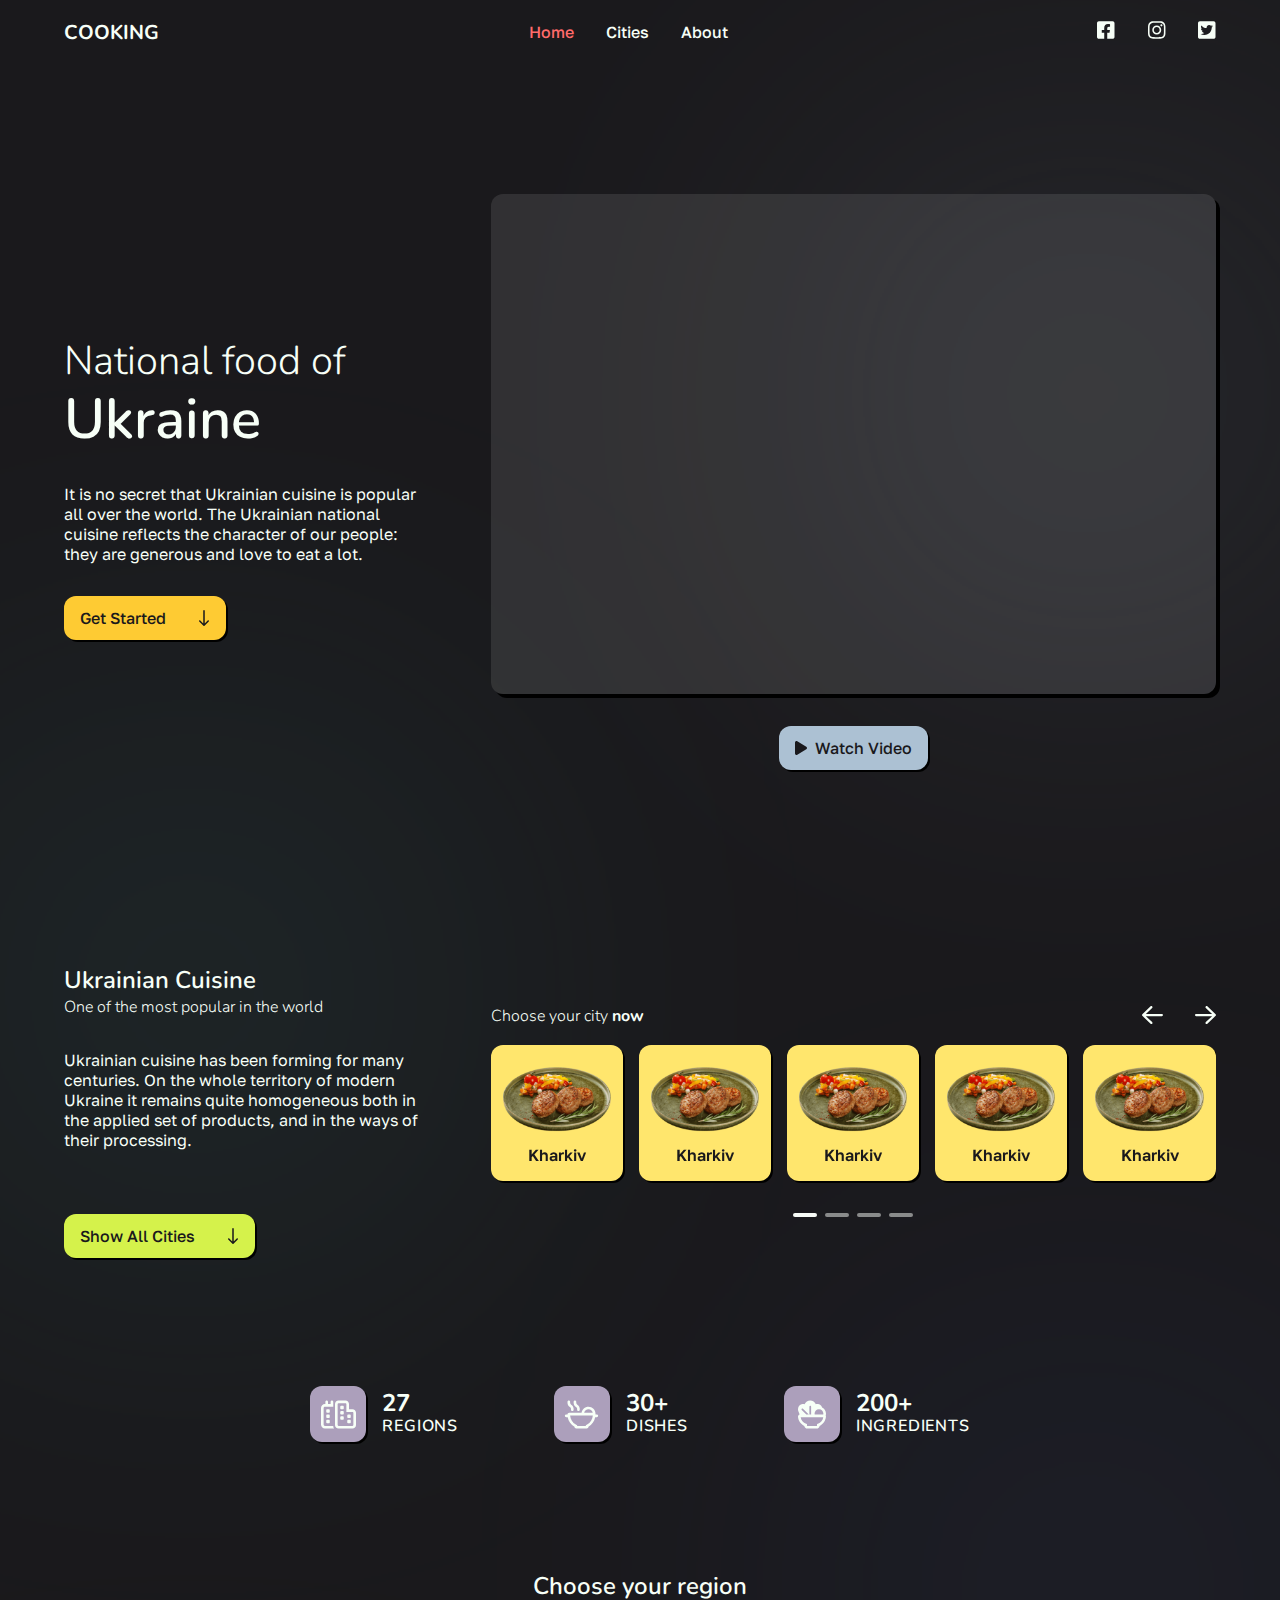
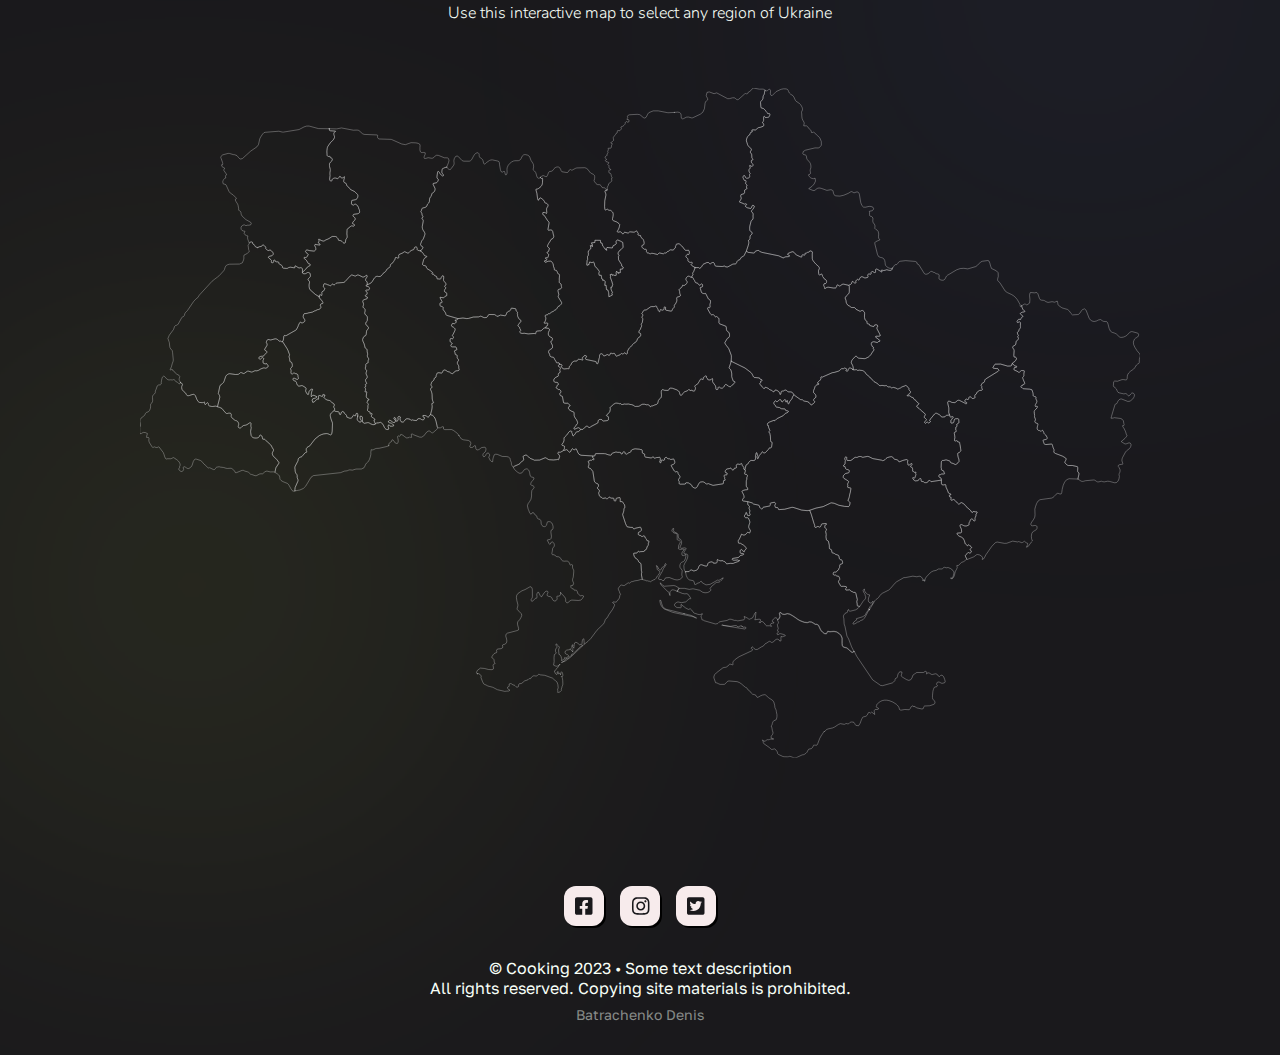
==== commit 7975edcb: "Свёрстана половина страницы 'Cities'" ====
--- a/index.html
+++ b/index.html
@@ -6,7 +6,7 @@
     <meta http-equiv="X-UA-Compatible" content="IE=edge">
     <meta name="viewport" content="width=device-width, initial-scale=1.0">
     <meta name="description" content="Cooking">
-    <title>Cooking</title>
+    <title>Home | Cooking</title>
     <link rel="shortcut icon" href="img/general/favicon.ico" type="image/x-icon">
     <link rel="stylesheet" href="https://cdn.jsdelivr.net/npm/swiper@9/swiper-bundle.min.css" />
     <link rel="stylesheet" href="css/style.min.css">
@@ -221,7 +221,7 @@
                     </div>
                 </div>
             </section>
-            <section class="ukraine-map">
+            <section class="ukraine-map" id="cities">
                 <div class="ukraine-map-description">
                     <h3 class="ukraine-map-title">Choose your region</h3>
                     <p class="ukraine-map-subtitle">Use this interactive map to select any region of Ukraine</p>
@@ -230,7 +230,7 @@
                     <svg width="1665" height="1115" viewBox="0 0 1665 1115" fill="none"
                         xmlns="http://www.w3.org/2000/svg">
                         <g clip-path="url(#clip0_34_59)">
-                            <path data-region-title="Crimea" data-modal-image="img/dishes/modal.webp"
+                            <path data-region-title="Crimea" data-modal-image="img/dishes/modal.webp" data-modal-text='The main dish is red borscht with cabbage, beets and greens. It is always served on the table with cereal porridge. From there came the famous saying "borscht and porridge - our food". Sometimes cereals were replaced with dumplings, dumplings, pies or potatoes.'
                                 d="M1088.27 1115.08L1082.46 1112.79L1081.43 1112.83L1079.65 1113.47L1078.55 1113.67L1072.31 1113.52L1070.3 1113.01L1063.22 1109.68L1061.68 1108.27L1061.13 1105.67L1060.61 1104.61L1057.9 1101.1L1057.08 1100.43L1055.64 1100.52L1053.8 1101.1L1051.47 1101.27L1049.63 1099.81L1048.42 1098.52L1038.45 1091.48L1037.71 1089.78L1037.58 1088.1L1036.47 1085.28L1038.67 1087.78L1041.16 1087.22L1041.8 1086.87L1043.85 1085.3L1044.81 1085.06L1046.97 1085.19L1047.74 1085.1L1048.39 1084.69L1049.84 1084.16L1054.74 1084.04L1055.14 1083.87L1052.1 1083.28L1050.99 1082.33L1050.82 1080.01L1051.7 1078.27L1052.88 1076.78L1053.62 1075.48L1053.94 1073.58L1053.78 1072.33L1052.89 1069.82L1052.28 1066.14L1051.8 1064.23L1050.83 1062.29L1051.9 1061.4L1052.12 1061.06L1052.32 1060.46L1052.93 1057.89L1053.75 1055.5L1055.18 1053.54L1058.74 1052.3L1059.64 1050.85L1060.21 1048.73L1060.54 1046.25L1060.52 1043.36L1059.51 1038.35L1059.23 1036.11L1058.99 1035.45L1057.4 1032.23L1057.04 1030.95L1056.71 1027.49L1055.26 1022.26L1053.04 1019.38L1046.86 1015.39L1041.64 1010.65L1040.39 1010.13L1036.72 1010.63L1033.38 1011.95L1030.22 1013.86L1027.59 1014.61L1026.41 1013.06L1025.58 1011.29L1023.76 1010.36L1019.57 1009.16L1018.07 1007.73L1014.77 1003.59L1012.53 1002.31L1011.68 1001.1L1010.64 999.173L1009.89 998.61L1008.38 998.012L1007.52 997.482L1001.29 992.13L998.014 989.96L994.3 988.469L980.682 987.309L978.951 987.584L977.598 988.548L974.423 992.042L972.834 992.995H966.065L963.915 992.306L960.619 990.579L958.379 990.25L955.772 982.777L955.331 980.721L956.668 976.947L959.527 973.88L970.536 965.446L972.526 964.833L974.768 964.631L976.371 964.115L977.703 963.336L978.946 962.325L979.718 961.408L980.214 960.589L981.182 959.697L982.733 959.416L983.861 959.567L985.758 960.278L986.569 960.382L987.413 960.096L987.51 959.51L987.229 958.409L987.078 957.351L987.274 956.05L987.667 955.174L988.356 954.16L991.233 951.188L997.661 946.824L1018.69 937.018L1019.6 936.296L1019.92 935.161L1019.69 934.888L1018.96 934.533L1017.95 933.452L1018.13 931.626L1019.39 930.444L1020.62 931.223L1022.2 933.276L1025.2 935.003L1028.15 934.659L1034.77 930.511L1038.01 929.099L1038.42 928.397L1041.37 925.082L1042.88 924.459L1046.66 921.971L1048.38 921.248L1049.27 921.615L1051.07 922.934L1051.99 923.112L1052.73 922.973L1054.7 922.356L1056.83 919.69L1058.83 918.348L1059.99 917.848L1061.02 917.672L1062.21 917.917L1063.37 918.492L1064.41 919.374L1064.79 920.331L1065.03 920.68L1065.81 920.757L1067.22 920.536L1067.31 919.41L1067.12 916.346L1067.42 913.054L1069.28 913.887L1070.57 913.184L1073.86 912.309L1074.69 911.797L1073.56 910.802L1071.9 909.958L1066.74 908.591L1064.6 908.807L1063.86 909.147L1063.31 909.863L1062.52 910.397L1062.19 910.593L1060.32 909.183L1062.36 906.409L1062.97 905.198L1062.86 904.957L1061.69 904.468L1061.57 902.897L1062.11 901.467L1062.71 900.415L1062.61 899.641L1061.45 895.122L1061.27 893.334L1062.4 891.762L1063.15 890.443L1062.74 888.707L1061.22 885.775L1064.35 882.483L1065.29 879.439L1064.36 874.359L1065.64 872.666L1070.16 875.879L1073.66 876.181L1077.9 874.915L1082.15 875.881L1086.61 878.435L1091.38 881.569L1095.72 884.694L1098.91 886.534L1102.72 888.056L1106.15 889.29L1111.07 889.868L1114.73 888.628L1118.08 888.948L1121.75 890.879L1124.26 892.676H1127.27L1130.13 894.737L1131.7 898.299L1132.99 901.086L1134.69 903.818L1136.77 905.891L1139.4 907.925L1142.56 908.458L1143.87 906.303L1144.91 904.421L1148.97 905.11L1151.61 904.795L1155.51 904.484L1159.99 905.425L1164.49 908.294L1167.18 911.176L1169.28 915.776V925.195L1169.68 928.37L1171.41 930.576L1176.84 932.074L1181.36 935.58L1184.54 938.923L1186.31 939.425L1189.04 937.68L1193.26 946.034L1219.81 985.395L1233.27 994.821L1236.55 995.114L1252.73 990.541L1254.49 989.284L1256.84 986.764L1257.18 985.616L1257.26 984.549L1257.83 983.234L1259.3 982.862L1259.69 982.522L1261.05 980.613L1261.31 980.063L1261.55 977.834L1262.41 975.272L1263.75 973.074L1265.52 972.012L1268.39 972.257L1268.71 974.135L1267.93 976.303L1267.5 978.418L1268.04 979.739L1269.5 980.948L1276.42 985.112L1279.8 986.247L1282.8 985.616L1285.4 982.216L1286.55 978.406L1287 977.575L1289.67 975.923L1291.65 973.919L1293.57 973.223L1304.25 973.266L1305.54 972.572L1307.18 971.208L1309.2 971.804L1310.07 973.88L1309.47 975.655L1309.66 975.646L1310.39 975.105L1311.14 974.376L1312.48 973.802L1314.41 974.198L1317.54 976.24L1319.11 976.58L1324.53 975.324L1326.71 975.749L1329.18 978.987L1330.45 980.122L1331.46 979.811L1333.15 978.089L1335.06 977.731L1336.68 978.645L1338.19 980.394L1339.92 985.06L1340.65 988.413L1339.76 990.225L1336.5 991.112L1335.27 991.196L1334.03 990.878L1331.17 989.343L1329.2 989.07L1327.8 989.419L1326.8 990.559L1326.41 992.878L1326.63 993.531L1327.22 994.049L1327.64 995.008L1326.81 996.519L1325.78 997.104L1323.55 997.253L1323.05 997.46L1321.93 999.074L1320.96 1001.65L1320.23 1004.42L1319.46 1012.05L1319.4 1014.85L1319.92 1017.34L1322.35 1020.08L1323.72 1022.28L1323.5 1024.65L1322.04 1026.07L1315.25 1028.55L1306.82 1028.97L1305.96 1029.22L1305.33 1029.67L1305.03 1030.3L1304.55 1032.42L1304.02 1033.45L1301.83 1033.99L1293.5 1032.15L1288.93 1029.34V1030.16L1285.61 1028.69L1283.81 1030.49L1282.34 1033.38L1280.69 1035.24L1273.34 1034.78L1266.94 1035.97L1264.68 1034.9L1263.79 1031.73L1263.26 1030.48L1260.59 1027.23L1259.52 1026.22L1253.63 1022.48L1247.04 1019.91L1243.13 1019.27L1239.23 1019.3L1235.55 1020.1L1232.29 1021.69L1227.51 1025.57L1226.89 1026.44L1226.68 1027.82L1226.16 1029.02L1225.94 1029.83L1226.19 1030.91L1226.55 1031.31L1229.44 1032.6V1034.12L1227.77 1034.91L1224.72 1034.71L1223.56 1035.13L1222.66 1036.36L1222.53 1037.9L1223.35 1043.13L1218.27 1039.12L1218.24 1039.16L1217.15 1039.96L1216.28 1040.81L1213.91 1039.38L1212.75 1040.17L1210.7 1044.36L1208.79 1046.1L1204.66 1047.07L1203.32 1047.74L1201.13 1051.82L1199.2 1057.43L1196.39 1061.92L1191.8 1061.17L1190.68 1059.59L1189.79 1057.71L1188.82 1056.38L1187.16 1055.78L1184.23 1055.65L1183.39 1055.8L1182.44 1056.29L1181.89 1056.87L1181.31 1057.56L1180.38 1058.35L1178.46 1058.71L1175.56 1058.01L1174.42 1058.78L1172.68 1059.54L1166.25 1058.4L1163.06 1059.59L1156.67 1063.92L1153.12 1065.54L1145.63 1067.18L1142.77 1068.43L1139.83 1071.61L1139.6 1070.57L1136.37 1075.18L1135.91 1076.03L1134.96 1077.26L1131.86 1082.71L1128.29 1092.09L1127.24 1094.05L1126.11 1094.41L1123.91 1094.12L1122.69 1094.15L1121.73 1094.03L1121.58 1094.08L1121.37 1094.29L1121.36 1094.46L1121.4 1094.94L1121.09 1095.58L1119.16 1098.79L1117.72 1100.01L1113.41 1100.91L1112.39 1102.2L1111.61 1104.04L1110.35 1106.24L1109.24 1107.39L1106.03 1109.63L1104.6 1110.11L1102.4 1110.44L1092.58 1115.13L1090.47 1115.44L1088.27 1115.08Z"
                                 stroke="white" stroke-width="0.5" />
                             <path data-region-title="Chernihiv" data-modal-image="img/dishes/modal.webp" data-modal-text='The main dish is red borscht with cabbage, beets and greens. It is always served on the table with cereal porridge. From there came the famous saying "borscht and porridge - our food". Sometimes cereals were replaced with dumplings, dumplings, pies or potatoes.'
--- a/css/style.min.css
+++ b/css/style.min.css
@@ -1 +1 @@
-*{box-sizing:border-box}html,body{scroll-behavior:smooth}body{margin:0;padding:0;position:relative;z-index:1;background-color:#1a191c;color:#f7fff7;font-family:"Golos Text",sans-serif;font-weight:400}h1,h3,p{margin:0;padding:0}a{text-decoration:none;color:#f7fff7}a:visited{text-decoration:none}.container{margin:0 64px}.columns{display:flex;justify-content:space-between;align-items:center;gap:64px}section{padding:64px 0}.header-navigation{height:64px;display:flex;justify-content:space-between;align-items:center}.header-logo{font-size:20px;text-transform:uppercase;transition:color .15s ease;font-family:"Nunito",sans-serif;font-weight:700}.header-logo:hover{color:#ff6b6b}.header-links,.header-social-links{list-style-type:none;margin:0;padding:0;display:flex;align-items:center;gap:32px}.header-link{padding:22px 0;transition:color .15s ease;font-family:"Golos Text",sans-serif;font-weight:500}.header-link:hover{color:#ff6b6b}.header-social-link svg path{transition:fill .15s ease}.header-social-link{padding:22px 0}.header-social-link:hover svg path{fill:#ff6b6b}.first-screen{height:calc(100vh - 64px);height:calc(var(--vh, 1vh)*100 - 64px);display:grid;align-items:center;padding:0}.get-started{width:33.3333333333%;display:flex;flex-direction:column;align-items:flex-start}.media{width:66.6666666667%;display:flex;flex-direction:column;align-items:center}.get-started-title{max-width:350px;margin-bottom:32px;font-size:56px;line-height:64px;font-family:"Nunito",sans-serif;font-weight:600}.get-started-title .subtitle{font-size:40px;line-height:normal;font-family:"Nunito",sans-serif;font-weight:300}.get-started-description{margin-bottom:32px}.get-started-button{background-color:#fecb33;color:#1a191c;padding:12px 16px;display:flex;align-items:center;justify-content:space-between;gap:32px;box-shadow:2px 2px 0px #000;border-radius:12px;transition:background-color .15s ease;font-family:"Golos Text",sans-serif;font-weight:500}.get-started-button:hover{background-color:#fede7f}.get-started-button:hover svg{transform:translateY(3px)}.get-started-button svg{transition:transform .15s ease}.media-container{width:100%;height:450px;background:rgba(255,255,255,.1);box-shadow:4px 4px 0px #000;border-radius:12px;margin-bottom:32px}.watch-video-button{background-color:#acc1d3;color:#1a191c;padding:12px 16px;display:flex;align-items:center;justify-content:space-between;gap:8px;box-shadow:2px 2px 0px #000;border-radius:12px;transition:background-color .15s ease;font-family:"Golos Text",sans-serif;font-weight:500}.watch-video-button:hover{background-color:#dee6ee}.cities-slider-description{width:33.3333333333%;display:flex;flex-direction:column;align-items:flex-start}.cities-slider-content{width:66.6666666667%;display:flex;flex-direction:column}.cities-slider-title{font-size:24px;font-family:"Nunito",sans-serif;font-weight:600}.cities-slider-subtitle{margin-bottom:32px;font-family:"Nunito",sans-serif;font-weight:300}.cities-slider-description-text{margin-bottom:64px}.show-all-cities-button{background-color:#d5f24b;color:#1a191c;padding:12px 16px;display:flex;align-items:center;justify-content:space-between;gap:32px;box-shadow:2px 2px 0px #000;border-radius:12px;transition:background-color .15s ease;font-family:"Golos Text",sans-serif;font-weight:500}.show-all-cities-button:hover{background-color:#e6f792}.show-all-cities-button:hover svg{transform:translateY(3px)}.show-all-cities-button svg{transition:transform .15s ease}.cities-slider-navigation{display:flex;justify-content:space-between;margin-bottom:16px}.cities-slider-text{margin:0;font-family:"Nunito",sans-serif;font-weight:300}.cities-slider-text span{font-family:"Nunito",sans-serif;font-weight:700}.cities-slider-navigation-buttons{display:flex;gap:32px}.cities-slider-previous svg,.cities-slider-next svg{transition:filter .15s ease}.cities-slider-previous:hover svg,.cities-slider-next:hover svg{filter:drop-shadow(0 0 2px #ffffff)}.cities-slider-items{display:flex;justify-content:space-between;align-items:center}.cities-slider-item{width:20%;display:flex;flex-direction:column;align-items:center;gap:8px;border-radius:12px;background-color:#ffe66d;color:#1a191c;box-shadow:2px 2px 0px #000;padding:16px 12px;transition:background-color .15s ease}.cities-slider-item:hover{background-color:#fff3ba}.cities-slider-item-image{width:100%;max-height:100px;-o-object-fit:contain;object-fit:contain}.cities-slider-item-title{font-family:"Golos Text",sans-serif;font-weight:600}.cities-slider-pagination{margin-top:32px;display:flex;justify-content:center;gap:8px}.cities-slider-pagination-bullet{display:block;background-color:rgba(247,251,247,.5);border-radius:4px;width:24px;height:4px;cursor:pointer}.cities-slider-pagination-bullet-active{display:block;background-color:#f7fbf7;border-radius:4px;width:24px;height:4px;cursor:pointer}.icon-stats-items{display:flex;justify-content:center;gap:96px}.icon-stats-item{display:flex;align-items:center;gap:16px}.icon-stats-icon{border-radius:12px;background-color:#ac9fbb;box-shadow:2px 2px 0px #000;width:56px;height:56px;display:flex;justify-content:center;align-items:center}.icon-stats-number{font-size:24px;line-height:24px;font-family:"Nunito",sans-serif;font-weight:700}.icon-stats-title{letter-spacing:.05em;text-transform:uppercase;font-family:"Nunito",sans-serif;font-weight:600}footer{padding:64px 0 32px 0}.footer-content{display:flex;justify-content:center;text-align:center}.footer-social-links{list-style-type:none;margin:0;padding:0;display:flex;align-items:center;justify-content:center;gap:16px;margin-bottom:32px}.footer-social-link{border-radius:12px;background-color:#f7ebec;color:#1a191c;box-shadow:2px 2px 0px #000;width:40px;height:40px;display:flex;justify-content:center;align-items:center;transition:background-color .15s ease}.footer-social-link svg path{fill:#1a191c}.footer-social-link:hover{background-color:#e8c7c9}.author-name{margin-top:8px;font-size:14px;color:rgba(247,255,247,.5)}.color-circle{opacity:.5;width:256px;height:256px;position:absolute;-webkit-user-select:none;-moz-user-select:none;user-select:none;border-radius:50%;filter:blur(256px);z-index:-99999}.ukraine-map-description{display:flex;flex-direction:column;align-items:center;margin-bottom:64px}.ukraine-map-title{font-size:24px;font-family:"Nunito",sans-serif;font-weight:600}.ukraine-map-subtitle{font-family:"Nunito",sans-serif;font-weight:300}.ukraine-map-wrapper{display:flex;justify-content:center}.ukraine-map-wrapper svg{max-width:1000px;width:auto;height:auto}.ukraine-map-wrapper svg path{cursor:pointer;pointer-events:all;fill:rgba(255,255,255,0);transition:fill .15s ease}.ukraine-map-wrapper svg path:hover{fill:rgba(255,255,255,.1)}.region-hint{position:absolute;background-color:#ffe66d;box-shadow:2px 2px 0px #000;color:#1a191c;font-size:18px;padding:6px 12px;margin-left:15px;margin-top:15px;border-radius:12px;max-width:450px;text-align:center;font-family:"Golos Text",sans-serif;font-weight:500}.modal-overlay{opacity:0;visibility:hidden;position:fixed;top:0;left:0;width:100%;height:100%;background-color:rgba(0,0,0,.5);z-index:100;transition:opacity .15s ease,visibility .15s ease}.modal-overlay.active{opacity:1;visibility:visible}.modal{opacity:0;visibility:hidden;width:500px;max-height:85%;position:fixed;top:50%;left:50%;transform:translate(-50%, -50%);z-index:101;padding:32px;border-radius:12px;background-color:#1a191c;text-align:center;overflow-y:auto;transition:opacity .15s ease,visibility .15s ease}.modal.active{opacity:1;visibility:visible;overflow:auto}.modal-image{width:100%;border-radius:12px;box-shadow:4px 4px 0px #000;margin-bottom:32px}.modal-title{font-size:24px;margin-bottom:16px;display:inline-block;border-bottom:1px solid rgba(0,0,0,0);font-family:"Nunito",sans-serif;font-weight:600;transition:border-color .15s ease}.modal-title:hover{border-color:#f7fff7}.modal-text{text-align:justify;margin-bottom:32px}.modal-go-to-button{background-color:#ffe66d;color:#1a191c;padding:12px 16px;display:inline-flex;align-items:center;margin-left:auto;justify-content:space-between;gap:32px;box-shadow:2px 2px 0px #000;border-radius:12px;transition:background-color .15s ease;font-family:"Golos Text",sans-serif;font-weight:500}.modal-go-to-button:hover{background-color:#fff3ba}.modal-go-to-button:hover svg{transform:translateX(3px)}.modal-go-to-button svg{transition:transform .15s ease}/*# sourceMappingURL=style.min.css.map */+*{box-sizing:border-box}html,body{scroll-behavior:smooth}body{margin:0;padding:0;position:relative;z-index:1;background-color:#1a191c;color:#f7fff7;font-family:"Golos Text",sans-serif;font-weight:400}h1,h3,p{margin:0;padding:0}a{text-decoration:none;color:#f7fff7}a:visited{text-decoration:none}.container{margin:0 64px}.columns{display:flex;justify-content:space-between;align-items:center;gap:64px}section{padding:64px 0}.header-navigation{height:64px;display:flex;justify-content:space-between;align-items:center}.header-logo{font-size:20px;text-transform:uppercase;transition:color .15s ease;font-family:"Nunito",sans-serif;font-weight:700}.header-logo:hover{color:#ff6b6b}.header-links,.header-social-links{list-style-type:none;margin:0;padding:0;display:flex;align-items:center;gap:32px}.header-link{padding:22px 0;transition:color .15s ease;font-family:"Golos Text",sans-serif;font-weight:500}.header-link:hover,.header-link.current{color:#ff6b6b}.header-social-link svg path{transition:fill .15s ease}.header-social-link{padding:22px 0}.header-social-link:hover svg path{fill:#ff6b6b}.first-screen{height:calc(100vh - 64px);height:calc(var(--vh, 1vh)*100 - 64px);display:grid;align-items:center;padding:0}.get-started{width:33.3333333333%;display:flex;flex-direction:column;align-items:flex-start}.media{width:66.6666666667%;display:flex;flex-direction:column;align-items:center}.get-started-title{max-width:350px;margin-bottom:32px;font-size:56px;line-height:64px;font-family:"Nunito",sans-serif;font-weight:600}.get-started-title .subtitle{font-size:40px;line-height:normal;font-family:"Nunito",sans-serif;font-weight:300}.get-started-description{margin-bottom:32px}.get-started-button{background-color:#fecb33;color:#1a191c;padding:12px 16px;display:flex;align-items:center;justify-content:space-between;gap:32px;box-shadow:2px 2px 0px #000;border-radius:12px;transition:background-color .15s ease;font-family:"Golos Text",sans-serif;font-weight:500}.get-started-button:hover{background-color:#fede7f}.get-started-button:hover svg{transform:translateY(3px)}.get-started-button svg{transition:transform .15s ease}.media-container{width:100%;height:500px;background:rgba(255,255,255,.1);box-shadow:4px 4px 0px #000;border-radius:12px;margin-bottom:32px}.watch-video-button{background-color:#acc1d3;color:#1a191c;padding:12px 16px;display:flex;align-items:center;justify-content:space-between;gap:8px;box-shadow:2px 2px 0px #000;border-radius:12px;transition:background-color .15s ease;font-family:"Golos Text",sans-serif;font-weight:500}.watch-video-button:hover{background-color:#dee6ee}.cities-slider-description{width:33.3333333333%;display:flex;flex-direction:column;align-items:flex-start}.cities-slider-content{width:66.6666666667%;display:flex;flex-direction:column}.cities-slider-title{font-size:24px;font-family:"Nunito",sans-serif;font-weight:600}.cities-slider-subtitle{margin-bottom:32px;font-family:"Nunito",sans-serif;font-weight:300}.cities-slider-description-text{margin-bottom:64px}.show-all-cities-button{background-color:#d5f24b;color:#1a191c;padding:12px 16px;display:flex;align-items:center;justify-content:space-between;gap:32px;box-shadow:2px 2px 0px #000;border-radius:12px;transition:background-color .15s ease;font-family:"Golos Text",sans-serif;font-weight:500}.show-all-cities-button:hover{background-color:#e6f792}.show-all-cities-button:hover svg{transform:translateY(3px)}.show-all-cities-button svg{transition:transform .15s ease}.cities-slider-navigation{display:flex;justify-content:space-between;margin-bottom:16px}.cities-slider-text{margin:0;font-family:"Nunito",sans-serif;font-weight:300}.cities-slider-text span{font-family:"Nunito",sans-serif;font-weight:700}.cities-slider-navigation-buttons{display:flex;gap:32px}.cities-slider-previous svg,.cities-slider-next svg{transition:filter .15s ease}.cities-slider-previous:hover svg,.cities-slider-next:hover svg{filter:drop-shadow(0 0 2px #ffffff)}.cities-slider-items{display:flex;justify-content:space-between;align-items:center}.cities-slider-item{width:20%;display:flex;flex-direction:column;align-items:center;gap:8px;border-radius:12px;background-color:#ffe66d;color:#1a191c;box-shadow:2px 2px 0px #000;padding:16px 12px;transition:background-color .15s ease}.cities-slider-item:hover{background-color:#fff3ba}.cities-slider-item-image{width:100%;max-height:100px;-o-object-fit:contain;object-fit:contain}.cities-slider-item-title{font-family:"Golos Text",sans-serif;font-weight:600}.cities-slider-pagination{margin-top:32px;display:flex;justify-content:center;gap:8px}.cities-slider-pagination-bullet{display:block;background-color:rgba(247,251,247,.5);border-radius:4px;width:24px;height:4px;cursor:pointer}.cities-slider-pagination-bullet-active{display:block;background-color:#f7fbf7;border-radius:4px;width:24px;height:4px;cursor:pointer}.icon-stats-items{display:flex;justify-content:center;gap:96px}.icon-stats-item{display:flex;align-items:center;gap:16px}.icon-stats-icon{border-radius:12px;background-color:#ac9fbb;box-shadow:2px 2px 0px #000;width:56px;height:56px;display:flex;justify-content:center;align-items:center}.icon-stats-number{font-size:24px;line-height:24px;font-family:"Nunito",sans-serif;font-weight:700}.icon-stats-title{letter-spacing:.05em;text-transform:uppercase;font-family:"Nunito",sans-serif;font-weight:600}footer{padding:64px 0 32px 0}.footer-content{display:flex;justify-content:center;text-align:center}.footer-social-links{list-style-type:none;margin:0;padding:0;display:flex;align-items:center;justify-content:center;gap:16px;margin-bottom:32px}.footer-social-link{border-radius:12px;background-color:#f7ebec;color:#1a191c;box-shadow:2px 2px 0px #000;width:40px;height:40px;display:flex;justify-content:center;align-items:center;transition:background-color .15s ease}.footer-social-link svg path{fill:#1a191c}.footer-social-link:hover{background-color:#e8c7c9}.author-name{margin-top:8px;font-size:14px;color:rgba(247,255,247,.5)}.color-circle{opacity:.5;width:256px;height:256px;position:absolute;-webkit-user-select:none;-moz-user-select:none;user-select:none;border-radius:50%;filter:blur(256px);z-index:-99999}.ukraine-map-description{display:flex;flex-direction:column;align-items:center;margin-bottom:64px}.ukraine-map-title{font-size:24px;font-family:"Nunito",sans-serif;font-weight:600}.ukraine-map-subtitle{font-family:"Nunito",sans-serif;font-weight:300}.ukraine-map-wrapper{display:flex;justify-content:center}.ukraine-map-wrapper svg{max-width:1000px;width:auto;height:auto}.ukraine-map-wrapper svg path{cursor:pointer;pointer-events:all;fill:rgba(255,255,255,0);transition:fill .15s ease}.ukraine-map-wrapper svg path:hover{fill:rgba(255,255,255,.1)}.region-hint{position:absolute;background-color:#ffe66d;box-shadow:2px 2px 0px #000;color:#1a191c;font-size:16px;padding:6px 12px;margin-left:15px;margin-top:15px;border-radius:12px;max-width:450px;text-align:center;font-family:"Golos Text",sans-serif;font-weight:500}.modal-overlay{opacity:0;visibility:hidden;position:fixed;top:0;left:0;width:100%;height:100%;background-color:rgba(0,0,0,.5);z-index:100;transition:opacity .15s ease,visibility .15s ease}.modal-overlay.active{opacity:1;visibility:visible}.modal{opacity:0;visibility:hidden;width:500px;max-height:85%;position:fixed;top:50%;left:50%;transform:translate(-50%, -50%);z-index:101;padding:32px;border-radius:12px;background-color:#1a191c;text-align:center;overflow-y:auto;transition:opacity .15s ease,visibility .15s ease}.modal.active{opacity:1;visibility:visible;overflow:auto}.modal-image{width:100%;border-radius:12px;box-shadow:4px 4px 0px #000;margin-bottom:32px}.modal-title{font-size:24px;margin-bottom:16px;display:inline-block;border-bottom:1px solid rgba(0,0,0,0);font-family:"Nunito",sans-serif;font-weight:600;transition:border-color .15s ease}.modal-title:hover{border-color:#f7fff7}.modal-text{text-align:justify;margin-bottom:32px}.modal-go-to-button{background-color:#ffe66d;color:#1a191c;padding:12px 16px;display:inline-flex;align-items:center;margin-left:auto;justify-content:space-between;gap:32px;box-shadow:2px 2px 0px #000;border-radius:12px;transition:background-color .15s ease;font-family:"Golos Text",sans-serif;font-weight:500}.modal-go-to-button:hover{background-color:#fff3ba}.modal-go-to-button:hover svg{transform:translateX(3px)}.modal-go-to-button svg{transition:transform .15s ease}.ticker{display:flex;flex-direction:column;gap:8px;overflow-x:hidden}.ticker-list{display:flex}.ticker-items{display:flex;gap:16px}.ticker-items.to-right{color:#2c80e3;animation:tickerToRight 30s linear infinite}.ticker-items.to-left{color:#f9e13b;animation-name:tickerToLeft}.ticker-item{font-size:24px;text-transform:uppercase;white-space:nowrap;font-family:"Golos Text",sans-serif;font-weight:600}@keyframes tickerToRight{100%{transform:translateX(-100%)}}@keyframes tickerToLeft{100%{transform:translateX(-100%)}}.page-title{margin-top:96px;font-size:40px;margin-bottom:32px;text-align:center;font-family:"Nunito",sans-serif;font-weight:600}.cities-cards-description{display:flex;flex-direction:column;align-items:center;justify-content:center;margin-bottom:64px}.cities-cards-title{font-size:24px;font-family:"Nunito",sans-serif;font-weight:600}.cities-cards-subtitle{margin-bottom:32px;font-family:"Nunito",sans-serif;font-weight:300}.cities-cards-masonry{display:grid;grid-template-columns:repeat(5, 1fr);grid-template-rows:masonry;gap:32px}.cities-card{display:flex;flex-direction:column;gap:16px;background-color:#252427;border-radius:12px;box-shadow:4px 4px 0px #000;transition:background-color .15s ease}.cities-card:hover{background-color:#302f32}.cities-card:hover .cities-card-image{opacity:.75}.cities-card-image{border-top-left-radius:12px;border-top-right-radius:12px;width:100%;opacity:.6;transition:opacity .15s ease}.cities-card-description{padding:0 0 24px 16px}.cities-card-name{font-size:20px;font-family:"Golos Text",sans-serif;font-weight:500}.cities-card-attraction{font-size:14px}/*# sourceMappingURL=style.min.css.map */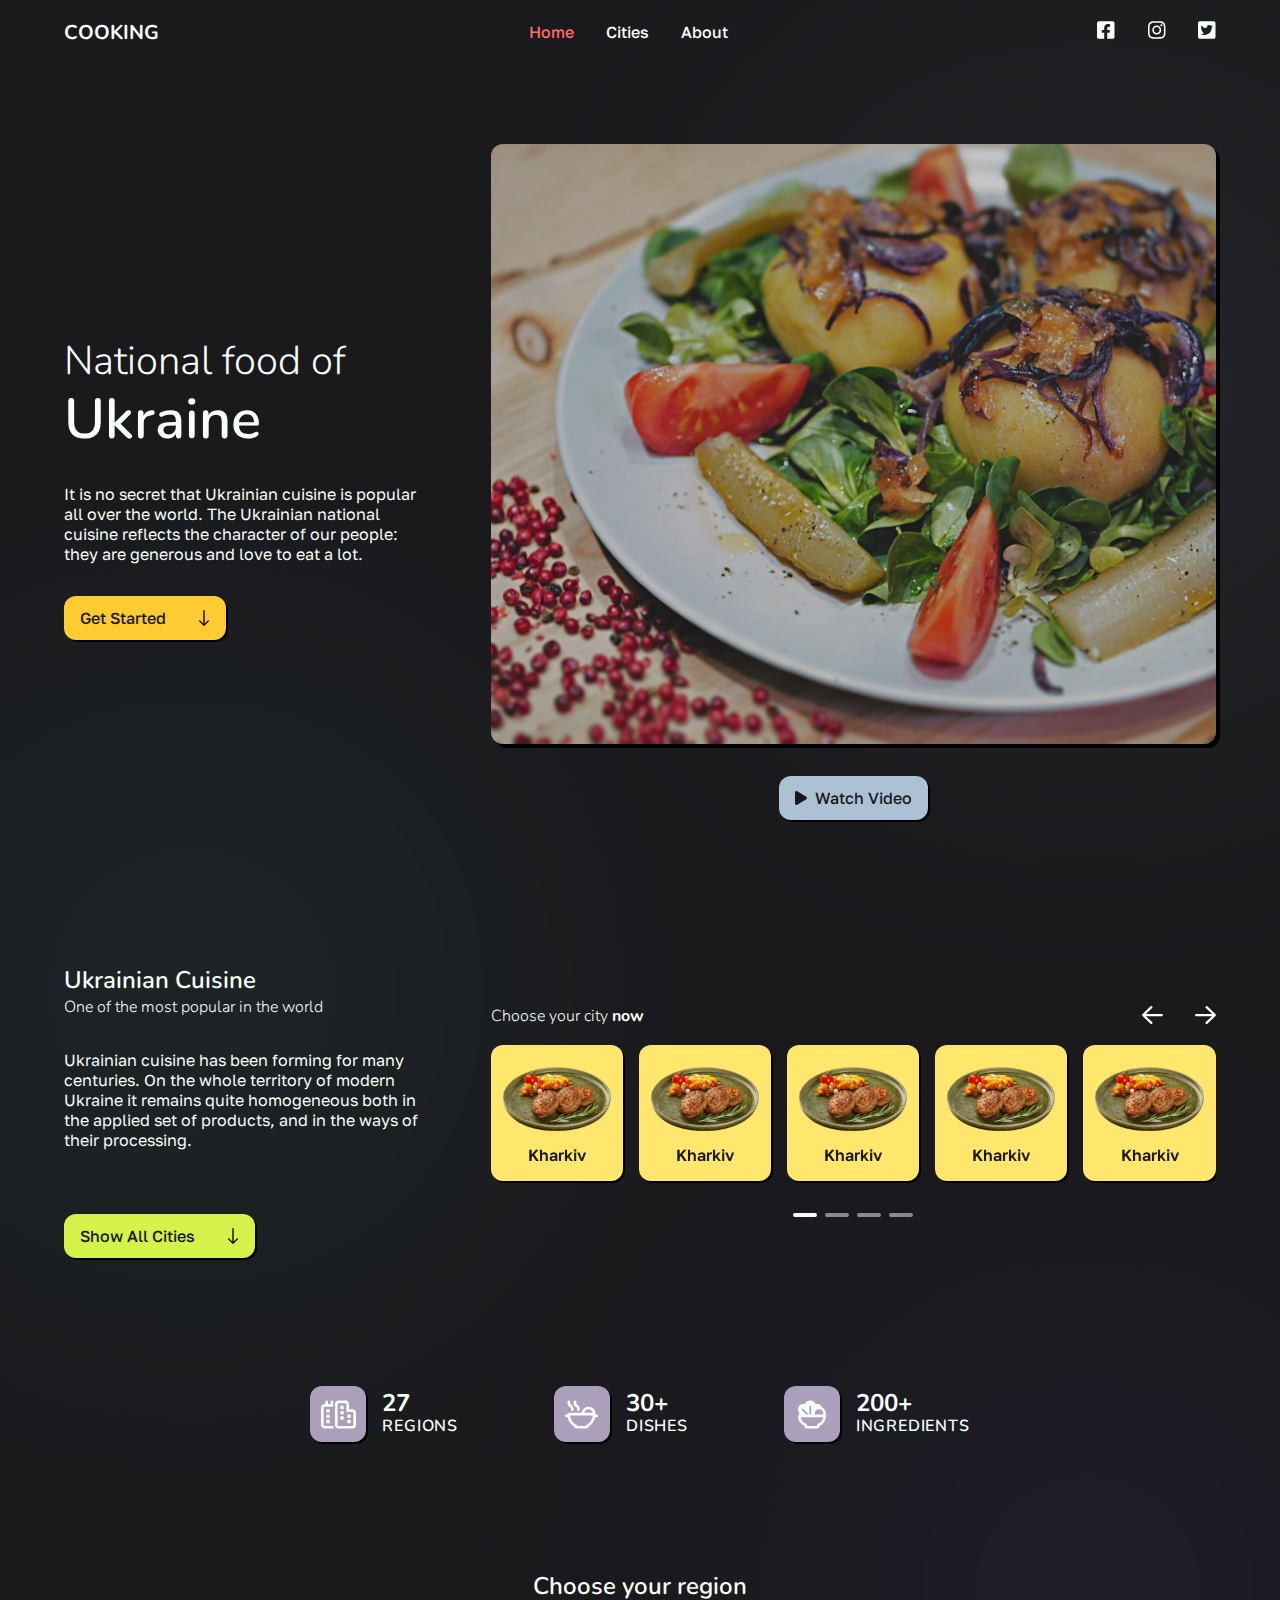
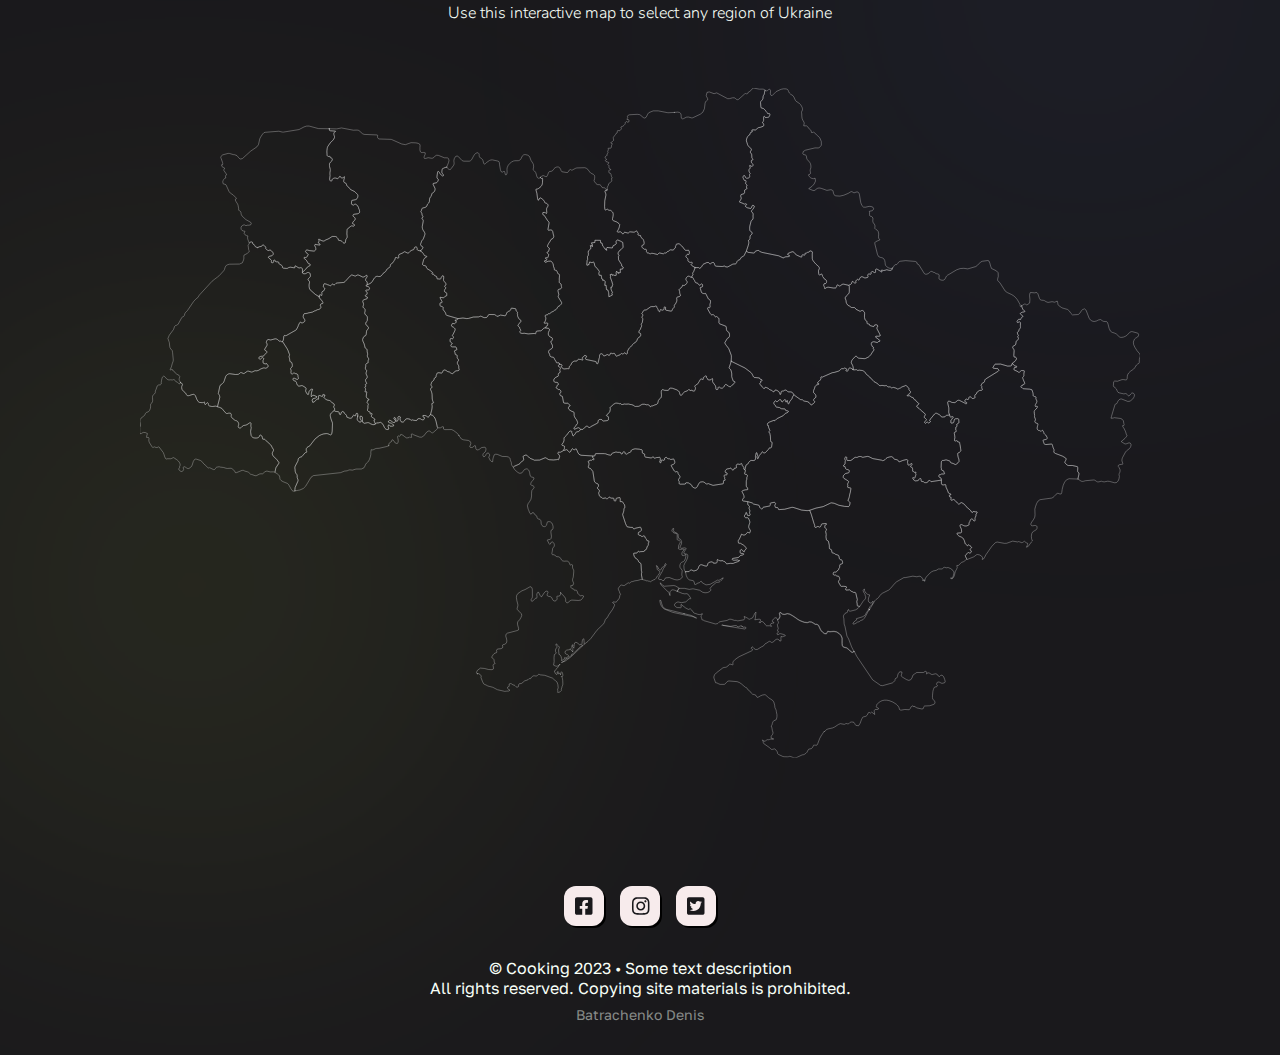
==== commit 837041c7: "Адаптив всех страниц" ====
--- a/index.html
+++ b/index.html
@@ -9,6 +9,7 @@
     <title>Home | Cooking</title>
     <link rel="shortcut icon" href="img/general/favicon.ico" type="image/x-icon">
     <link rel="stylesheet" href="https://cdn.jsdelivr.net/npm/swiper@9/swiper-bundle.min.css" />
+    <link rel="stylesheet" href="libs/mmenu-light/mmenu-light.css">
     <link rel="stylesheet" href="css/style.min.css">
     <link rel="preconnect" href="https://fonts.googleapis.com">
     <link rel="preconnect" href="https://fonts.gstatic.com" crossorigin>
@@ -29,7 +30,7 @@
                 </ul>
                 <ul class="header-social-links">
                     <li>
-                        <a href="#" class="header-social-link">
+                        <a href="#" target="_blank" rel="noopener noreferrer" class="header-social-link">
                             <svg width="18" height="18" viewBox="0 0 18 18" fill="none"
                                 xmlns="http://www.w3.org/2000/svg">
                                 <path
@@ -39,7 +40,7 @@
                         </a>
                     </li>
                     <li>
-                        <a href="#" class="header-social-link">
+                        <a href="#" target="_blank" rel="noopener noreferrer" class="header-social-link">
                             <svg width="19" height="18" viewBox="0 0 19 18" fill="none"
                                 xmlns="http://www.w3.org/2000/svg">
                                 <path
@@ -49,7 +50,7 @@
                         </a>
                     </li>
                     <li>
-                        <a href="#" class="header-social-link">
+                        <a href="#" target="_blank" rel="noopener noreferrer" class="header-social-link">
                             <svg width="18" height="18" viewBox="0 0 18 18" fill="none"
                                 xmlns="http://www.w3.org/2000/svg">
                                 <path
@@ -83,7 +84,10 @@
                         </a>
                     </div>
                     <div class="media">
-                        <div class="media-container"></div>
+                        <div class="media-container">
+                            <img src="img/media/media.jpg" alt="media image" class="media-image">
+                            <video class="media-video hidden" src="img/media/media.webm" autoplay muted controls></video>
+                        </div>
                         <a href="#" class="watch-video-button">
                             <svg width="12" height="16" viewBox="0 0 12 16" fill="none"
                                 xmlns="http://www.w3.org/2000/svg">
@@ -326,7 +330,7 @@
                 <nav class="footer-navigation">
                     <ul class="footer-social-links">
                         <li>
-                            <a href="#" class="footer-social-link">
+                            <a href="#" target="_blank" rel="noopener noreferrer" class="footer-social-link">
                                 <svg width="18" height="18" viewBox="0 0 18 18" fill="none"
                                     xmlns="http://www.w3.org/2000/svg">
                                     <path
@@ -336,7 +340,7 @@
                             </a>
                         </li>
                         <li>
-                            <a href="#" class="footer-social-link">
+                            <a href="#" target="_blank" rel="noopener noreferrer" class="footer-social-link">
                                 <svg width="19" height="18" viewBox="0 0 19 18" fill="none"
                                     xmlns="http://www.w3.org/2000/svg">
                                     <path
@@ -346,7 +350,7 @@
                             </a>
                         </li>
                         <li>
-                            <a href="#" class="footer-social-link">
+                            <a href="#" target="_blank" rel="noopener noreferrer" class="footer-social-link">
                                 <svg width="18" height="18" viewBox="0 0 18 18" fill="none"
                                     xmlns="http://www.w3.org/2000/svg">
                                     <path
@@ -365,6 +369,7 @@
     </footer>
 
     <script src="https://cdn.jsdelivr.net/npm/swiper@9/swiper-bundle.min.js"></script>
+    <script src="libs/mmenu-light/mmenu-light.js"></script>
     <script src="js/script.js"></script>
 </body>
 
--- a/css/style.min.css
+++ b/css/style.min.css
@@ -1 +1 @@
-*{box-sizing:border-box}html,body{scroll-behavior:smooth}body{margin:0;padding:0;position:relative;z-index:1;background-color:#1a191c;color:#f7fff7;font-family:"Golos Text",sans-serif;font-weight:400}h1,h3,p{margin:0;padding:0}a{text-decoration:none;color:#f7fff7}a:visited{text-decoration:none}.container{margin:0 64px}.columns{display:flex;justify-content:space-between;align-items:center;gap:64px}section{padding:64px 0}.header-navigation{height:64px;display:flex;justify-content:space-between;align-items:center}.header-logo{font-size:20px;text-transform:uppercase;transition:color .15s ease;font-family:"Nunito",sans-serif;font-weight:700}.header-logo:hover{color:#ff6b6b}.header-links,.header-social-links{list-style-type:none;margin:0;padding:0;display:flex;align-items:center;gap:32px}.header-link{padding:22px 0;transition:color .15s ease;font-family:"Golos Text",sans-serif;font-weight:500}.header-link:hover,.header-link.current{color:#ff6b6b}.header-social-link svg path{transition:fill .15s ease}.header-social-link{padding:22px 0}.header-social-link:hover svg path{fill:#ff6b6b}.first-screen{height:calc(100vh - 64px);height:calc(var(--vh, 1vh)*100 - 64px);display:grid;align-items:center;padding:0}.get-started{width:33.3333333333%;display:flex;flex-direction:column;align-items:flex-start}.media{width:66.6666666667%;display:flex;flex-direction:column;align-items:center}.get-started-title{max-width:350px;margin-bottom:32px;font-size:56px;line-height:64px;font-family:"Nunito",sans-serif;font-weight:600}.get-started-title .subtitle{font-size:40px;line-height:normal;font-family:"Nunito",sans-serif;font-weight:300}.get-started-description{margin-bottom:32px}.get-started-button{background-color:#fecb33;color:#1a191c;padding:12px 16px;display:flex;align-items:center;justify-content:space-between;gap:32px;box-shadow:2px 2px 0px #000;border-radius:12px;transition:background-color .15s ease;font-family:"Golos Text",sans-serif;font-weight:500}.get-started-button:hover{background-color:#fede7f}.get-started-button:hover svg{transform:translateY(3px)}.get-started-button svg{transition:transform .15s ease}.media-container{width:100%;height:500px;background:rgba(255,255,255,.1);box-shadow:4px 4px 0px #000;border-radius:12px;margin-bottom:32px}.watch-video-button{background-color:#acc1d3;color:#1a191c;padding:12px 16px;display:flex;align-items:center;justify-content:space-between;gap:8px;box-shadow:2px 2px 0px #000;border-radius:12px;transition:background-color .15s ease;font-family:"Golos Text",sans-serif;font-weight:500}.watch-video-button:hover{background-color:#dee6ee}.cities-slider-description{width:33.3333333333%;display:flex;flex-direction:column;align-items:flex-start}.cities-slider-content{width:66.6666666667%;display:flex;flex-direction:column}.cities-slider-title{font-size:24px;font-family:"Nunito",sans-serif;font-weight:600}.cities-slider-subtitle{margin-bottom:32px;font-family:"Nunito",sans-serif;font-weight:300}.cities-slider-description-text{margin-bottom:64px}.show-all-cities-button{background-color:#d5f24b;color:#1a191c;padding:12px 16px;display:flex;align-items:center;justify-content:space-between;gap:32px;box-shadow:2px 2px 0px #000;border-radius:12px;transition:background-color .15s ease;font-family:"Golos Text",sans-serif;font-weight:500}.show-all-cities-button:hover{background-color:#e6f792}.show-all-cities-button:hover svg{transform:translateY(3px)}.show-all-cities-button svg{transition:transform .15s ease}.cities-slider-navigation{display:flex;justify-content:space-between;margin-bottom:16px}.cities-slider-text{margin:0;font-family:"Nunito",sans-serif;font-weight:300}.cities-slider-text span{font-family:"Nunito",sans-serif;font-weight:700}.cities-slider-navigation-buttons{display:flex;gap:32px}.cities-slider-previous svg,.cities-slider-next svg{transition:filter .15s ease}.cities-slider-previous:hover svg,.cities-slider-next:hover svg{filter:drop-shadow(0 0 2px #ffffff)}.cities-slider-items{display:flex;justify-content:space-between;align-items:center}.cities-slider-item{width:20%;display:flex;flex-direction:column;align-items:center;gap:8px;border-radius:12px;background-color:#ffe66d;color:#1a191c;box-shadow:2px 2px 0px #000;padding:16px 12px;transition:background-color .15s ease}.cities-slider-item:hover{background-color:#fff3ba}.cities-slider-item-image{width:100%;max-height:100px;-o-object-fit:contain;object-fit:contain}.cities-slider-item-title{font-family:"Golos Text",sans-serif;font-weight:600}.cities-slider-pagination{margin-top:32px;display:flex;justify-content:center;gap:8px}.cities-slider-pagination-bullet{display:block;background-color:rgba(247,251,247,.5);border-radius:4px;width:24px;height:4px;cursor:pointer}.cities-slider-pagination-bullet-active{display:block;background-color:#f7fbf7;border-radius:4px;width:24px;height:4px;cursor:pointer}.icon-stats-items{display:flex;justify-content:center;gap:96px}.icon-stats-item{display:flex;align-items:center;gap:16px}.icon-stats-icon{border-radius:12px;background-color:#ac9fbb;box-shadow:2px 2px 0px #000;width:56px;height:56px;display:flex;justify-content:center;align-items:center}.icon-stats-number{font-size:24px;line-height:24px;font-family:"Nunito",sans-serif;font-weight:700}.icon-stats-title{letter-spacing:.05em;text-transform:uppercase;font-family:"Nunito",sans-serif;font-weight:600}footer{padding:64px 0 32px 0}.footer-content{display:flex;justify-content:center;text-align:center}.footer-social-links{list-style-type:none;margin:0;padding:0;display:flex;align-items:center;justify-content:center;gap:16px;margin-bottom:32px}.footer-social-link{border-radius:12px;background-color:#f7ebec;color:#1a191c;box-shadow:2px 2px 0px #000;width:40px;height:40px;display:flex;justify-content:center;align-items:center;transition:background-color .15s ease}.footer-social-link svg path{fill:#1a191c}.footer-social-link:hover{background-color:#e8c7c9}.author-name{margin-top:8px;font-size:14px;color:rgba(247,255,247,.5)}.color-circle{opacity:.5;width:256px;height:256px;position:absolute;-webkit-user-select:none;-moz-user-select:none;user-select:none;border-radius:50%;filter:blur(256px);z-index:-99999}.ukraine-map-description{display:flex;flex-direction:column;align-items:center;margin-bottom:64px}.ukraine-map-title{font-size:24px;font-family:"Nunito",sans-serif;font-weight:600}.ukraine-map-subtitle{font-family:"Nunito",sans-serif;font-weight:300}.ukraine-map-wrapper{display:flex;justify-content:center}.ukraine-map-wrapper svg{max-width:1000px;width:auto;height:auto}.ukraine-map-wrapper svg path{cursor:pointer;pointer-events:all;fill:rgba(255,255,255,0);transition:fill .15s ease}.ukraine-map-wrapper svg path:hover{fill:rgba(255,255,255,.1)}.region-hint{position:absolute;background-color:#ffe66d;box-shadow:2px 2px 0px #000;color:#1a191c;font-size:16px;padding:6px 12px;margin-left:15px;margin-top:15px;border-radius:12px;max-width:450px;text-align:center;font-family:"Golos Text",sans-serif;font-weight:500}.modal-overlay{opacity:0;visibility:hidden;position:fixed;top:0;left:0;width:100%;height:100%;background-color:rgba(0,0,0,.5);z-index:100;transition:opacity .15s ease,visibility .15s ease}.modal-overlay.active{opacity:1;visibility:visible}.modal{opacity:0;visibility:hidden;width:500px;max-height:85%;position:fixed;top:50%;left:50%;transform:translate(-50%, -50%);z-index:101;padding:32px;border-radius:12px;background-color:#1a191c;text-align:center;overflow-y:auto;transition:opacity .15s ease,visibility .15s ease}.modal.active{opacity:1;visibility:visible;overflow:auto}.modal-image{width:100%;border-radius:12px;box-shadow:4px 4px 0px #000;margin-bottom:32px}.modal-title{font-size:24px;margin-bottom:16px;display:inline-block;border-bottom:1px solid rgba(0,0,0,0);font-family:"Nunito",sans-serif;font-weight:600;transition:border-color .15s ease}.modal-title:hover{border-color:#f7fff7}.modal-text{text-align:justify;margin-bottom:32px}.modal-go-to-button{background-color:#ffe66d;color:#1a191c;padding:12px 16px;display:inline-flex;align-items:center;margin-left:auto;justify-content:space-between;gap:32px;box-shadow:2px 2px 0px #000;border-radius:12px;transition:background-color .15s ease;font-family:"Golos Text",sans-serif;font-weight:500}.modal-go-to-button:hover{background-color:#fff3ba}.modal-go-to-button:hover svg{transform:translateX(3px)}.modal-go-to-button svg{transition:transform .15s ease}.ticker{display:flex;flex-direction:column;gap:8px;overflow-x:hidden}.ticker-list{display:flex}.ticker-items{display:flex;gap:16px}.ticker-items.to-right{color:#2c80e3;animation:tickerToRight 30s linear infinite}.ticker-items.to-left{color:#f9e13b;animation-name:tickerToLeft}.ticker-item{font-size:24px;text-transform:uppercase;white-space:nowrap;font-family:"Golos Text",sans-serif;font-weight:600}@keyframes tickerToRight{100%{transform:translateX(-100%)}}@keyframes tickerToLeft{100%{transform:translateX(-100%)}}.page-title{margin-top:96px;font-size:40px;margin-bottom:32px;text-align:center;font-family:"Nunito",sans-serif;font-weight:600}.cities-cards-description{display:flex;flex-direction:column;align-items:center;justify-content:center;margin-bottom:64px}.cities-cards-title{font-size:24px;font-family:"Nunito",sans-serif;font-weight:600}.cities-cards-subtitle{margin-bottom:32px;font-family:"Nunito",sans-serif;font-weight:300}.cities-cards-masonry{display:grid;grid-template-columns:repeat(5, 1fr);grid-template-rows:masonry;gap:32px}.cities-card{display:flex;flex-direction:column;gap:16px;background-color:#252427;border-radius:12px;box-shadow:4px 4px 0px #000;transition:background-color .15s ease}.cities-card:hover{background-color:#302f32}.cities-card:hover .cities-card-image{opacity:.75}.cities-card-image{border-top-left-radius:12px;border-top-right-radius:12px;width:100%;opacity:.6;transition:opacity .15s ease}.cities-card-description{padding:0 0 24px 16px}.cities-card-name{font-size:20px;font-family:"Golos Text",sans-serif;font-weight:500}.cities-card-attraction{font-size:14px}/*# sourceMappingURL=style.min.css.map */+*{box-sizing:border-box}html,body{scroll-behavior:smooth}body{margin:0;padding:0;position:relative;z-index:1;background-color:#1a191c;color:#f7fff7;font-family:"Golos Text",sans-serif;font-weight:400}h1,h3,p{margin:0;padding:0}a{text-decoration:none;color:#f7fff7}a:visited{text-decoration:none}.container{margin:0 64px}.columns{display:flex;justify-content:space-between;align-items:center;gap:64px}section{padding:64px 0}.header-navigation{height:64px;display:flex;justify-content:space-between;align-items:center}.header-logo{font-size:20px;text-transform:uppercase;transition:color .15s ease;font-family:"Nunito",sans-serif;font-weight:700}.header-logo:hover{color:#ff6b6b}.header-links,.header-social-links{list-style-type:none;margin:0;padding:0;display:flex;align-items:center;gap:32px}.header-link{padding:22px 0;transition:color .15s ease;font-family:"Golos Text",sans-serif;font-weight:500}.header-link:hover,.header-link.current{color:#ff6b6b}.header-social-link svg path{transition:fill .15s ease}.header-social-link{padding:22px 0}.header-social-link:hover svg path{fill:#ff6b6b}.first-screen{height:calc(100vh - 64px);height:calc(var(--vh, 1vh)*100 - 64px);display:grid;align-items:center;padding:0}.get-started{width:33.3333333333%;display:flex;flex-direction:column;align-items:flex-start}.media{width:66.6666666667%;display:flex;flex-direction:column;align-items:center}.media-image,.media-video{width:100%;height:100%;-o-object-fit:cover;object-fit:cover;border-radius:12px;opacity:.75;visibility:visible;transition:opacity .3s ease,visibility .3s ease}.media-image.hidden,.media-video.hidden{opacity:0;visibility:hidden}.media-image{display:block}.media-video{display:none}.media-container{width:100%;height:600px;background:rgba(255,255,255,.1);box-shadow:4px 4px 0px #000;border-radius:12px;margin-bottom:32px}.get-started-title{max-width:350px;margin-bottom:32px;font-size:56px;line-height:64px;font-family:"Nunito",sans-serif;font-weight:600}.get-started-title .subtitle{font-size:40px;line-height:normal;font-family:"Nunito",sans-serif;font-weight:300}.get-started-description{margin-bottom:32px}.get-started-button{background-color:#fecb33;color:#1a191c;padding:12px 16px;display:flex;align-items:center;justify-content:space-between;gap:32px;box-shadow:2px 2px 0px #000;border-radius:12px;transition:background-color .15s ease;font-family:"Golos Text",sans-serif;font-weight:500}.get-started-button:hover{background-color:#fede7f}.get-started-button:hover svg{transform:translateY(3px)}.get-started-button svg{transition:transform .15s ease}.watch-video-button{background-color:#acc1d3;color:#1a191c;padding:12px 16px;display:flex;align-items:center;justify-content:space-between;gap:8px;box-shadow:2px 2px 0px #000;border-radius:12px;transition:background-color .15s ease;font-family:"Golos Text",sans-serif;font-weight:500}.watch-video-button:hover{background-color:#dee6ee}.cities-slider-description{width:33.3333333333%;display:flex;flex-direction:column;align-items:flex-start}.cities-slider-content{width:66.6666666667%;display:flex;flex-direction:column}.cities-slider-title{font-size:24px;font-family:"Nunito",sans-serif;font-weight:600}.cities-slider-subtitle{margin-bottom:32px;font-family:"Nunito",sans-serif;font-weight:300}.cities-slider-description-text{margin-bottom:64px}.show-all-cities-button{background-color:#d5f24b;color:#1a191c;padding:12px 16px;display:flex;align-items:center;justify-content:space-between;gap:32px;box-shadow:2px 2px 0px #000;border-radius:12px;transition:background-color .15s ease;font-family:"Golos Text",sans-serif;font-weight:500}.show-all-cities-button:hover{background-color:#e6f792}.show-all-cities-button:hover svg{transform:translateY(3px)}.show-all-cities-button svg{transition:transform .15s ease}.cities-slider-navigation{display:flex;justify-content:space-between;margin-bottom:16px}.cities-slider-text{margin:0;font-family:"Nunito",sans-serif;font-weight:300}.cities-slider-text span{font-family:"Nunito",sans-serif;font-weight:700}.cities-slider-navigation-buttons{display:flex;gap:32px}.cities-slider-previous svg,.cities-slider-next svg{transition:filter .15s ease}.cities-slider-previous:hover svg,.cities-slider-next:hover svg{filter:drop-shadow(0 0 2px #ffffff)}.cities-slider-items{display:flex;justify-content:space-between;align-items:center}.cities-slider-item{width:20%;display:flex;flex-direction:column;align-items:center;gap:8px;border-radius:12px;background-color:#ffe66d;color:#1a191c;box-shadow:2px 2px 0px #000;padding:16px 12px;transition:background-color .15s ease}.cities-slider-item:hover{background-color:#fff3ba}.cities-slider-item-image{width:100%;max-height:100px;-o-object-fit:contain;object-fit:contain}.cities-slider-item-title{font-family:"Golos Text",sans-serif;font-weight:600}.cities-slider-pagination{margin-top:32px;display:flex;justify-content:center;gap:8px}.cities-slider-pagination-bullet{display:block;background-color:rgba(247,251,247,.5);border-radius:4px;width:24px;height:4px;cursor:pointer}.cities-slider-pagination-bullet-active{display:block;background-color:#f7fbf7;border-radius:4px;width:24px;height:4px;cursor:pointer}.icon-stats-items{display:flex;justify-content:center;gap:96px}.icon-stats-item{display:flex;align-items:center;gap:16px}.icon-stats-icon{border-radius:12px;background-color:#ac9fbb;box-shadow:2px 2px 0px #000;width:56px;height:56px;display:flex;justify-content:center;align-items:center}.icon-stats-number{font-size:24px;line-height:24px;font-family:"Nunito",sans-serif;font-weight:700}.icon-stats-title{letter-spacing:.05em;text-transform:uppercase;font-family:"Nunito",sans-serif;font-weight:600}footer{padding:64px 0 32px 0}.footer-content{display:flex;justify-content:center;text-align:center}.footer-social-links{list-style-type:none;margin:0;padding:0;display:flex;align-items:center;justify-content:center;gap:16px;margin-bottom:32px}.footer-social-link{border-radius:12px;background-color:#f7ebec;color:#1a191c;box-shadow:2px 2px 0px #000;width:40px;height:40px;display:flex;justify-content:center;align-items:center;transition:background-color .15s ease}.footer-social-link svg path{fill:#1a191c}.footer-social-link:hover{background-color:#e8c7c9}.author-name{margin-top:8px;font-size:14px;color:rgba(247,255,247,.5)}.color-circle{opacity:.5;width:256px;height:256px;position:absolute;-webkit-user-select:none;-moz-user-select:none;user-select:none;border-radius:50%;filter:blur(256px);z-index:-99999}.ukraine-map-description{display:flex;flex-direction:column;align-items:center;margin-bottom:64px}.ukraine-map-title{font-size:24px;font-family:"Nunito",sans-serif;font-weight:600}.ukraine-map-subtitle{font-family:"Nunito",sans-serif;font-weight:300}.ukraine-map-wrapper{display:flex;justify-content:center}.ukraine-map-wrapper svg{max-width:1000px;width:auto;height:auto}.ukraine-map-wrapper svg path{cursor:pointer;pointer-events:all;fill:rgba(255,255,255,0);transition:fill .15s ease}.ukraine-map-wrapper svg path:hover{fill:rgba(255,255,255,.1)}.region-hint{position:absolute;background-color:#ffe66d;box-shadow:2px 2px 0px #000;color:#1a191c;font-size:16px;padding:6px 12px;margin-left:15px;margin-top:15px;border-radius:12px;max-width:450px;text-align:center;font-family:"Golos Text",sans-serif;font-weight:500}.modal-overlay{opacity:0;visibility:hidden;position:fixed;top:0;left:0;width:100%;height:100%;background-color:rgba(0,0,0,.5);z-index:100;transition:opacity .15s ease,visibility .15s ease}.modal-overlay.active{opacity:1;visibility:visible}.modal{opacity:0;visibility:hidden;width:500px;max-height:85%;position:fixed;top:50%;left:50%;transform:translate(-50%, -50%);z-index:101;padding:32px;border-radius:12px;background-color:#1a191c;text-align:center;overflow-y:auto;transition:opacity .15s ease,visibility .15s ease}.modal.active{opacity:1;visibility:visible;overflow:auto}.modal-image{width:100%;border-radius:12px;box-shadow:4px 4px 0px #000;margin-bottom:32px}.modal-title{font-size:24px;margin-bottom:16px;display:inline-block;border-bottom:1px solid rgba(0,0,0,0);font-family:"Nunito",sans-serif;font-weight:600;transition:border-color .15s ease}.modal-title:hover{border-color:#f7fff7}.modal-text{text-align:justify;margin-bottom:32px}.modal-go-to-button{background-color:#ffe66d;color:#1a191c;padding:12px 16px;display:inline-flex;align-items:center;margin-left:auto;justify-content:space-between;gap:32px;box-shadow:2px 2px 0px #000;border-radius:12px;transition:background-color .15s ease;font-family:"Golos Text",sans-serif;font-weight:500}.modal-go-to-button:hover{background-color:#fff3ba}.modal-go-to-button:hover svg{transform:translateX(3px)}.modal-go-to-button svg{transition:transform .15s ease}.page-title{margin-top:96px;font-size:40px;margin-bottom:64px;text-align:center;font-family:"Nunito",sans-serif;font-weight:600}.cities-cards-description{display:flex;flex-direction:column;align-items:center;justify-content:center;margin-bottom:64px}.cities-cards-title{font-size:24px;font-family:"Nunito",sans-serif;font-weight:600}.cities-cards-subtitle{font-family:"Nunito",sans-serif;font-weight:300}.cities-cards-masonry{display:grid;grid-template-columns:repeat(5, 1fr);grid-template-rows:masonry;gap:32px}.cities-card{display:flex;flex-direction:column;gap:16px;background-color:#252427;border-radius:12px;box-shadow:4px 4px 0px #000;transition:background-color .15s ease}.cities-card:hover{background-color:#302f32}.cities-card:hover .cities-card-image{opacity:.75}.cities-card-image{border-top-left-radius:12px;border-top-right-radius:12px;width:100%;opacity:.6;transition:opacity .15s ease}.cities-card-description{padding:0 0 24px 16px}.cities-card-name{font-size:20px;font-family:"Golos Text",sans-serif;font-weight:500}.cities-card-attraction{font-size:14px}.floating-images{display:grid;grid-template-columns:repeat(4, 1fr);gap:32px}.floating-image{width:100%;max-height:400px;-o-object-fit:cover;object-fit:cover;border-radius:12px;box-shadow:4px 4px 0px #000}.floating-image:nth-child(even){margin-top:32px}.floating-image:nth-child(1){animation:floatDownImage 4s ease-in-out infinite}.floating-image:nth-child(2){animation:floatUpImage 4s ease-in-out infinite}.floating-image:nth-child(3){animation:floatDownImage 4s ease-in-out infinite;animation-delay:1s}.floating-image:nth-child(4){animation:floatUpImage 4s ease-in-out infinite;animation-delay:1s}@keyframes floatDownImage{0%{transform:translateY(0)}50%{transform:translateY(16px)}100%{transform:translateY(0)}}@keyframes floatUpImage{0%{transform:translateY(0)}50%{transform:translateY(-16px)}100%{transform:translateY(0)}}.about{display:grid;grid-template-columns:1fr 2fr;gap:64px}.about-title-wrapper{display:flex;justify-content:center;flex-direction:column}.about-title{font-size:40px;font-family:"Nunito",sans-serif;font-weight:600}.about-subtitle{font-size:32px;margin-top:16px;font-family:"Nunito",sans-serif;font-weight:300}.about-title-image{width:300px;height:300px;transform:translateY(-56px) rotate(-15deg)}.about-image{width:100%;max-height:600px;-o-object-fit:cover;object-fit:cover;-o-object-position:center;object-position:center;box-shadow:4px 4px 0px #000;border-radius:12px}.about-social{display:flex;flex-direction:column;justify-content:flex-end}.about-social-link{background-color:#f7ebec;color:#1a191c;padding:12px 16px;display:flex;align-items:center;justify-content:space-between;width:200px;box-shadow:2px 2px 0px #000;border-radius:12px;transition:background-color .15s ease;font-family:"Golos Text",sans-serif;font-weight:500}.about-social-link:hover{background-color:#fff}.about-social-link:hover svg{transform:translateX(3px)}.about-social-links{list-style-type:none;padding:0;margin:16px 0 0 0;display:flex;flex-direction:column;gap:16px}.about-social-link svg{transition:transform .15s ease}.about-description .columns{align-items:unset}.about-description-text{line-height:24px}.about-description-text-wrapper{display:flex;flex-direction:column;gap:16px}.about-description-text-wrapper .about-description-text:first-child::first-letter{font-size:48px;line-height:48px;float:left;padding:0 2px 0 0;font-family:"Golos Text",sans-serif;font-weight:500}.about-author-wrapper{display:flex;flex-direction:column;justify-content:space-between}.about-author{padding-top:16px;border-top:.5px solid #f7fff7;display:flex;justify-content:space-between;align-items:center}.about-author-title{font-family:"Golos Text",sans-serif;font-weight:600}.about-author-photo{border-radius:8px}.dish{height:calc(100vh - 64px);height:calc(var(--vh, 1vh)*100 - 64px);display:grid;align-items:center;padding:0}.dish-info-title{max-width:350px;margin-bottom:32px;font-size:56px;line-height:64px;font-family:"Nunito",sans-serif;font-weight:600}.dish-info-subtitle{margin-top:32px;font-size:40px;line-height:normal;font-family:"Nunito",sans-serif;font-weight:300}.dish-info-description{margin-bottom:32px}.cook-it-now-button{background-color:#ac1c31;color:#f7fff7;padding:12px 16px;display:flex;align-items:center;justify-content:space-between;gap:32px;box-shadow:2px 2px 0px #000;border-radius:12px;transition:background-color .15s ease;font-family:"Golos Text",sans-serif;font-weight:500}.cook-it-now-button:hover{background-color:#d8233d}.cook-it-now-button:hover svg{transform:translateY(3px)}.cook-it-now-button svg{transition:transform .15s ease}.cook-it-now-button svg path{fill:#f7fff7}.dish-info{width:calc(50% - 32px);display:flex;flex-direction:column;align-items:flex-start}.back-to-all-cities-link{display:flex;align-items:center;gap:12px;font-family:"Golos Text",sans-serif;font-weight:500}.back-to-all-cities-link svg{transition:filter .15s ease}.back-to-all-cities-link:hover svg{filter:drop-shadow(0 0 2px #ffffff)}.dish-preview{width:calc(50% - 32px);display:flex;justify-content:center;align-items:center;position:relative}.dish-preview-circle{position:absolute;width:420px;height:420px;border-radius:50%;display:block;border:.5px solid #f7fff7;z-index:-10;opacity:.5}.dish-preview-circle:nth-child(1){transform:translateY(-30%)}.dish-preview-circle:nth-child(2){transform:translateY(-15%)}.dish-preview-articles{position:absolute;display:grid;gap:64px;grid-template-columns:repeat(3, 1fr);place-items:center}.dish-preview-article{filter:blur(1px)}.dish-preview-article:nth-child(1){margin:0 auto;grid-row:1;grid-column:2}.dish-preview-article:nth-child(2){grid-row:2;grid-column:1;justify-self:start}.dish-preview-article:nth-child(3){grid-row:2;grid-column:3;justify-self:end}.dish-preview-article:nth-child(4){grid-row:3;grid-column:1}.dish-preview-article:nth-child(5){grid-row:3;grid-column:3}.dish-preview-image{max-width:500px;max-height:400px}.recipe-columns{display:grid;grid-template-columns:2fr 1fr;gap:64px}.recipe-title{font-size:24px;margin-bottom:12px;font-family:"Nunito",sans-serif;font-weight:600}.instructions-list,.ingredients-list{margin:0;padding:0;list-style-type:none;display:flex;flex-direction:column;gap:12px}.instructions-list li,.ingredients-list li{display:flex;gap:12px;line-height:150%}.instructions-list li span,.ingredients-list li span{white-space:nowrap;font-family:"Golos Text",sans-serif;font-weight:600}.ingredients-list li{justify-content:space-between}.additional-information{border-radius:12px;background-color:#151416;padding:32px;display:flex;flex-direction:column;gap:32px}@media(max-width: 768px){.container{margin:0 32px}.first-screen{padding:64px 0;height:auto}.first-screen .columns{flex-wrap:wrap}.get-started{width:100%;align-items:center;text-align:center}.media{width:100%}.media-container{height:400px}.cities-slider .columns{flex-wrap:wrap}.cities-slider-description{width:100%;align-items:center;text-align:center}.cities-slider-content{width:100%}.cities-slider-description-text{margin-bottom:32px}.page-title{margin-top:64px;margin-bottom:48px}.floating-images{gap:24px}.cities-cards-description{margin-bottom:48px}.cities-cards-masonry{gap:24px;grid-template-columns:repeat(3, 1fr)}.about{grid-template-columns:1fr;gap:32px}.about-title-wrapper{text-align:center;align-items:center}.about-title-image{display:none}.about-social{display:none}.about-description .columns{gap:48px}.dish{margin-top:64px}.dish .columns{flex-wrap:wrap;gap:96px}.dish-info{align-items:center;width:100%}.dish-preview{width:100%}.back-to-all-cities-link{align-self:start}.dish-preview-image{max-width:400px;max-height:300px}.dish-preview-circle{width:300px;height:300px}.dish-preview-circle:nth-child(1){transform:translateY(-20%)}.dish-preview-circle:nth-child(2){transform:translateY(-10%)}.dish-preview-articles{gap:0}.recipe{margin-top:128px}.recipe-columns{gap:48px;grid-template-columns:1fr}.instructions{order:2}.additional-information{order:1}}@media(max-width: 576px){.container{margin:0 16px}.header-social-links{display:none}.header-logo{font-size:18px}.header-links{gap:24px}section{padding:48px 0}section.first-screen{padding:48px 0}.get-started-title{max-width:100%;line-height:48px;font-size:40px}.get-started-title .subtitle{font-size:28px}.first-screen .columns{align-items:flex-start;gap:48px}.get-started-description{margin-bottom:24px}.media-container{margin-bottom:24px;height:auto}.cities-slider-title{font-size:20px}.cities-slider-subtitle{font-size:14px}.cities-slider-pagination{margin-top:24px}.cities-slider-pagination-bullet{width:20px}.cities-slider .columns{gap:48px}.icon-stats-items{gap:24px;flex-wrap:wrap}.icon-stats-item{width:100%;display:grid;grid-template-columns:repeat(2, 1fr)}.icon-stats-icon{justify-self:end;width:48px;height:48px}.icon-stats-icon svg{width:24px;height:24px}.icon-stats-number{font-size:20px;line-height:20px}.icon-stats-title{font-size:14px}.ukraine-map-description{margin-bottom:48px}.ukraine-map-title{font-size:20px}.ukraine-map-subtitle{font-size:14px;text-align:center}.modal{width:95%;padding:16px}.modal-image{margin-bottom:24px}.modal-title{font-size:20px}.footer-social-links{margin-bottom:24px}.copyright{font-size:14px}footer{padding-top:48px}.page-title{margin-top:48px;font-size:28px;margin-bottom:24px}.floating-image:nth-child(3){display:none}.floating-image:nth-child(4){display:none}.floating-images{grid-template-columns:repeat(2, 1fr);gap:16px}.cities-cards-description{text-align:center;margin-bottom:24px}.cities-cards-title{font-size:20px}.cities-cards-subtitle{font-size:14px}.cities-cards-masonry{gap:16px;grid-template-columns:repeat(2, 1fr)}.cities-card-name{font-size:16px}.cities-card-description{padding:0 0 16px 12px}.about-title{font-size:28px}.about-subtitle{font-size:20px;margin-top:0}.about{gap:24px}.about-description .columns{flex-wrap:wrap;gap:24px}.about-description-text-wrapper{width:100%}.about-author-wrapper{width:100%}.about-author{margin-top:24px}.dish{margin-top:48px}.dish-info-subtitle{font-size:28px}.dish-info-title{font-size:40px;margin-bottom:16px}.dish-info{text-align:center}.dish-preview-articles{display:none}.dish-preview-image{max-width:100%}.recipe{margin-top:96px}.recipe-title{font-size:20px;margin-bottom:4px}.ingredients-list{gap:4px}.additional-information{gap:24px}.instructions-list{gap:4px}}/*# sourceMappingURL=style.min.css.map */